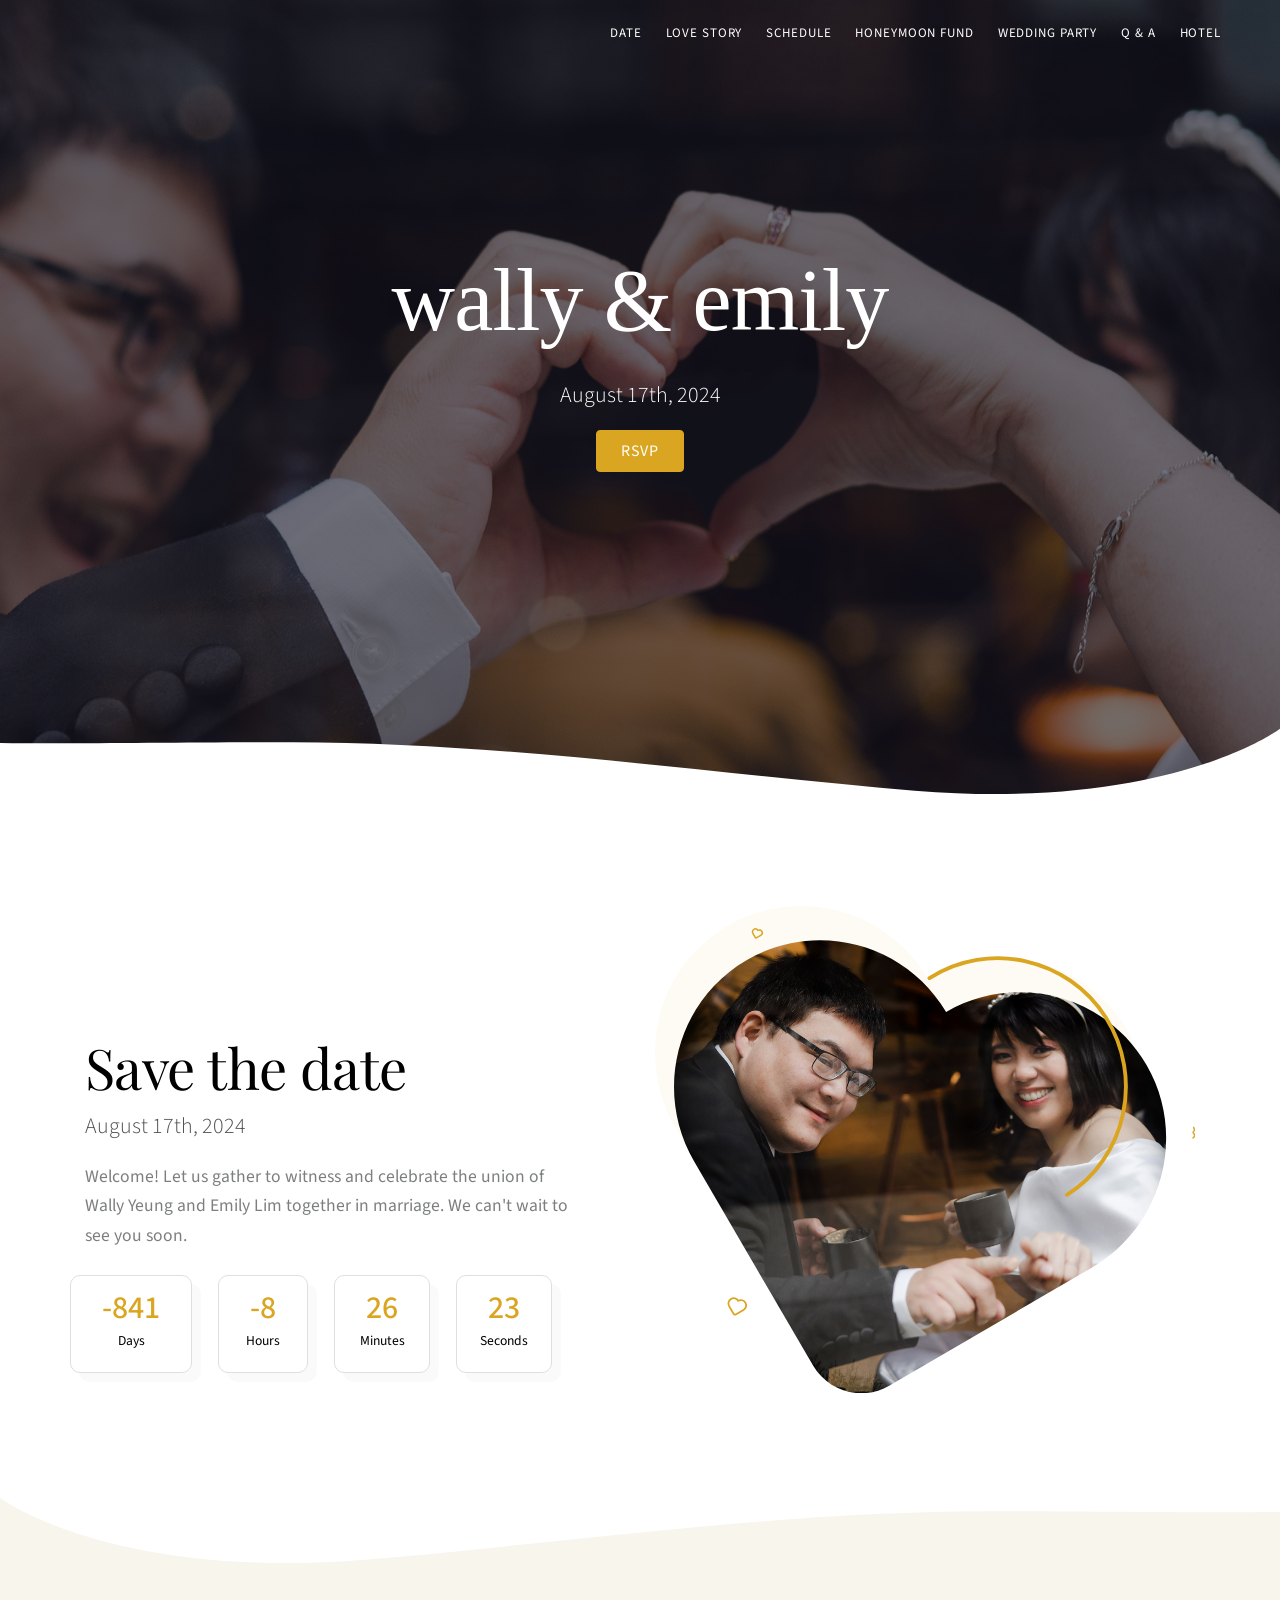
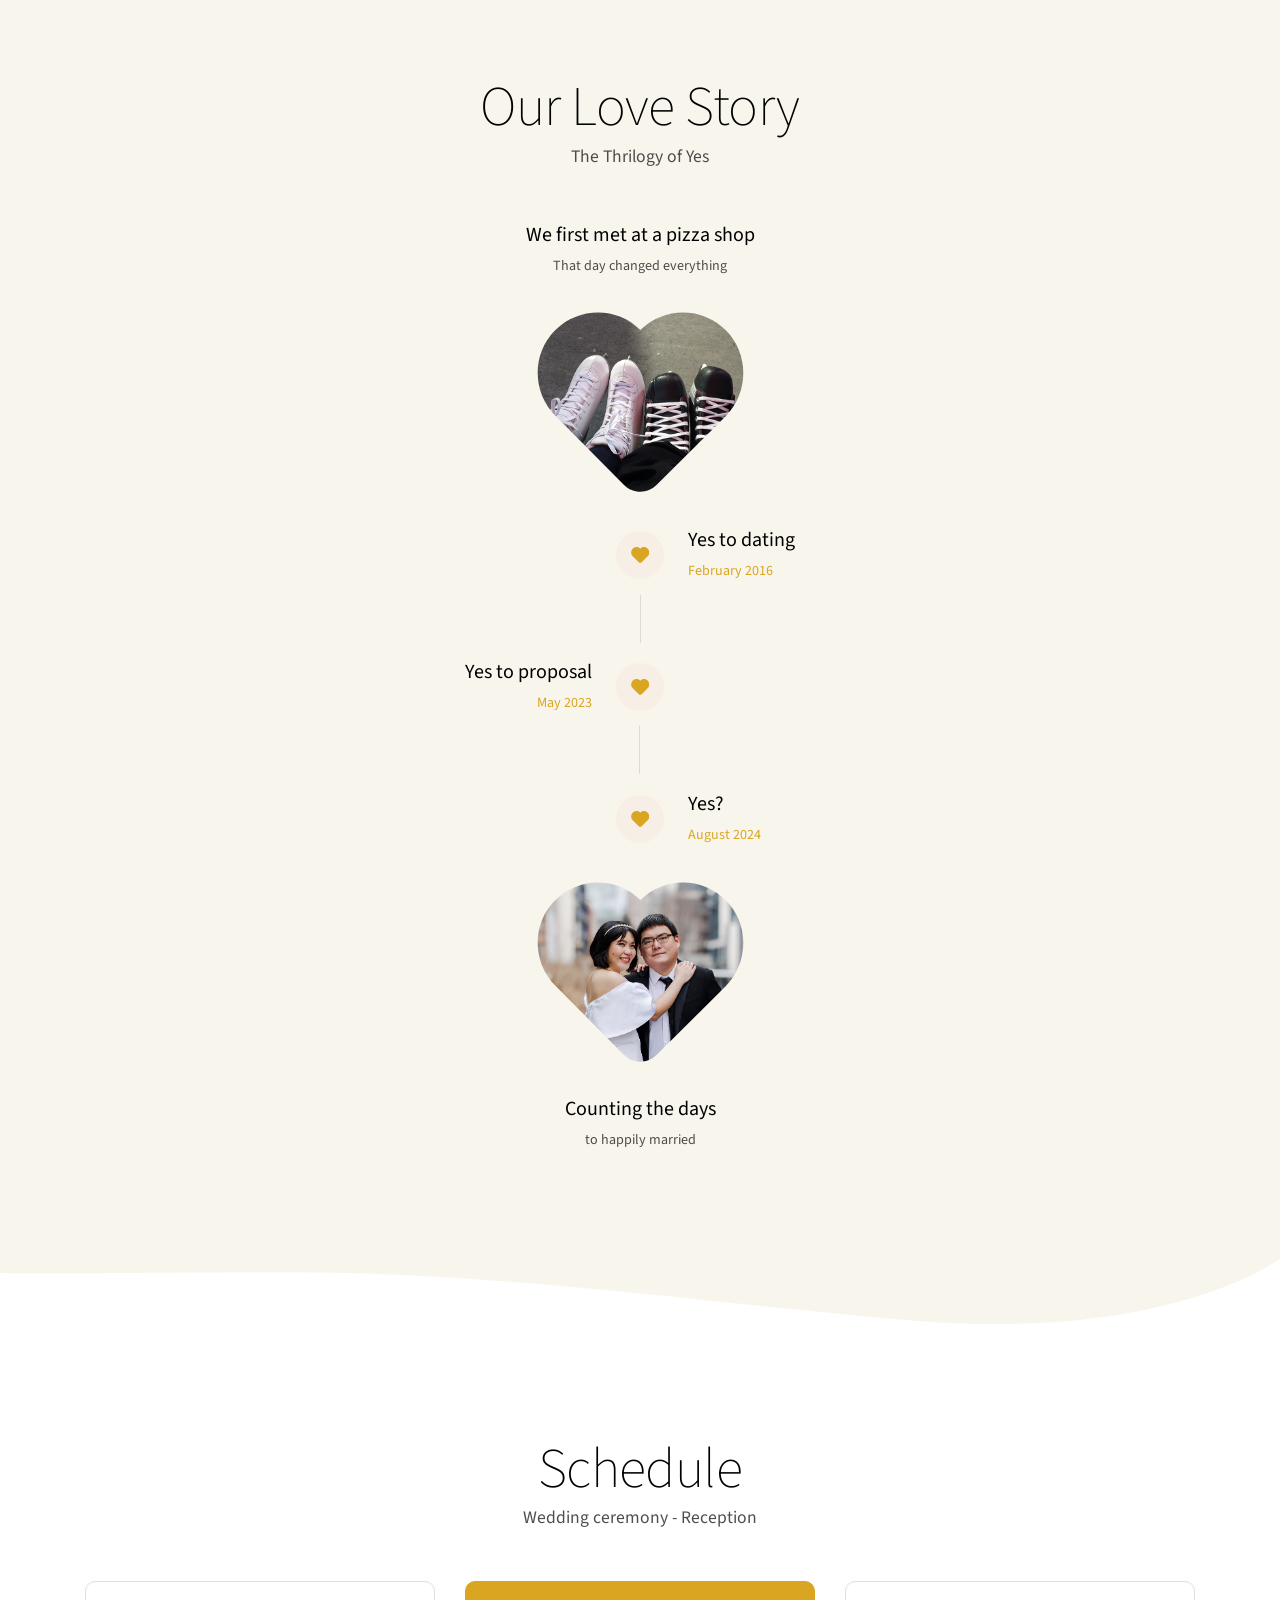
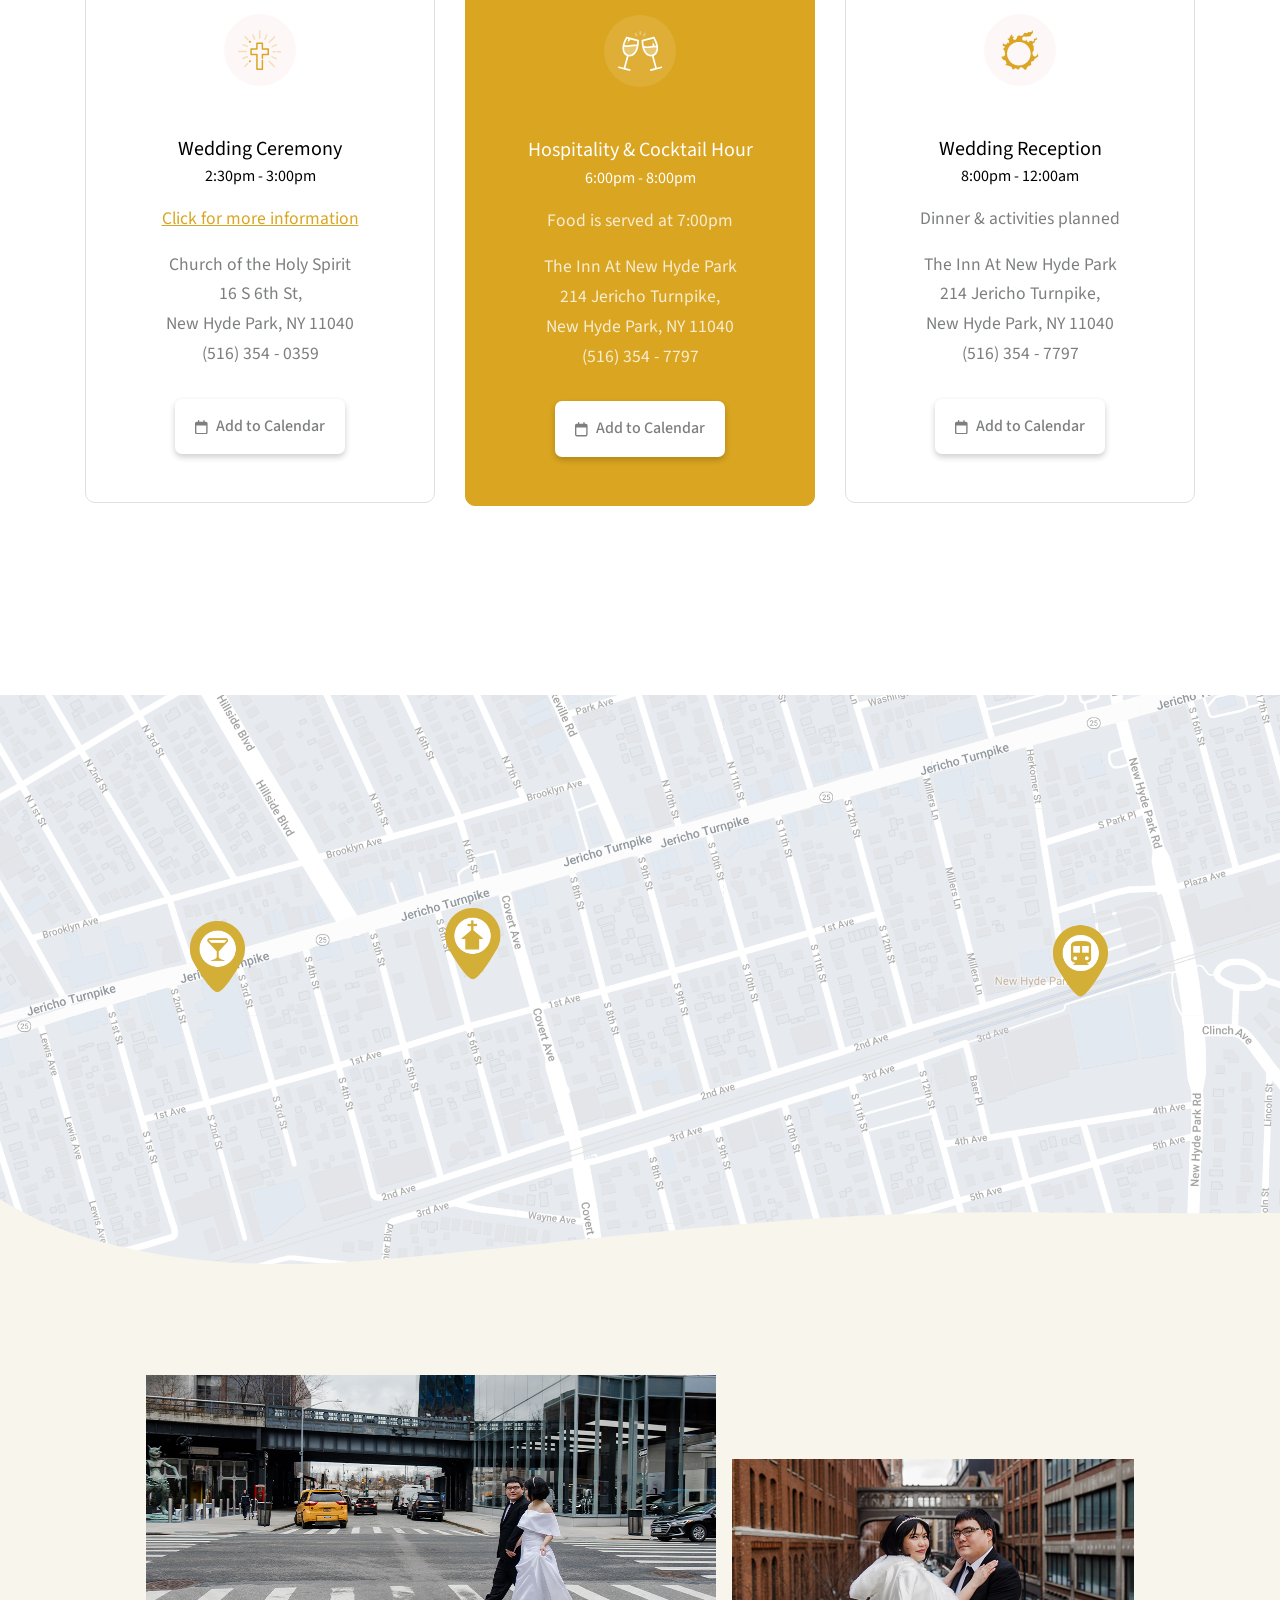
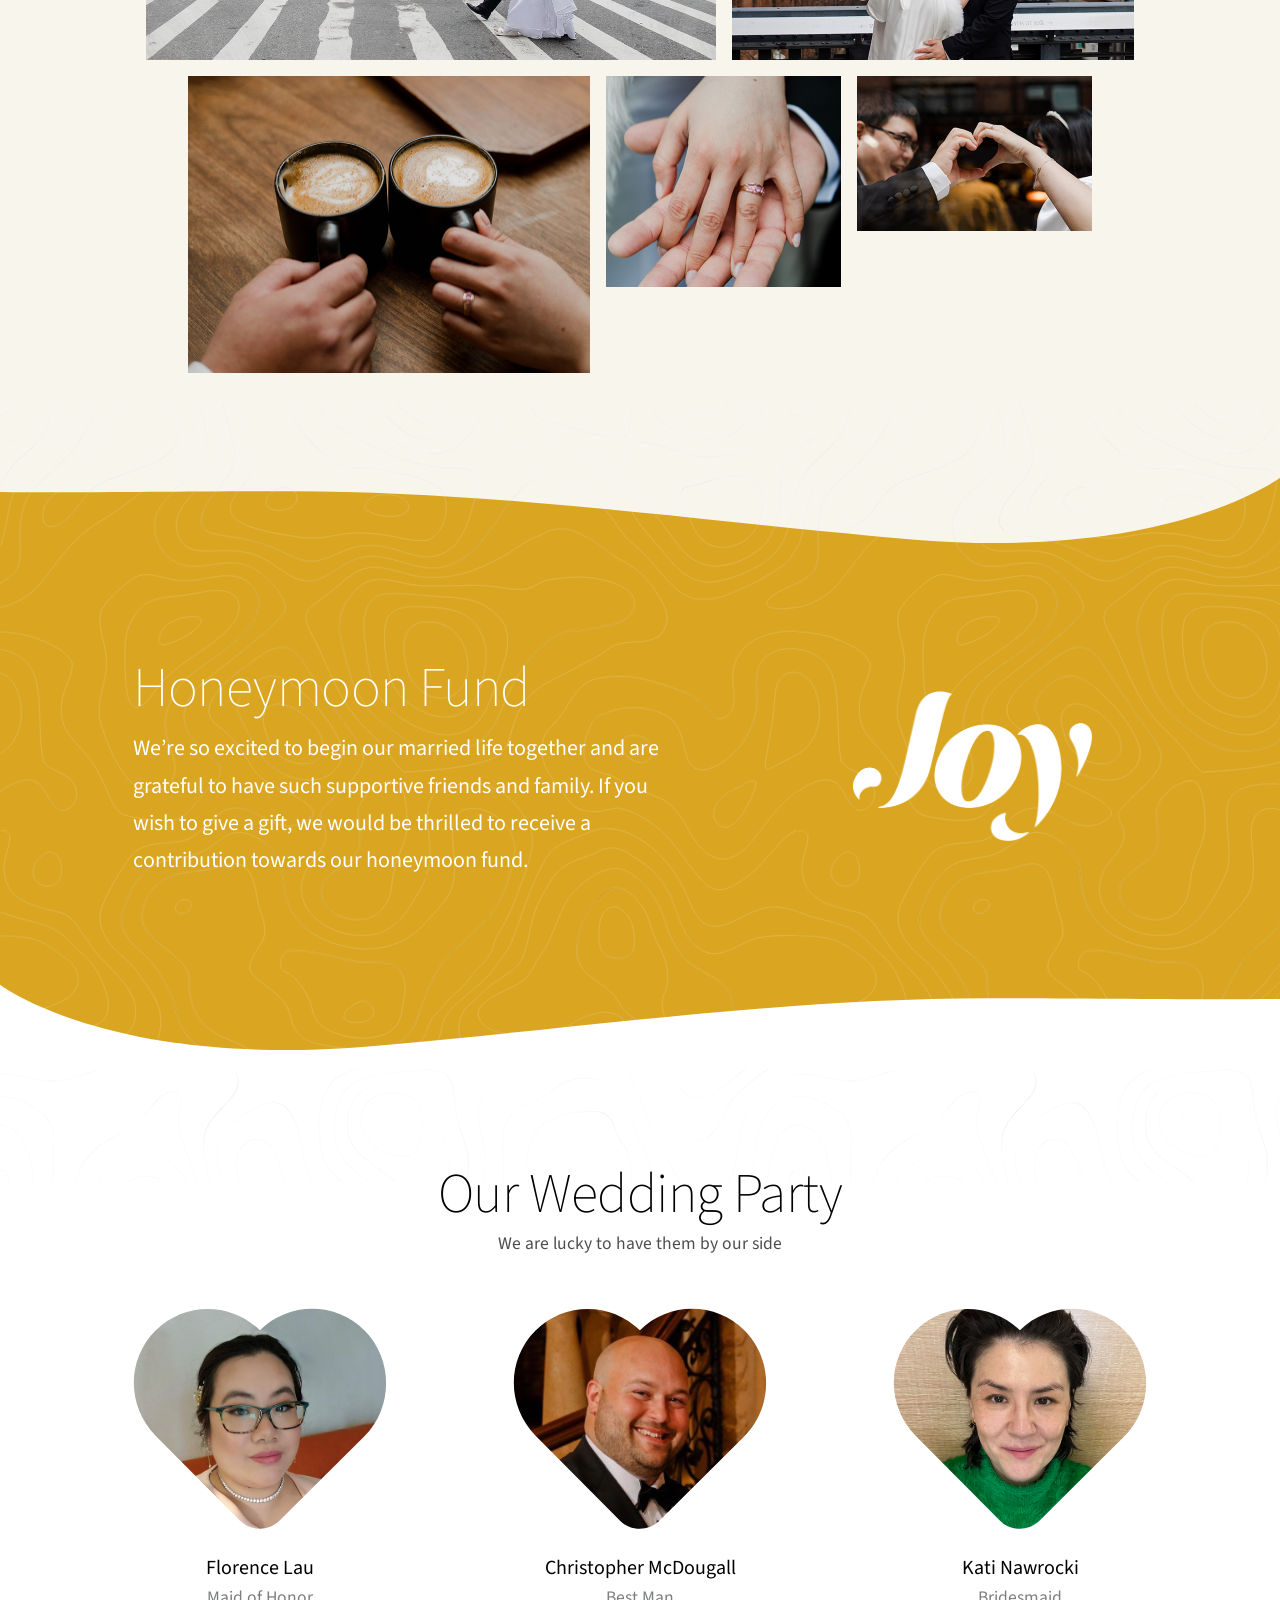
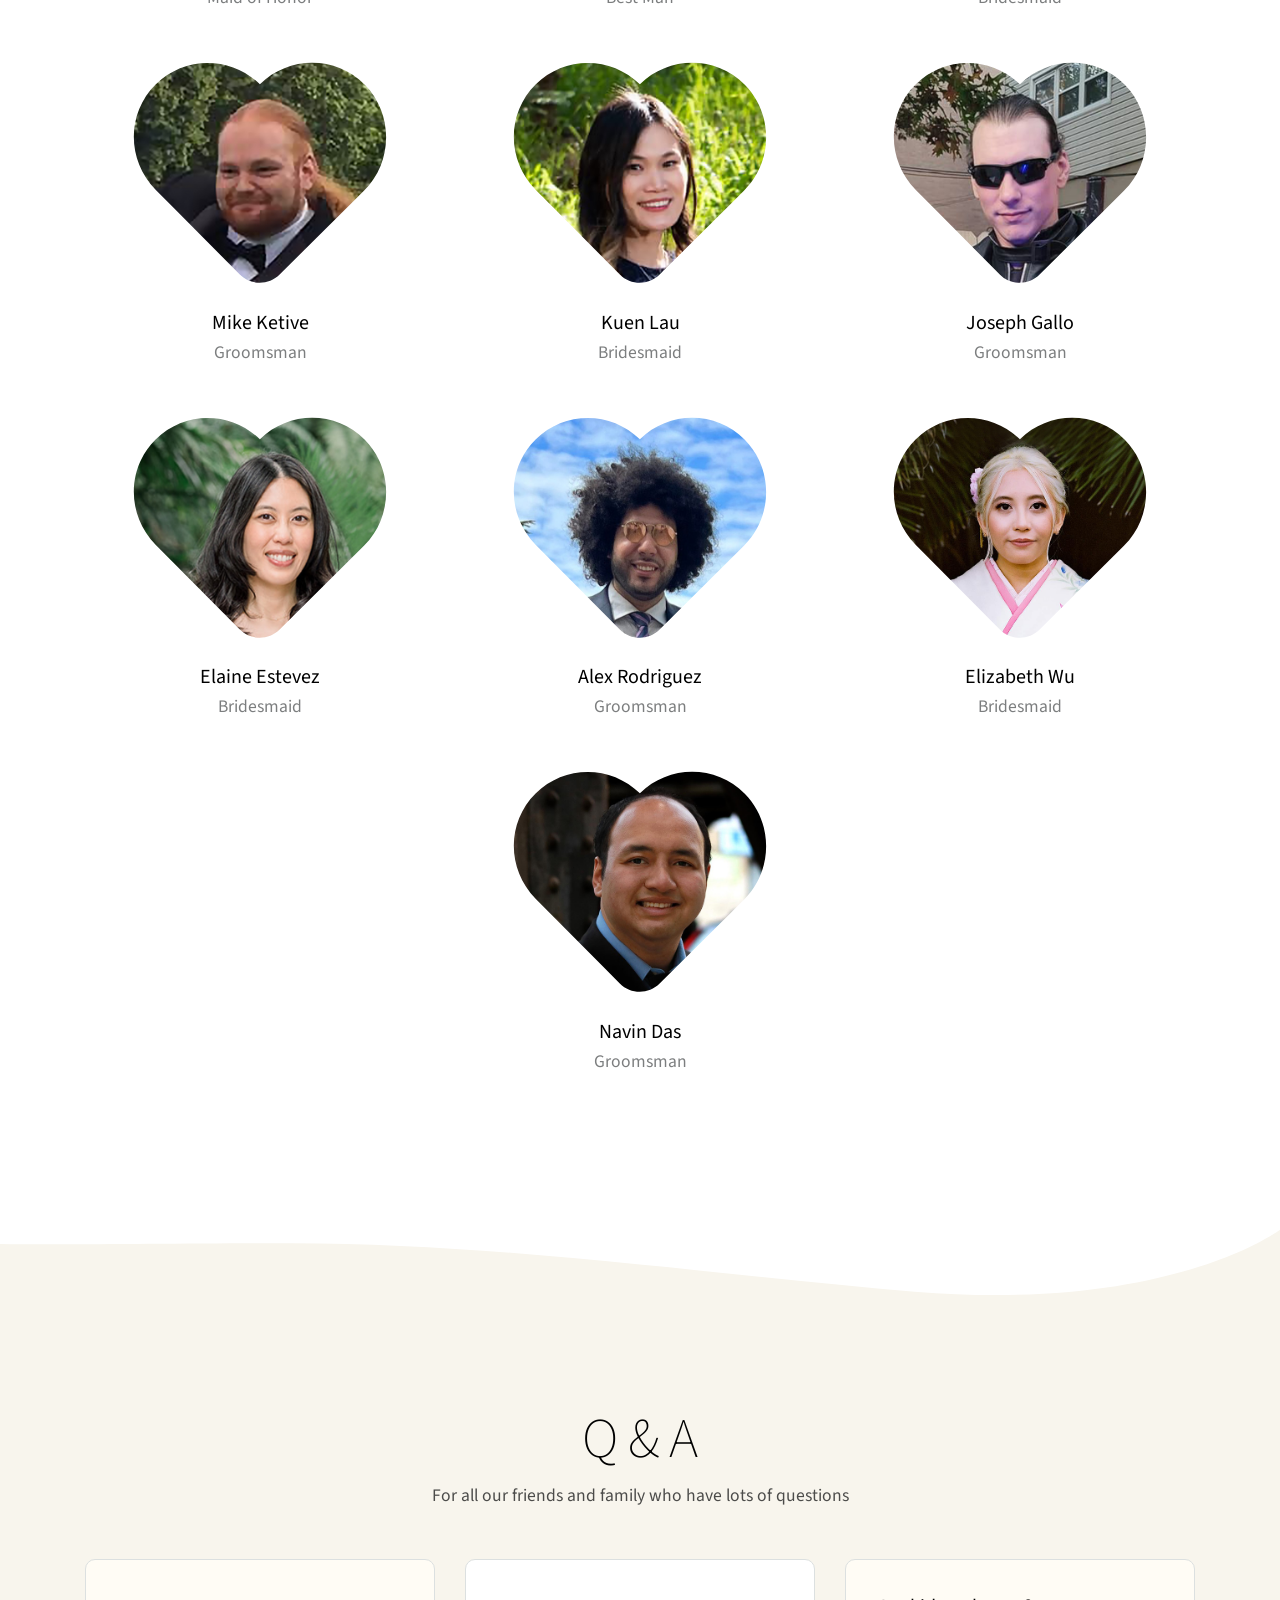
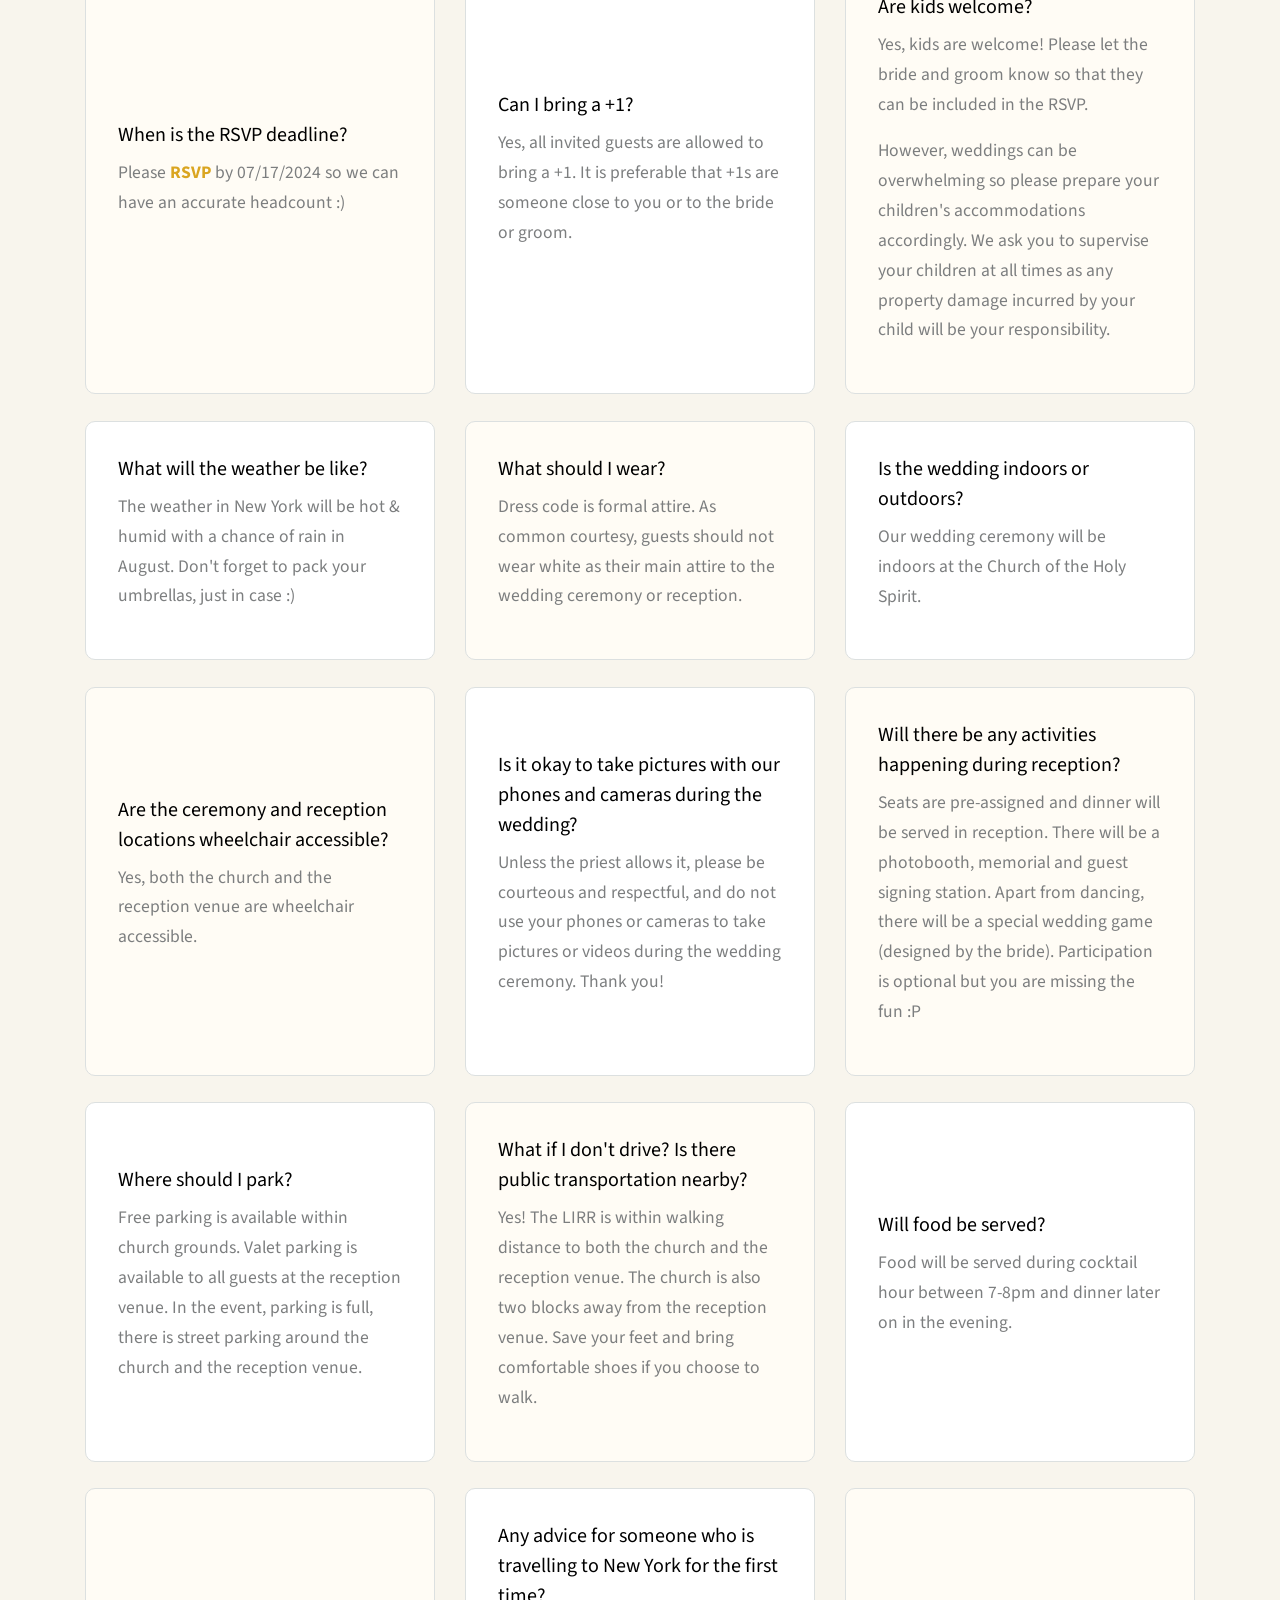
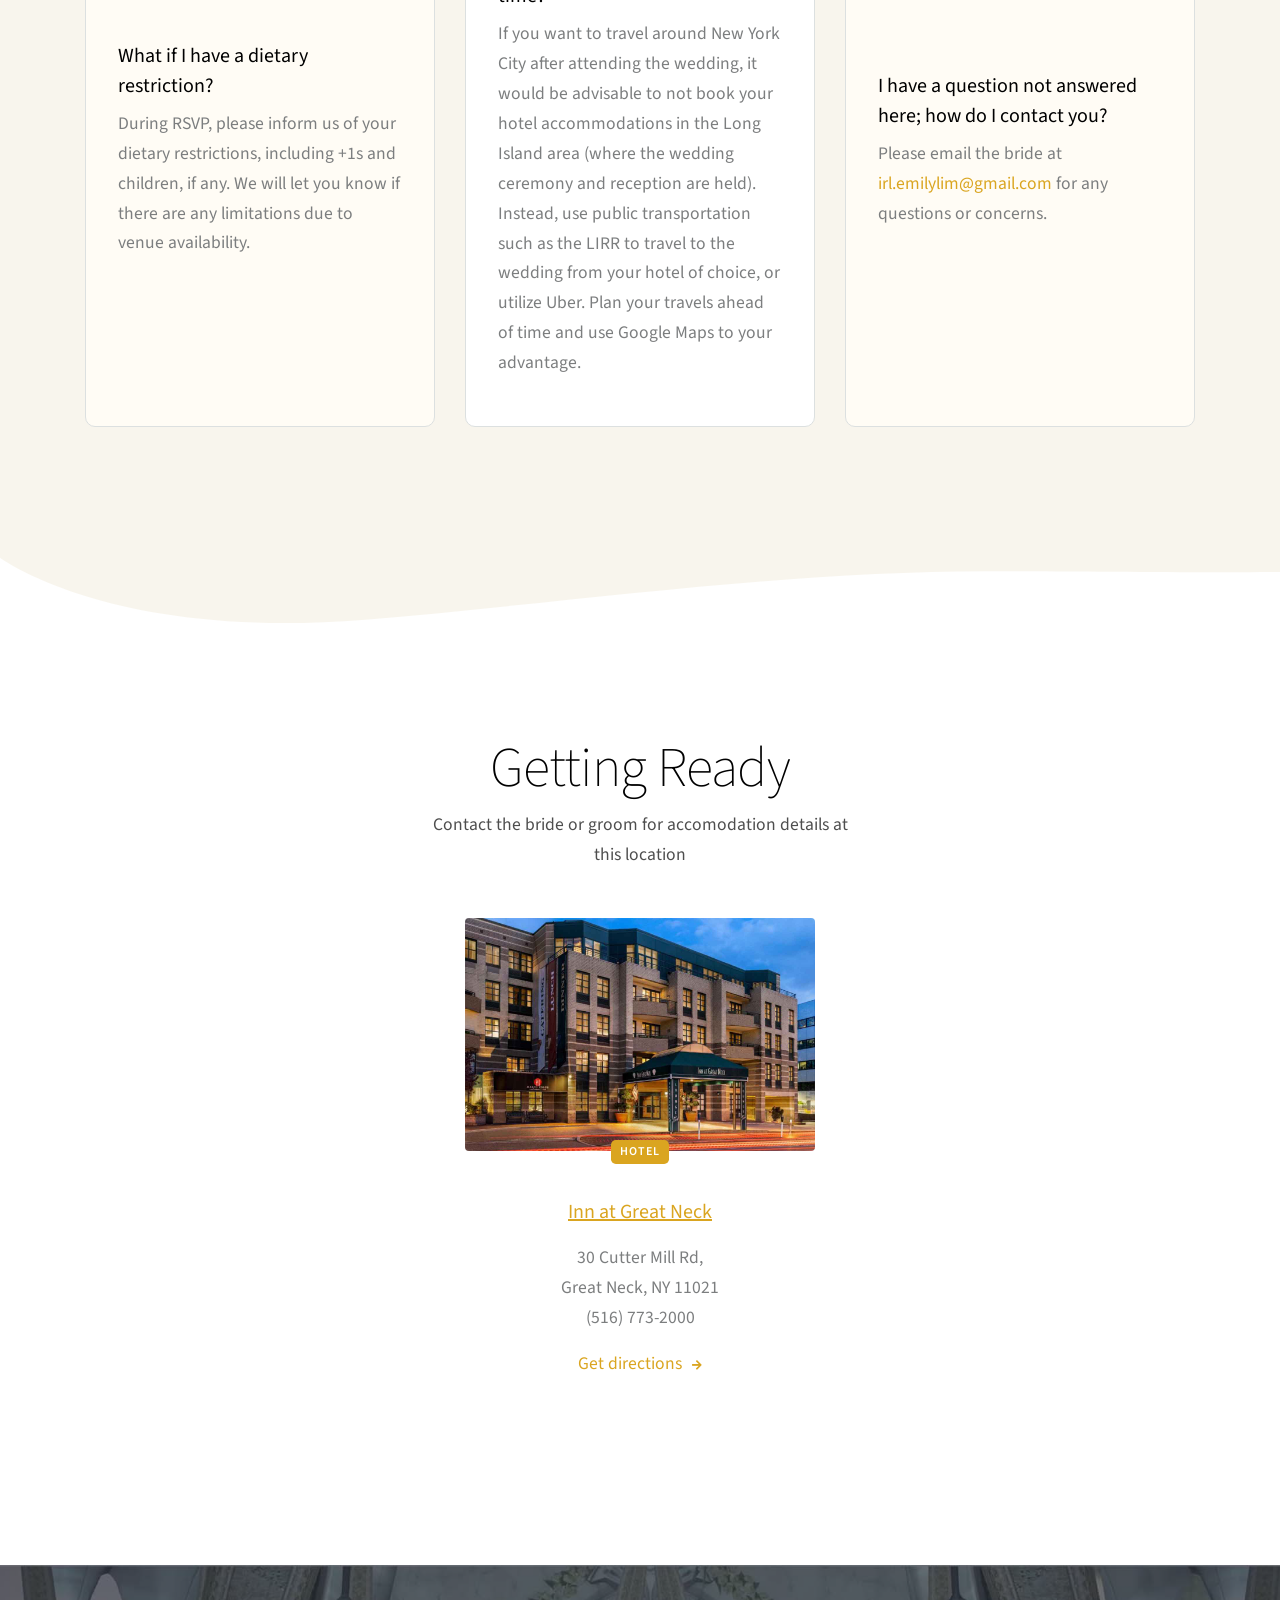
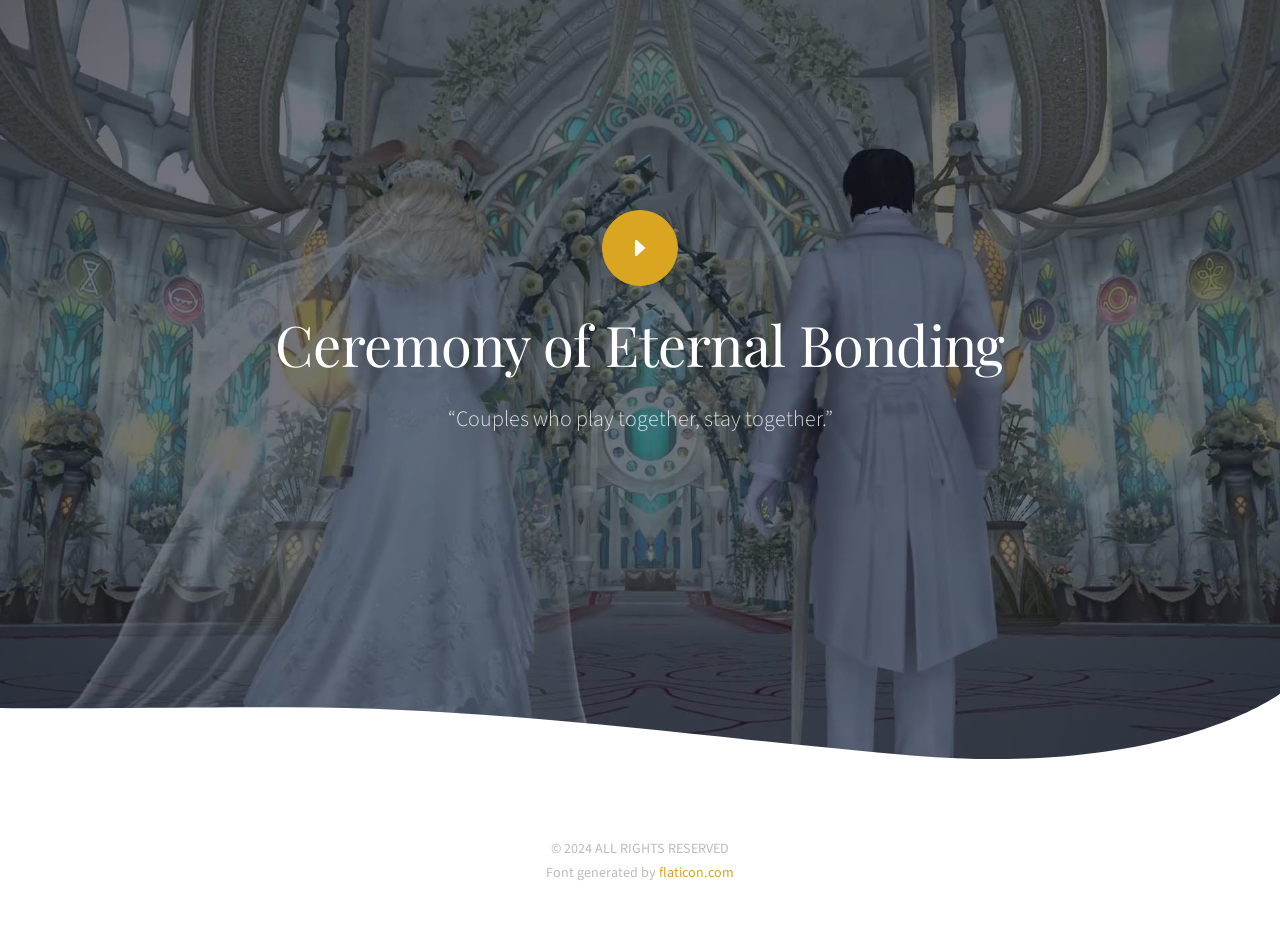
==== index.html @ 30dbaef8 "Fix mobile issues" ====
<!DOCTYPE html>
<html lang="en">
   <head>
      <!-- Metas -->
      <meta charset="utf-8">
      <title>Wally & Emily - Wedding 2024</title>
      <link rel="icon" type="image/x-icon" href="/W&E.ico">
      <meta name="description" content="">
      <meta name="viewport" content="width=device-width, initial-scale=1.0">
      <!-- Css -->
      <link href="css/bootstrap.css" rel="stylesheet" type="text/css" media="all" />
      <link href="css/main.css" rel="stylesheet" type="text/css" media="all" />
      <link href="css/magnific-popup.css" rel="stylesheet" type="text/css" media="all" />
      <link href="css/fonts.css" rel="stylesheet" type="text/css" media="all" />
      <link href="https://fonts.googleapis.com/css?family=Playfair+Display" rel="stylesheet">
      <link href="https://fonts.googleapis.com/css?family=Source+Sans+Pro:200,300,400,600,700" rel="stylesheet">
      <link href="https://db.onlinewebfonts.com/c/a9a4fb46da375d0d04e57aee6db11caa?family=Jupiter-Bold" rel="stylesheet">
   </head>

   <body>
      <!-- Preloader -->
      <div class="loader">
         <!-- Preloader inner -->
         <div class="loader-inner">
            <svg width="120" height="220" viewbox="0 0 100 100" class="loading-spinner" version="1.1" xmlns="http://www.w3.org/2000/svg">
               <circle class="spinner" cx="50" cy="50" r="21" fill="#ffffff" stroke-width="2" />
            </svg>
         </div>
         <!-- End preloader inner -->
      </div>

      <!-- End preloader-->
      <!--Wrapper-->

      <div class="wrapper">
         <!--Header-->
         <header class="header default">
            <div class="header-section">
               <!--Container-->
               <div class="container-fluid ">
                  <nav class="navbar navbar-expand-lg header-navbar ml-0 ml-lg-5">
                     <button class="navbar-toggler btn-navbar-toggler" type="button" data-toggle="collapse" data-target=".nav-menu" aria-expanded="true" aria-label="Toggle navigation">
                     <span class="fa fa-bars"></span>
                     </button>
                     <div class="nav-menu collapse navbar-collapse navbar-collapse justify-content-end mr-5 ">
                        <ul class=" navbar-nav  header-navbar-nav">
                           <li><a class=" nav-link scroll" href="#resto">Date</a></li>
                           <li><a class=" nav-link scroll" href="#story">Love Story</a></li>
                           <li><a class=" nav-link scroll" href="#wedding">Schedule</a></li>
                           <li><a class=" nav-link scroll" href="#gift">Honeymoon Fund</a></li>
                           <li><a class=" nav-link scroll" href="#friends">Wedding Party</a></li>
                           <li><a class=" nav-link scroll" href="#qa">Q & A</a></li>
                           <li><a class=" nav-link scroll" href="#location">Hotel</a></li>
                        </ul>
                     </div>
                  </nav>
               </div>
               <!--End container-->
            </div>
         </header>

         <!--End header-->
         <!--Hero section-->

         <section class="gradient-overlay gradient-overlay-dark ">
            <img class="bg-image" src="assets/img/top-img.png" alt="">
               <div class="container">
                  <!--row-->
                  <div class="row min-vh-80 align-items-center z-index-2 position-relative text-center">
                     <div class="col-12">
                        <h1 class="display-2  text-white mb-4">wally &amp; emily</h1>
                        <p class="font-weight-300 text-white  lead mb-5 ">August 17th, 2024</p>
                        <a href="https://withjoy.com/wally-and-emily/rsvp" target=”_blank” class="btn btn-primary btn-wide-sm btn-sm  scroll">RSVP</a>
                     </div>
                  </div>
                  <!--End row-->
               </div>

            <!--End container-->
            <div class="curved-decoration ">
              <svg width="100%" height="100%" version="1.1" xmlns="http://www.w3.org/2000/svg" xmlns:xlink="http://www.w3.org/1999/xlink" x="0px" y="0px" viewBox="0 0 2560 168.6227" enable-background="new 0 0 2560 168.6227" xml:space="preserve">
                  <g></g>
                  <g>
                     <path d="M2560,0c0,0-219.6543,165.951-730.788,124.0771c-383.3156-31.4028-827.2138-96.9514-1244.7139-96.9514c-212.5106,0-439,3.5-584.4982,1.5844l0,139.9126h2560V0z"/>
                  </g>
               </svg>
            </div>
         </section>

         <!--End hero section-->
         <!--Date section-->

         <section id="resto" class=" ">
            <div class="container spacer-double-lg">
               <div class="row justify-content-lg-between align-items-center">
                  <div class="col-md-6 mb-5 mb-md-0">
                     <div class="pr-md-4">
                        <h1 class="font-secondary display-4">Save the date</h1>
                        <p class="lead font-weight-300 text-dark-gray opacity-8">August 17th, 2024</p>
                        <p class="mb-4 pr-5">Welcome! Let us gather to witness and celebrate the union of Wally Yeung and Emily Lim together in marriage. We can't wait to see you soon.</p>
                          <div class="row text-center">
                             <div id="clockdiv">
                                <div>
                                  <span class="days"></span>
                                  <div class="smalltext">Days</div>
                                </div>
                                <div>
                                  <span class="hours"></span>
                                  <div class="smalltext">Hours</div>
                                </div>
                                <div>
                                  <span class="minutes"></span>
                                  <div class="smalltext">Minutes</div>
                                </div>
                                <div>
                                  <span class="seconds"></span>
                                  <div class="smalltext">Seconds</div>
                                </div>
                              </div>
                          </div>
                     </div>
                  </div>

                  <div class="col-md-6">
                     <div class="svg-mask-container">
                        <svg version="1.1" id="p.svg" xmlns="http://www.w3.org/2000/svg" xmlns:xlink="http://www.w3.org/1999/xlink" x="0px" y="0px" viewBox="0 0 980.2914 884.5557" enable-background="new 0 0 980.2914 884.5557" xml:space="preserve">
                           <path opacity="0.05" fill="#daa520" d="M493.9887,130.1238L493.9887,130.1238C419.5373,4.797,257.8407-37.3296,131.6182,36.1312
                              C4.3062,110.2269-37.5245,274.4576,36.6059,401.6698l215.8423,370.3983c28.1165,48.2495,90.0233,64.5706,138.2729,36.4541
                              l368.4115-214.6845c127.2958-74.1791,172.7084-240.1479,98.7059-367.5465C783.976,99.1337,621.0024,56.1091,493.9887,130.1238z" />
                           <path fill="none" stroke="#daa520" stroke-width="3.1978" stroke-miterlimit="10" d="M151.0414,716.6817L151.0414,716.6817
                              c-2.6854-4.5204-8.5175-6.0399-13.0702-3.3902c-4.592,2.6725-6.1008,8.5961-3.427,13.1844l7.7851,13.3598
                              c1.0141,1.7403,3.247,2.3289,4.9873,1.3148l13.2881-7.7433c4.5914-2.6756,6.2294-8.6618,3.5602-13.257
                              C161.5008,715.5639,155.6226,714.0121,151.0414,716.6817z" />
                           <path fill="none" stroke="#daa520" stroke-width="2.7402" stroke-miterlimit="10" d="M186.6779,44.1803L186.6779,44.1803
                              c-1.4613-2.4599-4.635-3.2867-7.1125-1.8449c-2.4988,1.4543-3.3199,4.6778-1.8649,7.1747l4.2365,7.2701
                              c0.5519,0.947,1.767,1.2674,2.714,0.7155l7.2311-4.2138c2.4985-1.456,3.3899-4.7136,1.9374-7.2141
                              C192.3697,43.572,189.1709,42.7276,186.6779,44.1803z" />
                           <path fill="none" stroke="#daa520" stroke-width="2.5752" stroke-miterlimit="10" d="M978.3951,400.8979
                              c-0.5042,0.934-0.5042,2.0591,0,2.993c0.3052,0.4453,0.5839,0.9083,0.835,1.3862c0.5513,1.3705-0.4096,2.8669-1.3862,3.9854
                              c-0.6144,0.7089-1.3075,1.6697-0.8979,2.5203c0.1919,0.3133,0.4371,0.5904,0.7246,0.8192c2.0887,2.0325,2.1343,5.3734,0.1018,7.4622
                              c-0.5895,0.6058-1.3159,1.0612-2.1182,1.3277" />
                           <defs>
                              <mask id="mask">
                                 <path fill="#ffffff" d="M528.4855,192.3897L528.4855,192.3897C454.034,67.0629,292.3375,24.9363,166.115,98.3971
                                    C38.8029,172.4928-3.0277,336.7236,71.1027,463.9358L286.945,834.3341c28.1165,48.2495,90.0233,64.5706,138.2729,36.4541
                                    l368.4115-214.6845c127.2958-74.1792,172.7084-240.1479,98.7059-367.5465C818.4728,161.3996,655.4992,118.375,528.4855,192.3897z" />
                              </mask>
                           </defs>
                           <image mask="url(#mask)" width="981" height="885" xlink:href="assets/img/mask-lg.jpg" />
                           <g>
                              <path fill="none" stroke="#daa520" stroke-width="7" stroke-linecap="round" stroke-miterlimit="10" d="M747.8805,524.349
                                 c108.1955-68.637,139.1927-213.677,70.5558-321.8725S606.4696,62.2462,498.2741,130.8832l0,0" />
                           </g>
                        </svg>
                     </div>
                  </div>
               </div>
            </div>

            <div class="curved-decoration">
               <svg  width="100%" height="100%" class="bg-secondary-svg" version="1.1" xmlns="http://www.w3.org/2000/svg" xmlns:xlink="http://www.w3.org/1999/xlink" x="0px" y="0px"
                   viewBox="0 0 2560 168.6227" enable-background="new 0 0 2560 168.6227" xml:space="preserve">
                  <g></g>
                  <g>
                     <path d="M0,0c0,0,219.6543,165.951,730.788,124.0771c383.3156-31.4028,827.2139-96.9514,1244.7139-96.9514
                        c212.5106,0,438.9999,3.5,584.4982,1.5844v139.9126H0V0z"/>
                  </g>
               </svg>
            </div>
         </section>
         <!--End date section-->

         <section id="story" class=" bg-secondary spacer-one-top-lg">
            <!--Container-->
            <div class="container spacer-one-bottom-lg">
               <!--Row-->
               <div class="row justify-content-center">
                  <div class="col">
                     <div class=" text-center mb-5 pb-5">
                        <h1 class="display-4 mb-0">Our Love Story</h1>
                        <p class="w-md-40 mb-0 mx-auto text-dark-gray opacity-8 ">The Thrilogy of Yes</p>
                     </div>
                  </div>
               </div>
               <!--End row-->

               <div class="row  justify-content-center">
                  <div class="col-lg-12 text-center">
                     <div class="mb-3 pb-3">
                        <h5 class="mb-0">We first met at a pizza shop</h5>
                        <span class="small text-dark-gray opacity-8">That day changed everything</span>
                     </div>
                  </div>

                  <div class="col-md-3 d-flex flex-column align-items-center">
                     <div class="mb-3 pb-3 px-4">
                        <div class="svg-mask-container">
                           <svg width="100%" height="100%" version="1.1" xmlns="http://www.w3.org/2000/svg" xmlns:xlink="http://www.w3.org/1999/xlink" x="0px" y="0px" viewBox="0 0 607 532" enable-background="new 0 0 607 532" xml:space="preserve">
                              <defs>
                                 <mask id="mask-small-1">
                                    <path fill="#FFFFFF" d="M303.2954,55.7655L303.2954,55.7655c-68.9887-68.3032-180.269-68.3601-249.3155,0.1402
                                       c-69.6423,69.0921-69.0838,181.9562,0.0139,251.5284l201.1888,202.5704c26.2076,26.3876,68.8445,26.5335,95.2321,0.3258
                                       l201.4838-200.1096c69.6179-69.1431,71.0768-183.7278,2.0303-253.4415C485.013-12.8027,372.7591-13.2244,303.2954,55.7655z" />
                                 </mask>
                              </defs>
                              <image mask="url(#mask-small-1)" width="607" height="532" xlink:href="assets/img/mask-md.jpg" />
                           </svg>
                        </div>
                     </div>
                  </div>
               </div>

               <div class="row">
                  <div class="col d-flex flex-column align-items-center">
                     <ol class="story mb-0">
                        <li>
                           <div class="story-icon bg-icon-primary">
                              <svg version="1.1" class="icon-svg" xmlns="http://www.w3.org/2000/svg" xmlns:xlink="http://www.w3.org/1999/xlink" x="0px" y="0px" viewBox="0 0 107 93" enable-background="new 0 0 107 93" xml:space="preserve">
                                 <path fill="#daa520" d="M53.6825,9.4436L53.6825,9.4436C41.6532-2.4793,22.2392-2.5,10.1866,9.4439
                                    c-12.1565,12.0471-12.07,31.7375-0.0219,43.8819l35.08,35.3601c4.5697,4.6061,12.0081,4.6357,16.6142,0.0661l35.1704-34.8918
                                    c12.1523-12.056,12.4179-32.0464,0.3787-44.2154C85.3917-2.5013,65.8078-2.5857,53.6825,9.4436z" />
                              </svg>
                           </div>
                              <div>
                                 <h5 class="mb-0">Yes to dating</h5>
                                 <span class="small text-primary">February 2016</span>
                              </div>
                        </li>

                        <li>
                           <div class="story-icon bg-icon-primary">
                              <svg version="1.1" class="icon-svg" xmlns="http://www.w3.org/2000/svg" xmlns:xlink="http://www.w3.org/1999/xlink" x="0px" y="0px" viewBox="0 0 107 93" enable-background="new 0 0 107 93" xml:space="preserve">
                                 <path fill="#daa520" d="M53.6825,9.4436L53.6825,9.4436C41.6532-2.4793,22.2392-2.5,10.1866,9.4439
                                    c-12.1565,12.0471-12.07,31.7375-0.0219,43.8819l35.08,35.3601c4.5697,4.6061,12.0081,4.6357,16.6142,0.0661l35.1704-34.8918
                                    c12.1523-12.056,12.4179-32.0464,0.3787-44.2154C85.3917-2.5013,65.8078-2.5857,53.6825,9.4436z" />
                              </svg>
                           </div>
                              <div>
                                 <h5 class="mb-0">Yes to proposal</h5>
                                 <span class="small text-primary">May 2023</span>
                              </div>
                        </li>

                        <li>
                           <div class="story-icon bg-icon-primary">
                              <svg  version="1.1" class="icon-svg" xmlns="http://www.w3.org/2000/svg" xmlns:xlink="http://www.w3.org/1999/xlink" x="0px" y="0px" viewBox="0 0 107 93" enable-background="new 0 0 107 93" xml:space="preserve">
                                 <path fill="#daa520" d="M53.6825,9.4436L53.6825,9.4436C41.6532-2.4793,22.2392-2.5,10.1866,9.4439
                                    c-12.1565,12.0471-12.07,31.7375-0.0219,43.8819l35.08,35.3601c4.5697,4.6061,12.0081,4.6357,16.6142,0.0661l35.1704-34.8918
                                    c12.1523-12.056,12.4179-32.0464,0.3787-44.2154C85.3917-2.5013,65.8078-2.5857,53.6825,9.4436z" />
                              </svg>
                           </div>
                              <div>
                                 <h5 class="mb-0">Yes?</h5>
                                 <span class="small text-primary">August 2024</span>
                              </div>
                        </li>
                     </ol>
                  </div>
               </div>

               <div class="row  justify-content-center">
                  <div class="col-md-3 d-flex flex-column align-items-center">
                     <div class="mb-3 pb-3 mt-3 pt-3 px-4">
                        <div class="svg-mask-container">
                           <svg width="100%" height="100%" version="1.1" xmlns="http://www.w3.org/2000/svg" xmlns:xlink="http://www.w3.org/1999/xlink" x="0px" y="0px" viewBox="0 0 607 532" enable-background="new 0 0 607 532" xml:space="preserve">
                              <defs>
                                 <mask id="mask-small-2">
                                    <path fill="#FFFFFF" d="M303.2954,55.7655L303.2954,55.7655c-68.9887-68.3032-180.269-68.3601-249.3155,0.1402
                                       c-69.6423,69.0921-69.0838,181.9562,0.0139,251.5284l201.1888,202.5704c26.2076,26.3876,68.8445,26.5335,95.2321,0.3258
                                       l201.4838-200.1096c69.6179-69.1431,71.0768-183.7278,2.0303-253.4415C485.013-12.8027,372.7591-13.2244,303.2954,55.7655z" />
                                 </mask>
                              </defs>
                              <image mask="url(#mask-small-2)" width="607" height="532" xlink:href="assets/img/mask-md2.jpg" />
                           </svg>
                        </div>
                     </div>
                  </div>

                  <div class="col-lg-12 text-center">
                     <div class="">
                        <h5 class="mb-0">Counting the days</h5>
                        <span class="small text-dark-gray opacity-8">to happily married</span>
                     </div>
                  </div>
               </div>
            </div>
            <!--End container-->

            <div class="curved-decoration ">
               <svg width="100%" height="100%" class="bg-white-svg" version="1.1" xmlns="http://www.w3.org/2000/svg" xmlns:xlink="http://www.w3.org/1999/xlink" x="0px" y="0px" viewBox="0 0 2560 168.6227" enable-background="new 0 0 2560 168.6227" xml:space="preserve">
                  <g></g>
                  <g>
                     <path d="M2560,0c0,0-219.6543,165.951-730.788,124.0771c-383.3156-31.4028-827.2138-96.9514-1244.7139-96.9514
                        c-212.5106,0-439,3.5-584.4982,1.5844l0,139.9126h2560V0z"/>
                  </g>
               </svg>
            </div>
         </section>

         <section id="wedding" class="spacer-one-top-lg">
            <!--Container-->
            <div class="container spacer-one-bottom-lg">
               <!--Row-->
               <div class="row justify-content-center">
                  <div class="col">
                     <div class=" text-center mb-5 pb-5">
                        <h1 class="display-4 mb-0">Schedule</h1>
                        <p class="w-md-40 mb-0 mx-auto text-dark-gray opacity-8 ">Wedding ceremony - Reception</p>
                     </div>
                  </div>
               </div>
               <!--End row-->

               <!--Row-->
               <div class="row">
                  <div class="col-md-6 col-lg-4 d-flex mb-4 mb-lg-0">
                     <div class="card card-body justify-content-between">
                        <div class="icon-round mb-5 mb-md-5  bg-icon-primary">
                           <svg class="icon-svg" version="1.1" xmlns="http://www.w3.org/2000/svg" xmlns:xlink="http://www.w3.org/1999/xlink" x="0px" y="0px" viewBox="0 0 156.016 144" enable-background="new 0 0 156.016 144" xml:space="preserve">
                              <g>
                                 <g>
                                    <g>
                                       <path fill="#daa520" d="M46.0314,41.7797l-2.7211-2.7211c-1.0296-1.0296-2.6989-1.0296-3.7282,0
                                          c-1.0296,1.0296-1.0296,2.6986,0,3.7282l2.7211,2.7211c0.5147,0.515,1.1896,0.7722,1.864,0.7722
                                          c0.6743,0,1.3496-0.2572,1.864-0.7722C47.0611,44.4783,47.0611,42.8093,46.0314,41.7797z" />
                                    </g>
                                 </g>
                                 <g>
                                    <g>
                                       <path fill="#daa520" d="M45.5076,109.9846c-1.029-1.0296-2.6983-1.0296-3.7282,0l-2.0709,2.0706
                                          c-1.0296,1.0296-1.0296,2.6989,0,3.7285c0.5147,0.515,1.1896,0.7722,1.864,0.7722c0.6743,0,1.3496-0.2572,1.864-0.7722
                                          l2.0709-2.0703C46.5372,112.6834,46.5372,111.0142,45.5076,109.9846z" />
                                    </g>
                                 </g>
                                 <g>
                                    <g>
                                       <g>
                                          <path fill="#daa520" d="M108.9037,65.5264H90.4893V47.7202c0-1.4559-1.1799-2.6364-2.6364-2.6364H68.1625
                                             c-1.4559,0-2.6364,1.1805-2.6364,2.6364v17.8062H47.1113c-1.4559,0-2.6364,1.1805-2.6364,2.6364v19.69
                                             c0,1.456,1.1805,2.6364,2.6364,2.6364h18.4148v50.8743c0,1.4559,1.1805,2.6364,2.6364,2.6364h19.6903
                                             c1.4562,0,2.6364-1.1805,2.6364-2.6364v-31.784c0-1.4559-1.1799-2.6364-2.6364-2.6364c-1.4566,0-2.6364,1.1805-2.6364,2.6364
                                             v29.1476H70.7986V87.8528c0-1.4559-1.1805-2.6364-2.6364-2.6364H49.7474V70.7992h18.4148c1.4559,0,2.6364-1.1805,2.6364-2.6364
                                             V50.3566h14.4178v17.8062c0,1.4559,1.1799,2.6364,2.6364,2.6364h18.4145v14.4175H87.8528c-1.4563,0-2.6364,1.1805-2.6364,2.6364
                                             v13.759c0,1.4559,1.1799,2.6364,2.6364,2.6364c1.4566,0,2.6364-1.1805,2.6364-2.6364V90.4896h18.4145
                                             c1.4562,0,2.6364-1.1805,2.6364-2.6364v-19.69C111.5401,66.7069,110.36,65.5264,108.9037,65.5264z" />
                                       </g>
                                    </g>
                                    <g opacity="0.3">
                                       <g>
                                          <g>
                                             <path fill="#daa520" d="M78.3782,0c-1.4559,0-2.6364,1.1805-2.6364,2.6364v27.1434c0,1.4559,1.1805,2.6364,2.6364,2.6364
                                                c1.4563,0,2.6364-1.1805,2.6364-2.6364V2.6364C81.0146,1.1802,79.8348,0,78.3782,0z" />
                                          </g>
                                       </g>
                                       <g>
                                          <g>
                                             <path fill="#daa520" d="M153.3795,75.7418h-10.9263c-1.4562,0-2.6364,1.1805-2.6364,2.6364
                                                c0,1.4559,1.1802,2.6364,2.6364,2.6364h10.9263c1.4563,0,2.6364-1.1805,2.6364-2.6364
                                                C156.016,76.9223,154.8355,75.7418,153.3795,75.7418z" />
                                          </g>
                                       </g>
                                       <g>
                                          <g>
                                             <path fill="#daa520" d="M135.1888,75.7418h-8.9526c-1.4562,0-2.6364,1.1805-2.6364,2.6364
                                                c0,1.4559,1.1802,2.6364,2.6364,2.6364h8.9526c1.4562,0,2.6364-1.1805,2.6364-2.6364
                                                C137.8252,76.9223,136.645,75.7418,135.1888,75.7418z" />
                                          </g>
                                       </g>
                                       <g>
                                          <g>
                                             <path fill="#daa520" d="M133.4302,23.1099c-1.03-1.0296-2.6989-1.0296-3.7285,0l-19.1933,19.1933
                                                c-1.0296,1.0296-1.0296,2.6986,0,3.7282c0.5147,0.515,1.1896,0.7722,1.864,0.7722c0.6746,0,1.3496-0.2572,1.8646-0.7722
                                                l19.1933-19.1933C134.4599,25.8085,134.4599,24.1389,133.4302,23.1099z" />
                                          </g>
                                       </g>
                                       <g>
                                          <g>
                                             <path fill="#daa520" d="M37.6864,33.434l-10.848-10.848c-1.0293-1.0296-2.6986-1.0296-3.7282,0
                                                c-1.0296,1.0296-1.0296,2.6986,0,3.7282l10.848,10.848c0.5147,0.515,1.1896,0.7722,1.864,0.7722
                                                c0.6743,0,1.3496-0.2572,1.864-0.7722C38.716,36.1326,38.716,34.4637,37.6864,33.434z" />
                                          </g>
                                       </g>
                                       <g>
                                          <g>
                                             <path fill="#daa520" d="M29.7799,75.0013H2.6364C1.1805,75.0013,0,76.1818,0,77.6378c0,1.4559,1.1805,2.6364,2.6364,2.6364
                                                h27.1434c1.4559,0,2.6364-1.1805,2.6364-2.6364C32.4163,76.1818,31.2358,75.0013,29.7799,75.0013z" />
                                          </g>
                                       </g>
                                       <g>
                                          <g>
                                             <path fill="#daa520" d="M36.8758,118.6163c-1.0293-1.0293-2.6986-1.0296-3.7282,0l-10.5612,10.5612
                                                c-1.0296,1.0296-1.0296,2.6986,0,3.7282c0.5147,0.515,1.1896,0.7722,1.864,0.7722s1.3496-0.2572,1.864-0.7722l10.5612-10.5612
                                                C37.9055,121.3149,37.9055,119.646,36.8758,118.6163z" />
                                          </g>
                                       </g>
                                       <g>
                                          <g>
                                             <path fill="#daa520" d="M132.9067,129.7014l-19.1936-19.1933c-1.03-1.0293-2.6989-1.0296-3.7285,0
                                                c-1.0296,1.0296-1.0296,2.6986,0,3.7282l19.1933,19.1933c0.515,0.515,1.1896,0.7722,1.8643,0.7722s1.3496-0.2572,1.8646-0.7722
                                                C133.9363,132.4,133.9363,130.7307,132.9067,129.7014z" />
                                          </g>
                                       </g>
                                       <g>
                                          <g>
                                             <path fill="#daa520" d="M62.3311,32.3014l-6.4067-15.4602c-0.557-1.345-2.0998-1.9837-3.4448-1.4264
                                                c-1.3453,0.5576-1.9837,2.0995-1.4264,3.4448l6.4067,15.4602c0.4208,1.015,1.4023,1.6278,2.4368,1.6278
                                                c0.3364,0,0.6783-0.0646,1.008-0.2014C62.2498,35.1889,62.8881,33.6467,62.3311,32.3014z" />
                                          </g>
                                       </g>
                                       <g>
                                          <g>
                                             <path fill="#daa520" d="M140.6036,52.4826c-0.5576-1.3453-2.0992-1.9843-3.4448-1.4267l-15.4599,6.4027
                                                c-1.345,0.557-1.9843,2.0992-1.4273,3.4445c0.4208,1.0156,1.4023,1.6281,2.4371,1.6281c0.3361,0,0.678-0.0646,1.0077-0.2014
                                                l15.4599-6.4027C140.5213,55.3698,141.1606,53.8279,140.6036,52.4826z" />
                                          </g>
                                       </g>
                                       <g>
                                          <g>
                                             <path fill="#daa520" d="M104.2208,15.6942c-1.3438-0.5567-2.8869,0.0811-3.4445,1.4264l-6.4067,15.4639
                                                c-0.557,1.3453,0.0817,2.8878,1.4267,3.4448c0.3297,0.1368,0.6713,0.2014,1.0077,0.2014c1.0345,0,2.016-0.6128,2.4368-1.6278
                                                l6.4067-15.4639C106.2051,17.7937,105.5664,16.2519,104.2208,15.6942z" />
                                          </g>
                                       </g>
                                       <g>
                                          <g>
                                             <path fill="#daa520" d="M34.5999,56.774l-15.4602-6.4031c-1.345-0.5567-2.8872,0.0817-3.4445,1.4267
                                                c-0.557,1.3453,0.082,2.8872,1.427,3.4445l15.4602,6.4031c0.3297,0.1368,0.6713,0.2014,1.0077,0.2014
                                                c1.0345,0,2.0163-0.6131,2.4368-1.6281C36.5842,58.8732,35.9455,57.331,34.5999,56.774z" />
                                          </g>
                                       </g>
                                       <g>
                                          <g>
                                             <path fill="#daa520" d="M35.7441,95.114c-0.557-1.3453-2.0998-1.984-3.4448-1.4267L16.843,100.09
                                                c-1.3453,0.557-1.984,2.0995-1.4267,3.4445c0.4208,1.0153,1.4023,1.6281,2.4368,1.6281c0.3364,0,0.678-0.0646,1.008-0.2014
                                                l15.4562-6.4027C35.6624,98.0015,36.3011,96.4593,35.7441,95.114z" />
                                          </g>
                                       </g>
                                       <g>
                                          <g>
                                             <path fill="#daa520" d="M138.8941,100.7756l-15.4599-6.4067c-1.3441-0.5567-2.8872,0.0808-3.4448,1.4261
                                                c-0.5576,1.3453,0.0807,2.8872,1.4264,3.4448l15.4599,6.4067c0.3297,0.1368,0.6716,0.2014,1.008,0.2014
                                                c1.0342,0,2.016-0.6128,2.4368-1.6278C140.8775,102.8752,140.2395,101.333,138.8941,100.7756z" />
                                          </g>
                                       </g>
                                    </g>
                                 </g>
                              </g>
                           </svg>
                        </div>
                        <h5 class="mb-0">Wedding Ceremony</h5>
                        <h6 class="mb-5">2:30pm - 3:00pm</h6>
                        <div class="info"><p>Click for more information</p></div>

                           <div class="modal">
                             <div class="modal-content">
                               <span class="close">&times;</span>
                                 <div class="icon-round mb-5 mb-md-5  bg-icon-primary">
                                    <img src="assets/svg/marriage.svg" style="width:40px;height:40px;fill:#daa520;" alt=""/>
                                 </div>
                                  <h5>Description</h5>
                                     <p>The wedding is a Celebration-of-Rites Catholic ceremony held in the <font style="color: #daa520;">Church of the Holy Spirit</font>. 
                                       <br>For those who are not comfortable, attendance is optional except for family and the wedding party. Please <a href="https://withjoy.com/wally-and-emily/rsvp" target=”_blank”><b><u>RSVP</u></b></a> if you will be attending the ceremony. If not, we will see you at the reception :)</p>

                                  <h5 style="margin-top: 7%;">Time</h5>
                                     <p>The wedding is scheduled to start on-time at <font style="color: #daa520;">2:30pm EDT</font>.
                                     <br>All guests must arrive at least 30 minutes early. Seating at the very front is reserved for the wedding party and family. Aside from the front, there are no assigned seating but if you prefer to be traditional- the bride side is on the left and the groom is on the right. 
                                     <br><br>Please be respectful to the priest and the church's rules, we are all guests and disrespectful behavior will reflect poorly on the bride and groom. The use of electronics is not allowed during the ceremony. Guest photography and videography are only permitted at the priest's discretion.</p>
                             </div>
                           </div>

                        <p class="text-align-center">Church of the Holy Spirit
                           <br>16 S 6th St,
                           <br>New Hyde Park, NY 11040
                           <br>(516) 354 - 0359
                           <br><br>
                           <a rel="noopener" target="_blank" href="/W&E-ceremony.ics" class="cta btn-white" style="background-color: #ffffff; font-size: 16px; font-family: 'Source Sans Pro','Verdana','Helvetica', sans-serif; font-weight:500; text-decoration: none; padding: 14px 20px; color: #7c7e7f; border-radius: 7px; display:inline-block; mso-padding-alt:0; box-shadow:0 3px 6px rgba(0,0,0,.2);"><!--[if mso]><i style="letter-spacing: 25px;mso-font-width:-100%;mso-text-raise:30pt"> </i><![endif]--><svg xmlns="http://www.w3.org/2000/svg" height="0.9em" viewBox="0 0 448 512"><<style>svg{fill:#7c7e7f}</style><path d="M152 24c0-13.3-10.7-24-24-24s-24 10.7-24 24V64H64C28.7 64 0 92.7 0 128v16 48V448c0 35.3 28.7 64 64 64H384c35.3 0 64-28.7 64-64V192 144 128c0-35.3-28.7-64-64-64H344V24c0-13.3-10.7-24-24-24s-24 10.7-24 24V64H152V24zM48 192H400V448c0 8.8-7.2 16-16 16H64c-8.8 0-16-7.2-16-16V192z"/></svg><span style="mso-text-raise:15pt;margin-left:0.5em;">Add to Calendar</span><!--[if mso]><i style="letter-spacing: 25px;mso-font-width:-100%"> </i><![endif]--></a>
                        </p>
                     </div>
                  </div>

                  <div class="col-md-6 col-lg-4 d-flex mb-4">
                     <div class="card card-body justify-content-between bg-primary text-light">
                        <div class="icon-round mb-3 mb-md-5  bg-icon-white">
                           <svg class="icon-svg" version="1.1" xmlns="http://www.w3.org/2000/svg" xmlns:xlink="http://www.w3.org/1999/xlink" x="0px" y="0px" viewBox="0 0 512 460" enable-background="new 0 0 512 460;" xml:space="preserve">
                              <g>
                                 <g>
                                    <path fill="#FFFFFF" d="M240.8,110.7c-0.1-4.5-3.1-8.3-7.4-9.4L138,76.1c0,0,0,0,0,0L102,66.7c-4.3-1.1-8.8,0.7-11.1,4.4
                                       c-14.4,23.3-25.7,49.3-32.7,75.1c-11.7,43-9.7,79.9,5.7,106.7c9,15.5,22.1,26.9,38.3,33.4L65.6,421.3l-53-14
                                       c-5.3-1.4-10.8,1.8-12.2,7.1c-1.4,5.3,1.8,10.8,7.1,12.2c0,0,62.5,16.5,62.5,16.5c0,0,62.7,16.5,62.7,16.5
                                       c0.9,0.2,1.7,0.3,2.6,0.3c4.4,0,8.5-3,9.7-7.5c1.4-5.3-1.8-10.8-7.1-12.2l-52.9-13.9l36.8-135c3.6,0.5,7.2,0.8,10.8,0.8
                                       c44.6,0,81.4-37.5,98.5-100.3C238,166.1,241.4,138,240.8,110.7z M211.7,186.6c-14.6,53.6-44.2,85.5-79.2,85.5
                                       c-5.1,0-10.3-0.7-15.4-2c-15.4-4.1-27.8-13.5-35.7-27.2c-9.4-16.3-12.6-37.8-9.5-63.1c13.4,2.2,26,3,37.9,3
                                       c19.7,0,37.6-2.2,54.2-4.3c18.8-2.3,35.5-4.4,50.3-2.5C213.5,179.5,212.6,183.1,211.7,186.6z M218,156.3
                                       c-17.7-2.4-36.6-0.1-56.4,2.4c-25.3,3.1-53.7,6.6-86.2,1.4c0.7-2.9,1.4-5.7,2.2-8.7c5.9-21.6,15.1-43.4,26.6-63.5l15.9,4.2
                                       c-2.9,5.6-5.5,11.3-7.6,15.9c-2.2,5,0,11,5.1,13.2c1.3,0.6,2.7,0.9,4.1,0.9c3.8,0,7.5-2.2,9.1-5.9c3.2-7.3,6.4-13.7,9.2-18.8
                                       l80.9,21.3C220.8,131.2,219.8,143.9,218,156.3z" />
                                 </g>
                              </g>
                              <g opacity="0.3">
                                 <g>
                                    <path fill="#FFFFFF" d="M256,0c-5.5,0-10,4.5-10,10v26.1c0,5.5,4.5,10,10,10c5.5,0,10-4.5,10-10V10C266,4.5,261.5,0,256,0z" />
                                 </g>
                              </g>
                              <g opacity="0.3">
                                 <g>
                                    <path fill="#FFFFFF" d="M223.6,49l-13.2-22.6c-2.8-4.8-8.9-6.4-13.7-3.6c-4.8,2.8-6.4,8.9-3.6,13.7l13.2,22.6
                                       c1.9,3.2,5.2,4.9,8.6,4.9c1.7,0,3.5-0.4,5.1-1.4C224.8,59.9,226.4,53.8,223.6,49z" />
                                 </g>
                              </g>
                              <g opacity="0.3">
                                 <g>
                                    <path fill="#FFFFFF" d="M315.3,22.9c-4.8-2.8-10.9-1.2-13.7,3.6L288.4,49c-2.8,4.8-1.2,10.9,3.6,13.7c1.6,0.9,3.3,1.4,5,1.4
                                       c3.4,0,6.8-1.8,8.6-4.9l13.2-22.6C321.7,31.8,320.1,25.7,315.3,22.9z" />
                                 </g>
                              </g>
                              <g opacity="0.3">
                                 <g>
                                    <path fill="#FFFFFF" d="M408.6,120.7C408.6,120.7,408.6,120.7,408.6,120.7c-1.7-5.3-7.2-8.2-12.5-6.7c-5.3,1.6-8.3,7.2-6.7,12.5
                                       c0,0.1,0,0.2,0.1,0.2c1.4,4.3,5.3,7,9.5,7c1,0,2-0.1,3-0.5C407.3,131.6,410.2,126,408.6,120.7z" />
                                 </g>
                              </g>
                              <g opacity="0.3">
                                 <g>
                                    <circle fill="#FFFFFF" cx="110" cy="138" r="10" />
                                 </g>
                              </g>
                              <g>
                                 <g>
                                    <g>
                                       <path fill="#FFFFFF" d="M442,443.1C442,443.1,442,443.1,442,443.1l-62.2,16.4C385.7,458,442,443.1,442,443.1z" />
                                       <path fill="#FFFFFF" d="M379.8,459.5c-0.3,0.1-0.5,0.1-0.5,0.1L379.8,459.5z" />
                                       <path fill="#FFFFFF" d="M511.7,414.4c-1.4-5.3-6.9-8.5-12.2-7.1l-53,14l-36.8-135.1c16.2-6.5,29.4-17.9,38.3-33.4
                                          c15.5-26.8,17.5-63.7,5.8-106.7c-7-25.8-18.3-51.7-32.7-75.1c-2.3-3.7-6.8-5.5-11.1-4.4l-131.3,34.6c-4.3,1.1-7.3,5-7.4,9.4
                                          c-0.5,24.6,2.2,49.7,7.8,73.3c0.1,0.3,0.1,0.7,0.2,1c0.6,2.3,1.1,4.6,1.8,6.8c17.1,62.8,53.9,100.3,98.5,100.3c0,0,0,0,0,0
                                          c3.6,0,7.2-0.3,10.8-0.8l36.8,135l-52.9,13.9c-5.3,1.4-8.5,6.9-7.1,12.2c1.2,4.5,5.2,7.5,9.7,7.5c0.8,0,1.7-0.1,2.6-0.3
                                          l62.7-16.5c0,0,0,0,0,0l62.5-16.5C509.9,425.2,513.1,419.8,511.7,414.4z M291.2,118.7l116.6-30.8c11.6,20,20.8,41.8,26.6,63.5
                                          c1.7,6.3,3.1,12.4,4.2,18.3c-6.1-0.6-12.3-0.7-18.6-0.4c-1.1-7.3-2.7-15-4-20.9c-1.2-5.4-6.6-8.8-12-7.5c-5.4,1.2-8.8,6.6-7.5,12
                                          c1.5,6.7,2.7,12.8,3.5,18.1c-4.5,0.5-9.1,1.1-13.7,1.7c-26,3.3-55.2,7-89.1,1C293.3,155.8,291.3,137.1,291.2,118.7z M379.5,272.1
                                          C379.5,272.1,379.5,272.1,379.5,272.1c-33.2,0-61.6-28.8-76.8-77.4c11.1,1.5,21.8,2.2,31.9,2.2c19.7,0,37.6-2.3,54.2-4.4
                                          c19.6-2.5,36.9-4.7,52.2-2.3c1.2,20.8-2.3,38.7-10.4,52.7c-7.9,13.7-20.3,23.1-35.7,27.2C389.8,271.4,384.6,272.1,379.5,272.1z" />
                                    </g>
                                 </g>
                              </g>
                              <path opacity="0.3" fill="#FFFFFF" d="M211.7,186.6c-14.6,53.6-44.2,85.5-79.2,85.5c-5.1,0-10.3-0.7-15.4-2c-15.4-4.1-27.8-13.5-35.7-27.2
                                 c-9.4-16.3-12.6-37.8-9.5-63.1c13.4,2.2,26,3,37.9,3c19.7,0,37.6-2.2,54.2-4.3c18.8-2.3,35.5-4.4,50.3-2.5
                                 C213.5,179.5,212.6,183.1,211.7,186.6z" />
                              <path opacity="0.3" fill="#FFFFFF" d="M379.5,272.1C379.5,272.1,379.5,272.1,379.5,272.1c-33.2,0-61.6-28.8-76.8-77.4c11.1,1.5,21.8,2.2,31.9,2.2
                                 c19.7,0,37.6-2.3,54.2-4.4c19.6-2.5,36.9-4.7,52.2-2.3c1.2,20.8-2.3,38.7-10.4,52.7c-7.9,13.7-20.3,23.1-35.7,27.2
                                 C389.8,271.4,384.6,272.1,379.5,272.1" />
                           </svg>
                        </div>

                        <h5 class="mb-0 text-white" >Hospitality & Cocktail Hour</h5>
                        <h6 class="mb-5 text-white">6:00pm - 8:00pm</h6>
                        <p>Food is served at 7:00pm</p>
                        <p class="text-align-center">The Inn At New Hyde Park
                           <br>214 Jericho Turnpike,
                           <br>New Hyde Park, NY 11040
                           <br>(516) 354 - 7797
                           <br><br>
                           <a rel="noopener" target="_blank" href="/W&E-cocktail.ics" class="cta btn-white" style="background-color: #ffffff; font-size: 16px; font-family: 'Source Sans Pro','Verdana','Helvetica', sans-serif; font-weight:500; text-decoration: none; padding: 14px 20px; color: #7c7e7f; border-radius: 7px; display:inline-block; mso-padding-alt:0; box-shadow:0 3px 6px rgba(0,0,0,.2);"><!--[if mso]><i style="letter-spacing: 25px;mso-font-width:-100%;mso-text-raise:30pt"> </i><![endif]--><svg xmlns="http://www.w3.org/2000/svg" height="0.9em" viewBox="0 0 448 512"><<style>svg{fill:#7c7e7f}</style><path d="M152 24c0-13.3-10.7-24-24-24s-24 10.7-24 24V64H64C28.7 64 0 92.7 0 128v16 48V448c0 35.3 28.7 64 64 64H384c35.3 0 64-28.7 64-64V192 144 128c0-35.3-28.7-64-64-64H344V24c0-13.3-10.7-24-24-24s-24 10.7-24 24V64H152V24zM48 192H400V448c0 8.8-7.2 16-16 16H64c-8.8 0-16-7.2-16-16V192z"/></svg><span style="mso-text-raise:15pt;margin-left:0.5em;">Add to Calendar</span><!--[if mso]><i style="letter-spacing: 25px;mso-font-width:-100%"> </i><![endif]--></a>
                        </p>
                     </div>
                  </div>

                  <div class="col-md-6 col-lg-4 d-flex mb-4 mb-lg-0">
                     <div class="card card-icon-2 card-body justify-content-between">
                        <div class="icon-round mb-5 mb-md-5  bg-icon-primary">
                           <img src="assets/svg/ffxiv.svg" style="width:40px;height:40px;fill:#daa520;" alt=""/>
                        </div>
                        <h5 class="mb-0">Wedding Reception</h5>
                        <h6 class="mb-5">8:00pm - 12:00am</h6>
                        <p>Dinner & activities planned</p>
                        <p class="text-align-center">The Inn At New Hyde Park
                           <br>214 Jericho Turnpike,
                           <br>New Hyde Park, NY 11040
                           <br>(516) 354 - 7797
                           <br><br>
                           <a rel="noopener" target="_blank" href="/W&E-reception.ics" class="cta btn-white" style="background-color: #ffffff; font-size: 16px; font-family: 'Source Sans Pro','Verdana','Helvetica', sans-serif; font-weight:500; text-decoration: none; padding: 14px 20px; color: #7c7e7f; border-radius: 7px; display:inline-block; mso-padding-alt:0; box-shadow:0 3px 6px rgba(0,0,0,.2);"><!--[if mso]><i style="letter-spacing: 25px;mso-font-width:-100%;mso-text-raise:30pt"> </i><![endif]--><svg xmlns="http://www.w3.org/2000/svg" height="0.9em" viewBox="0 0 448 512"><<style>svg{fill:#7c7e7f}</style><path d="M152 24c0-13.3-10.7-24-24-24s-24 10.7-24 24V64H64C28.7 64 0 92.7 0 128v16 48V448c0 35.3 28.7 64 64 64H384c35.3 0 64-28.7 64-64V192 144 128c0-35.3-28.7-64-64-64H344V24c0-13.3-10.7-24-24-24s-24 10.7-24 24V64H152V24zM48 192H400V448c0 8.8-7.2 16-16 16H64c-8.8 0-16-7.2-16-16V192z"/></svg><span style="mso-text-raise:15pt;margin-left:0.5em;">Add to Calendar</span><!--[if mso]><i style="letter-spacing: 25px;mso-font-width:-100%"> </i><![endif]--></a>
                        </p>
                     </div>
                  </div>
               </div>
               <!--End row-->
               <!--End container-->
            </div>

            <div class="curved-decoration">
               <div class="map" style="width: 100%; height: 500px; margin-top: 5%;">
                  <img class="bg-image" src="assets/img/map.png" alt="">
               </div>
                  <svg width="100%" height="100%" class="bg-secondary-svg" version="1.1" xmlns="http://www.w3.org/2000/svg" xmlns:xlink="http://www.w3.org/1999/xlink" x="0px" y="0px" viewBox="0 0 2560 168.6227" enable-background="new 0 0 2560 168.6227" xml:space="preserve">
                     <g>
                        <path d="M0,0c0,0,219.6543,165.951,730.788,124.0771c383.3156-31.4028,827.2139-96.9514,1244.7139-96.9514
                           c212.5106,0,438.9999,3.5,584.4982,1.5844v139.9126H0V0z"></path>
                     </g>
                  </svg>
            </div>
         </section>


         <section id="gallery" class="bg-secondary ">
            <div class="container spacer-double-lg">
               <div class="col-lg-11 mx-lg-auto">
                  <div class="row justify-content-center card-gutters">
                     <div class="col-7 mb-3">
                        <a href="assets/img/offset/large/1.jpg" class="popup-image hover-effect d-block">
                           <img class="img-fluid" src="assets/img/offset/1.jpg" alt="">
                           <span class="hover-effect-container">
                              <span class="hover-effect-icon has-svg">
                                 <svg version="1.1"  xmlns="http://www.w3.org/2000/svg" xmlns:xlink="http://www.w3.org/1999/xlink" x="0px" y="0px"
                                    viewBox="0 0 73.6404 64.5606" enable-background="new 0 0 73.6404 64.5606" xml:space="preserve">
                                    <g>
                                       <path fill="#daa520" d="M36.904,6.66L36.904,6.66C28.5329-1.7395,14.9401-1.8373,6.4502,6.4736
                                          c-8.5632,8.3827-8.5871,22.1694-0.2037,30.724l24.4097,24.9081c3.1797,3.2446,8.3876,3.2973,11.6323,0.1176l24.7745-24.2787
                                          c8.5602-8.3889,8.832-22.3842,0.4549-30.956C59.1567-1.5672,45.4453-1.7103,36.904,6.66z"/>
                                       <path fill="#FFFFFF" d="M44.695,28.8005c0-0.4883-0.3996-0.8879-0.8879-0.8879h-4.4394v-4.4394
                                          c0-0.4883-0.3996-0.8879-0.8879-0.8879h-2.9596c-0.4883,0-0.8879,0.3996-0.8879,0.8879v4.4394h-4.4394
                                          c-0.4883,0-0.8879,0.3995-0.8879,0.8879v2.9596c0,0.4883,0.3996,0.8879,0.8879,0.8879h4.4394v4.4394
                                          c0,0.4883,0.3996,0.8879,0.8879,0.8879h2.9596c0.4883,0,0.8879-0.3996,0.8879-0.8879V32.648h4.4394
                                          c0.4883,0,0.8879-0.3995,0.8879-0.8879V28.8005z"/>
                                    </g>
                                 </svg>
                              </span>
                           </span>
                        </a>
                     </div>

                     <div class="col-5 align-self-end mb-3">
                        <a href="assets/img/offset/large/2.jpg" class="popup-image hover-effect d-block">
                           <img class="img-fluid" src="assets/img/offset/2.jpg" alt="">
                           <span class="hover-effect-container">
                              <span class="hover-effect-icon has-svg">
                                 <svg version="1.1"  xmlns="http://www.w3.org/2000/svg" xmlns:xlink="http://www.w3.org/1999/xlink" x="0px" y="0px"
                                    viewBox="0 0 73.6404 64.5606" enable-background="new 0 0 73.6404 64.5606" xml:space="preserve">
                                    <g>
                                       <path fill="#daa520" d="M36.904,6.66L36.904,6.66C28.5329-1.7395,14.9401-1.8373,6.4502,6.4736
                                          c-8.5632,8.3827-8.5871,22.1694-0.2037,30.724l24.4097,24.9081c3.1797,3.2446,8.3876,3.2973,11.6323,0.1176l24.7745-24.2787
                                          c8.5602-8.3889,8.832-22.3842,0.4549-30.956C59.1567-1.5672,45.4453-1.7103,36.904,6.66z"/>
                                       <path fill="#FFFFFF" d="M44.695,28.8005c0-0.4883-0.3996-0.8879-0.8879-0.8879h-4.4394v-4.4394
                                          c0-0.4883-0.3996-0.8879-0.8879-0.8879h-2.9596c-0.4883,0-0.8879,0.3996-0.8879,0.8879v4.4394h-4.4394
                                          c-0.4883,0-0.8879,0.3995-0.8879,0.8879v2.9596c0,0.4883,0.3996,0.8879,0.8879,0.8879h4.4394v4.4394
                                          c0,0.4883,0.3996,0.8879,0.8879,0.8879h2.9596c0.4883,0,0.8879-0.3996,0.8879-0.8879V32.648h4.4394
                                          c0.4883,0,0.8879-0.3995,0.8879-0.8879V28.8005z"/>
                                    </g>
                                 </svg>
                              </span>
                           </span>
                        </a>
                     </div>

                     <div class="col-5">
                        <a href="assets/img/offset/large/3.jpg" class="popup-image hover-effect d-block">
                           <img class="img-fluid" src="assets/img/offset/3.jpg" alt="">
                           <span class="hover-effect-container">
                              <span class="hover-effect-icon has-svg">
                                 <svg version="1.1" xmlns="http://www.w3.org/2000/svg" xmlns:xlink="http://www.w3.org/1999/xlink" x="0px" y="0px"
                                    viewBox="0 0 73.6404 64.5606" enable-background="new 0 0 73.6404 64.5606" xml:space="preserve">
                                    <g>
                                       <path fill="#daa520" d="M36.904,6.66L36.904,6.66C28.5329-1.7395,14.9401-1.8373,6.4502,6.4736
                                          c-8.5632,8.3827-8.5871,22.1694-0.2037,30.724l24.4097,24.9081c3.1797,3.2446,8.3876,3.2973,11.6323,0.1176l24.7745-24.2787
                                          c8.5602-8.3889,8.832-22.3842,0.4549-30.956C59.1567-1.5672,45.4453-1.7103,36.904,6.66z"/>
                                       <path fill="#FFFFFF" d="M44.695,28.8005c0-0.4883-0.3996-0.8879-0.8879-0.8879h-4.4394v-4.4394
                                          c0-0.4883-0.3996-0.8879-0.8879-0.8879h-2.9596c-0.4883,0-0.8879,0.3996-0.8879,0.8879v4.4394h-4.4394
                                          c-0.4883,0-0.8879,0.3995-0.8879,0.8879v2.9596c0,0.4883,0.3996,0.8879,0.8879,0.8879h4.4394v4.4394
                                          c0,0.4883,0.3996,0.8879,0.8879,0.8879h2.9596c0.4883,0,0.8879-0.3996,0.8879-0.8879V32.648h4.4394
                                          c0.4883,0,0.8879-0.3995,0.8879-0.8879V28.8005z"/>
                                    </g>
                                 </svg>
                              </span>
                           </span>
                        </a>
                     </div>

                     <div class="col-3">
                        <a href="assets/img/offset/large/4.jpg " class="popup-image hover-effect d-block">
                           <img class="img-fluid" src="assets/img/offset/4.jpg" alt="">
                           <span class="hover-effect-container">
                              <span class="hover-effect-icon has-svg">
                                 <svg version="1.1"  xmlns="http://www.w3.org/2000/svg" xmlns:xlink="http://www.w3.org/1999/xlink" x="0px" y="0px"
                                    viewBox="0 0 73.6404 64.5606" enable-background="new 0 0 73.6404 64.5606" xml:space="preserve">
                                    <g>
                                       <path fill="#daa520" d="M36.904,6.66L36.904,6.66C28.5329-1.7395,14.9401-1.8373,6.4502,6.4736
                                          c-8.5632,8.3827-8.5871,22.1694-0.2037,30.724l24.4097,24.9081c3.1797,3.2446,8.3876,3.2973,11.6323,0.1176l24.7745-24.2787
                                          c8.5602-8.3889,8.832-22.3842,0.4549-30.956C59.1567-1.5672,45.4453-1.7103,36.904,6.66z"/>
                                       <path fill="#FFFFFF" d="M44.695,28.8005c0-0.4883-0.3996-0.8879-0.8879-0.8879h-4.4394v-4.4394
                                          c0-0.4883-0.3996-0.8879-0.8879-0.8879h-2.9596c-0.4883,0-0.8879,0.3996-0.8879,0.8879v4.4394h-4.4394
                                          c-0.4883,0-0.8879,0.3995-0.8879,0.8879v2.9596c0,0.4883,0.3996,0.8879,0.8879,0.8879h4.4394v4.4394
                                          c0,0.4883,0.3996,0.8879,0.8879,0.8879h2.9596c0.4883,0,0.8879-0.3996,0.8879-0.8879V32.648h4.4394
                                          c0.4883,0,0.8879-0.3995,0.8879-0.8879V28.8005z"/>
                                    </g>
                                 </svg>
                              </span>
                           </span>
                        </a>
                     </div>

                     <div class="col-3">
                        <a href="assets/img/offset/large/5.jpg" class="popup-image hover-effect d-block">
                           <img class="img-fluid" src="assets/img/offset/5.jpg" alt="">
                           <span class="hover-effect-container">
                              <span class="hover-effect-icon has-svg">
                                 <svg version="1.1" xmlns="http://www.w3.org/2000/svg" xmlns:xlink="http://www.w3.org/1999/xlink" x="0px" y="0px"
                                    viewBox="0 0 73.6404 64.5606" enable-background="new 0 0 73.6404 64.5606" xml:space="preserve">
                                    <g>
                                       <path fill="#daa520" d="M36.904,6.66L36.904,6.66C28.5329-1.7395,14.9401-1.8373,6.4502,6.4736
                                          c-8.5632,8.3827-8.5871,22.1694-0.2037,30.724l24.4097,24.9081c3.1797,3.2446,8.3876,3.2973,11.6323,0.1176l24.7745-24.2787
                                          c8.5602-8.3889,8.832-22.3842,0.4549-30.956C59.1567-1.5672,45.4453-1.7103,36.904,6.66z"/>
                                       <path fill="#FFFFFF" d="M44.695,28.8005c0-0.4883-0.3996-0.8879-0.8879-0.8879h-4.4394v-4.4394
                                          c0-0.4883-0.3996-0.8879-0.8879-0.8879h-2.9596c-0.4883,0-0.8879,0.3996-0.8879,0.8879v4.4394h-4.4394
                                          c-0.4883,0-0.8879,0.3995-0.8879,0.8879v2.9596c0,0.4883,0.3996,0.8879,0.8879,0.8879h4.4394v4.4394
                                          c0,0.4883,0.3996,0.8879,0.8879,0.8879h2.9596c0.4883,0,0.8879-0.3996,0.8879-0.8879V32.648h4.4394
                                          c0.4883,0,0.8879-0.3995,0.8879-0.8879V28.8005z"/>
                                    </g>
                                 </svg>
                              </span>
                           </span>
                        </a>
                     </div>
                  </div>
               </div>
            </div>

            <div class="curved-decoration ">
               <svg width="100%" height="100%" class="bg-primary-svg" version="1.1" xmlns="http://www.w3.org/2000/svg" xmlns:xlink="http://www.w3.org/1999/xlink" x="0px" y="0px" viewBox="0 0 2560 168.6227" enable-background="new 0 0 2560 168.6227" xml:space="preserve">
                  <g></g>
                  <g>
                     <path d="M2560,0c0,0-219.6543,165.951-730.788,124.0771c-383.3156-31.4028-827.2138-96.9514-1244.7139-96.9514
                        c-212.5106,0-439,3.5-584.4982,1.5844l0,139.9126h2560V0z"></path>
                  </g>
               </svg>
            </div>
         </section>

         <section id="gift" class=" bg-primary">
            <div class="container spacer-double-lg">
               <div class="row justify-content-between z-index-3 position-relative align-items-center">
                  <div class="col-md-6 mb-3 mb-md-0">
                     <h1 class="display-4 text-white">Honeymoon Fund</h1>
                     <p class="lead text-white mb-0">We’re so excited to begin our married life together and  are grateful to have such supportive friends and family. If you wish to give a gift, we would be thrilled to receive a contribution towards our honeymoon fund.</p>
                  </div>

                  <div class="col-md-5">
                     <small class="text-uppercase mb-5 font-weight-600 text-light upper-letter-space"></small>
                     <ul class="d-flex flex-wrap list-unstyled">
                        <li class="mb-5 "></li>
                        <li class="mb-5 "><a href="https://withjoy.com/wally-and-emily/registry" target="_blank"><img src="assets/img/joy.png" style="height: 150px;"></a></li>
                        <li class="mb-5 "></li>
                     </ul>                  
                  </div>
               </div>
            </div>
            
            <div class="curved-decoration z-index-3">
              <svg width="100%" height="100%" class="bg-white-svg" version="1.1" xmlns="http://www.w3.org/2000/svg" xmlns:xlink="http://www.w3.org/1999/xlink" x="0px" y="0px" viewBox="0 0 2560 168.6227" enable-background="new 0 0 2560 168.6227" xml:space="preserve">
                  <g></g>
                  <g>
                     <path d="M0,0c0,0,219.6543,165.951,730.788,124.0771c383.3156-31.4028,827.2139-96.9514,1244.7139-96.9514
                        c212.5106,0,438.9999,3.5,584.4982,1.5844v139.9126H0V0z"></path>
                  </g>
               </svg>
            </div>
         </section>

         <section id="friends" class="text-center">
            <!--Container-->
            <div class="container spacer-double-lg">
               <!--Row-->
               <div class="row justify-content-center">
                  <div class="col">
                     <div class=" mb-5 pb-5">
                        <h1 class="display-4 mb-0">Our Wedding Party</h1>
                        <p class="w-md-40 mb-0 mx-auto text-dark-gray opacity-8 ">We are lucky to have them by our side</p>
                     </div>
                  </div>
               </div>
               <!--End row-->

               <!--Row-->
               <div class="row justify-content-center">
                  <div class="col-md-4 d-flex flex-column align-items-center">
                     <div class="px-5 mb-4 pb-4 ">
                        <div class="svg-mask-container px-3">
                           <svg  width="100%" height="100%" version="1.1" xmlns="http://www.w3.org/2000/svg" xmlns:xlink="http://www.w3.org/1999/xlink" x="0px" y="0px" viewBox="0 0 607 532" enable-background="new 0 0 607 532" xml:space="preserve">
                              <defs>
                                 <mask id="mask-middle-1">
                                    <path fill="#FFFFFF" d="M303.2954,55.7655L303.2954,55.7655c-68.9887-68.3032-180.269-68.3601-249.3155,0.1402
                                       c-69.6423,69.0921-69.0838,181.9562,0.0139,251.5284l201.1888,202.5704c26.2076,26.3876,68.8445,26.5335,95.2321,0.3258
                                       l201.4838-200.1096c69.6179-69.1431,71.0768-183.7278,2.0303-253.4415C485.013-12.8027,372.7591-13.2244,303.2954,55.7655z"></path>
                                 </mask>
                              </defs>
                              <image mask="url(#mask-middle-1)" width="607" height="532" xlink:href="assets/img/party/florence.jpg"></image>
                           </svg>
                        </div>
                           <div class=" mt-4">
                              <h5 class="mb-0">Florence Lau</h5>
                              <span>Maid of Honor</span>
                           </div>
                     </div>
                  </div>

                  <div class="col-md-4 d-flex flex-column align-items-center">
                     <div class=" px-5 mb-4 pb-4 ">
                        <div class="svg-mask-container px-3">
                           <svg width="100%" height="100%" version="1.1" xmlns="http://www.w3.org/2000/svg" xmlns:xlink="http://www.w3.org/1999/xlink" x="0px" y="0px" viewBox="0 0 607 532" enable-background="new 0 0 607 532" xml:space="preserve">
                              <defs>
                                 <mask id="mask-middle-2">
                                    <path fill="#FFFFFF" d="M303.2954,55.7655L303.2954,55.7655c-68.9887-68.3032-180.269-68.3601-249.3155,0.1402
                                       c-69.6423,69.0921-69.0838,181.9562,0.0139,251.5284l201.1888,202.5704c26.2076,26.3876,68.8445,26.5335,95.2321,0.3258
                                       l201.4838-200.1096c69.6179-69.1431,71.0768-183.7278,2.0303-253.4415C485.013-12.8027,372.7591-13.2244,303.2954,55.7655z"></path>
                                 </mask>
                              </defs>
                              <image mask="url(#mask-middle-2)" width="607" height="532" xlink:href="assets/img/party/chris.jpg"></image>
                           </svg>
                        </div>
                           <div class=" mt-4">
                              <h5 class="mb-0">Christopher McDougall</h5>
                              <span>Best Man</span>
                           </div>
                     </div>
                  </div>

                  <div class="col-md-4 d-flex flex-column align-items-center">
                     <div class=" px-5 mb-4 pb-4 ">
                        <div class="svg-mask-container px-3">
                           <svg width="100%" height="100%" version="1.1" xmlns="http://www.w3.org/2000/svg" xmlns:xlink="http://www.w3.org/1999/xlink" x="0px" y="0px" viewBox="0 0 607 532" enable-background="new 0 0 607 532" xml:space="preserve">
                              <defs>
                                 <mask id="mask-middle-2">
                                    <path fill="#FFFFFF" d="M303.2954,55.7655L303.2954,55.7655c-68.9887-68.3032-180.269-68.3601-249.3155,0.1402
                                       c-69.6423,69.0921-69.0838,181.9562,0.0139,251.5284l201.1888,202.5704c26.2076,26.3876,68.8445,26.5335,95.2321,0.3258
                                       l201.4838-200.1096c69.6179-69.1431,71.0768-183.7278,2.0303-253.4415C485.013-12.8027,372.7591-13.2244,303.2954,55.7655z"></path>
                                 </mask>
                              </defs>
                              <image mask="url(#mask-middle-2)" width="607" height="532" xlink:href="assets/img/party/kati.jpg"></image>
                           </svg>
                        </div>
                           <div class=" mt-4">
                              <h5 class="mb-0">Kati Nawrocki</h5>
                              <span>Bridesmaid</span>
                           </div>
                     </div>
                  </div>

                  <div class="col-md-4 d-flex flex-column align-items-center">
                     <div class=" px-5 mb-4 pb-4 ">
                        <div class="svg-mask-container px-3">
                           <svg width="100%" height="100%" version="1.1" xmlns="http://www.w3.org/2000/svg" xmlns:xlink="http://www.w3.org/1999/xlink" x="0px" y="0px" viewBox="0 0 607 532" enable-background="new 0 0 607 532" xml:space="preserve">
                              <defs>
                                 <mask id="mask-middle-2">
                                    <path fill="#FFFFFF" d="M303.2954,55.7655L303.2954,55.7655c-68.9887-68.3032-180.269-68.3601-249.3155,0.1402
                                       c-69.6423,69.0921-69.0838,181.9562,0.0139,251.5284l201.1888,202.5704c26.2076,26.3876,68.8445,26.5335,95.2321,0.3258
                                       l201.4838-200.1096c69.6179-69.1431,71.0768-183.7278,2.0303-253.4415C485.013-12.8027,372.7591-13.2244,303.2954,55.7655z"></path>
                                 </mask>
                              </defs>
                              <image mask="url(#mask-middle-2)" width="607" height="532" xlink:href="assets/img/party/mike.jpg"></image>
                           </svg>
                        </div>
                           <div class=" mt-4">
                              <h5 class="mb-0">Mike Ketive</h5>
                              <span>Groomsman</span>
                           </div>
                     </div>
                  </div>

                  <div class="col-md-4 d-flex flex-column align-items-center">
                     <div class=" px-5 mb-4 pb-4 ">
                        <div class="svg-mask-container px-3">
                           <svg width="100%" height="100%" version="1.1" xmlns="http://www.w3.org/2000/svg" xmlns:xlink="http://www.w3.org/1999/xlink" x="0px" y="0px" viewBox="0 0 607 532" enable-background="new 0 0 607 532" xml:space="preserve">
                              <defs>
                                 <mask id="mask-middle-2">
                                    <path fill="#FFFFFF" d="M303.2954,55.7655L303.2954,55.7655c-68.9887-68.3032-180.269-68.3601-249.3155,0.1402
                                       c-69.6423,69.0921-69.0838,181.9562,0.0139,251.5284l201.1888,202.5704c26.2076,26.3876,68.8445,26.5335,95.2321,0.3258
                                       l201.4838-200.1096c69.6179-69.1431,71.0768-183.7278,2.0303-253.4415C485.013-12.8027,372.7591-13.2244,303.2954,55.7655z"></path>
                                 </mask>
                              </defs>
                              <image mask="url(#mask-middle-2)" width="607" height="532" xlink:href="assets/img/party/kuen.jpg"></image>
                           </svg>
                        </div>
                           <div class=" mt-4">
                              <h5 class="mb-0">Kuen Lau</h5>
                              <span>Bridesmaid</span>
                           </div>
                     </div>
                  </div>

                  <div class="col-md-4 d-flex flex-column align-items-center">
                     <div class=" px-5 mb-4 pb-4 ">
                        <div class="svg-mask-container px-3">
                           <svg width="100%" height="100%" version="1.1" xmlns="http://www.w3.org/2000/svg" xmlns:xlink="http://www.w3.org/1999/xlink" x="0px" y="0px" viewBox="0 0 607 532" enable-background="new 0 0 607 532" xml:space="preserve">
                              <defs>
                                 <mask id="mask-middle-2">
                                    <path fill="#FFFFFF" d="M303.2954,55.7655L303.2954,55.7655c-68.9887-68.3032-180.269-68.3601-249.3155,0.1402
                                       c-69.6423,69.0921-69.0838,181.9562,0.0139,251.5284l201.1888,202.5704c26.2076,26.3876,68.8445,26.5335,95.2321,0.3258
                                       l201.4838-200.1096c69.6179-69.1431,71.0768-183.7278,2.0303-253.4415C485.013-12.8027,372.7591-13.2244,303.2954,55.7655z"></path>
                                 </mask>
                              </defs>
                              <image mask="url(#mask-middle-2)" width="607" height="532" xlink:href="assets/img/party/joe.jpg"></image>
                           </svg>
                        </div>
                           <div class=" mt-4">
                              <h5 class="mb-0">Joseph Gallo</h5>
                              <span>Groomsman</span>
                           </div>
                     </div>
                  </div>

                  <div class="col-md-4 d-flex flex-column align-items-center">
                     <div class=" px-5 mb-4 pb-4 ">
                        <div class="svg-mask-container px-3">
                           <svg width="100%" height="100%" version="1.1" xmlns="http://www.w3.org/2000/svg" xmlns:xlink="http://www.w3.org/1999/xlink" x="0px" y="0px" viewBox="0 0 607 532" enable-background="new 0 0 607 532" xml:space="preserve">
                              <defs>
                                 <mask id="mask-middle-2">
                                    <path fill="#FFFFFF" d="M303.2954,55.7655L303.2954,55.7655c-68.9887-68.3032-180.269-68.3601-249.3155,0.1402
                                       c-69.6423,69.0921-69.0838,181.9562,0.0139,251.5284l201.1888,202.5704c26.2076,26.3876,68.8445,26.5335,95.2321,0.3258
                                       l201.4838-200.1096c69.6179-69.1431,71.0768-183.7278,2.0303-253.4415C485.013-12.8027,372.7591-13.2244,303.2954,55.7655z"></path>
                                 </mask>
                              </defs>
                              <image mask="url(#mask-middle-2)" width="607" height="532" xlink:href="assets/img/party/elaine.jpg"></image>
                           </svg>
                        </div>
                           <div class=" mt-4">
                              <h5 class="mb-0">Elaine Estevez</h5>
                              <span>Bridesmaid</span>
                           </div>
                     </div>
                  </div>

                  <div class="col-md-4 d-flex flex-column align-items-center">
                     <div class=" px-5 mb-4 pb-4 ">
                        <div class="svg-mask-container px-3">
                           <svg width="100%" height="100%" version="1.1" xmlns="http://www.w3.org/2000/svg" xmlns:xlink="http://www.w3.org/1999/xlink" x="0px" y="0px" viewBox="0 0 607 532" enable-background="new 0 0 607 532" xml:space="preserve">
                              <defs>
                                 <mask id="mask-middle-2">
                                    <path fill="#FFFFFF" d="M303.2954,55.7655L303.2954,55.7655c-68.9887-68.3032-180.269-68.3601-249.3155,0.1402
                                       c-69.6423,69.0921-69.0838,181.9562,0.0139,251.5284l201.1888,202.5704c26.2076,26.3876,68.8445,26.5335,95.2321,0.3258
                                       l201.4838-200.1096c69.6179-69.1431,71.0768-183.7278,2.0303-253.4415C485.013-12.8027,372.7591-13.2244,303.2954,55.7655z"></path>
                                 </mask>
                              </defs>
                              <image mask="url(#mask-middle-2)" width="607" height="532" xlink:href="assets/img/party/alex.jpg"></image>
                           </svg>
                        </div>
                           <div class=" mt-4">
                              <h5 class="mb-0">Alex Rodriguez</h5>
                              <span>Groomsman</span>
                           </div>
                     </div>
                  </div>

                  <div class="col-md-4 d-flex flex-column align-items-center">
                     <div class=" px-5 mb-4 pb-4 ">
                        <div class="svg-mask-container px-3">
                           <svg width="100%" height="100%" version="1.1" xmlns="http://www.w3.org/2000/svg" xmlns:xlink="http://www.w3.org/1999/xlink" x="0px" y="0px" viewBox="0 0 607 532" enable-background="new 0 0 607 532" xml:space="preserve">
                              <defs>
                                 <mask id="mask-middle-2">
                                    <path fill="#FFFFFF" d="M303.2954,55.7655L303.2954,55.7655c-68.9887-68.3032-180.269-68.3601-249.3155,0.1402
                                       c-69.6423,69.0921-69.0838,181.9562,0.0139,251.5284l201.1888,202.5704c26.2076,26.3876,68.8445,26.5335,95.2321,0.3258
                                       l201.4838-200.1096c69.6179-69.1431,71.0768-183.7278,2.0303-253.4415C485.013-12.8027,372.7591-13.2244,303.2954,55.7655z"></path>
                                 </mask>
                              </defs>
                              <image mask="url(#mask-middle-2)" width="607" height="532" xlink:href="assets/img/party/elizabeth.jpg"></image>
                           </svg>
                        </div>
                           <div class=" mt-4">
                              <h5 class="mb-0">Elizabeth Wu</h5>
                              <span>Bridesmaid</span>
                           </div>
                     </div>
                  </div>

                  <div class="col-md-4 d-flex flex-column align-items-center">
                     <div class=" px-5 mb-4 pb-4 ">
                        <div class="svg-mask-container px-3">
                           <svg width="100%" height="100%" version="1.1" xmlns="http://www.w3.org/2000/svg" xmlns:xlink="http://www.w3.org/1999/xlink" x="0px" y="0px" viewBox="0 0 607 532" enable-background="new 0 0 607 532" xml:space="preserve">
                              <defs>
                                 <mask id="mask-middle-2">
                                    <path fill="#FFFFFF" d="M303.2954,55.7655L303.2954,55.7655c-68.9887-68.3032-180.269-68.3601-249.3155,0.1402
                                       c-69.6423,69.0921-69.0838,181.9562,0.0139,251.5284l201.1888,202.5704c26.2076,26.3876,68.8445,26.5335,95.2321,0.3258
                                       l201.4838-200.1096c69.6179-69.1431,71.0768-183.7278,2.0303-253.4415C485.013-12.8027,372.7591-13.2244,303.2954,55.7655z"></path>
                                 </mask>
                              </defs>
                              <image mask="url(#mask-middle-2)" width="607" height="532" xlink:href="assets/img/party/navin.jpg"></image>
                           </svg>
                        </div>
                           <div class=" mt-4">
                              <h5 class="mb-0">Navin Das</h5>
                              <span>Groomsman</span>
                           </div>
                     </div>
                  </div>

               </div>
               <!--End row-->
            </div>
            <!--End container-->

            <div class="curved-decoration ">
               <svg width="100%" height="100%" class="bg-secondary-svg" version="1.1" xmlns="http://www.w3.org/2000/svg" xmlns:xlink="http://www.w3.org/1999/xlink" x="0px" y="0px" viewBox="0 0 2560 168.6227" enable-background="new 0 0 2560 168.6227" xml:space="preserve">
                  <g></g>
                  <g>
                     <path d="M2560,0c0,0-219.6543,165.951-730.788,124.0771c-383.3156-31.4028-827.2138-96.9514-1244.7139-96.9514
                        c-212.5106,0-439,3.5-584.4982,1.5844l0,139.9126h2560V0z"></path>
                  </g>
               </svg>
            </div>
         </section>

         <section id="qa" class="bg-secondary spacer-one-top-lg o-hidden">
            <!--Container-->
            <div class="container spacer-one-bottom-lg">
               <!--Row-->
               <div class="row justify-content-center">
                  <div class="col">
                     <div class=" mb-5 pb-5 text-center">
                        <h1 class="display-4 ">Q & A</h1>
                        <p class="w-md-40 mb-0 mx-auto text-dark-gray opacity-8 ">For all our friends and family who have lots of questions</p>
                     </div>
                  </div>
               </div>
               <!--End row-->
               <div class="row text-center">
                  <div class="col-md-6 col-lg-4 d-flex mb-4 mb-lg-0">
                     <div class="card card-icon-2 card-body justify-content-center" style="background-color:#fffcf5;">
                        <h5 class="mb-0"><h5 style="text-align:left;">When is the RSVP deadline?</h5>
                        <p style="text-align:left;">Please <a href="https://withjoy.com/wally-and-emily/rsvp" target=”_blank”><b>RSVP</b></a> by 07/17/2024 so we can have an accurate headcount :)</p>
                     </div>
                  </div>

                  <div class="col-md-6 col-lg-4 d-flex mb-4 mb-lg-0">
                     <div class="card card-icon-2 card-body justify-content-center">
                        <h5 class="mb-0"><h5 style="text-align:left;">Can I bring a +1?</h5>
                        <p style="text-align:left;">Yes, all invited guests are allowed to bring a +1. It is preferable that +1s are someone close to you or to the bride or groom.</p>
                     </div>
                  </div>

                  <div class="col-md-6 col-lg-4 d-flex mb-4 mb-lg-0">
                     <div class="card card-icon-2 card-body justify-content-center" style="background-color:#fffcf5;">
                        <h5 class="mb-0"><h5 style="text-align:left;">Are kids welcome?</h5>
                        <p style="text-align:left;">Yes, kids are welcome! Please let the bride and groom know so that they can be included in the RSVP.</p>
                        <p style="text-align:left;">However, weddings can be overwhelming so please prepare your children's accommodations accordingly. We ask you to supervise your children at all times as any property damage incurred by your child will be your responsibility.</p>
                     </div>
                  </div>

                  <div class="col-md-6 col-lg-4 d-flex mb-4 mb-lg-0">
                     <div class="card card-icon-2 card-body justify-content-center">
                        <h5 class="mb-0"><h5 style="text-align:left;">What will the weather be like?</h5>
                        <p style="text-align:left;">The weather in New York will be hot & humid with a chance of rain in August. Don't forget to pack your umbrellas, just in case :)</p>
                     </div>
                  </div>

                  <div class="col-md-6 col-lg-4 d-flex mb-4 mb-lg-0">
                     <div class="card card-icon-2 card-body justify-content-center" style="background-color:#fffcf5;">
                        <h5 class="mb-0"><h5 style="text-align:left;">What should I wear?</h5>
                        <p style="text-align:left;">Dress code is formal attire. As common courtesy, guests should not wear white as their main attire to the wedding ceremony or reception.</p>
                     </div>
                  </div>

                  <div class="col-md-6 col-lg-4 d-flex mb-4 mb-lg-0">
                     <div class="card card-icon-2 card-body justify-content-center">
                        <h5 class="mb-0"><h5 style="text-align:left;">Is the wedding indoors or outdoors?</h5>
                        <p style="text-align:left;">Our wedding ceremony will be indoors at the Church of the Holy Spirit.</p>
                     </div>
                  </div>

                  <div class="col-md-6 col-lg-4 d-flex mb-4 mb-lg-0">
                     <div class="card card-icon-2 card-body justify-content-center" style="background-color:#fffcf5;">
                        <h5 class="mb-0"><h5 style="text-align:left;">Are the ceremony and reception locations wheelchair accessible?</h5>
                        <p style="text-align:left;">Yes, both the church and the reception venue are wheelchair accessible.</p>
                     </div>
                  </div>

                  <div class="col-md-6 col-lg-4 d-flex mb-4 mb-lg-0">
                     <div class="card card-icon-2 card-body justify-content-center">
                        <h5 class="mb-0"><h5 style="text-align:left;">Is it okay to take pictures with our phones and cameras during the wedding?</h5>
                        <p style="text-align:left;">Unless the priest allows it, please be courteous and respectful, and do not use your phones or cameras to take pictures or videos during the wedding ceremony. Thank you!</p>
                     </div>
                  </div>

                  <div class="col-md-6 col-lg-4 d-flex mb-4 mb-lg-0">
                     <div class="card card-icon-2 card-body justify-content-center" style="background-color:#fffcf5;">
                        <h5 class="mb-0"><h5 style="text-align:left;">Will there be any activities happening during reception?</h5>
                        <p style="text-align:left;">Seats are pre-assigned and dinner will be served in reception. There will be a photobooth, memorial and guest signing station. Apart from dancing, there will be a special wedding game (designed by the bride). Participation is optional but you are missing the fun :P</p>
                     </div>
                  </div>

                  <div class="col-md-6 col-lg-4 d-flex mb-4 mb-lg-0">
                     <div class="card card-icon-2 card-body justify-content-center">
                        <h5 class="mb-0"><h5 style="text-align:left;">Where should I park?</h5>
                        <p style="text-align:left;">Free parking is available within church grounds. Valet parking is available to all guests at the reception venue. In the event, parking is full, there is street parking around the church and the reception venue.</p>
                     </div>
                  </div>

                  <div class="col-md-6 col-lg-4 d-flex mb-4 mb-lg-0">
                     <div class="card card-icon-2 card-body justify-content-center" style="background-color:#fffcf5;">
                        <h5 class="mb-0"><h5 style="text-align:left;">What if I don't drive? Is there public transportation nearby?</h5>
                        <p style="text-align:left;">Yes! The LIRR is within walking distance to both the church and the reception venue. The church is also two blocks away from the reception venue. Save your feet and bring comfortable shoes if you choose to walk.</p>
                     </div>
                  </div>

                  <div class="col-md-6 col-lg-4 d-flex mb-4 mb-lg-0">
                     <div class="card card-icon-2 card-body justify-content-center">
                        <h5 class="mb-0"><h5 style="text-align:left;">Will food be served?</h5>
                        <p style="text-align:left;">Food will be served during cocktail hour between 7-8pm and dinner later on in the evening.</p>
                     </div>
                  </div>

                  <div class="col-md-6 col-lg-4 d-flex mb-4 mb-lg-0">
                     <div class="card card-icon-2 card-body justify-content-center" style="background-color:#fffcf5;">
                        <h5 class="mb-0"><h5 style="text-align:left;">What if I have a dietary restriction?</h5>
                        <p style="text-align:left;">During RSVP, please inform us of your dietary restrictions, including +1s and children, if any. We will let you know if there are any limitations due to venue availability.</p>
                     </div>
                  </div>

                  <div class="col-md-6 col-lg-4 d-flex mb-4 mb-lg-0">
                     <div class="card card-icon-2 card-body justify-content-center">
                        <h5 class="mb-0"><h5 style="text-align:left;">Any advice for someone who is travelling to New York for the first time?</h5>
                        <p style="text-align:left;">If you want to travel around New York City after attending the wedding, it would be advisable to not book your hotel accommodations in the Long Island area (where the wedding ceremony and reception are held). Instead, use public transportation such as the LIRR to travel to the wedding from your hotel of choice, or utilize Uber. Plan your travels ahead of time and use Google Maps to your advantage.</p>
                     </div>
                  </div>

                  <div class="col-md-6 col-lg-4 d-flex mb-4 mb-lg-0">
                     <div class="card card-icon-2 card-body justify-content-center" style="background-color:#fffcf5;">
                        <h5 class="mb-0"><h5 style="text-align:left;">I have a question not answered here; how do I contact you?</h5>
                        <p style="text-align:left;">Please email the bride at <a href="irl.emilylim@gmail.com">irl.emilylim@gmail.com</a> for any questions or concerns. </p>
                     </div>
                  </div>
               </div>
            </div>
            <!--End container-->

            <div class="curved-decoration">
               <svg width="100%" height="100%" class="bg-white-svg" version="1.1" xmlns="http://www.w3.org/2000/svg" xmlns:xlink="http://www.w3.org/1999/xlink" x="0px" y="0px" viewBox="0 0 2560 168.6227" enable-background="new 0 0 2560 168.6227" xml:space="preserve">
                  <g></g>
                  <g>
                     <path d="M0,0c0,0,219.6543,165.951,730.788,124.0771c383.3156-31.4028,827.2139-96.9514,1244.7139-96.9514
                        c212.5106,0,438.9999,3.5,584.4982,1.5844v139.9126H0V0z"></path>
                  </g>
               </svg>
            </div>
         </section>

         <section id="location" class="spacer-one-top-lg o-hidden">
            <!--Container-->
            <div class="container spacer-one-bottom-lg">
               <!--Row-->
               <div class="row justify-content-center">
                  <div class="col">
                     <div class=" mb-5 pb-5 text-center">
                        <h1 class="display-4 ">Getting Ready</h1>
                        <p class="w-md-40 mb-0 mx-auto text-dark-gray opacity-8 ">Contact the bride or groom for accomodation details at this location</p>
                     </div>
                  </div>
               </div>
               <!--End row-->

               <div class="row text-center justify-content-center">
                  <div class="col-md-4 mb-3 mb-md-0 ">
                     <img src="assets/img/accommodation/1.jpg" alt="Image" class=" rounded img-fluid">
                     <div class="badge-overlap">
                        <span class="badge">Hotel</span>
                     </div>
                        <h5 class="mt-3 mb-3"><a href="https://www.innatgreatneck.com/" target="_blank"><u>Inn at Great Neck</u></a></h5>
                        <p>30 Cutter Mill Rd,
                           <br>Great Neck, NY 11021
                           <br>(516) 773-2000
                        </p>
                        <a href="https://www.google.com/maps/dir//Inn+At+Great+Neck,+30+Cutter+Mill+Rd,+Great+Neck,+NY+11021/@40.7103782,-73.8771897,15z/data=!4m2!4m1!3e3?entry=ttu" class="hover-arrow" target="_blank">Get directions <span class="fa fa-arrow-right" ></span></a>
                  </div>
               </div>
            </div>
            <!--End container-->

            <div class="curved-decoration">
               <svg width="100%" height="100%" class="bg-white-svg" version="1.1" xmlns="http://www.w3.org/2000/svg" xmlns:xlink="http://www.w3.org/1999/xlink" x="0px" y="0px" viewBox="0 0 2560 168.6227" enable-background="new 0 0 2560 168.6227" xml:space="preserve">
                  <g></g>
                  <g>
                     <path d="M0,0c0,0,219.6543,165.951,730.788,124.0771c383.3156-31.4028,827.2139-96.9514,1244.7139-96.9514
                        c212.5106,0,438.9999,3.5,584.4982,1.5844v139.9126H0V0z"></path>
                  </g>
               </svg>
            </div>
         </section>

         <section class="gradient-overlay ">
            <img class="bg-image" src="assets/img/2.jpg" alt="">
            <div class="container">
               <!--row-->
               <div class="row  min-vh-80 align-items-center z-index-2 position-relative text-center">
                  <div class="col-12">
                     <div class=" play-btn-container mb-4">
                        <a href="https://www.youtube.com/watch?v=PDyQjOIC99I?si=cfM_E-2bexgz3YTY" class="btn btn-primary btn-play popup-youtube">
                           <svg class="icon-svg" version="1.1" xmlns="http://www.w3.org/2000/svg" xmlns:xlink="http://www.w3.org/1999/xlink" x="0px" y="0px" viewBox="0 0 168.7 270.7" enable-background="new 0 0 168.7 270.7;" xml:space="preserve">
                              <path class="st0" d="M0,252.5V18.2C0,2,21.5-6.1,34.1,5.4l128.7,117.1c7.8,7.1,7.8,18.6,0,25.7L34.1,265.3
                                 C21.5,276.8,0,268.7,0,252.5z" fill="#FFFFFF" />
                           </svg>
                        </a>
                     </div>
                        <h1 class="display-4 font-secondary text-white mb-4">Ceremony of Eternal Bonding</h1>
                        <p class="w-md-50 mb-0 mx-auto text-light lead font-weight-300 ">“Couples who play together, stay together.”</p>
                  </div>
               </div>
               <!--End row-->
            </div>

            <div class="curved-decoration ">
              <svg width="100%" height="100%" version="1.1" xmlns="http://www.w3.org/2000/svg" xmlns:xlink="http://www.w3.org/1999/xlink" x="0px" y="0px" viewBox="0 0 2560 168.6227" enable-background="new 0 0 2560 168.6227" xml:space="preserve">
                  <g></g>
                  <g>
                     <path d="M2560,0c0,0-219.6543,165.951-730.788,124.0771c-383.3156-31.4028-827.2138-96.9514-1244.7139-96.9514
                        c-212.5106,0-439,3.5-584.4982,1.5844l0,139.9126h2560V0z"/>
                  </g>
               </svg>
            </div>
         </section>
            <!--End container-->
         <section class="footer-copyright spacer-double-sm bg-white text-center">
            <p class="text-uppercase small text-muted d-block mb-0">&copy; 2024 all rights reserved</p>
            <p class="text-muted small d-block mb-0">Font generated by</span> <a  href="https://www.flaticon.com">flaticon.com</a></p>
         </section>
         <!--To the top-->

         <a class="scroll-to-top scroll" href="#wrapper">
            <svg version="1.1" xmlns="http://www.w3.org/2000/svg" xmlns:xlink="http://www.w3.org/1999/xlink" x="0px" y="0px" viewBox="0 0 273.1091 238.2098" enable-background="new 0 0 273.1091 238.2098" xml:space="preserve">
               <path fill="#daa520" d="M136.7428,23.457L136.7428,23.457C105.6324-7.6197,55.2286-7.8699,23.8161,23.0177
                  c-31.6835,31.1545-31.6582,82.277-0.501,113.9287l90.7191,92.1591c11.8174,12.005,31.1293,12.1571,43.1343,0.3396l91.6648-90.2325
                  c31.6726-31.1777,32.5645-83.0754,1.4308-114.7912C219.1893-7.2342,168.3452-7.6516,136.7428,23.457z" />
               <path fill="#FFFFFF" d="M110.7149,123.5662l-2.9542-2.9542c-1.2509-1.2509-1.2509-3.2736,0-4.5112l25.8562-25.8695
                  c1.2509-1.2509,3.2736-1.2509,4.5112,0l25.8562,25.8562c1.2509,1.2509,1.2509,3.2736,0,4.5112l-2.9542,2.9542
                  c-1.2642,1.2642-3.3268,1.2376-4.5644-0.0532l-15.2635-16.0221v38.2454c0,1.7699-1.4239,3.1938-3.1938,3.1938H133.75
                  c-1.7699,0-3.1938-1.4239-3.1938-3.1938v-38.2454l-15.2769,16.0354C114.0418,124.8171,111.9791,124.8437,110.7149,123.5662z" />
            </svg>
         </a>
         <!-- End to the top -->
      </div>
      <!-- End wrapper-->

      <!--Javascript-->
      <script src="https://ajax.googleapis.com/ajax/libs/jquery/1.9.1/jquery.min.js"></script>
      <script type="text/javascript">
         $('.info').click(function(){
         $('.modal').show();
         $('body').css("overflow", "hidden");});

         $('.close').click(function(){
         $('.modal').hide();
         $('body').css("overflow", "auto");});
      </script>
      <script src="js/jquery-1.12.4.min.js"></script>
      <script src="js/bootstrap.min.js"></script>
      <script src="js/smooth-scroll.js"></script>
      <script src="js/jquery.magnific-popup.min.js"></script>
      <script src="js/jquery.countdown.js"></script>
      <script src="js/jquery.countdown.min.js"></script>
      <script src="js/placeholders.min.js"></script>
      <script src="js/instafeed.min.js"></script>
      <script src="js/script.js"></script>

   </body>
</html>
---- css/main.css ----
/* 

Foxewedding - Beautiful Wedding html template
Copyright 2019  www.mutationmedia.net 
Created by : mutationthemes  

*/

/* Table of Content ================================================== 

1.Preloader
2.Site wrapper
3.Hero
4.Date
5.Love story
6.Wedding
7.Gallery
8.Gift registry
9.RSVP
19.Footer
11.Miscellaneous
12.Mediaqueries



/*Preloader*/

 .loader {
     background: #ffffff;
     bottom: 0;
     height: 100%;
     left: 0;
     position: fixed;
     right: 0;
     top: 0;
     width: 100%;
     z-index: 10000;
}
 .loader-inner {
     left: 0;
     position: absolute;
     top: 50%;
     width: 100%;
     text-align: center;
     transform: translateY(-50%);
     -webkit-transform: translateY(-50%);
     -moz-transform: translateY(-50%);
     -ms-transform: translateY(-50%);
     -o-transform: translateY(-50%);
}
 .loading-spinner {
     width: 4.5rem;
     height: 4.5rem;
     animation: spinner-rotate 2s ease-in-out infinite;
     -webkit-animation: spinner-rotate 2s ease-in-out infinite;
     -moz-animation: spinner-rotate 2s ease-in-out infinite;
     -ms-animation: spinner-rotate 2s ease-in-out infinite;
     -o-animation: spinner-rotate 2s ease-in-out infinite;
}
 .spinner {
     animation: spinner-color 8s ease-in-out infinite, spinner-dash 2s ease-in-out infinite;
     -webkit-animation: spinner-color 8s ease-in-out infinite, spinner-dash 2s ease-in-out infinite;
     -moz-animation: spinner-color 8s ease-in-out infinite, spinner-dash 2s ease-in-out infinite;
     -ms-animation: spinner-color 8s ease-in-out infinite, spinner-dash 2s ease-in-out infinite;
     -o-animation: spinner-color 8s ease-in-out infinite, spinner-dash 2s ease-in-out infinite;
     stroke-linecap: round;
}
 @keyframes spinner-rotate {
     100% {
         transform: rotate(360deg);
         -webkit-transform: rotate(360deg);
         -moz-transform: trotate(360deg);
         -ms-transform: rotate(360deg);
         -o-transform: rotate(360deg);
    }
}

@keyframes spinner-color {
    0%, 100% {
        stroke: #e25d5d;
    }
    20% {
        stroke: #df6e6e;
    }
    40% {
        stroke: #e25d5d;
    }
    60% {
        stroke: #df6e6e;
    }
    80% {
        stroke: #e25d5d;
    }

    
}
 @keyframes spinner-dash {
     0% {
         stroke-dasharray: 1, 200;
         stroke-dashoffset: 0;
    }
     50% {
         stroke-dasharray: 90, 200;
         stroke-dashoffset: -35px;
    }
     100% {
         stroke-dasharray: 90, 200;
         stroke-dashoffset: -125px;
    }
}
/*End preloader*/

/*Site wrapper*/

.wrapper {
    position: relative;
    background-color: #ffffff;
}
/*End site wrapper*/

/* Hero Section*/

.header {
    position: relative;
}
.bg-image {
    top: 0;
    left: 0;
    width: 100%;
    height: 100%;
    z-index: 0;
    object-fit: cover;
    position: absolute;
}
.min-vh-80 {
    padding-top: 10rem;
    padding-bottom: 10rem;
}
.curved-decoration {
    position: relative;
    z-index: 2;
    top: 5px;
    width: 100%;
}
.curved-decoration svg {
    height: 7vw;
}
.curved-decoration svg {
    position: relative;
    z-index: 2;
    top: 1px;
    width: 100%;
}
.curved-decoration svg:not([class*="bg"]) path {
    fill: #ffffff;
}

.navbar-expand-lg .navbar-logo  {
    width:7rem;
}
.header-navbar {
    padding:0; 
}
.header-navbar .navbar-brand{
    padding-top: 1.2rem;
    padding-bottom: 1.2rem;
}
.navbar-expand-lg .navbar-nav .nav-link{
    color: #717171;
    position: relative;
    font-weight: 400;
    display: block;
    text-transform: uppercase;
    font-size: 0.8125rem;
    letter-spacing: 0.055rem;
}
/* End hero Section*/

/*Date section*/
#clockdiv{
     font-size: 2rem;
    font-weight: 500;
    line-height: 1;
    color: rgb(218, 165, 32);
}

#clockdiv > div{
    margin-right: 20px;
    margin-bottom: 20px;
    padding: 16px;
    border-style: solid;
    border-width: 1px;
    border-color: #dce0e0;
    border-radius: 10px;
    display: inline-block;
    box-shadow: 0.56rem 0.56rem 0 rgba(0, 0, 0, 0.02);
}

#clockdiv div > span{
    padding: 0px 15px 10px 15px;
    border-radius: 3px;
    display: inline-block;
}

.smalltext{
    font-size: .85rem;
    font-weight: 400;
    display: block;
    color: #000000;
    text-align: center;
    padding-bottom: 8px;
}

/*End date section*/

/*Story section*/

.story {
    list-style: none;
    display: flex;
    flex-direction: column;
    padding: 0;
    width: 100%;
}
.story li .story-icon {
    margin-left: -1.5rem;
    margin-right: 1.5rem;
}
.story-icon {
    width: 3rem;
    height: 3rem;
    border-radius: 50%;
    align-items: center;
    justify-content: center;
    display: flex;
    flex-shrink: 0;
}
.story-icon .icon-svg{
    height: 1rem;
}
.story li {
    display: flex;
    align-items: center;
    width: 50%;
    margin-left: 50%;
}
.story li:nth-child(2n) .story-icon {
    margin-right: -1.5rem;
    margin-left: 1.5rem;
}
.story li:nth-child(2n) {
    margin-left: 0;
    margin-right: 50%;
    flex-direction: row-reverse;
    text-align: right; 
}
.story li:not(:last-child):after {
    content: '';
    display: block;
    position: absolute;
    top: 4.357rem;
    width: 1px;
    height: 3rem;
    background: #bfbbb8;
    opacity: .5;
    
}
.story li:not(:last-child) {
    position: relative;
    padding-bottom: 4.5rem;
}


/*End story section*/

/*Wedding section*/

.icon-round {
    flex-shrink: 0;
    width: 4.5rem;
    height: 4.5rem;
    border-radius: 50%;
    display: flex;
    align-items: center;
    justify-content: center;
}
svg.icon-svg{
    background: none !important;
}
.icon-round > .icon-svg {
    height: 2.5rem;
}
.info{
    color: rgb(218, 165, 32);
    text-decoration: underline;
    text-decoration-color: rgb(218, 165, 32);
}
.info:hover {
    cursor: pointer;
    color: #9c7619;
    text-decoration-color: #9c7619;
}

/* The Modal (background) */
.modal {
    display: none; /* Hidden by default */
    position: fixed; /* Stay in place */
    z-index: 9999; /* Sit on top */
    padding-top: 100px; /* Location of the box */
    left: 0;
    top: 0;
    width: 100%; /* Full width */
    height: 100%; /* Full height */
    overflow: auto; /* Enable scroll if needed */
    background-color: rgb(0,0,0); /* Fallback color */
    background-color: rgba(0,0,0,0.4); /* Black w/ opacity */
}

/* Modal Content */
.modal-content {
    text-align: center;
    background-color: #fefefe;
    margin: auto;
    padding: 20px 30px 50px;
    border: 1px solid #888;
    width: 50%;
}

/* The Close Button */
.close {
    color: #aaaaaa;
    text-align: right;
    font-size: 28px;
    font-weight: bold;
}

.close:hover,
.close:focus {
    color: #000;
    text-decoration: none;
    cursor: pointer;
}

/*End wedding section*/

/*Gallery section*/

.card-gutters {
    margin-right: -8px;
    margin-left: -8px;
}
.card-gutters > .col, .card-gutters > [class*="col-"] {
    padding-right: 8px;
    padding-left: 8px;
}

/*End gallery section*/

/*Gift section*/

section#gift:after{
    background-image: url(../assets/svg/pattern.svg);
    background-repeat: repeat;
    position: absolute;
    content: "";
    height: 1000px;
    width: 100%;
    top: -156px;
    z-index: 2;
}
.icon-logo-svg {
    height: 1.5rem;
    fill: #ffffff;
}

/*End gift section*/

/*RSVP*/

.play-btn-container {
    overflow: hidden;
    display: flex;
    align-items: center;
    justify-content: center;
}
.btn-play {
    border-radius: 50%;
    width: 4.75rem;
    height: 4.75rem;
    padding: 0;
    display: flex;
    align-items: center;
    justify-content: center;
}
.btn-play > .icon-svg{
  height: 1rem;
}

.svg-decoration {
    position: absolute;
}
.svg-decoration.middle-left {
    top: 20%;
    left: -12rem;
}
.svg-decoration.bottom-right {
    top: 30%;
    right: -11rem;
}


/*End RSVP*/

/* Footer*/

ul.instafeed-list  {
    margin:0 -4px;
    margin-top: -5px;
}
ul.instafeed-list li {
   display: inline-block;
  padding: 5px;
}
ul.instafeed-list li a{
  display: block;
  position: relative;
  overflow: hidden;
}

/* End footer*/


/*Miscellaneous*/

::-moz-selection {
    background: #e25d5d;
    color: #ffffff;
}
 .gradient-overlay:before {
    background-color: rgba(23,23,38,.6);
    position: absolute;
    top: 0;
    right: 0;
    bottom: 0;
    z-index: 1;
    width: 100%;
    height: 100%;
    content: "";
}
a,::before
{
    transition: all 0.3s ease 0s;
    -webkit-transition: all 0.3s ease 0s;
    -moz-transition: all 0.3s ease 0s;
    -ms-transition: all 0.3s ease 0s;
    -o-transition: all 0.3s ease 0s;
}
.shadow-lg {
    box-shadow: 0 0 40px rgba(38, 38, 38, 0.1) !important
}
.font-size-11-5 {
    font-size: .71875rem;
}
.font-size-12 {
    font-size: .75rem;
}
.font-size-13 {
    font-size:.8125rem;
}
.font-size-14 {
    font-size: .875rem;
}
.font-size-15 {
    font-size: .9375rem;
}
.font-weight-200 {
    font-weight: 200;
}
.font-weight-300 {
    font-weight: 300;
}
.font-weight-400 {
    font-weight: 400;
}
.font-weight-600 {
    font-weight: 600;
}
.font-weight-700 {
    font-weight: 700;
}
.flex-fill {
    flex: 1 1 auto !important;
}
.btn-wide {
    min-width: 10rem;
}
.btn-wide-sm {
    min-width: 5.5rem;
}
.hover-effect {
    position: relative;
    display: block;
    overflow: hidden;
}
.hover-effect-container {
    position: absolute;
    top: 50%;
    left: 50%;
    -webkit-transform: translate(-50%, -50%);
    transform: translate(-50%, -50%);
}
.hover-effect-icon-inner {
    position: absolute;
    top: 50%;
    left: 50%;
    -webkit-transform: translate(-50%, -50%);
    transform: translate(-50%, -50%);
}
.hover-effect:hover .hover-effect-icon {
    opacity: 1;
    -webkit-transform: scale(1);
    transform: scale(1);
}
.hover-effect-icon {
    display: inline-block;
    vertical-align: middle;
    text-align: center;
    color: #fff;
    background-color: #e25d5d;
    width: 2.35rem;
    height: 2.35rem;
    font-size: 0.75rem;
    border-radius: 50%;
    opacity: 0;
    transition: 0.4s;
    -webkit-transform: scale(0.7);
    transform: scale(0.7)
}
.hover-effect-icon.has-svg{
    background-color: transparent;
}
.hover-effect-icon.hover-effect-icon-small{
    width: 1.75rem;
    height: 1.75rem;
    font-size: 0.6rem;
}
h1 > a, h2 > a, h3 > a, h4 > a, h5 > a, h6 > a, .h1 > a, .h2 > a, .h3 > a, .h4 > a, .h5 > a, .h6 > a {
    color: #daa520;
}
h1 > a:hover, h2 > a:hover, h3 > a:hover, h4 > a:hover, h5 > a:hover, h6 > a:hover, .h1 > a:hover, .h2 > a:hover, .h3 > a:hover, .h4 > a:hover, .h5 > a:hover, .h6 > a:hover {
    color: #9c7619;
}
.z-index-2{
    z-index: 2;
}
.z-index-3{
    z-index: 3;
}
.scroll-to-top:not(.active) {
    opacity: 0;
    transform: translate3d(0, 20px, 0);
    -webkit-transform: translate3d(0, 20px, 0);
    -moz-transform: translate3d(0, 20px, 0);
    pointer-events: none;
}
.scroll-to-top.active:hover {
    transform: translate3d(0, -5px, 0);
    -webkit-transform: translate3d(0, -5px, 0);
    -moz-transform: translate3d(0, -5px, 0);
}
.scroll-to-top {
    position: fixed;
    width: 2.65rem;
    height: 2.65rem;
    text-align: center;
    right: 2.875rem;
    bottom: 3.6875rem;
    z-index: 100;
}
.bg-icon-primary {
    background: rgba(226, 93, 93,0.05) !important;
}
.bg-icon-white {
    background: rgba(255, 255, 255, 0.1) !important;
}
.bg-primary-svg {
    fill: rgb(218, 165, 32);
}
.bg-secondary-svg {
    fill: #f8f5ed;
}
.bg-white-svg{
    fill: #ffffff;
}
.form-group label.custom-control-label {
    color: #7c7e7f;
}
.opacity-8{
    opacity: 0.8;
}
.hover-arrow:hover span {
    transform: translate3d(5px, 0, 0);
}
.hover-arrow span {
    display: inline-block;
    margin-left: .375rem;
    transition: transform 0.2s ease;
    font-size: 11px;
}
.upper-letter-space{
    letter-spacing: 0.055rem;
}
.font-secondary{
    font-family: 'Playfair Display', serif;
}
.card.bg-primary{
    border-color: rgb(218, 165, 32);
}
.o-hidden{
    overflow: hidden;
}
.form-group label {
    font-size: 0.9375rem;
    font-weight: 500;
    color: #222222;
}
svg {
    vertical-align: middle;
}
.badge-overlap{
    position: relative;
    top: -16px;
}
section,
.section {
    position: relative;
    width: 100%;
    z-index: 4;
}
.spacer-lg {
    padding-top: 9rem;
    padding-bottom: 9rem;
}
.spacer-xlg {
    padding-top: 12rem;
    padding-bottom: 12rem;
}
section.hero {
    padding-top: 8rem;
    padding-bottom:8rem;
}
div[class*="col-"].spacer-one-bottom-lg, .spacer-one-bottom-lg{
    padding-bottom: 6rem;
}
div[class*="col-"].spacer-one-top-lg, .spacer-one-top-lg{
    padding-top: 6rem;
}
div[class*="col-"].spacer-double-lg, .spacer-double-lg {
    padding-top: 6rem;
    padding-bottom: 6rem;
}
div[class*="col-"].spacer-one-bottom-md, .spacer-one-bottom-md{
    padding-bottom: 5rem;
}
div[class*="col-"].spacer-one-top-md, .spacer-one-top-md{
    padding-top: 5rem;
}
div[class*="col-"].spacer-double-md, .spacer-double-md {
    padding-top: 5rem;
    padding-bottom:5rem;
}
div[class*="col-"].spacer-one-bottom-sm, .spacer-one-bottom-sm{
    padding-bottom: 4rem;
}
div[class*="col-"].spacer-one-top-sm, .spacer-one-top-sm{
    padding-top: 4rem;
}
div[class*="col-"].spacer-double-sm, .spacer-double-sm {
    padding-top: 4rem;
    padding-bottom: 4rem;
}
div[class*="col-"].spacer-one-bottom-xs, .spacer-one-bottom-xs{
    padding-bottom: 2rem;
}
div[class*="col-"].spacer-one-top-xs, .spacer-one-top-xs{
    padding-top: 2rem;
}
div[class*="col-"].spacer-double-xs, .spacer-double-xs {
    padding-top: 2rem;
    padding-bottom: 2rem;
}
div[class*="col-"].spacer-one-bottom-xxs, .spacer-one-bottom-xxs{
    padding-bottom: 1.5rem;
}
div[class*="col-"].spacer-one-top-xxs, .spacer-one-top-xxs{
    padding-top: 1.5rem;
}
div[class*="col-"].spacer-double-xxs, .spacer-double-xxs {
    padding-top: 1.5rem;
    padding-bottom: 1.5rem;
}
/*End Miscellaneous*/

.header .logo-light {
    display: none;
}
ul.instafeed-list li{
    width: 78.67px;
}
.signature svg {
    width: 11em;
}
.svg-decoration.bottom-right{
    width: 17rem;
    display: none;
}
.svg-decoration.middle-left {
    width: 22rem;
    display: none;
}
.display-4 {
    font-size: 3.2rem;
}
.display-state{
    display: none !important;
}

/*Mediaqueries*/

.btn-navbar-toggler{
    margin-top: 1.375rem;
    margin-bottom: 1.375rem;
    margin-top: 1rem;
    margin-bottom: 1rem;
    padding: 10px 13px;
    color: #333342;
    font-size: 1rem;
}

@media (max-width: 991px) {
}

@media (min-width: 992px) {
    .display-4 {
        font-size: 3.5rem;
    }
    .min-vh-80 {
        min-height: 80vh;
    }
    .icon-logo-svg {
        height: 2.1rem;
        fill: #ffffff;
    }

    section#gift:after{
      height: 780px;
    }
    .svg-decoration.bottom-right, .svg-decoration.middle-left{
      display: block;
    }
    .display-state{
      display: flex !important;
    }

    ul.instafeed-list li {
        width: 87.67px;
    }
    .svg-decoration.middle-left {
        top: 20%;
        left: -12rem;
        width: 28rem
    }
    .svg-decoration.bottom-right {
        top: 30%;
        right: -11rem;
        width: 20rem;
    }
    .signature svg {
        width: 12em;
    }
    .header {
        position: absolute;
        left: 0;
        right: 0;
        top: 0;
        width: 100%;
        z-index: 1040;
        background-color: transparent;
    }
    .header .logo-light {
        display: block;
    }
    .header .navbar-expand-lg .navbar-nav .nav-link{
      color: #ffffff;
    }
    .header.switched-header {
        background-color: #ffffff;
        -webkit-box-shadow: 0 1px 30px rgba(0, 0, 0, 0.1);
        -moz-box-shadow: 0 1px 30px rgba(0, 0, 0, 0.1);
        box-shadow: 0 1px 30px rgba(0, 0, 0, 0.1);
        left: 0;
        position: fixed;
        top: 0;
        width: 100%;
        z-index: 999;
    }
    .header .logo-dark {
        display: none
    }
    .header.switched-header .logo-dark{
        display: block;
    }
    .header.switched-header .logo-light {
        display: none;
    }
    .header.switched-header .navbar-expand-lg .navbar-nav .nav-link{
      color: #7c7e7f;
    }
    .navbar-expand-lg {
        -ms-flex-wrap: wrap;
        flex-wrap: wrap;
      }
    .navbar-expand-lg .header-navbar-nav {
        -ms-flex-align: center;
        align-items: center;
        padding-top: 0;
        padding-bottom: 0;
        margin-left: 0;
    }
    .navbar-expand-lg .header-navbar-nav .nav-link {
        padding-top: 1.375rem;
        padding-bottom: 1.375rem;
        padding-right: 0.75rem;
        padding-left:0.75rem;
    } 
}

@media (max-width: 767.98px) {
}

@media(min-width:768px){
}

@media (max-width: 575px) {
    .display-2{
        font-size: 4.5rem;
    }
    .display-3{
        font-size: 3.5rem;
    }
    .display-4{
        font-size: 2.5rem;
    }

    h1, .h1{
        font-size: 2rem;
    }

    h2, .h2{
        font-size: 1.875rem
    }
    h5, .h5 {
        font-size: 1rem;
    }
    .modal-content {
        width: 80%;
    }
}

@media (min-width: 1200px) {
}
/*End mediaqueries*/

.overlay {
   background:transparent; 
   position:relative; 
   width:100%;
   height:500pxS; /* your iframe height */
   top:480px;  /* your iframe height */
   margin-top:-480px;  /* your iframe height */
}
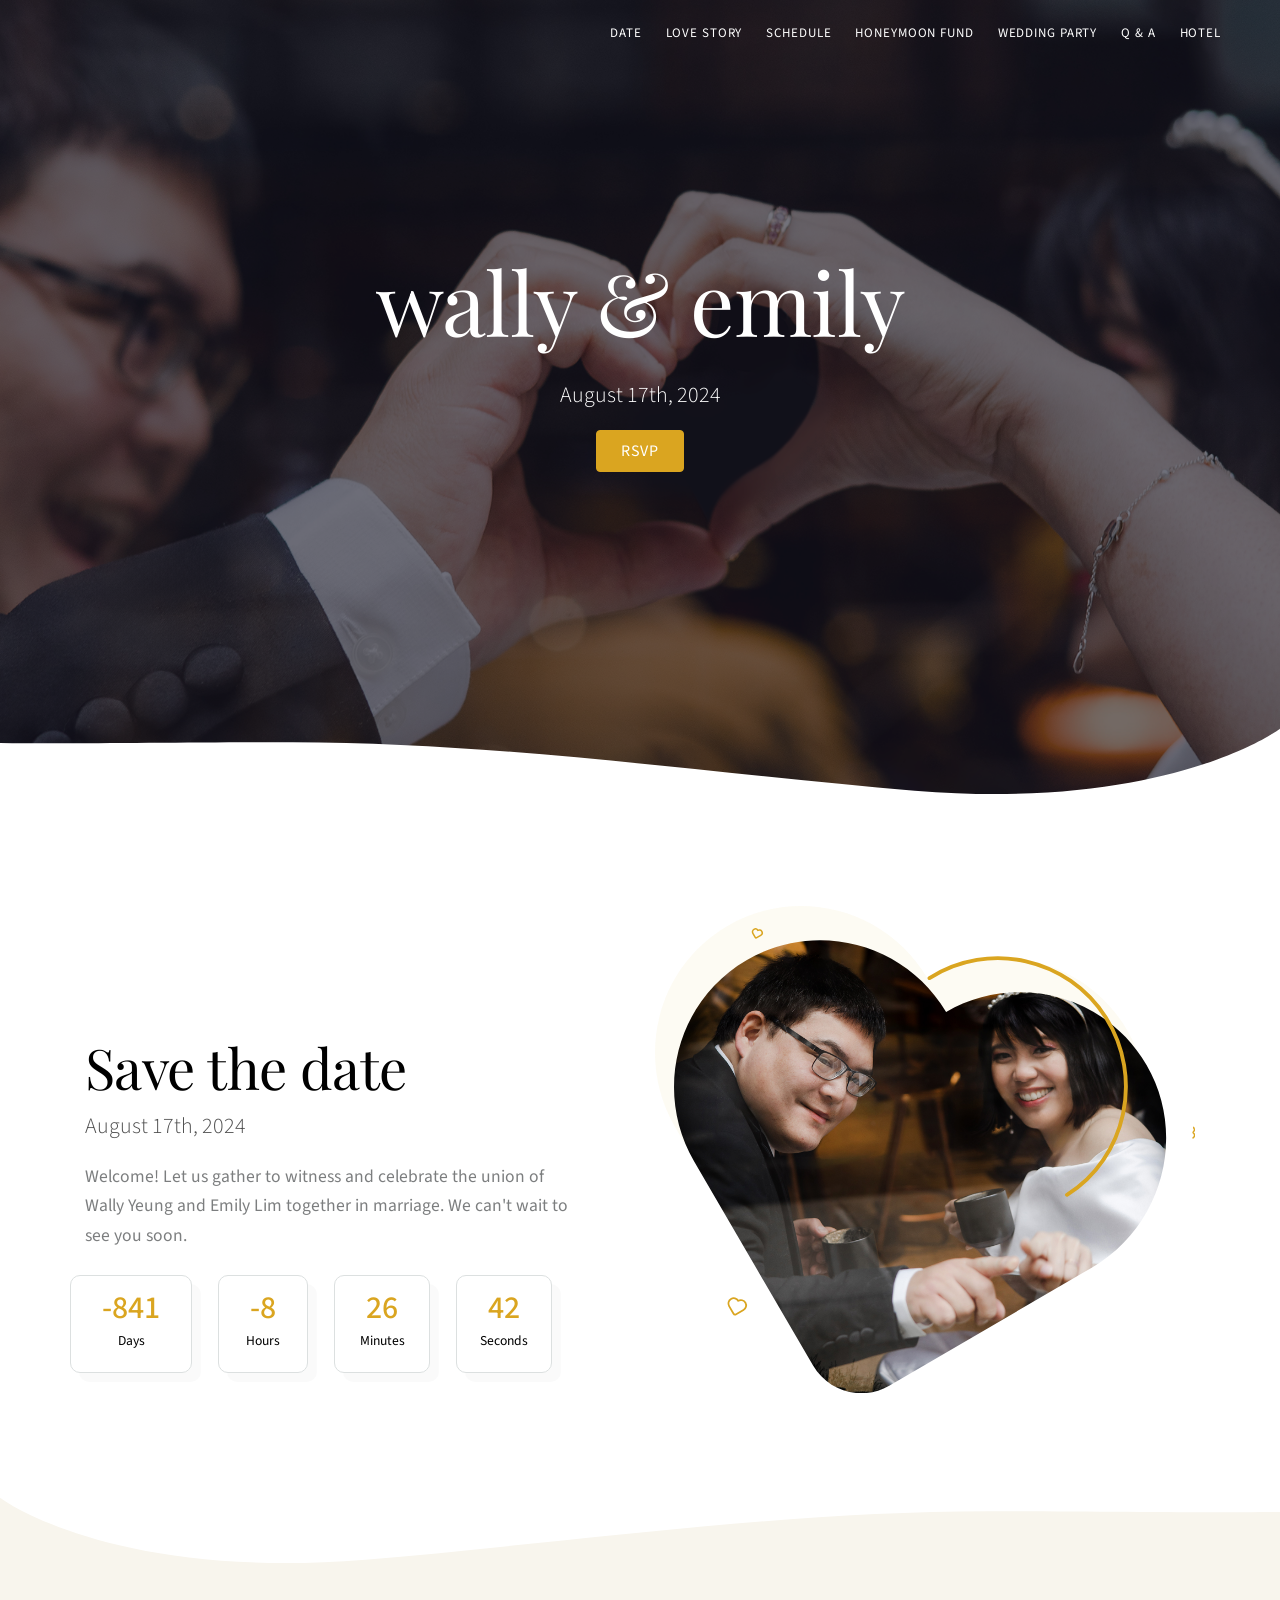
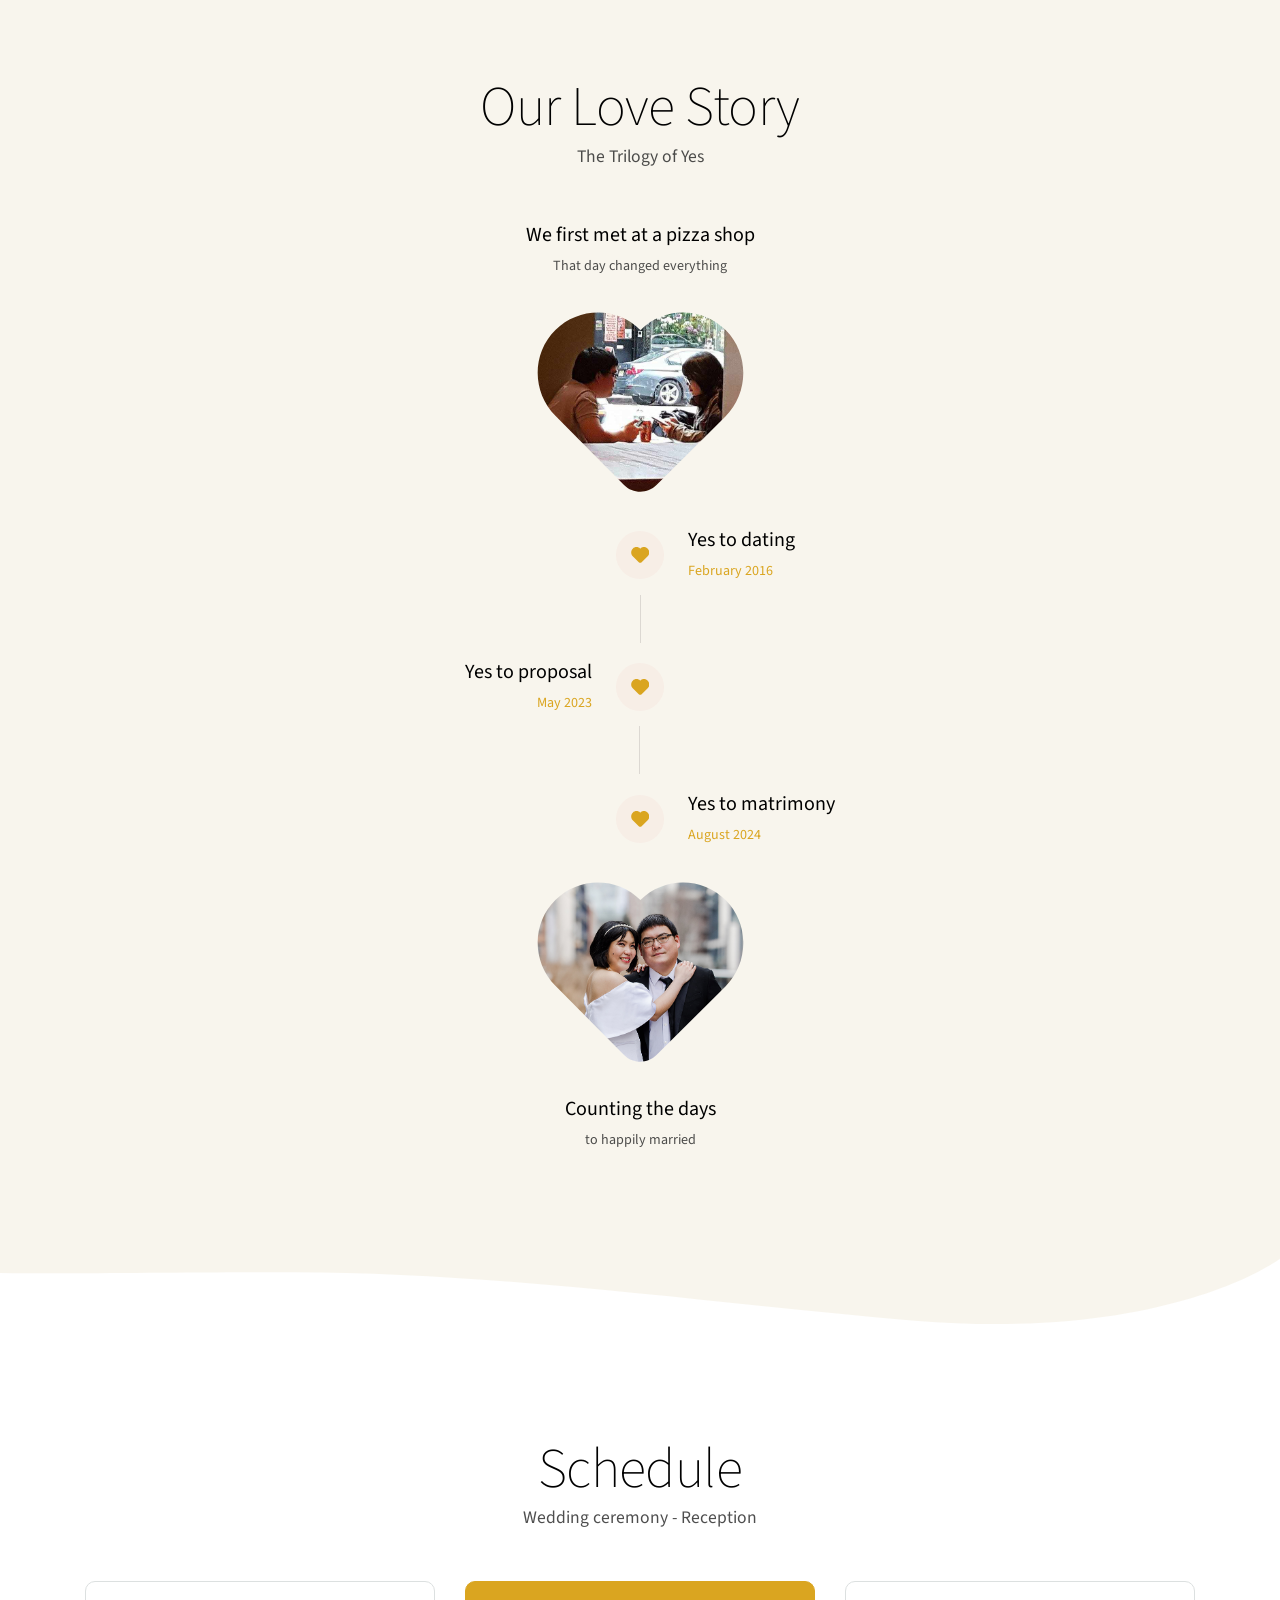
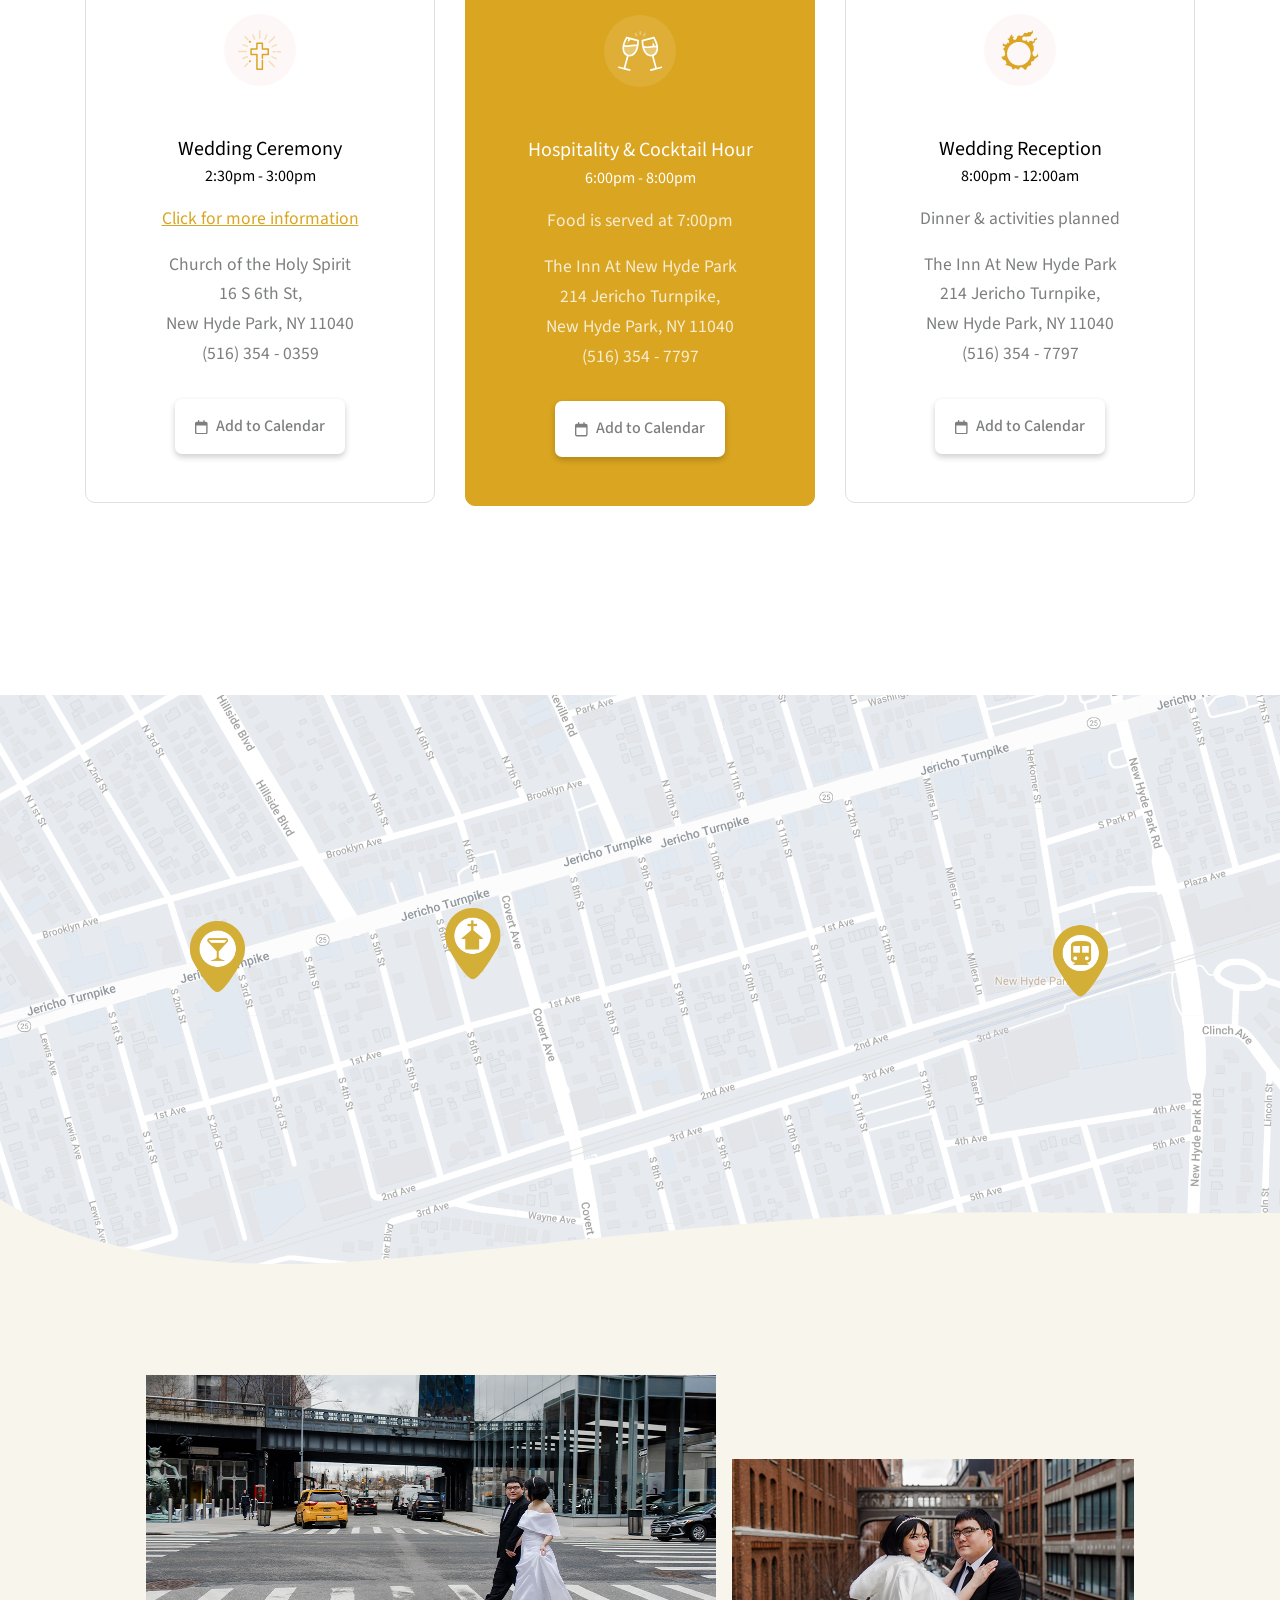
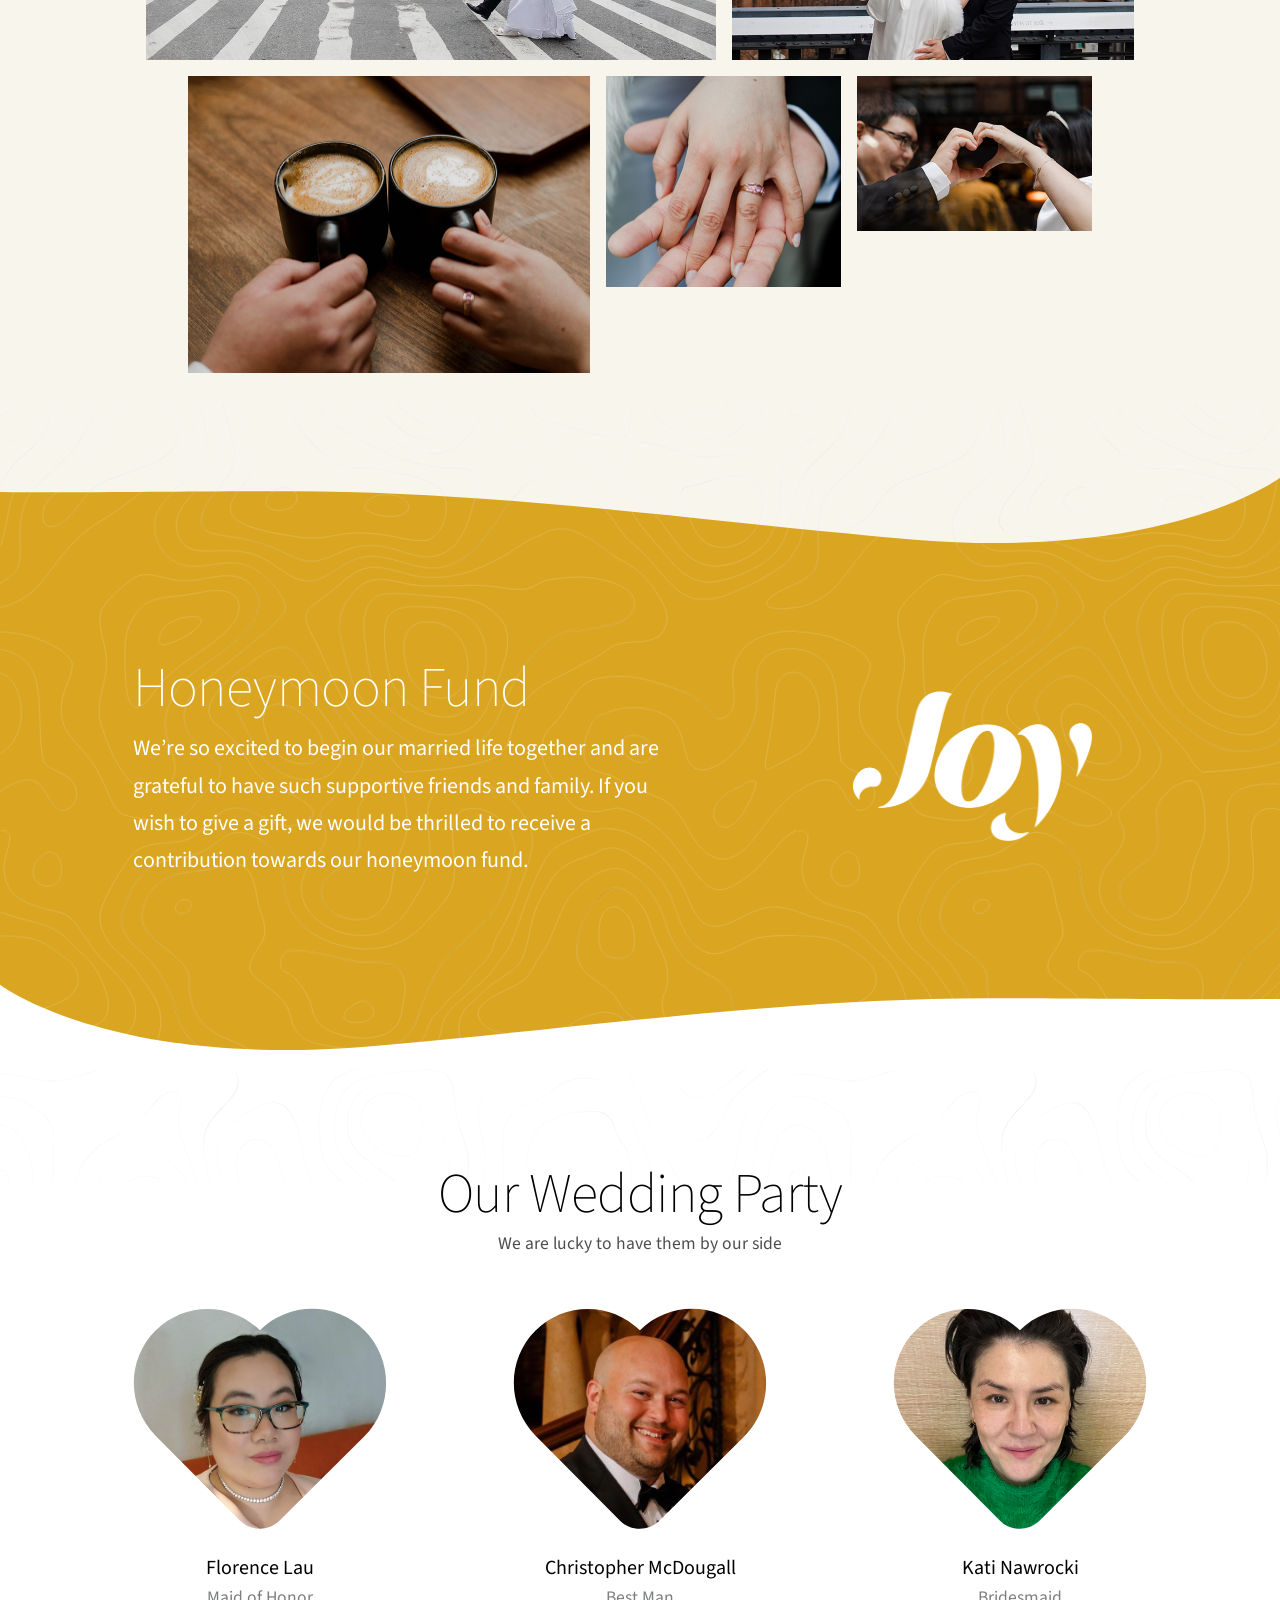
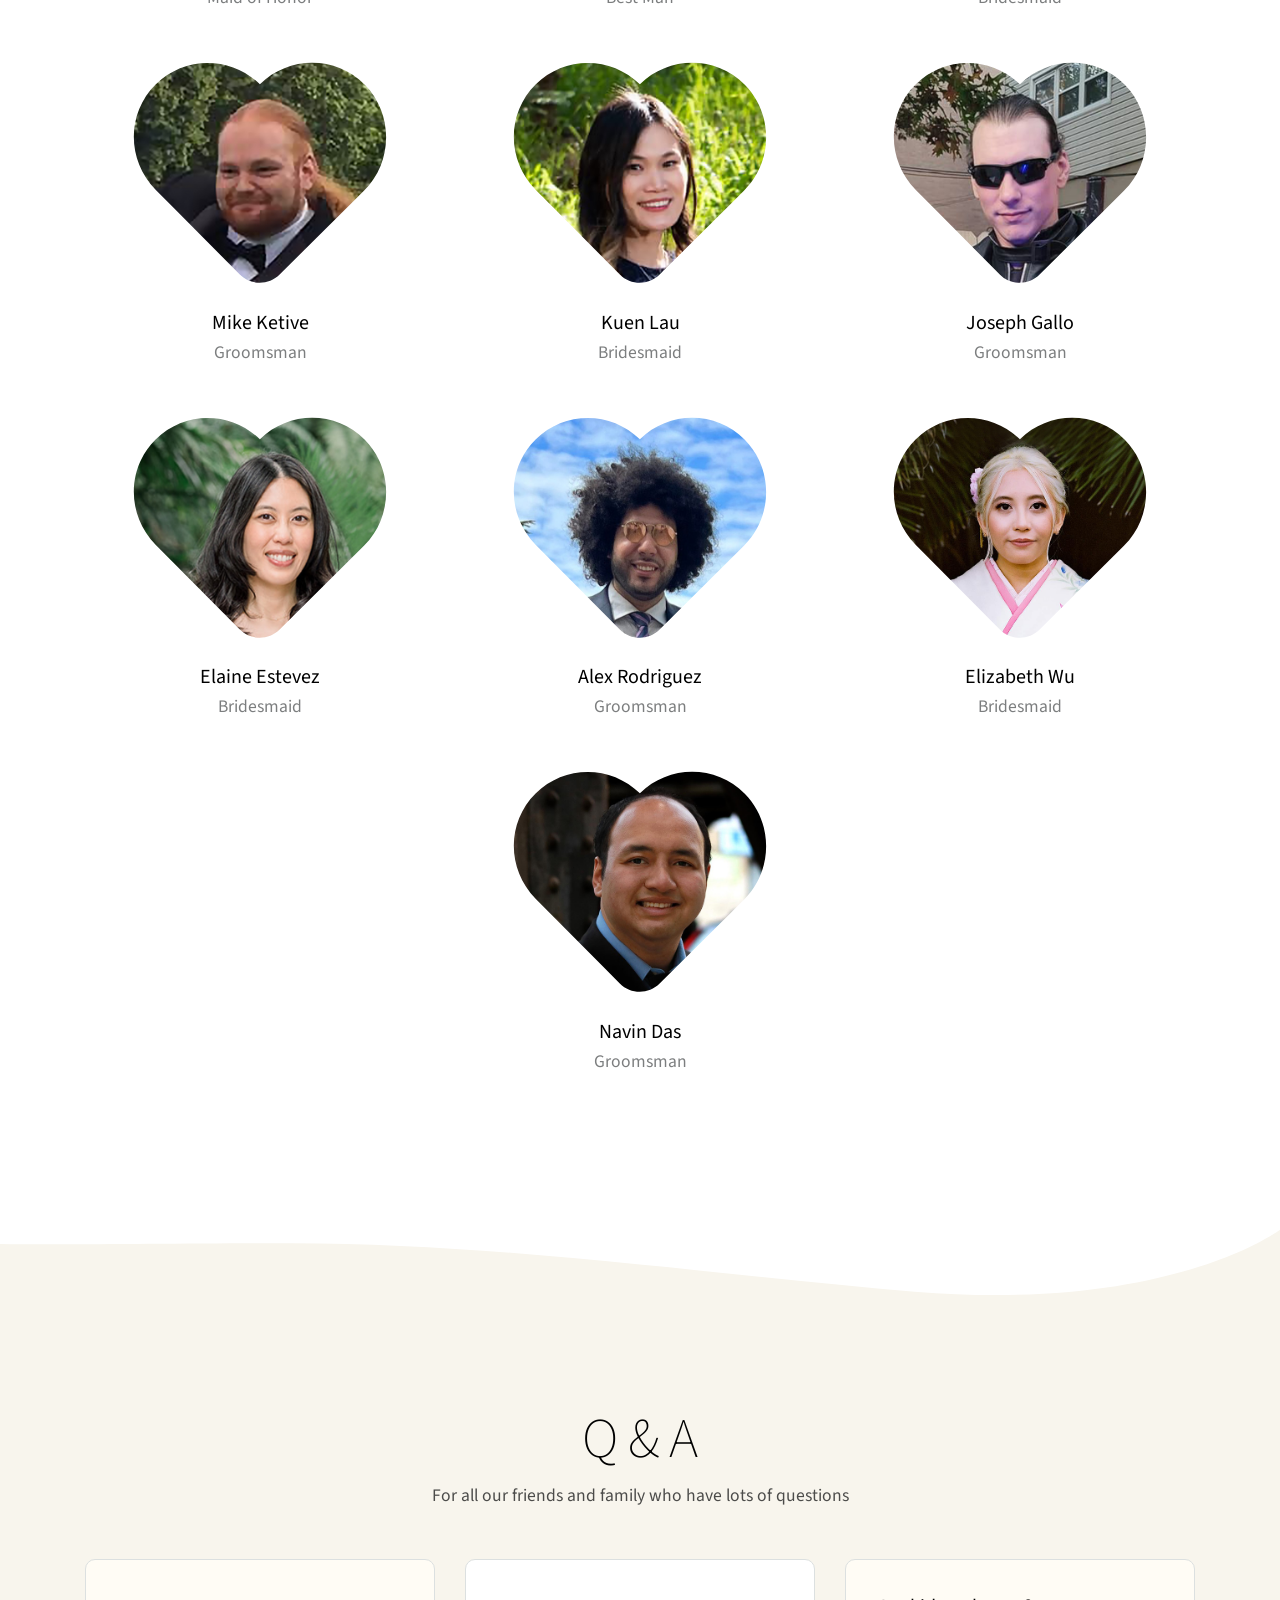
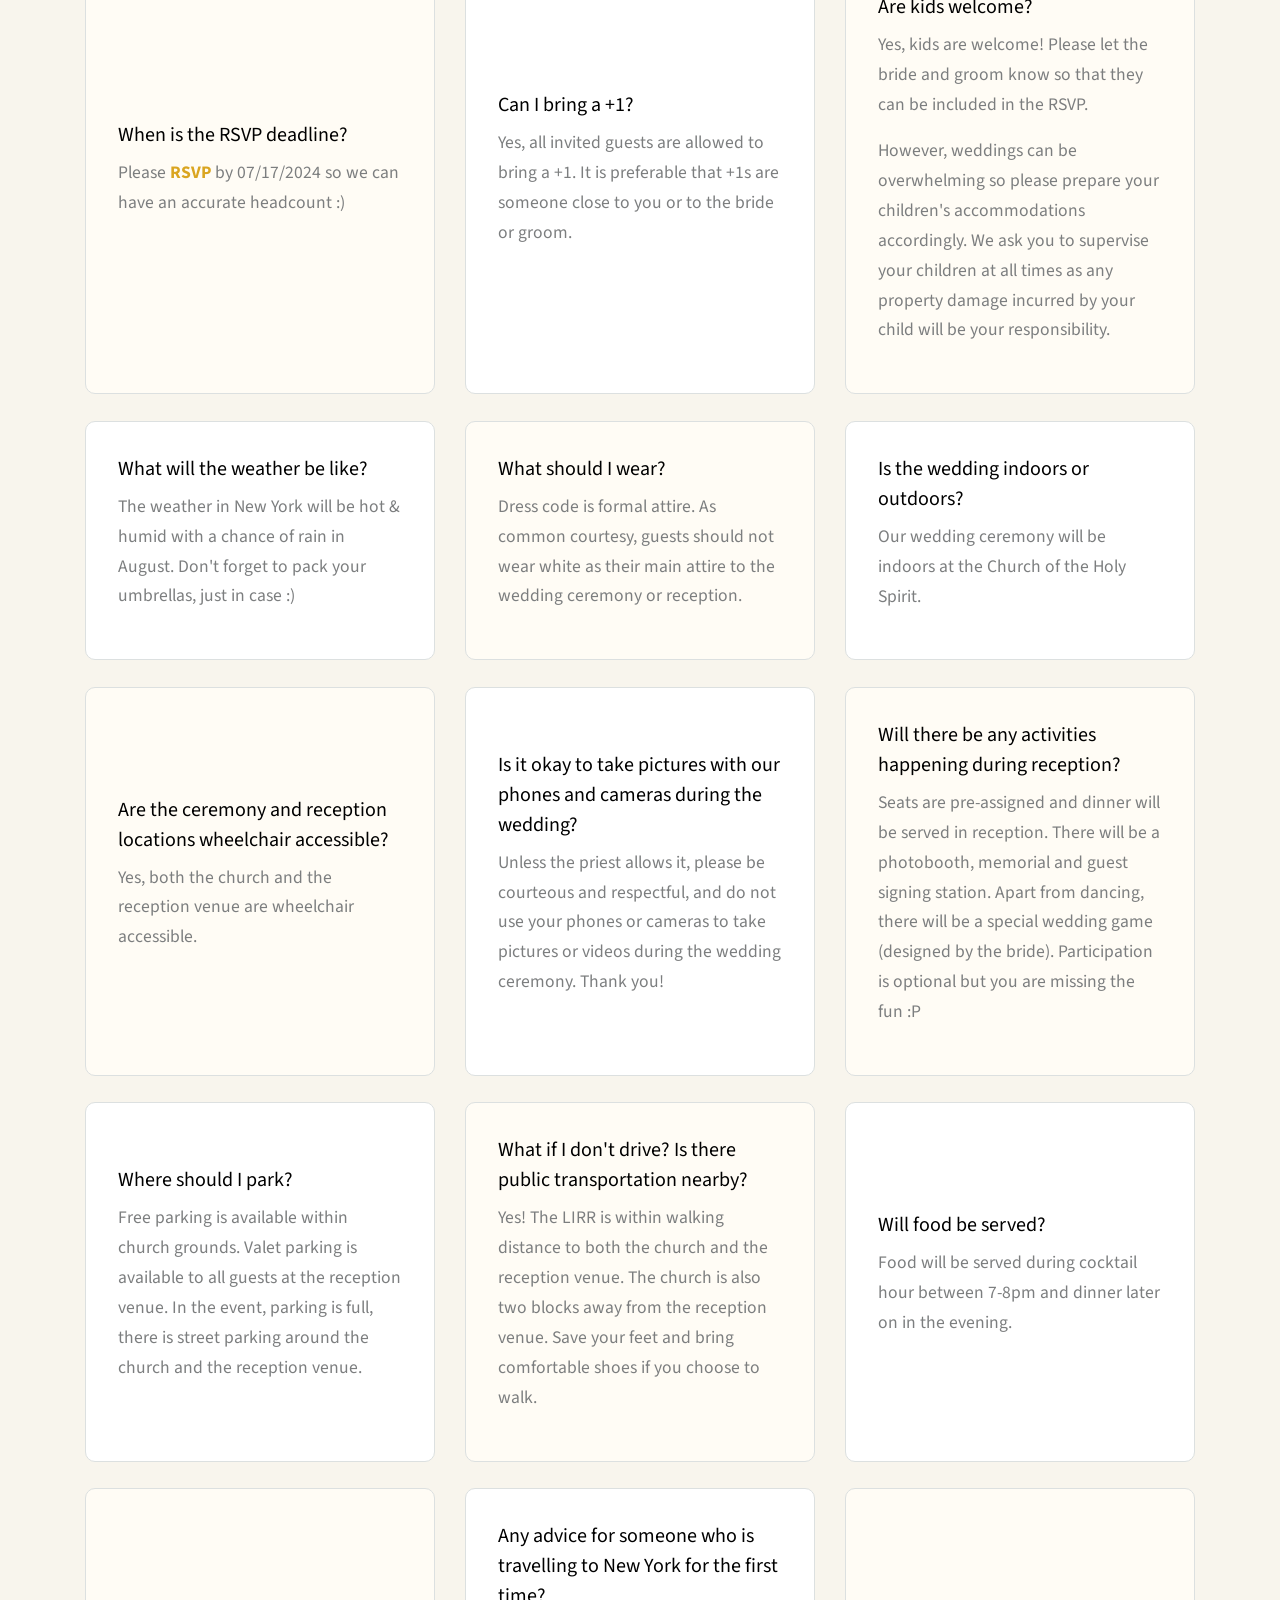
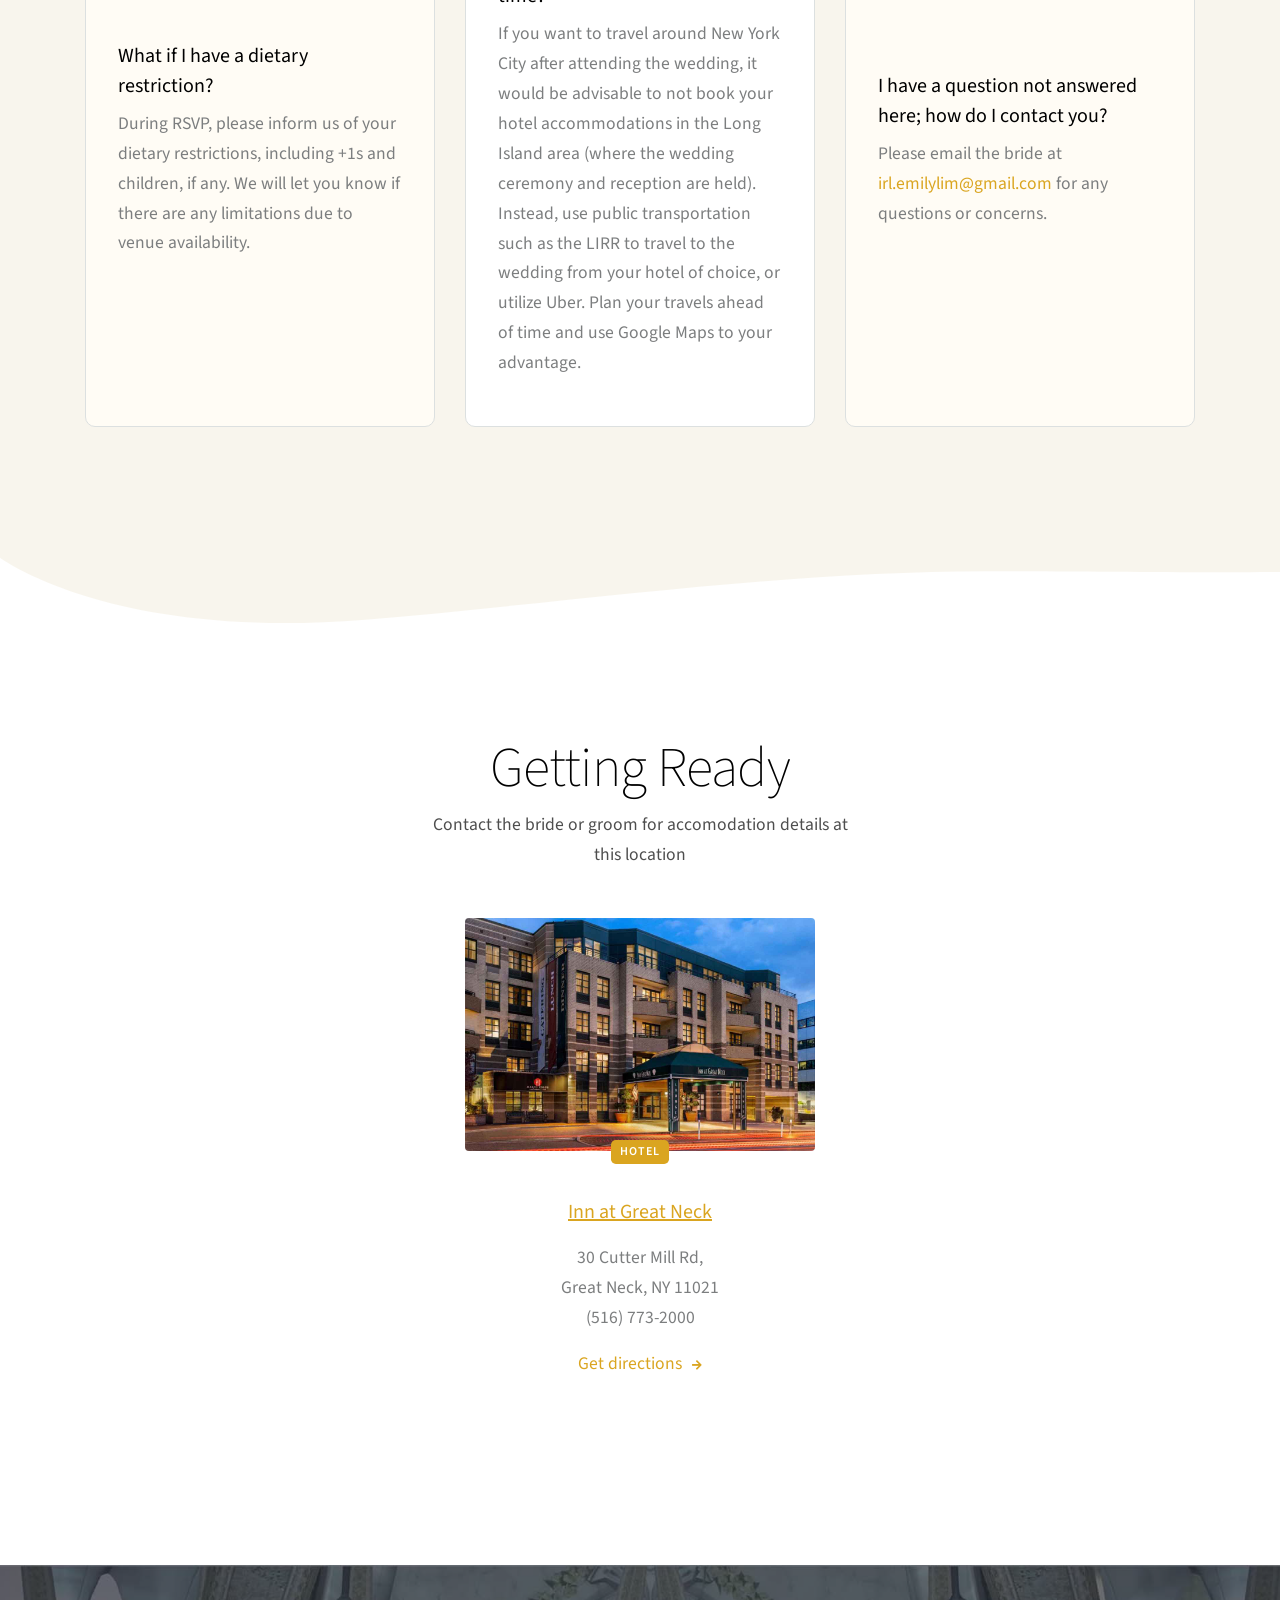
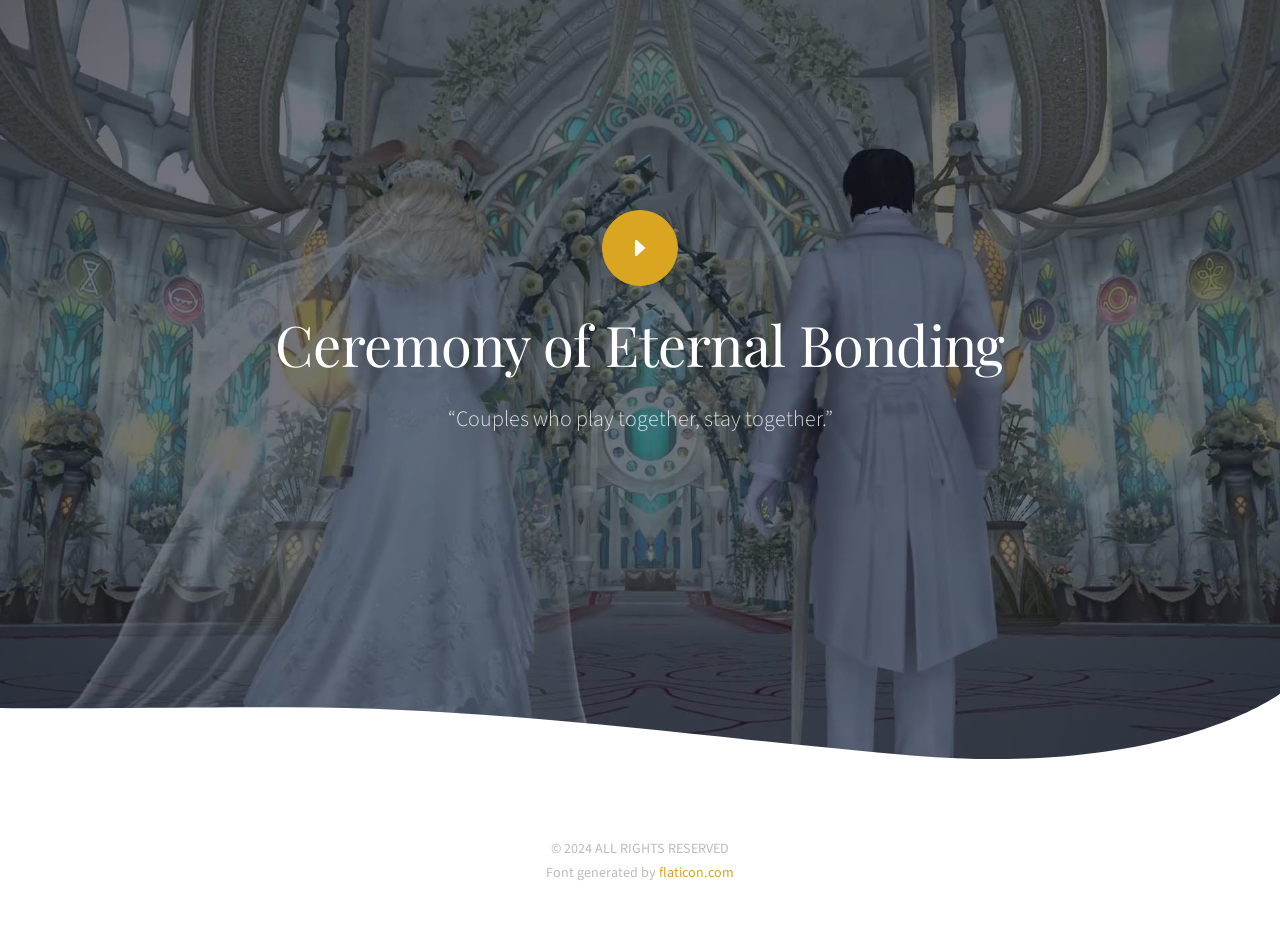
==== commit cf8ab998: "Feedback changes" ====
--- a/index.html
+++ b/index.html
@@ -178,7 +178,7 @@
                   <div class="col">
                      <div class=" text-center mb-5 pb-5">
                         <h1 class="display-4 mb-0">Our Love Story</h1>
-                        <p class="w-md-40 mb-0 mx-auto text-dark-gray opacity-8 ">The Thrilogy of Yes</p>
+                        <p class="w-md-40 mb-0 mx-auto text-dark-gray opacity-8 ">The Trilogy of Yes</p>
                      </div>
                   </div>
                </div>
@@ -250,7 +250,7 @@
                               </svg>
                            </div>
                               <div>
-                                 <h5 class="mb-0">Yes?</h5>
+                                 <h5 class="mb-0">Yes to matrimony</h5>
                                  <span class="small text-primary">August 2024</span>
                               </div>
                         </li>
--- a/css/main.css
+++ b/css/main.css
@@ -862,6 +862,9 @@
     h5, .h5 {
         font-size: 1rem;
     }
+    p {
+        font-size: 1rem;
+    }
     .modal-content {
         width: 80%;
     }
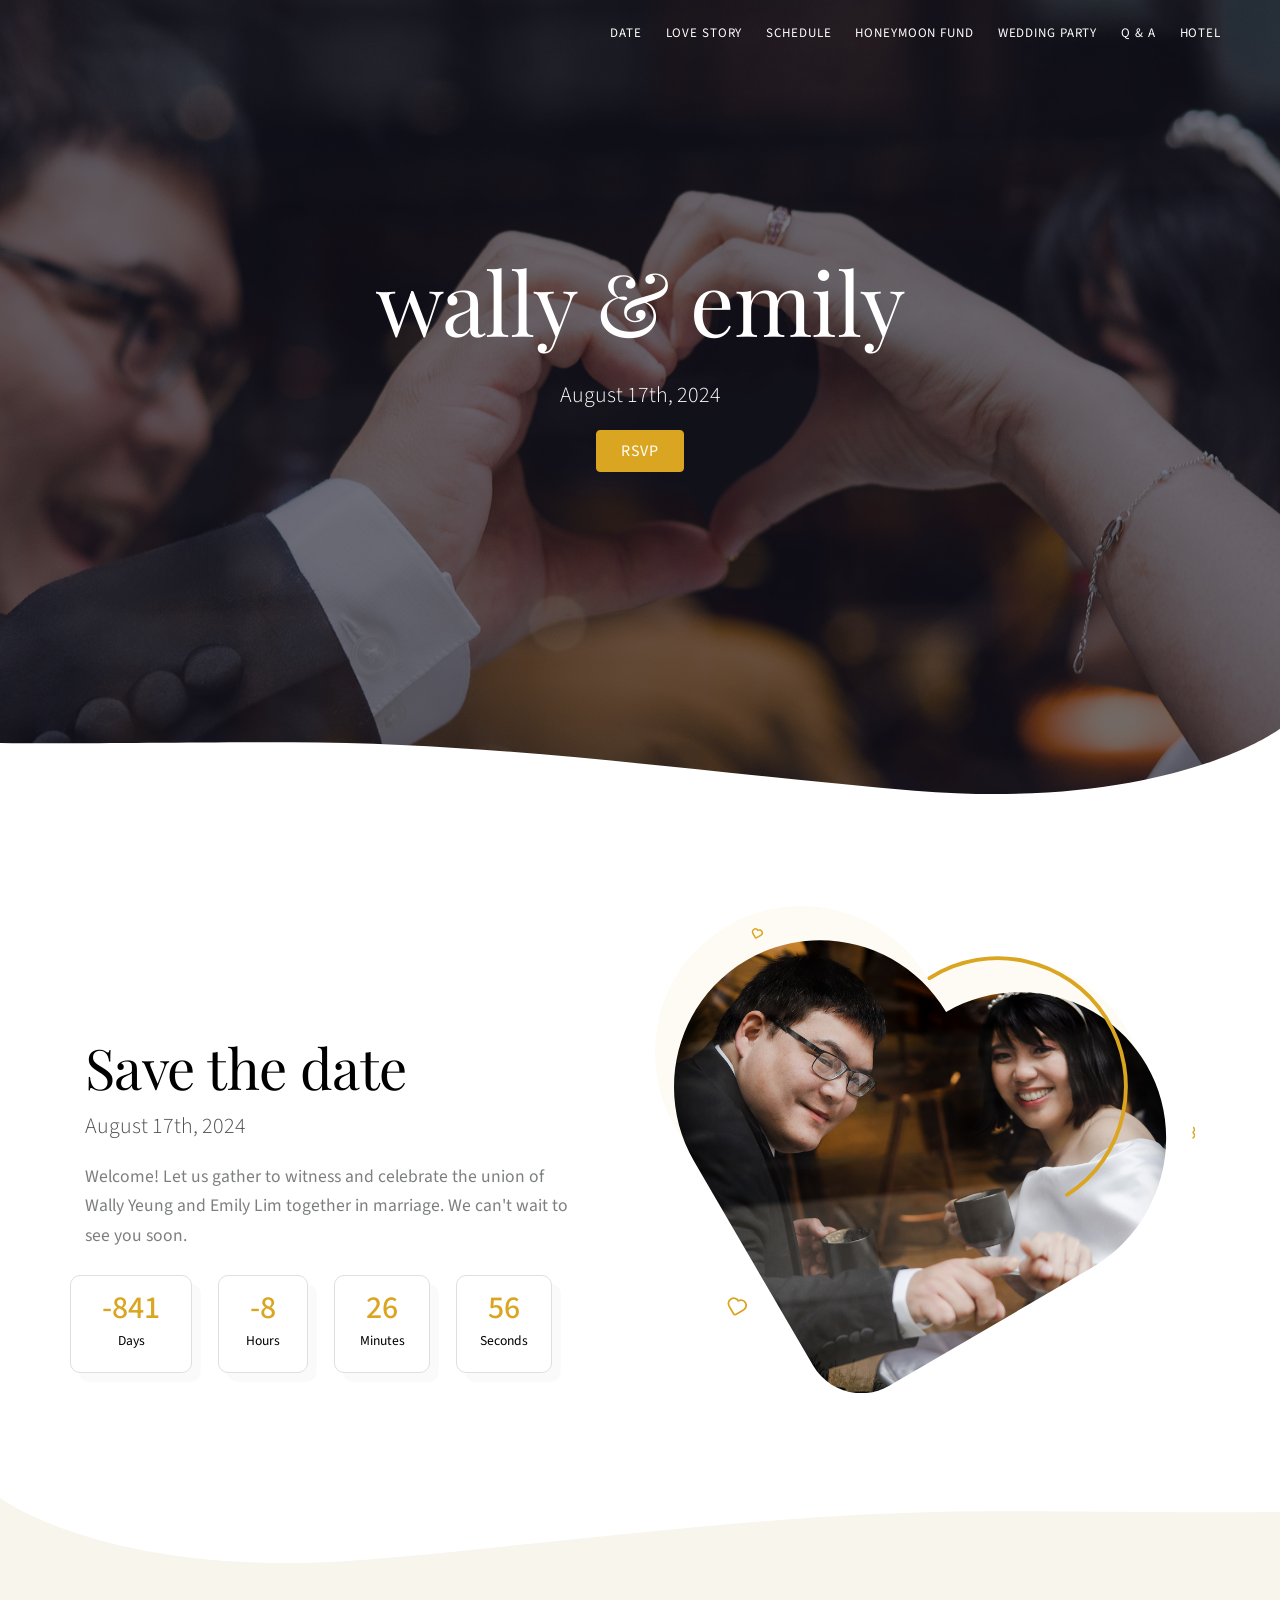
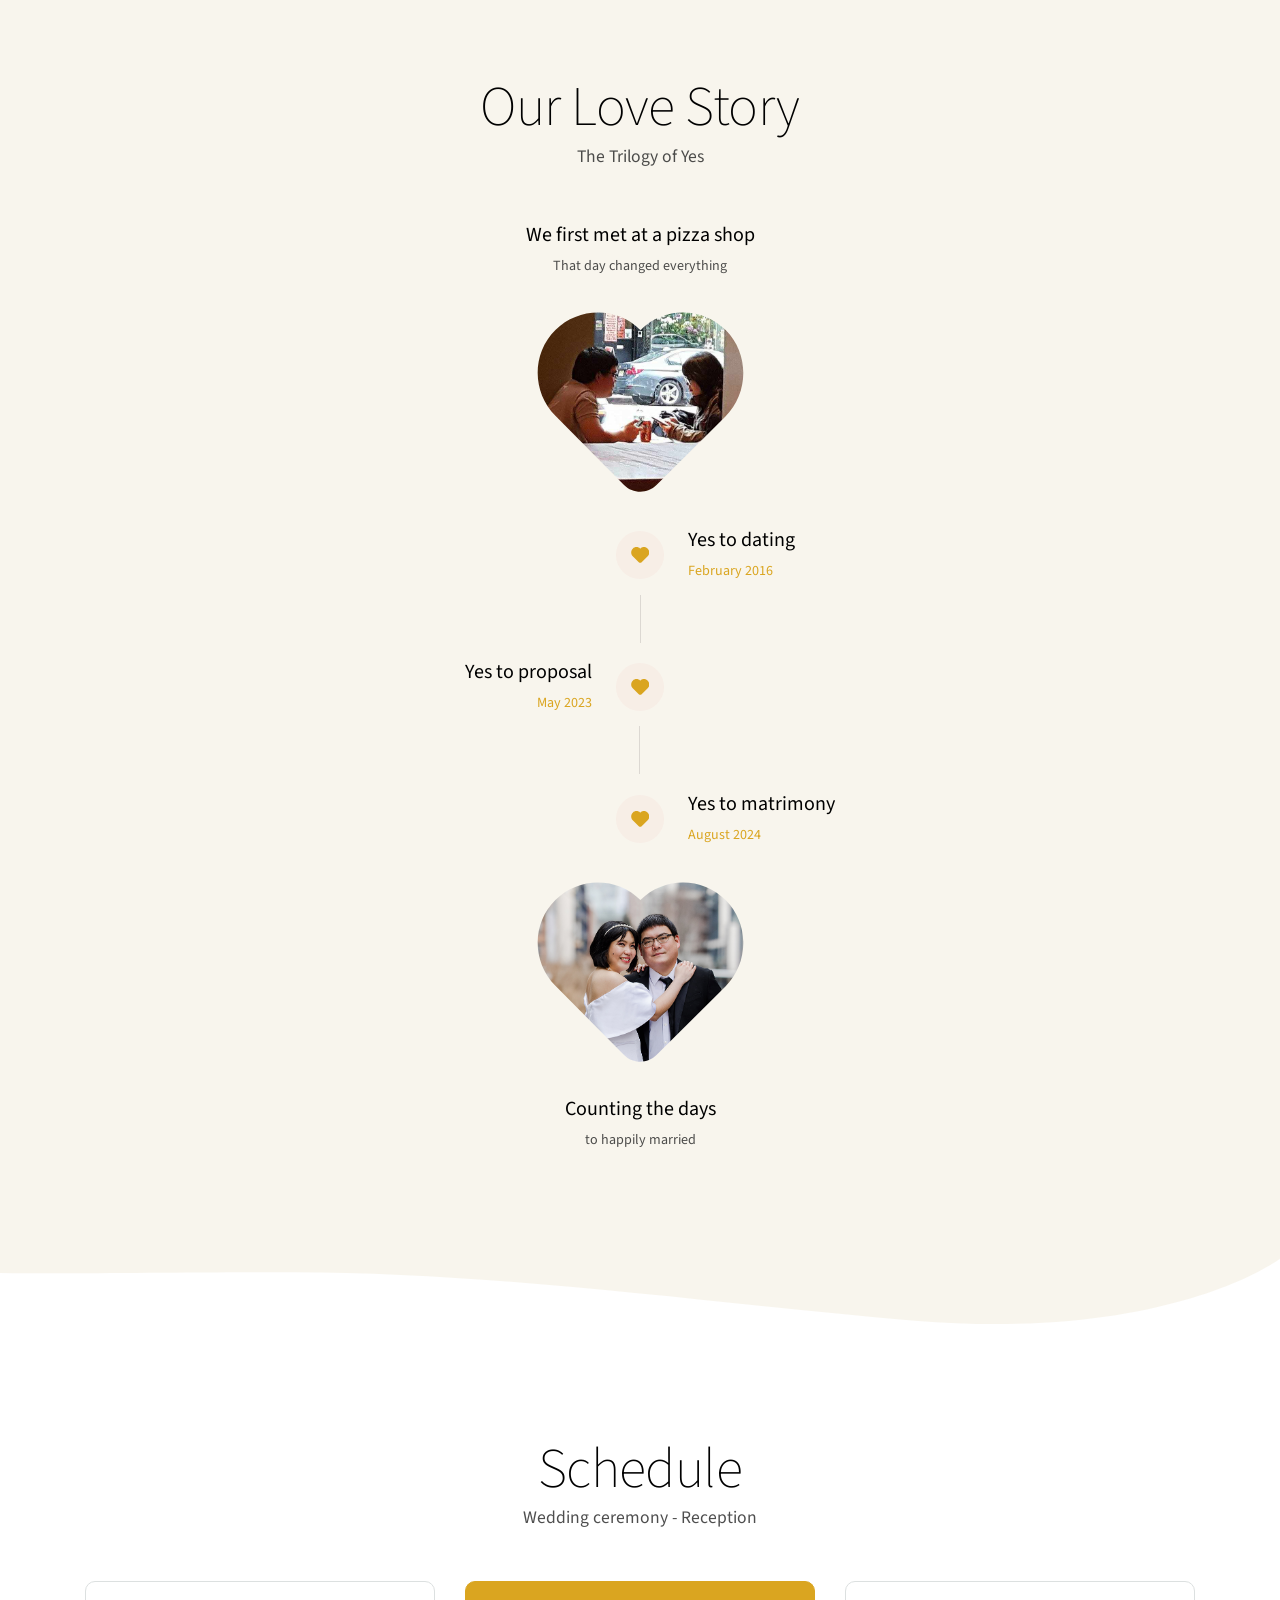
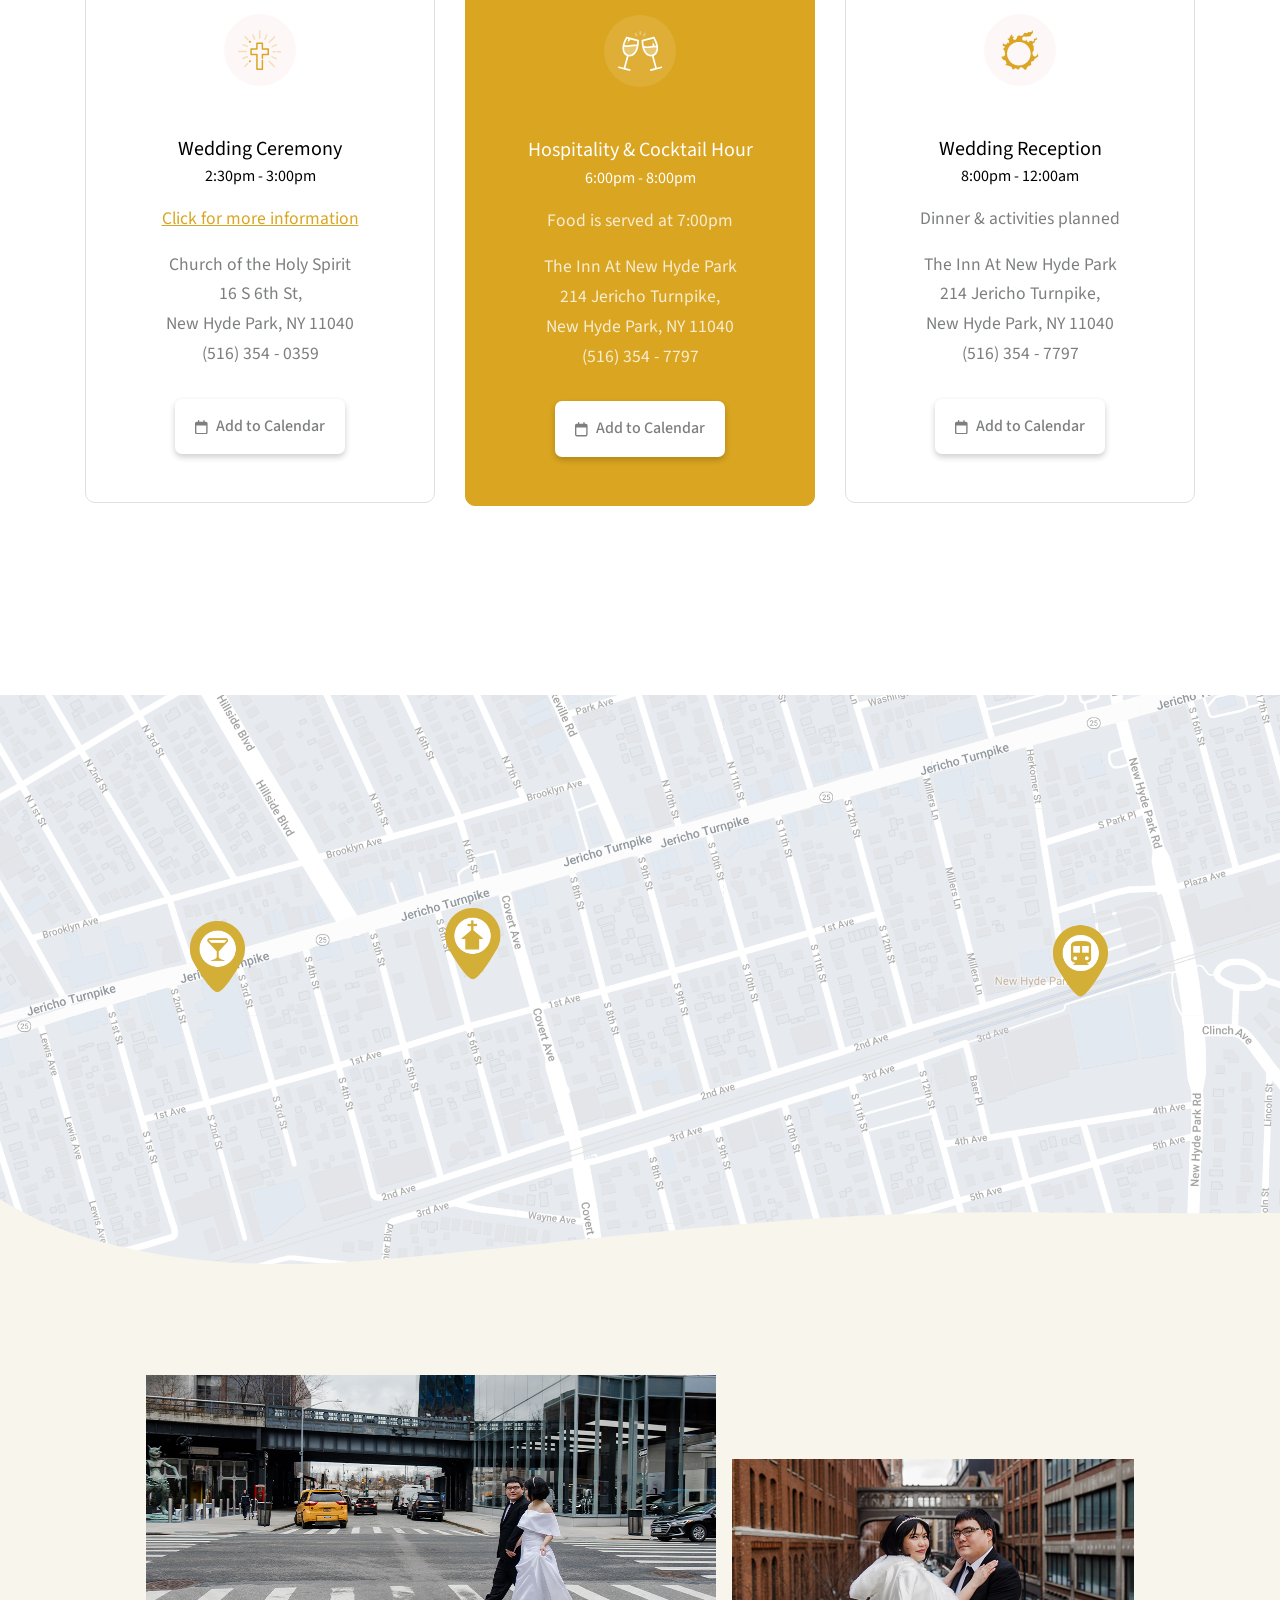
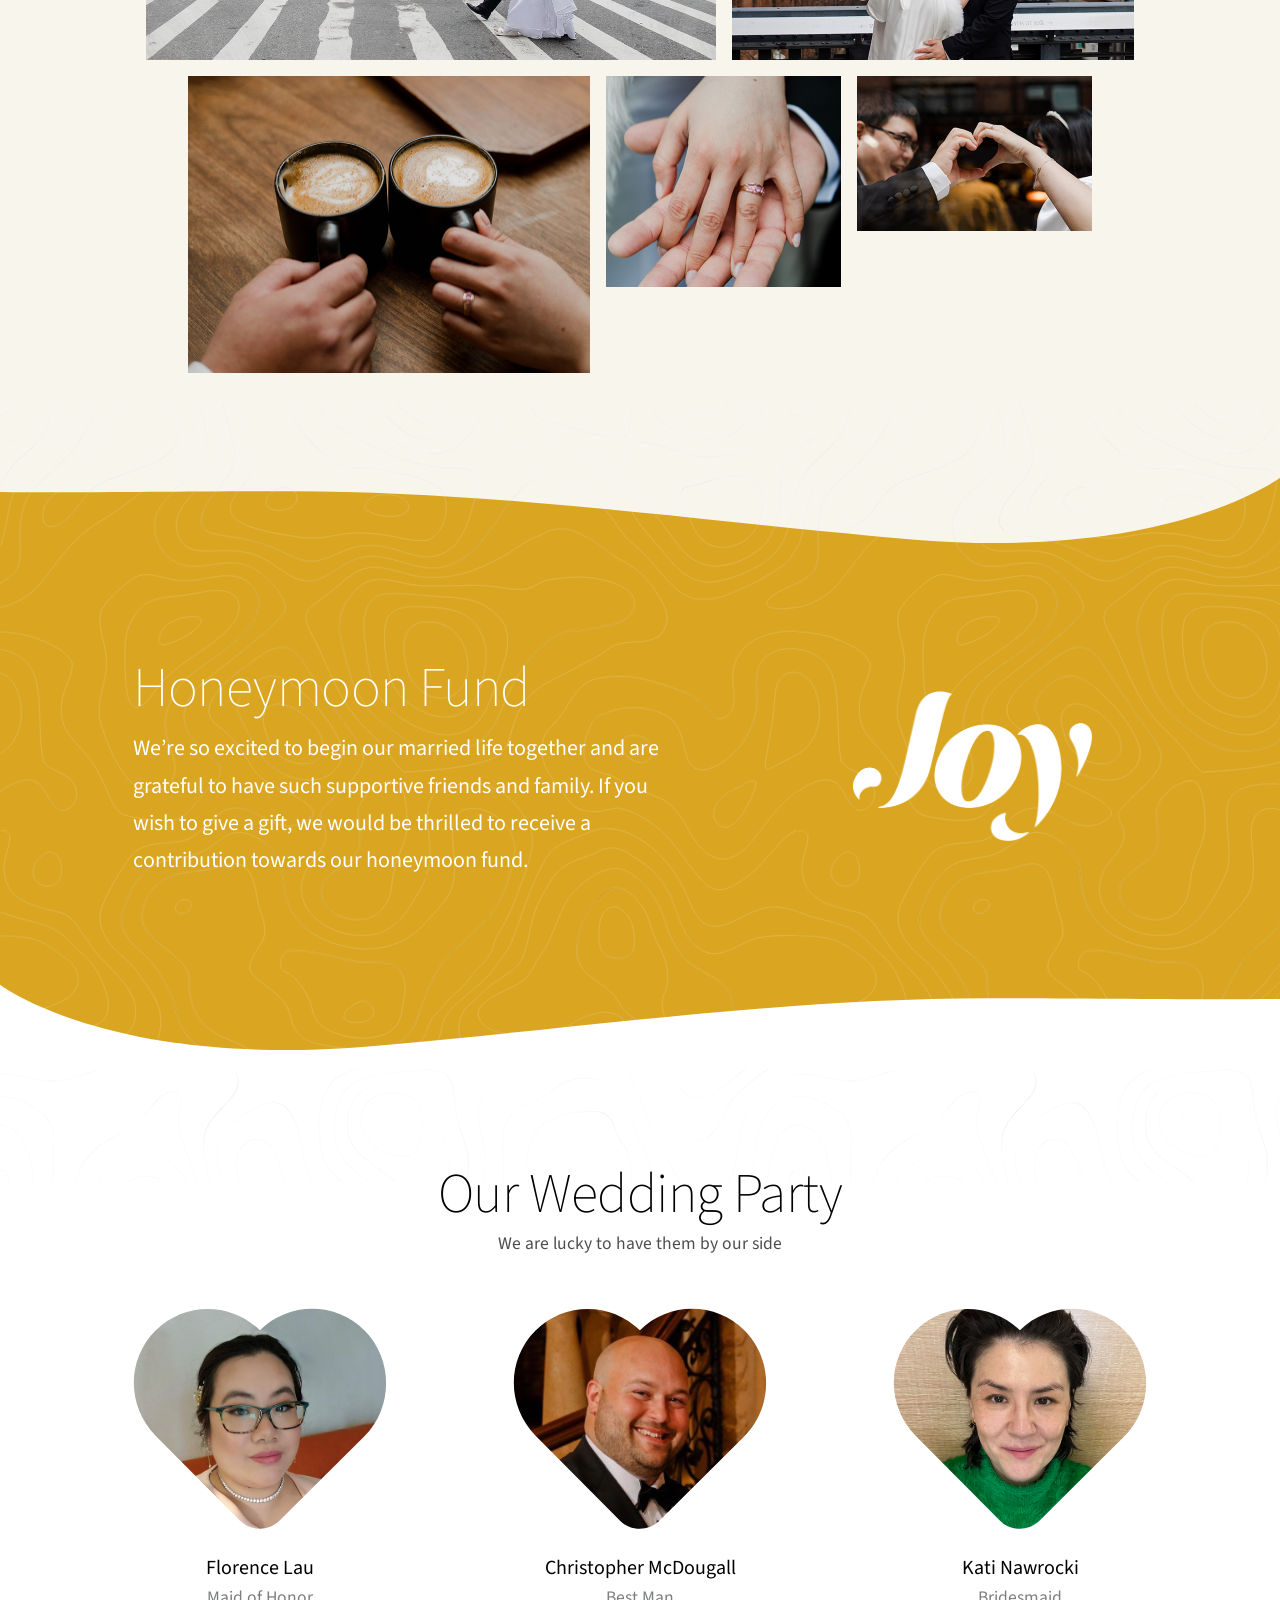
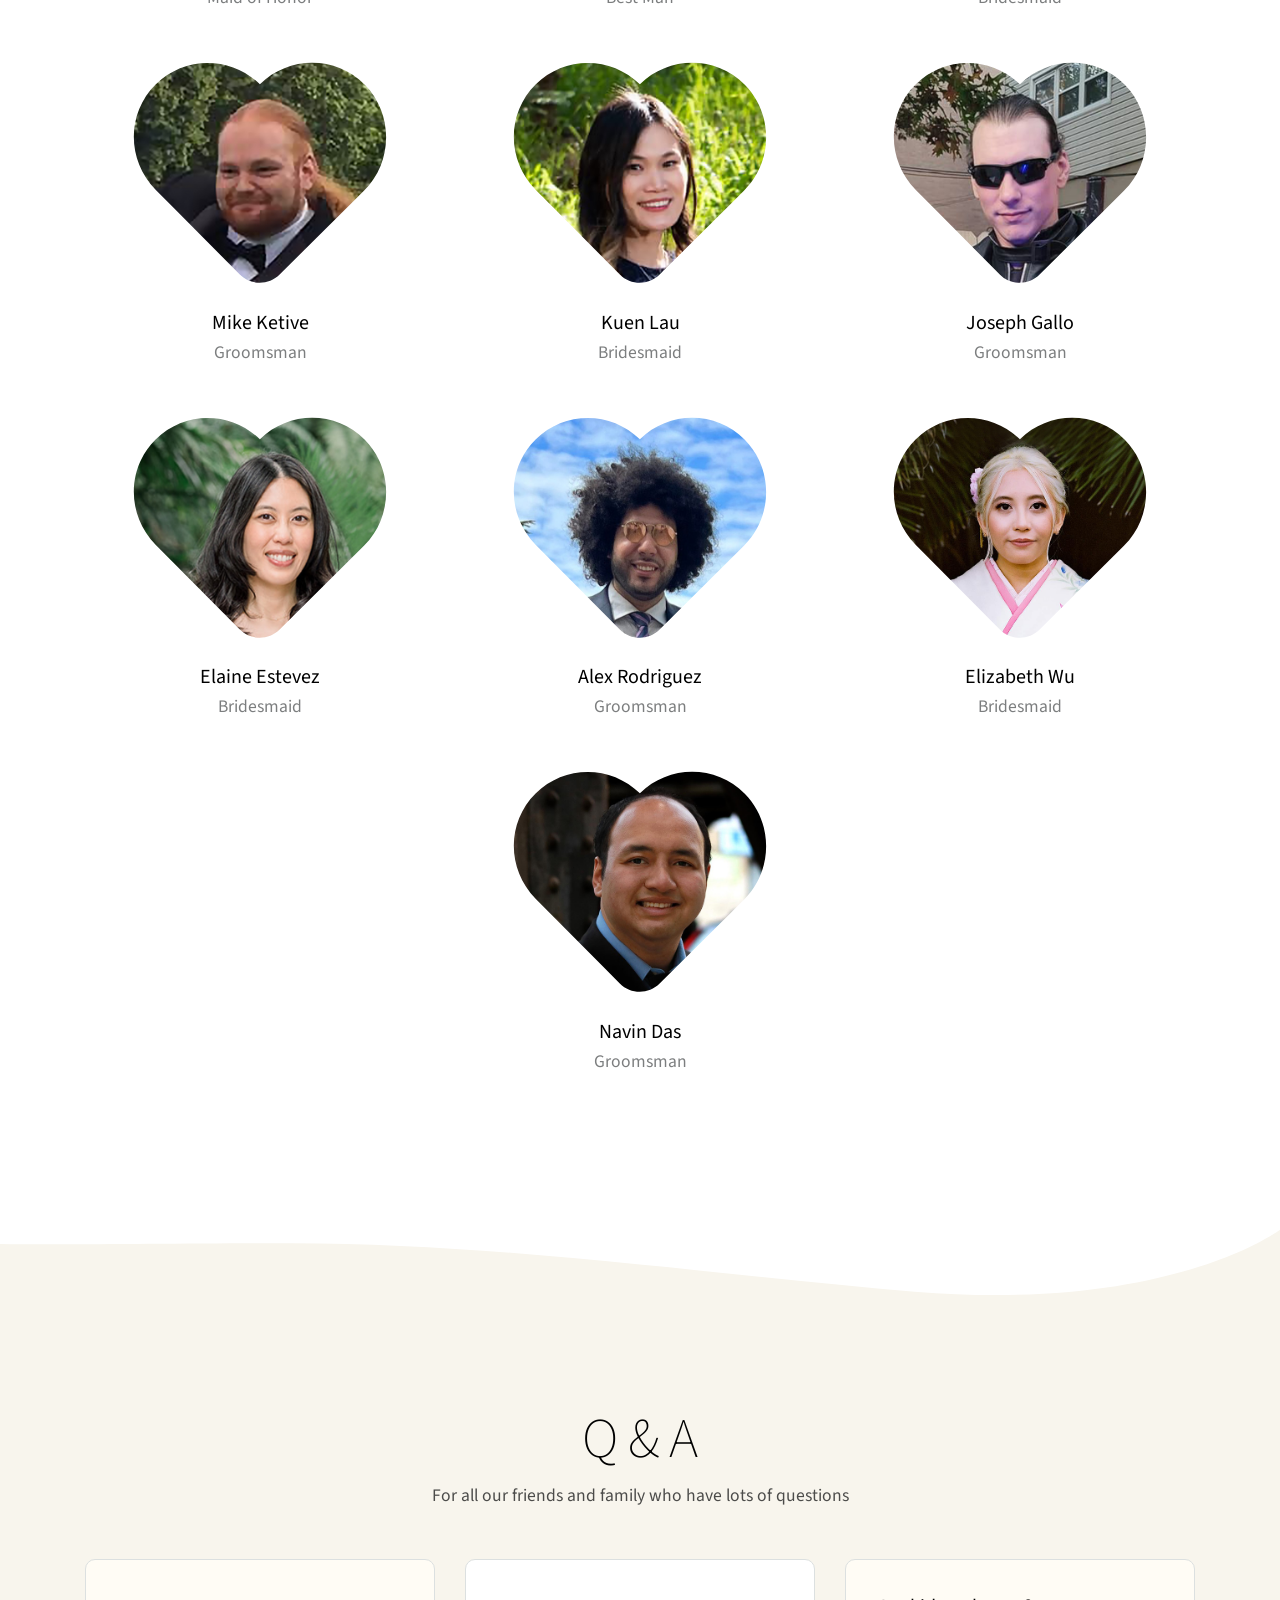
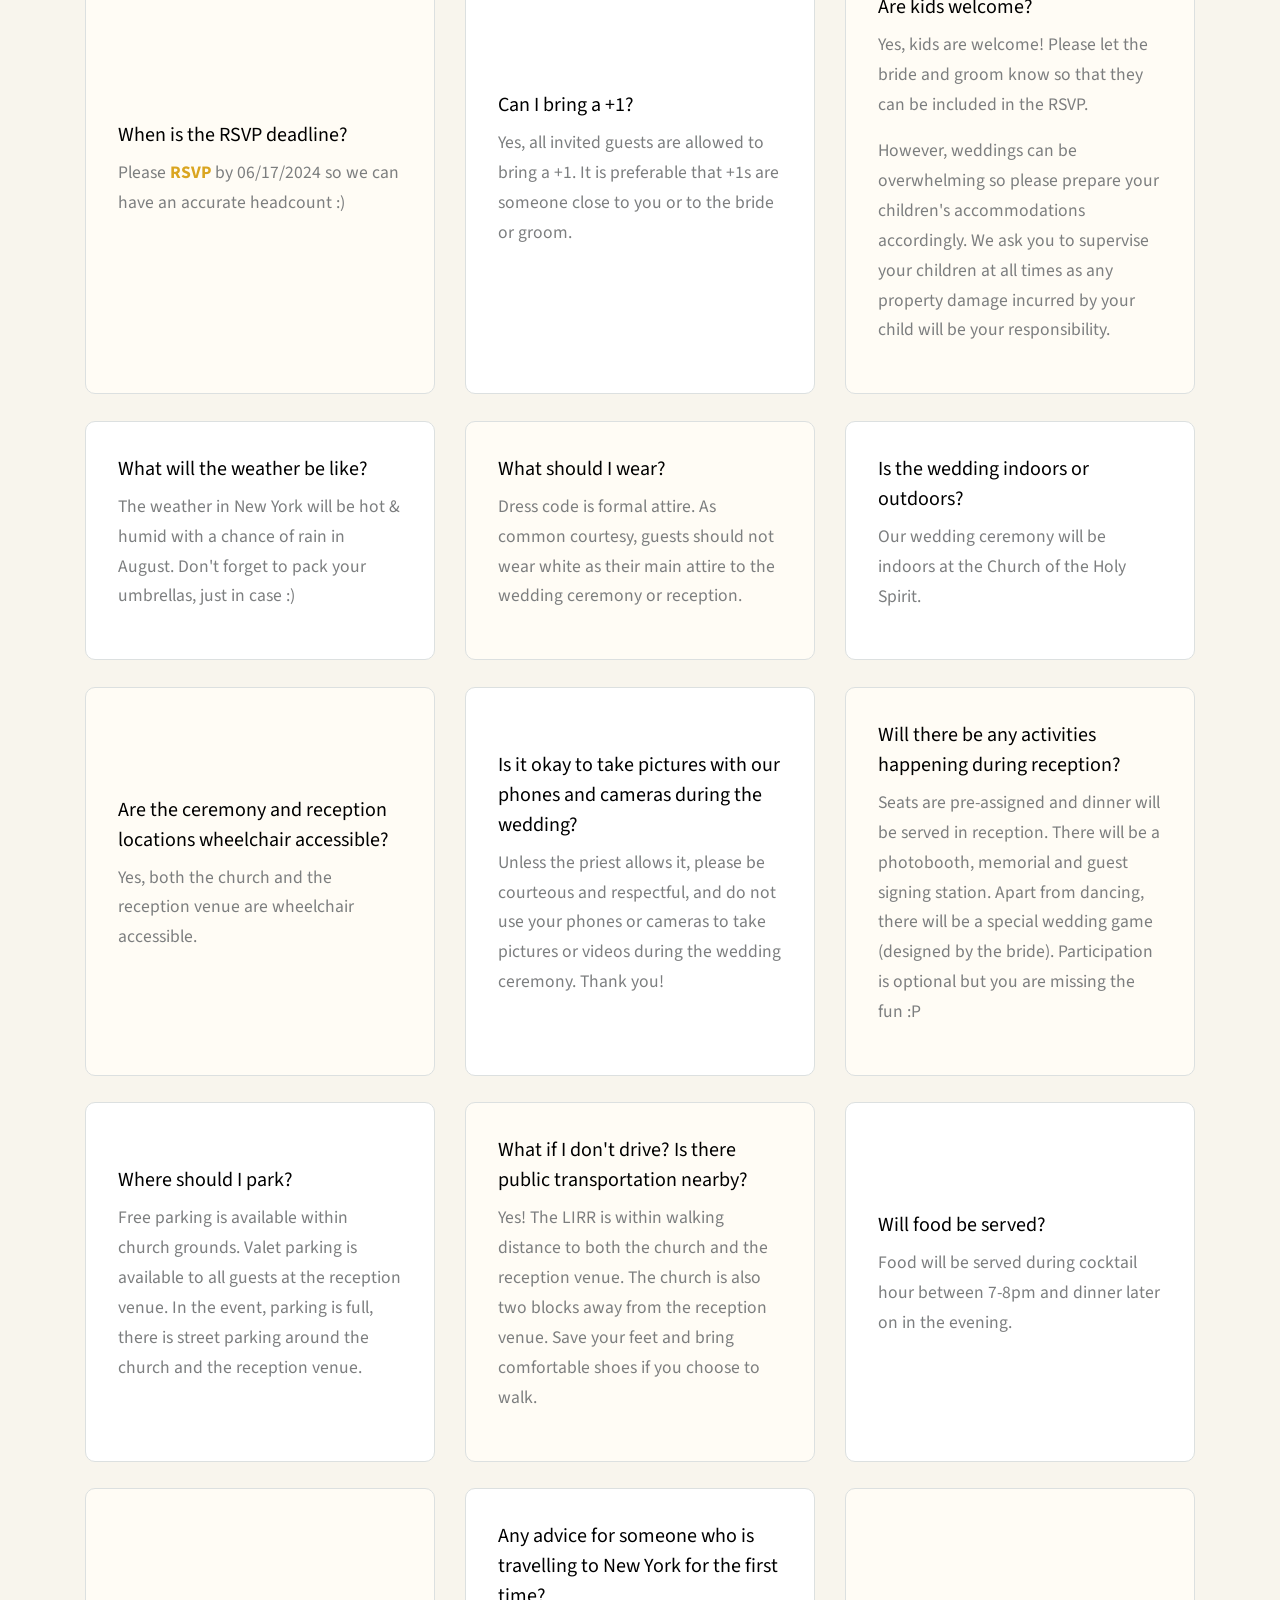
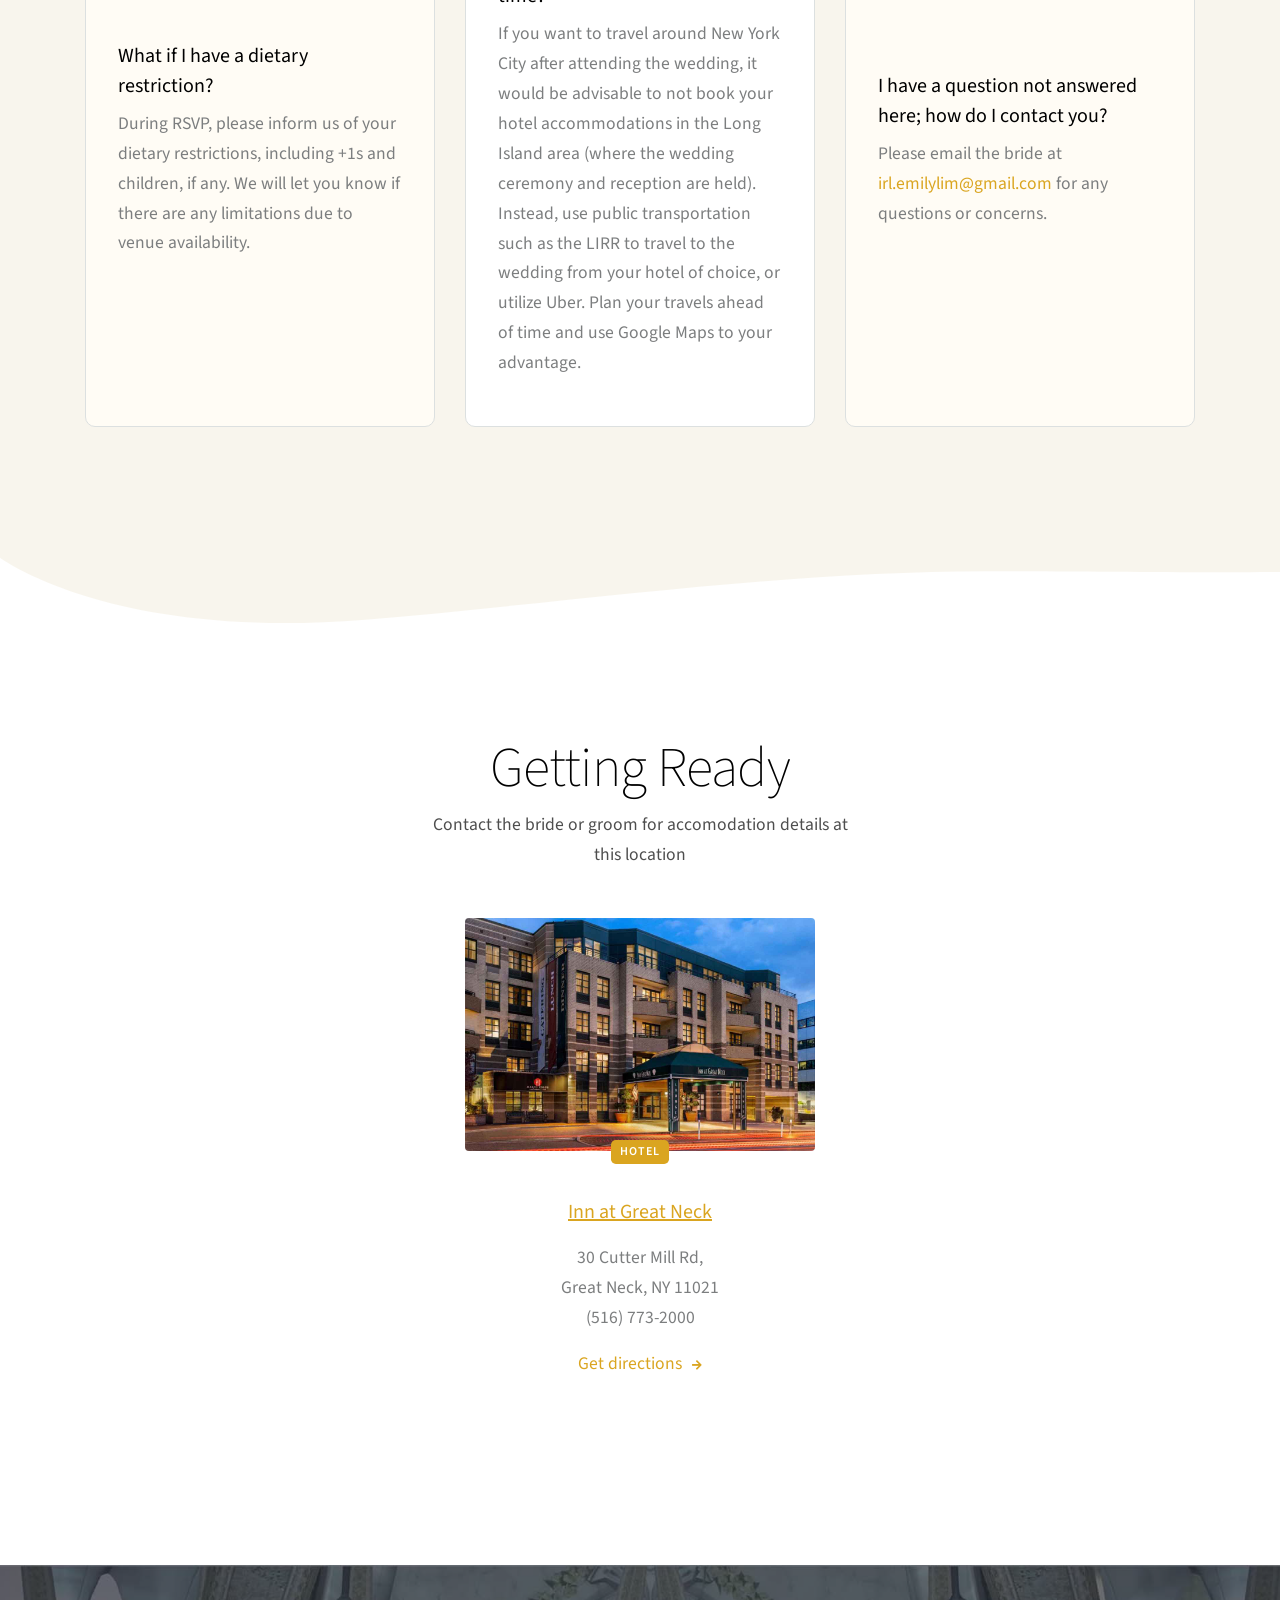
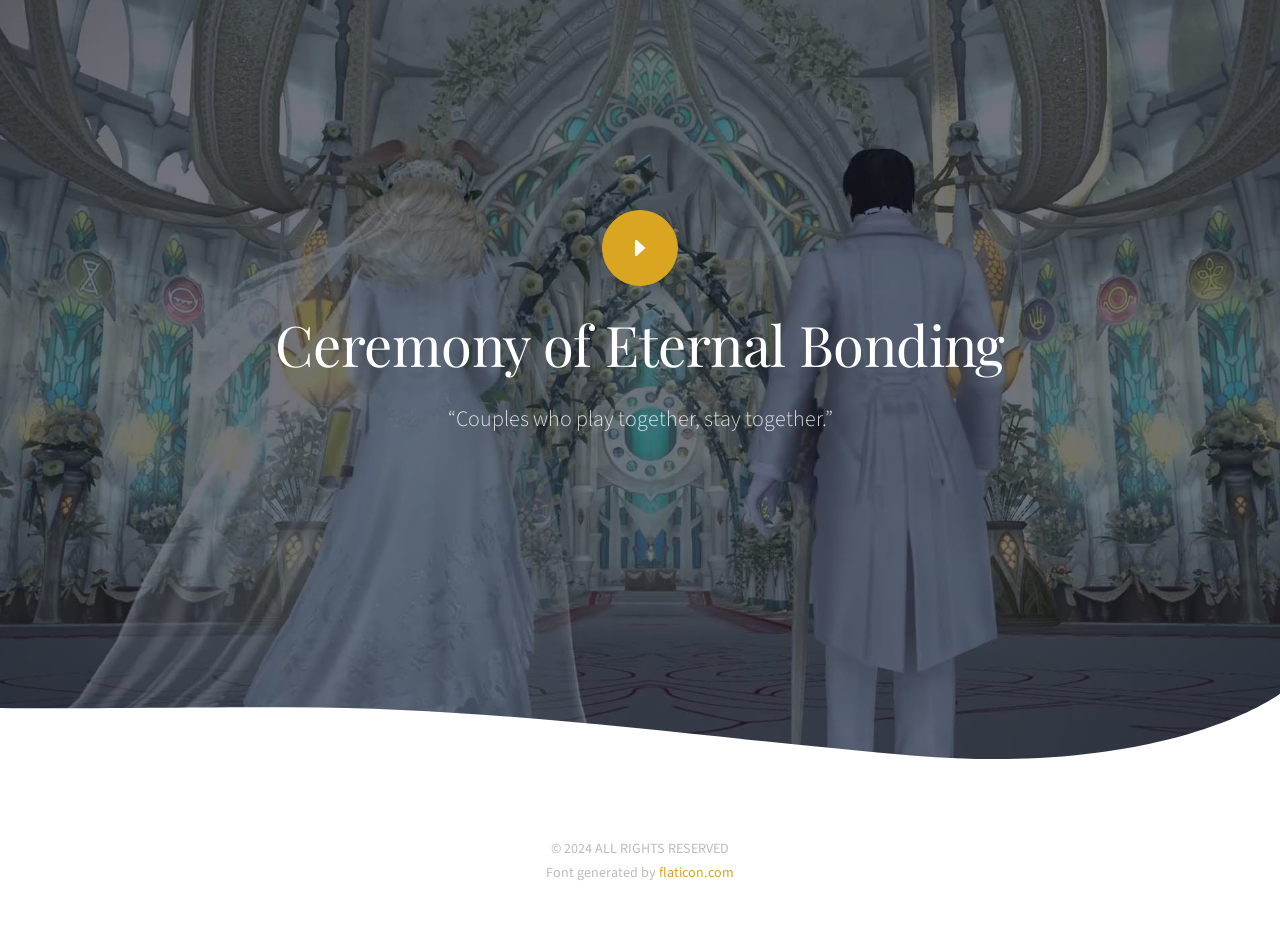
==== commit 5aa8b3e6: "change rsvp deadline" ====
--- a/index.html
+++ b/index.html
@@ -1021,7 +1021,7 @@
                   <div class="col-md-6 col-lg-4 d-flex mb-4 mb-lg-0">
                      <div class="card card-icon-2 card-body justify-content-center" style="background-color:#fffcf5;">
                         <h5 class="mb-0"><h5 style="text-align:left;">When is the RSVP deadline?</h5>
-                        <p style="text-align:left;">Please <a href="https://withjoy.com/wally-and-emily/rsvp" target=”_blank”><b>RSVP</b></a> by 07/17/2024 so we can have an accurate headcount :)</p>
+                        <p style="text-align:left;">Please <a href="https://withjoy.com/wally-and-emily/rsvp" target=”_blank”><b>RSVP</b></a> by 06/17/2024 so we can have an accurate headcount :)</p>
                      </div>
                   </div>
 
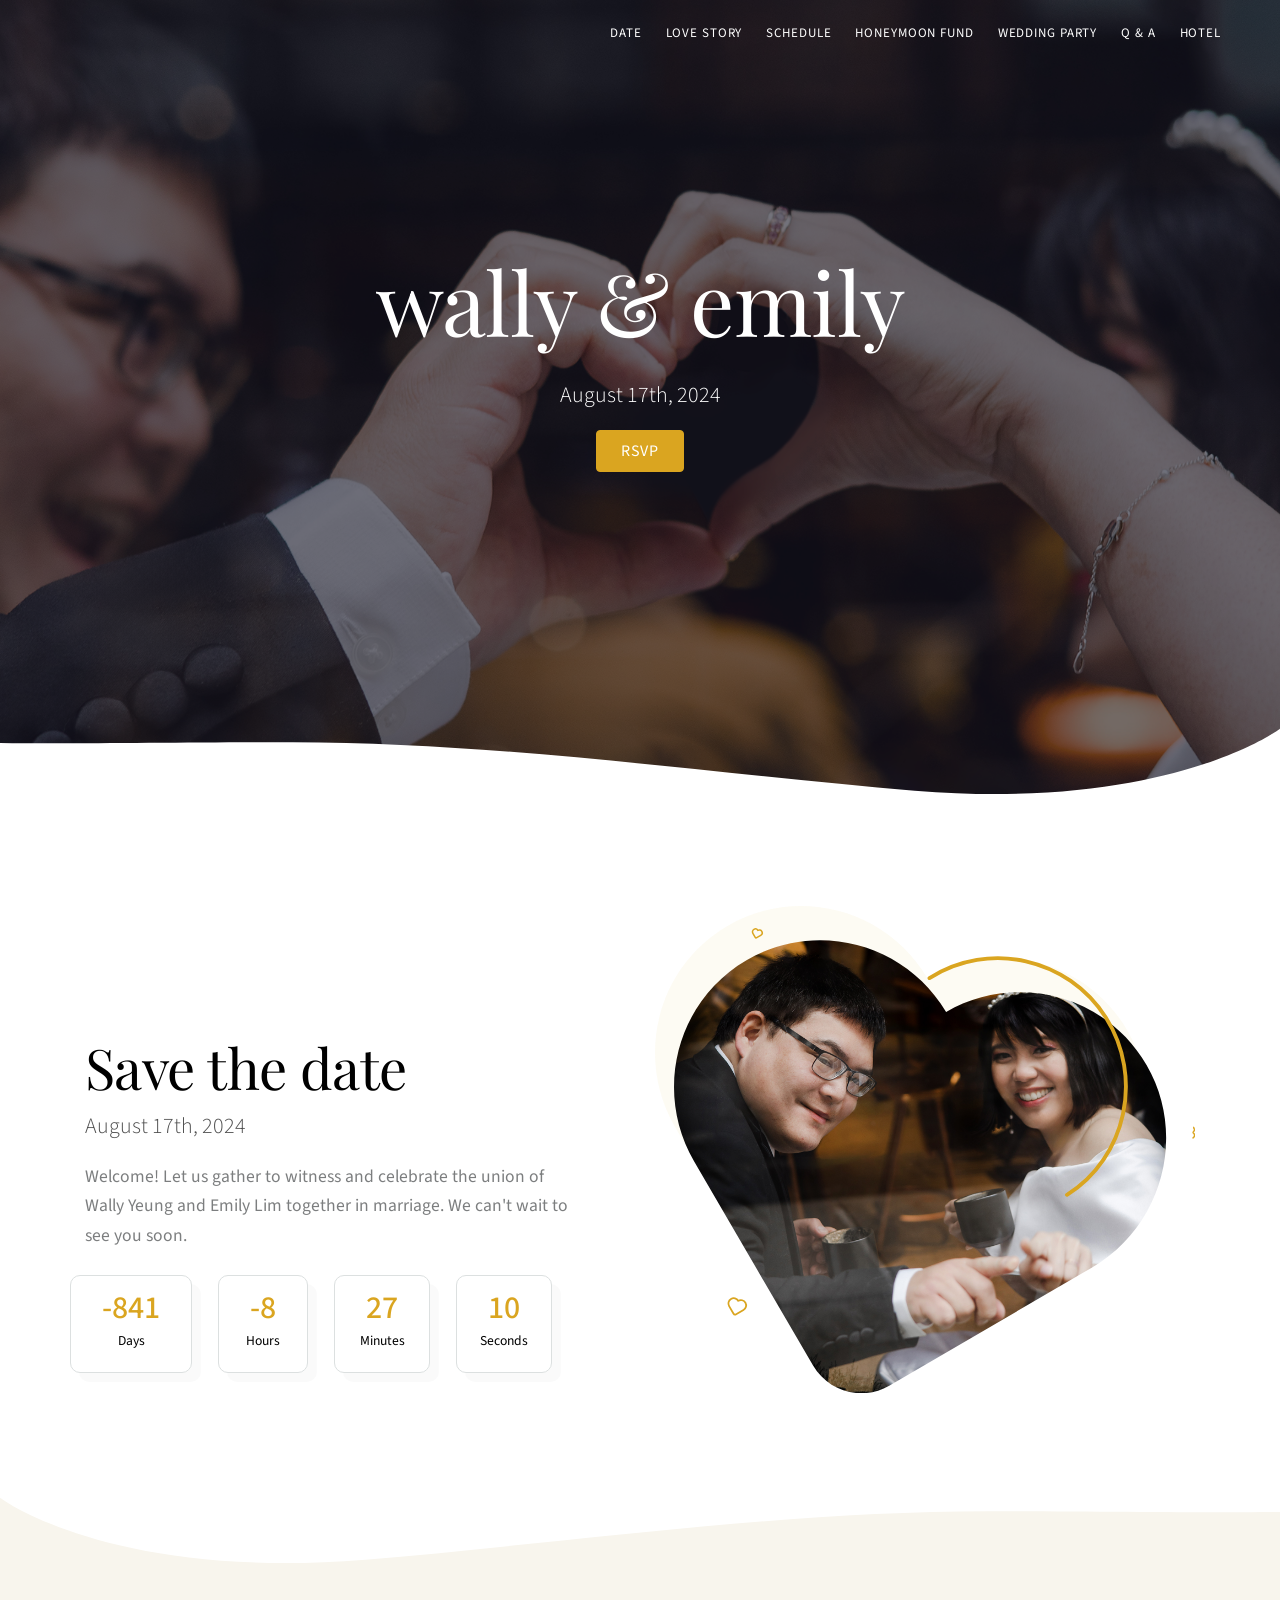
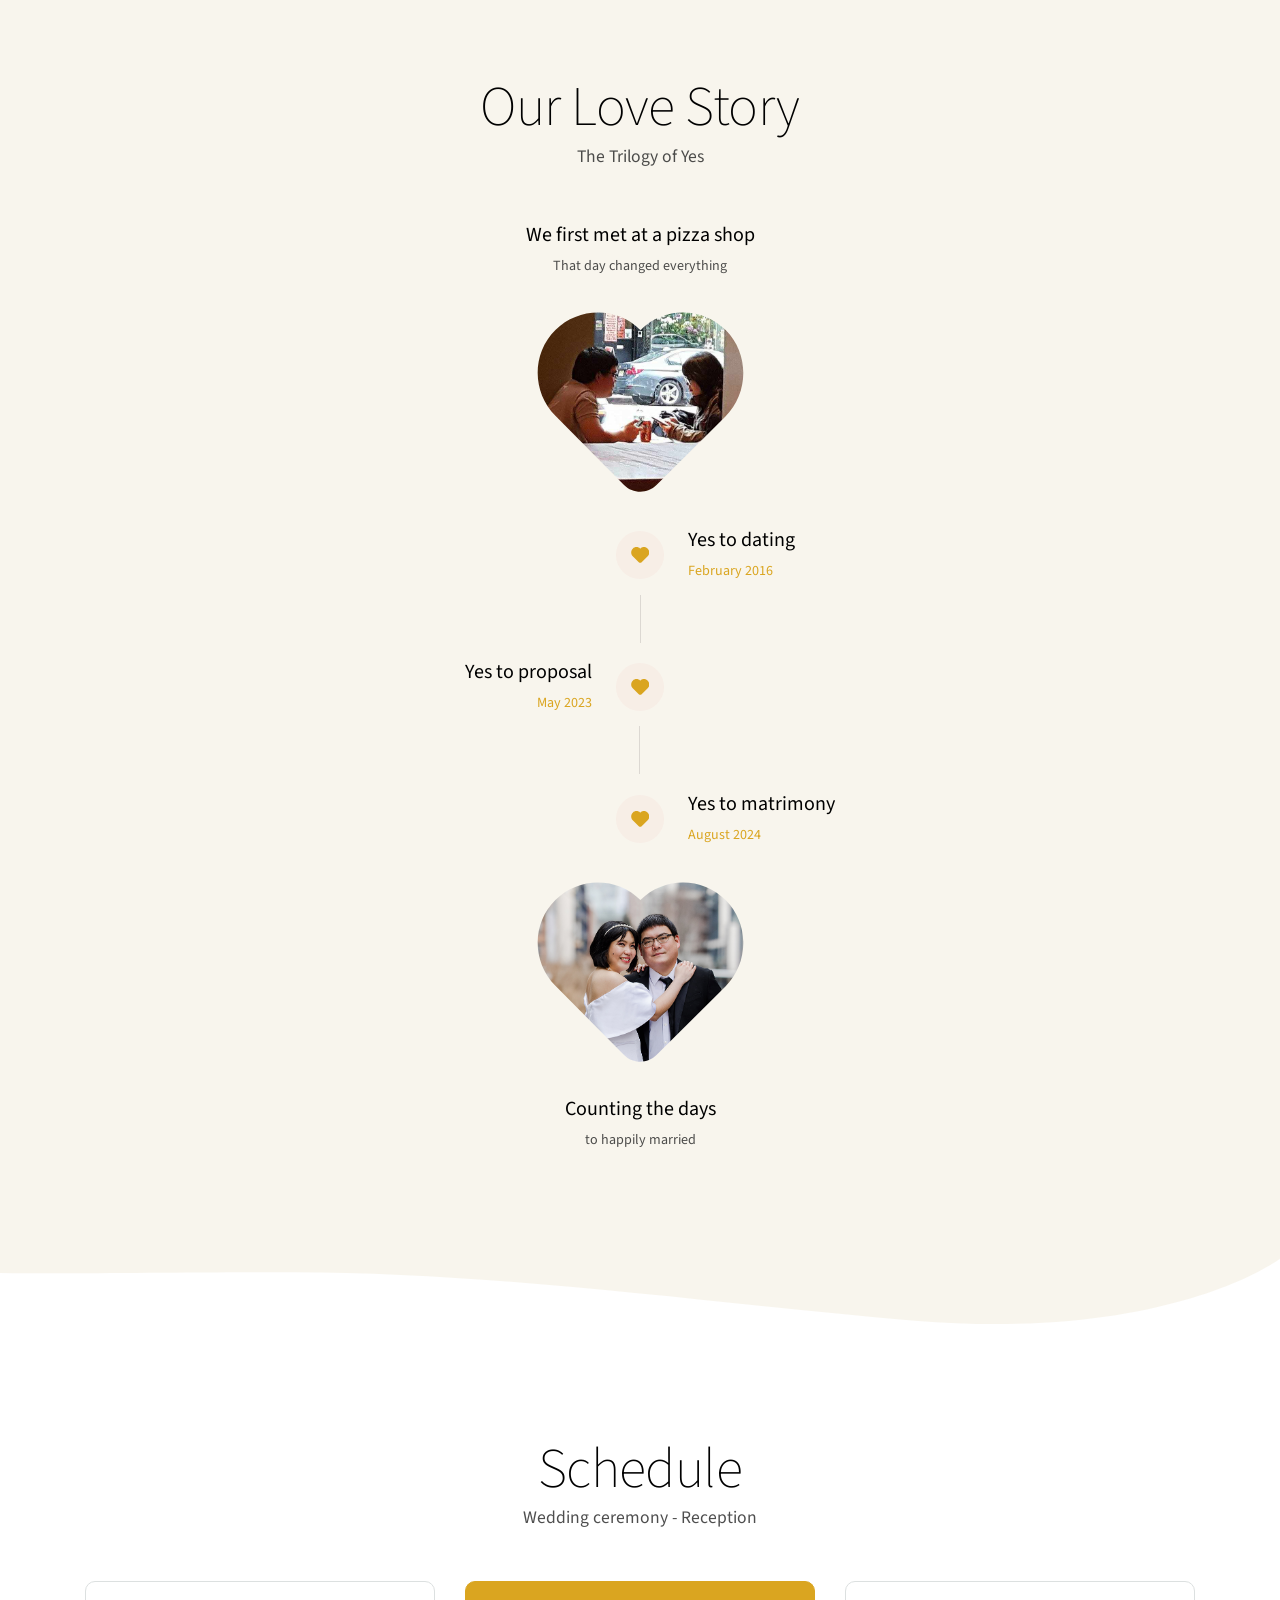
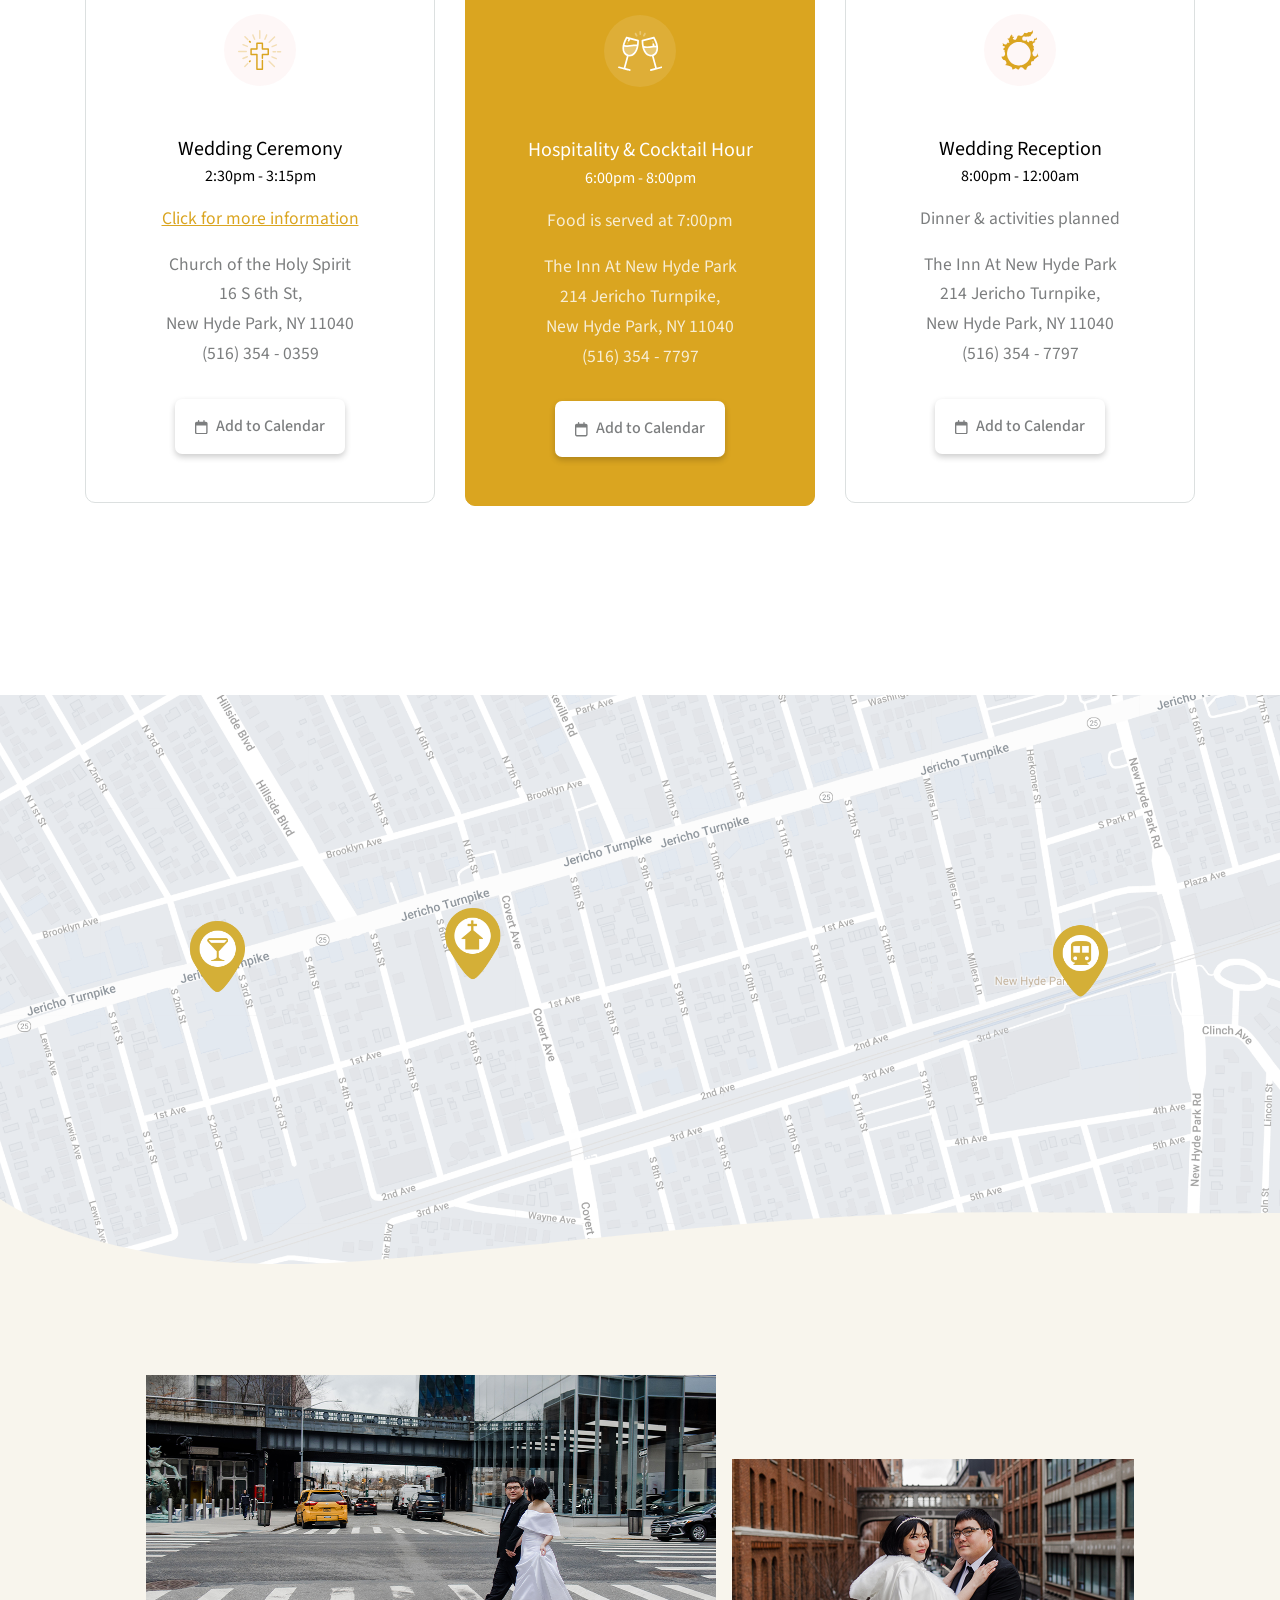
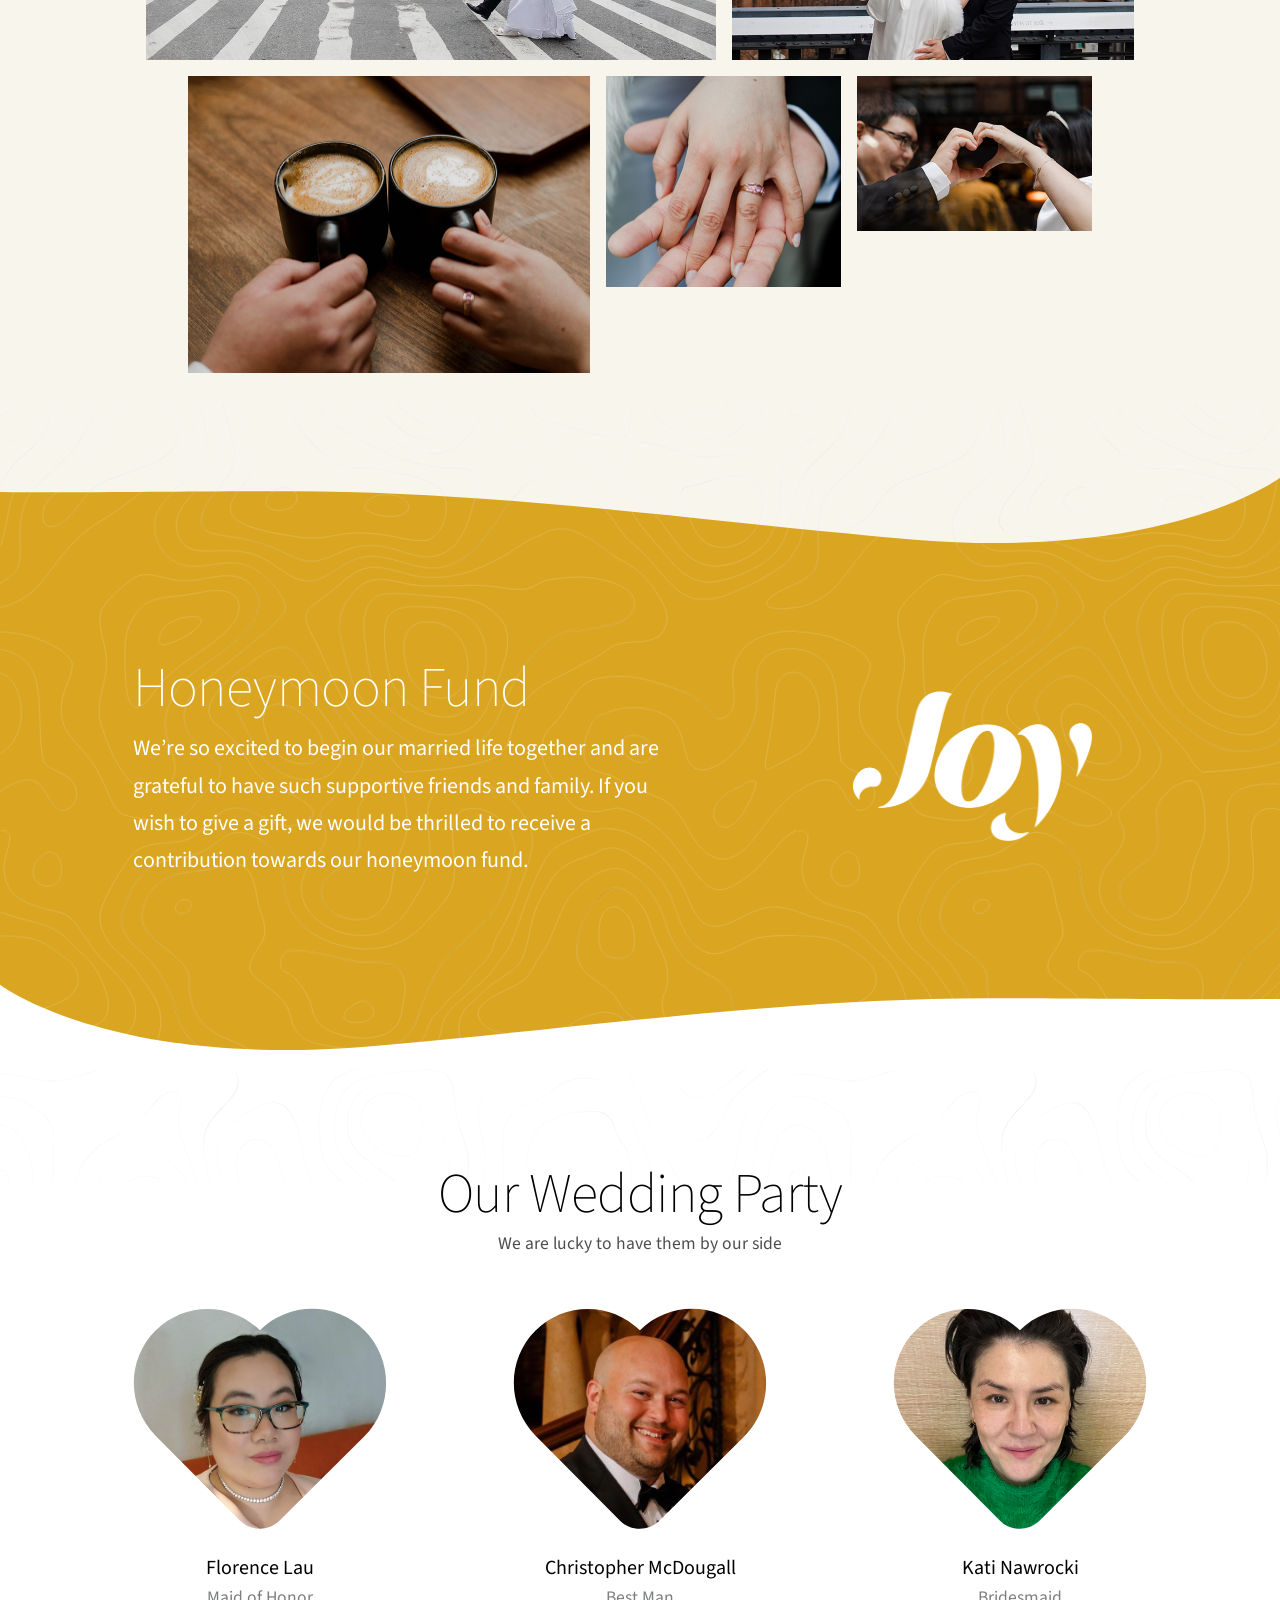
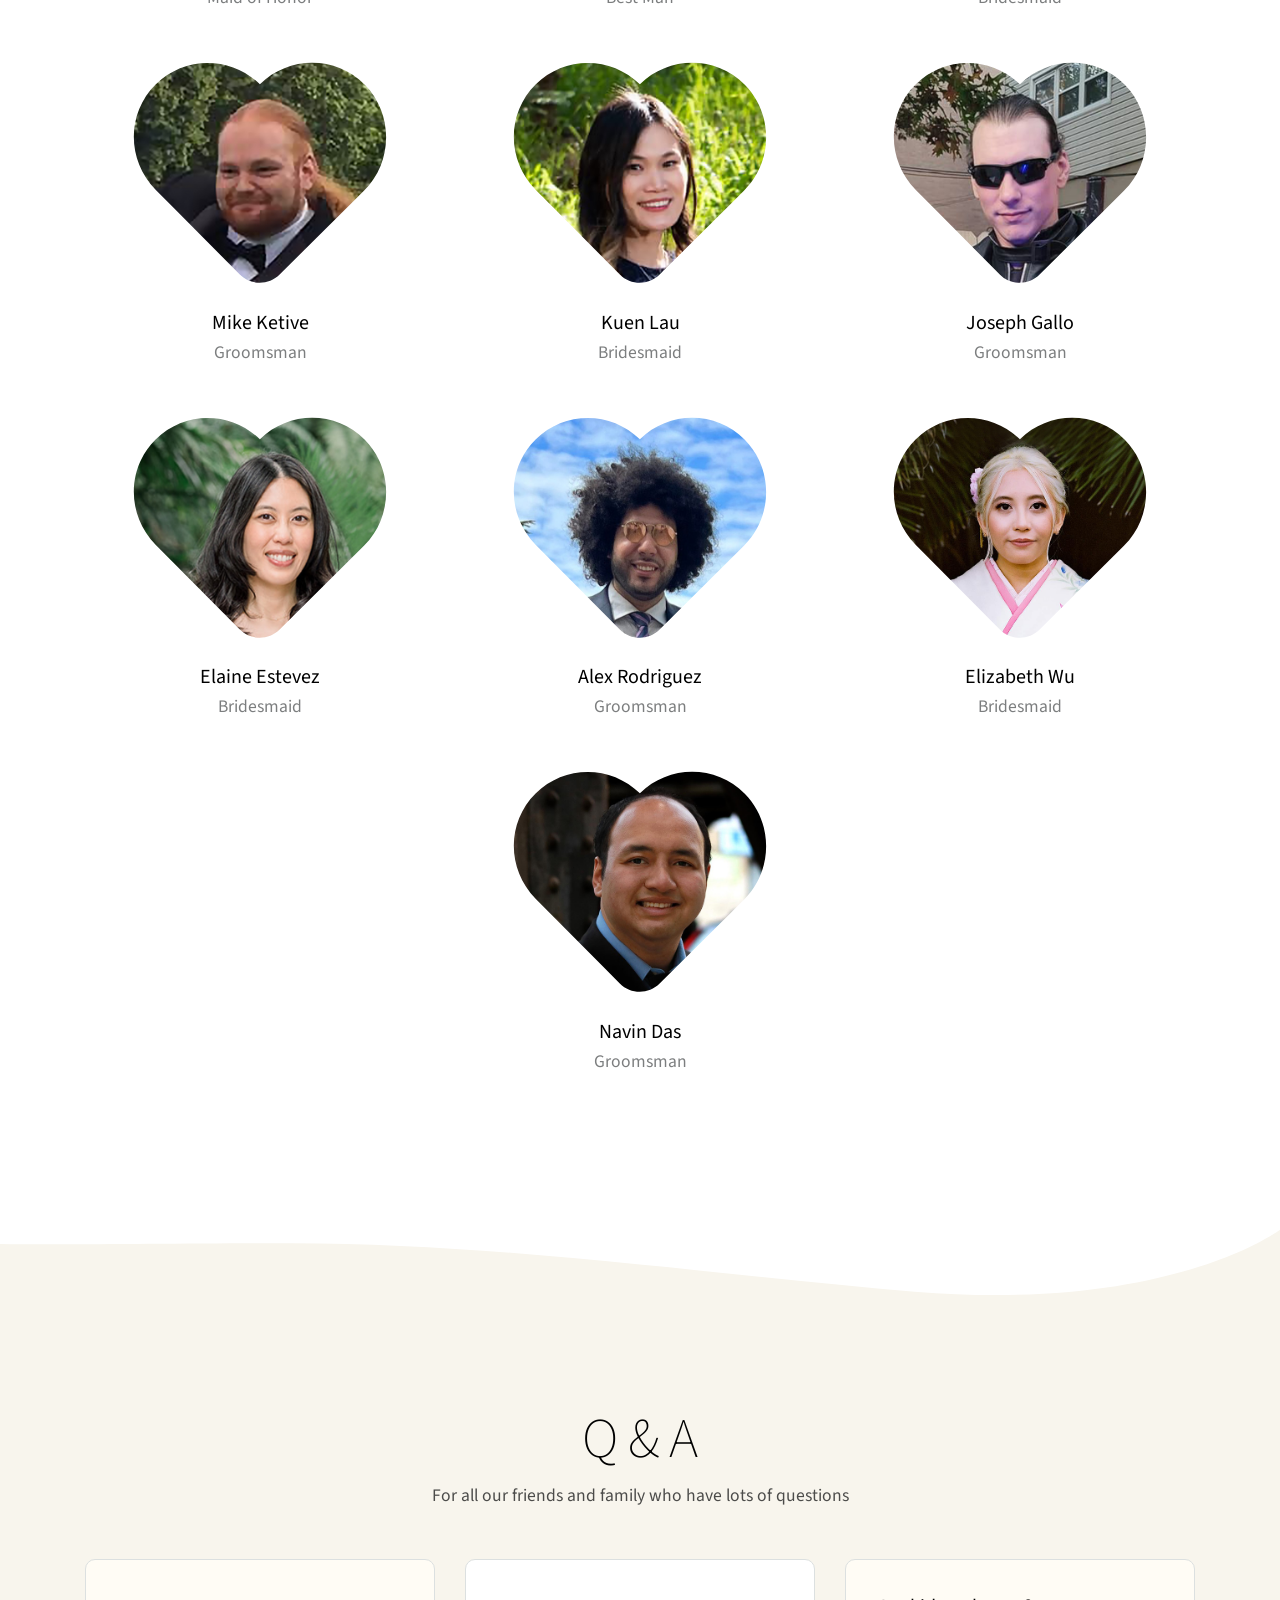
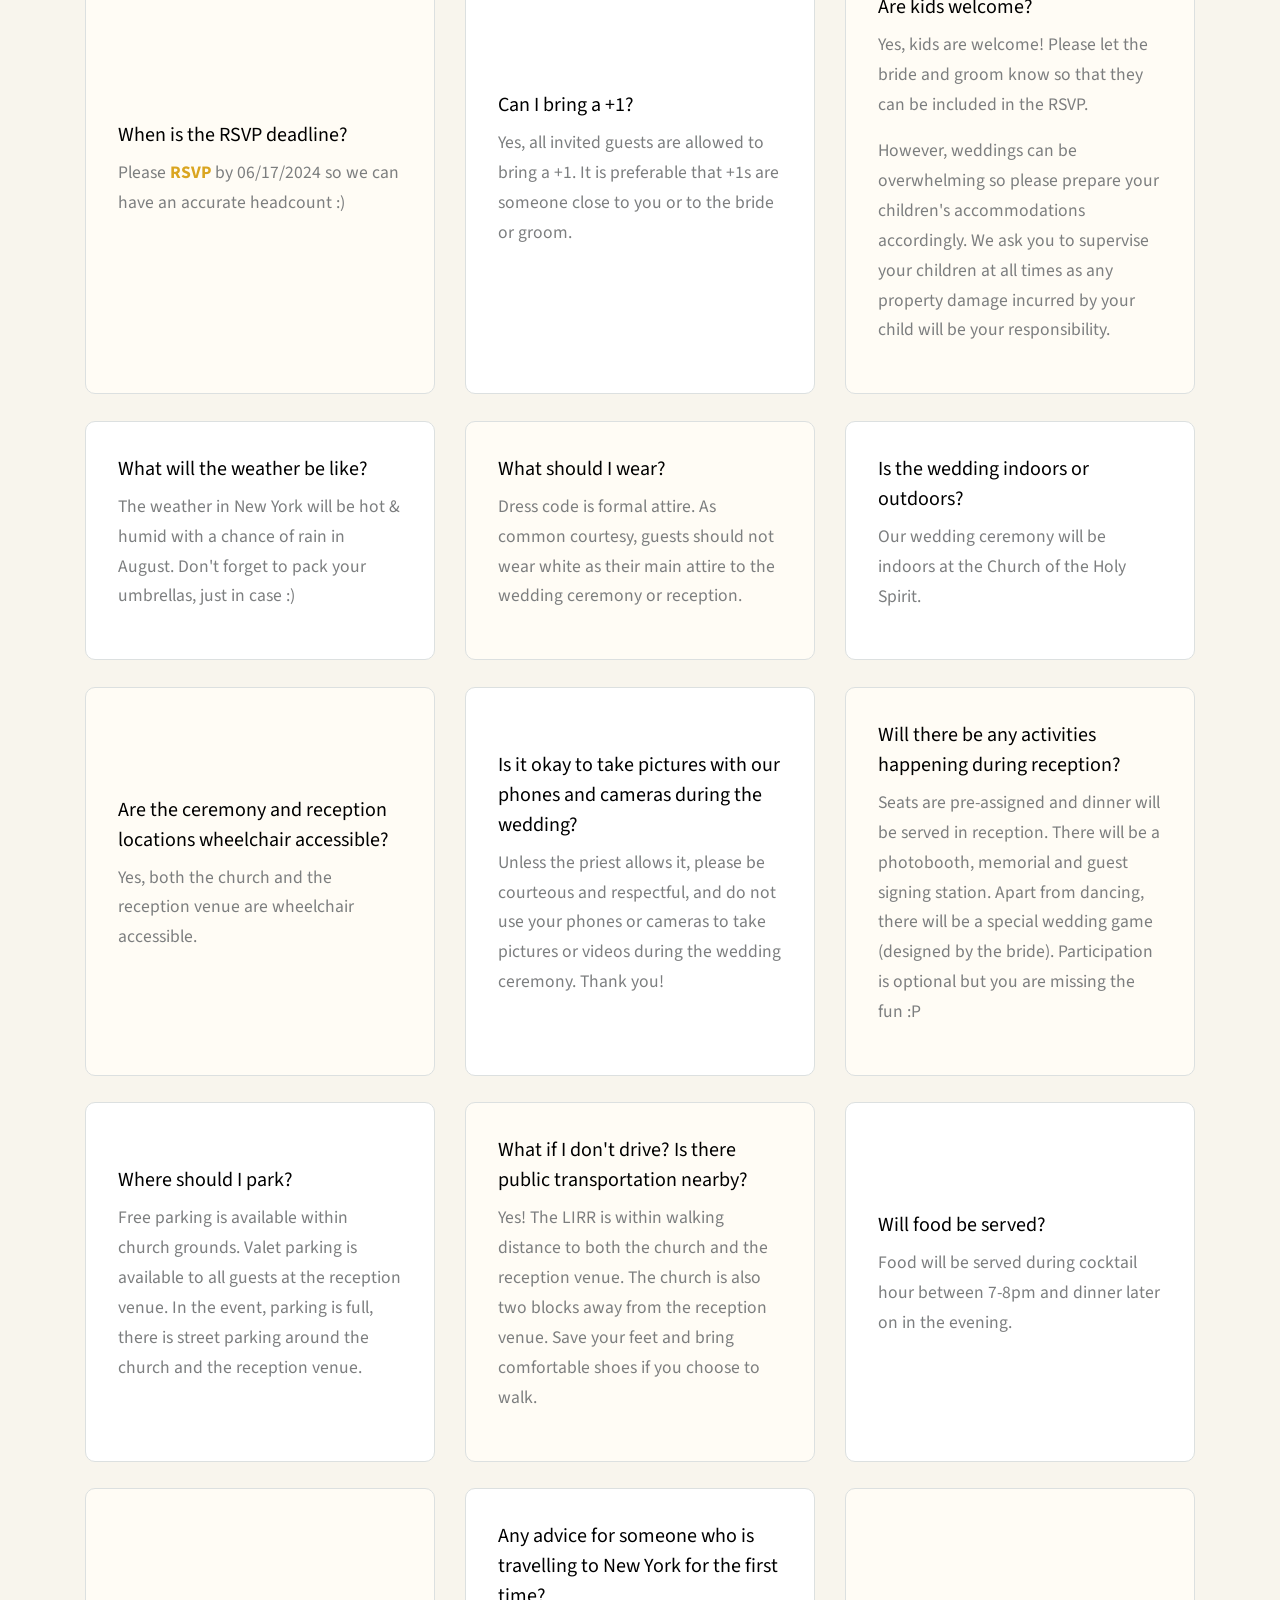
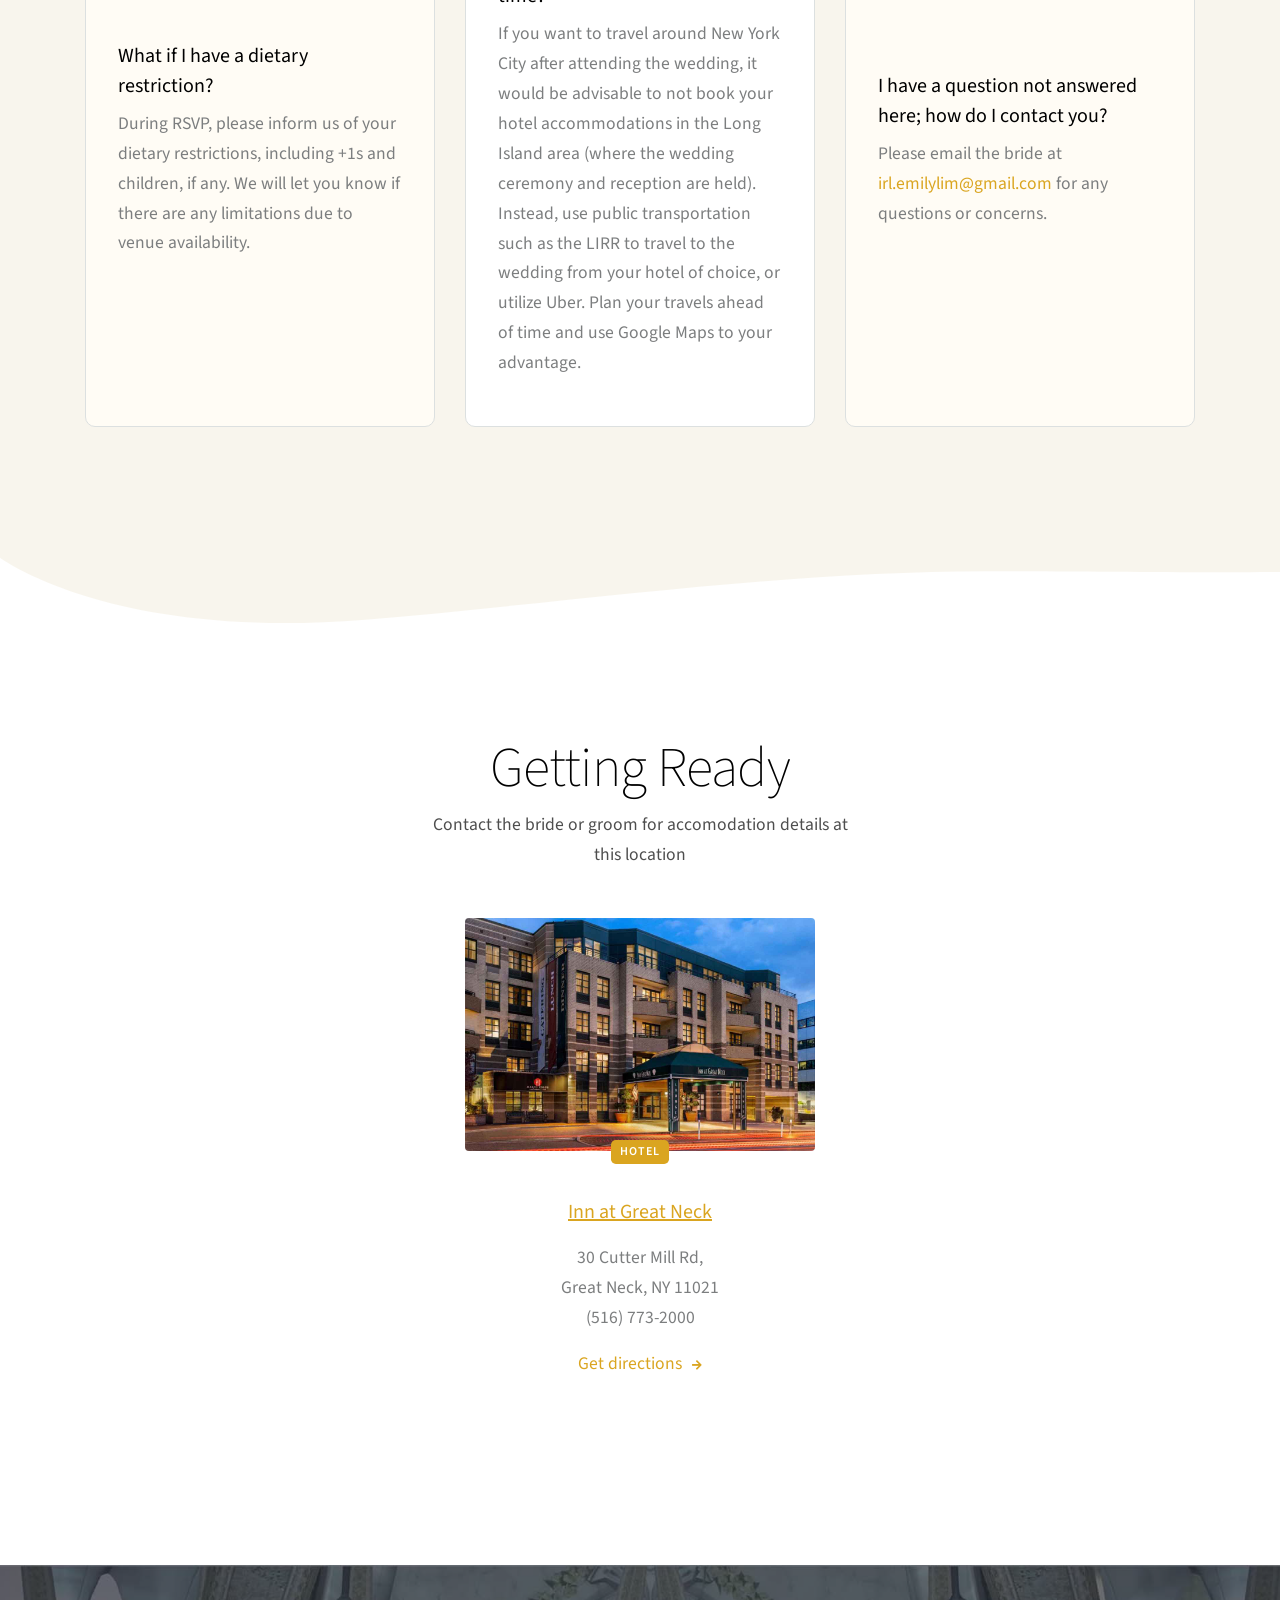
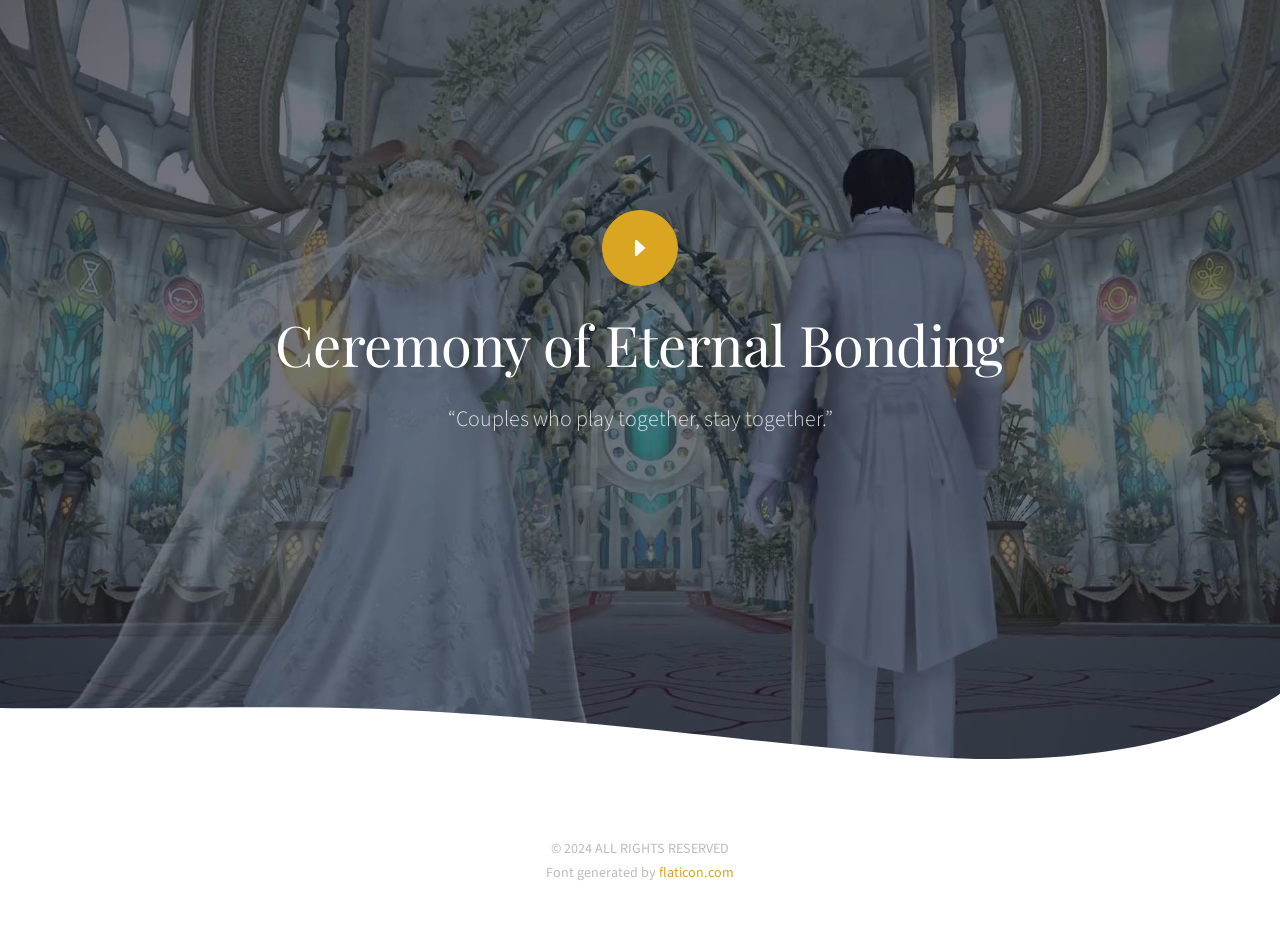
==== commit 21e3a20e: "Change ceremony end time" ====
--- a/index.html
+++ b/index.html
@@ -448,7 +448,7 @@
                            </svg>
                         </div>
                         <h5 class="mb-0">Wedding Ceremony</h5>
-                        <h6 class="mb-5">2:30pm - 3:00pm</h6>
+                        <h6 class="mb-5">2:30pm - 3:15pm</h6>
                         <div class="info"><p>Click for more information</p></div>
 
                            <div class="modal">
@@ -463,7 +463,7 @@
 
                                   <h5 style="margin-top: 7%;">Time</h5>
                                      <p>The wedding is scheduled to start on-time at <font style="color: #daa520;">2:30pm EDT</font>.
-                                     <br>All guests must arrive at least 30 minutes early. Seating at the very front is reserved for the wedding party and family. Aside from the front, there are no assigned seating but if you prefer to be traditional- the bride side is on the left and the groom is on the right. 
+                                     <br>All guests must arrive at least 30 minutes early. Seating at the very front is reserved for the wedding party and family. Aside from the front, there are no assigned seating but if you prefer to be traditional- the bride side is on the right and the groom is on the left. 
                                      <br><br>Please be respectful to the priest and the church's rules, we are all guests and disrespectful behavior will reflect poorly on the bride and groom. The use of electronics is not allowed during the ceremony. Guest photography and videography are only permitted at the priest's discretion.</p>
                              </div>
                            </div>
--- a/css/main.css
+++ b/css/main.css
@@ -3,6 +3,7 @@
 Foxewedding - Beautiful Wedding html template
 Copyright 2019  www.mutationmedia.net 
 Created by : mutationthemes  
+Heavily edited by : MuEnLi
 
 */
 
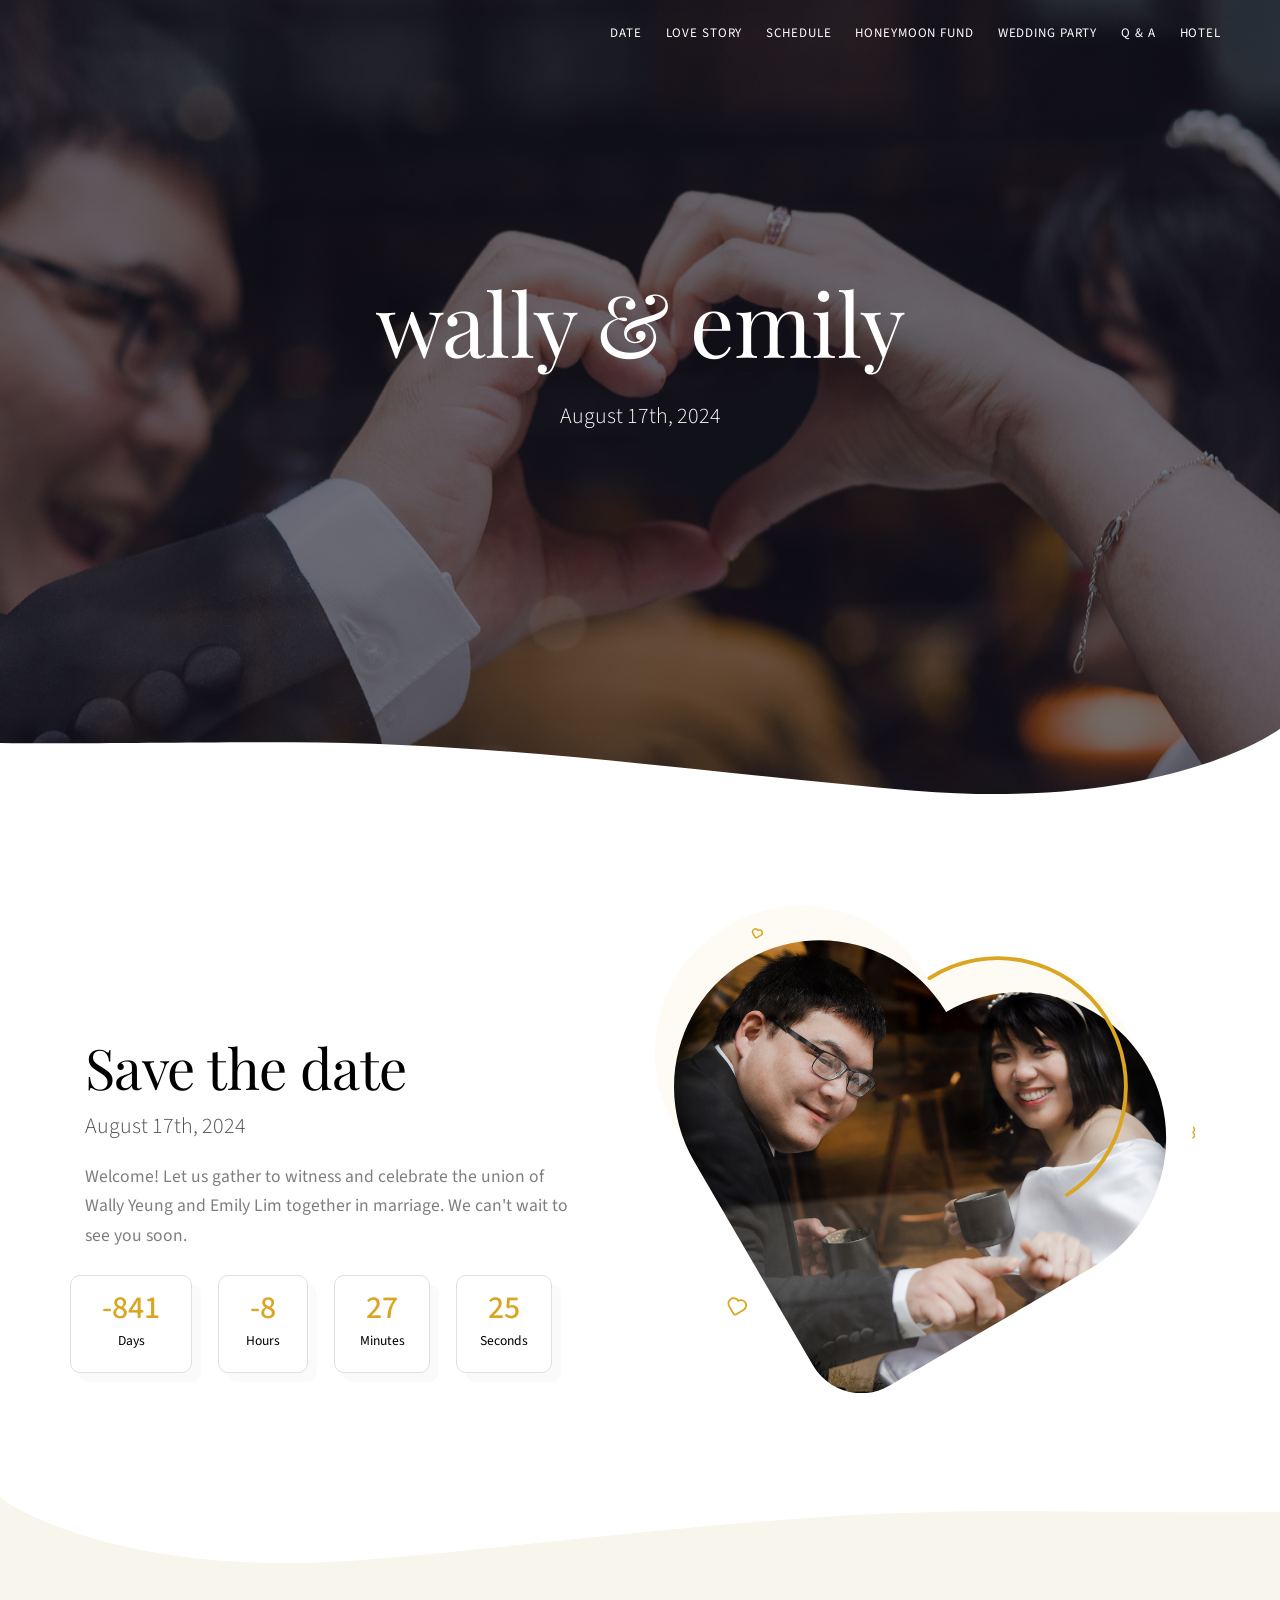
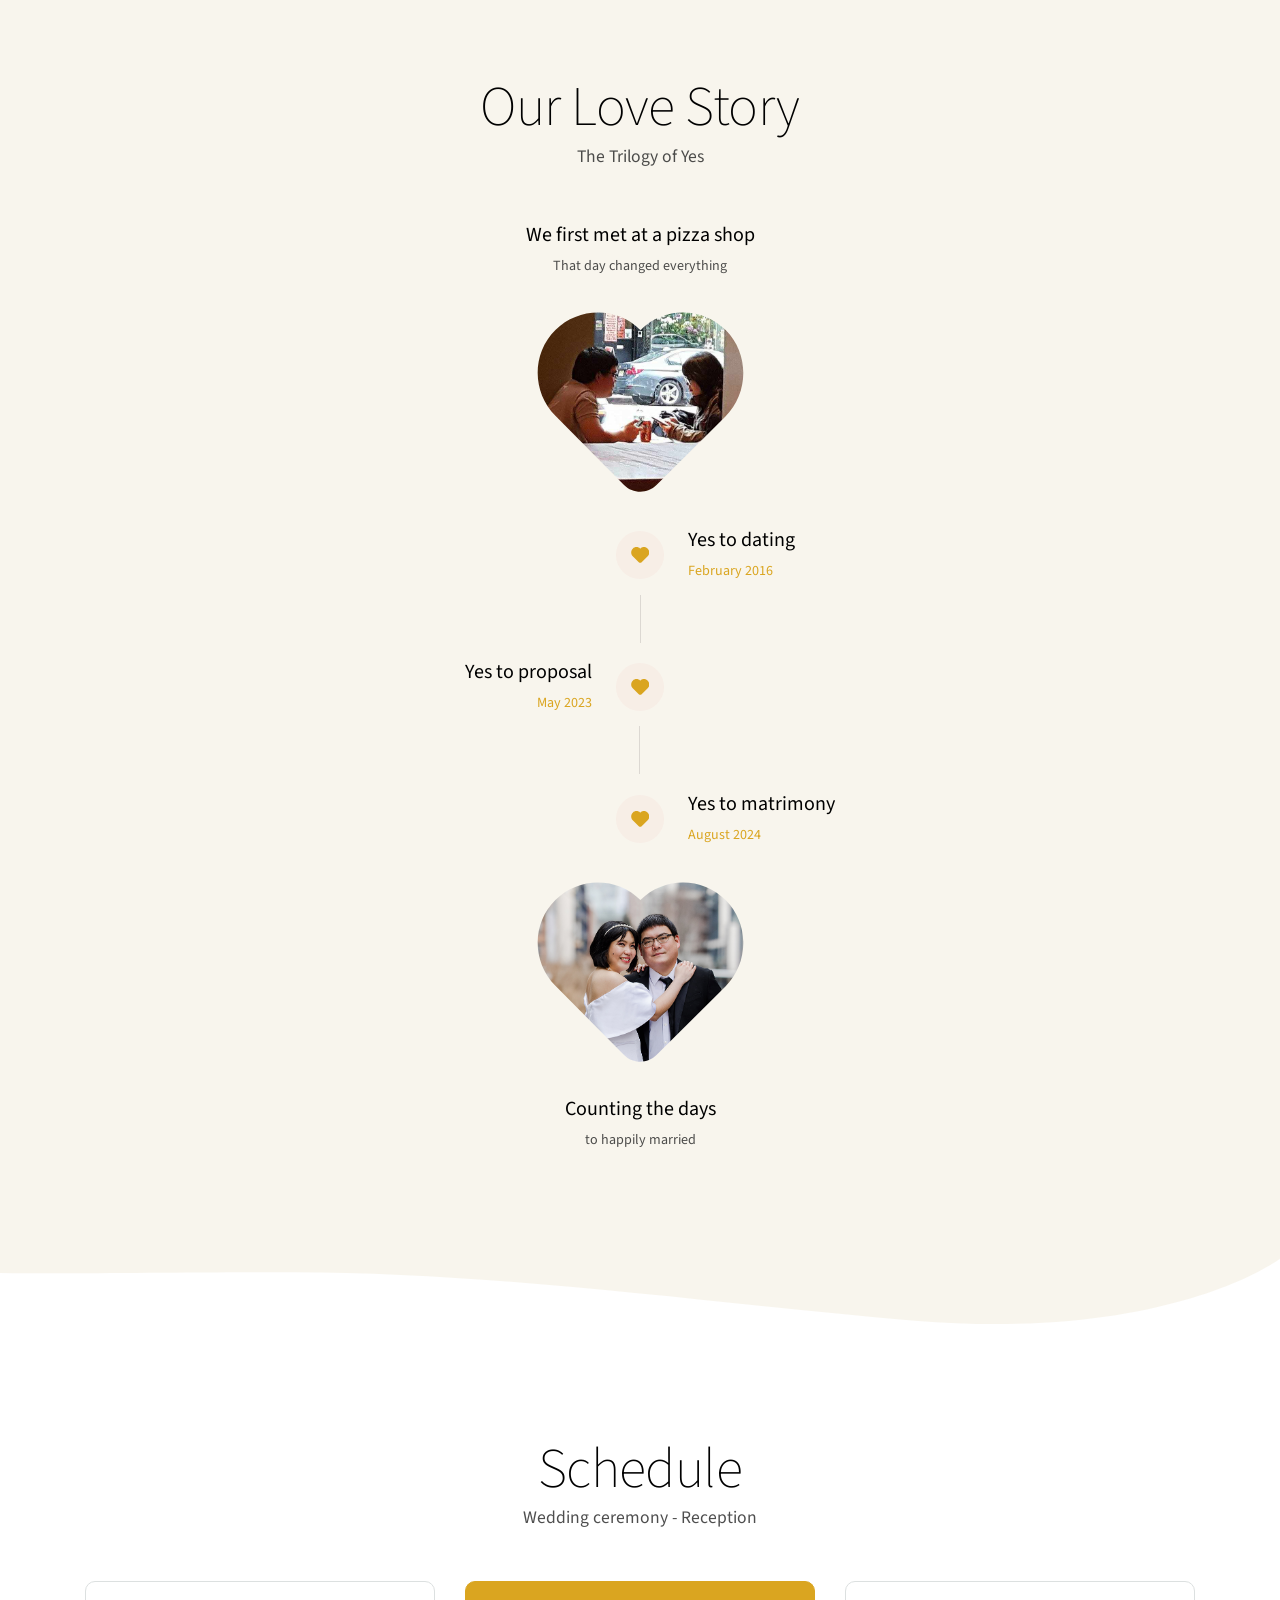
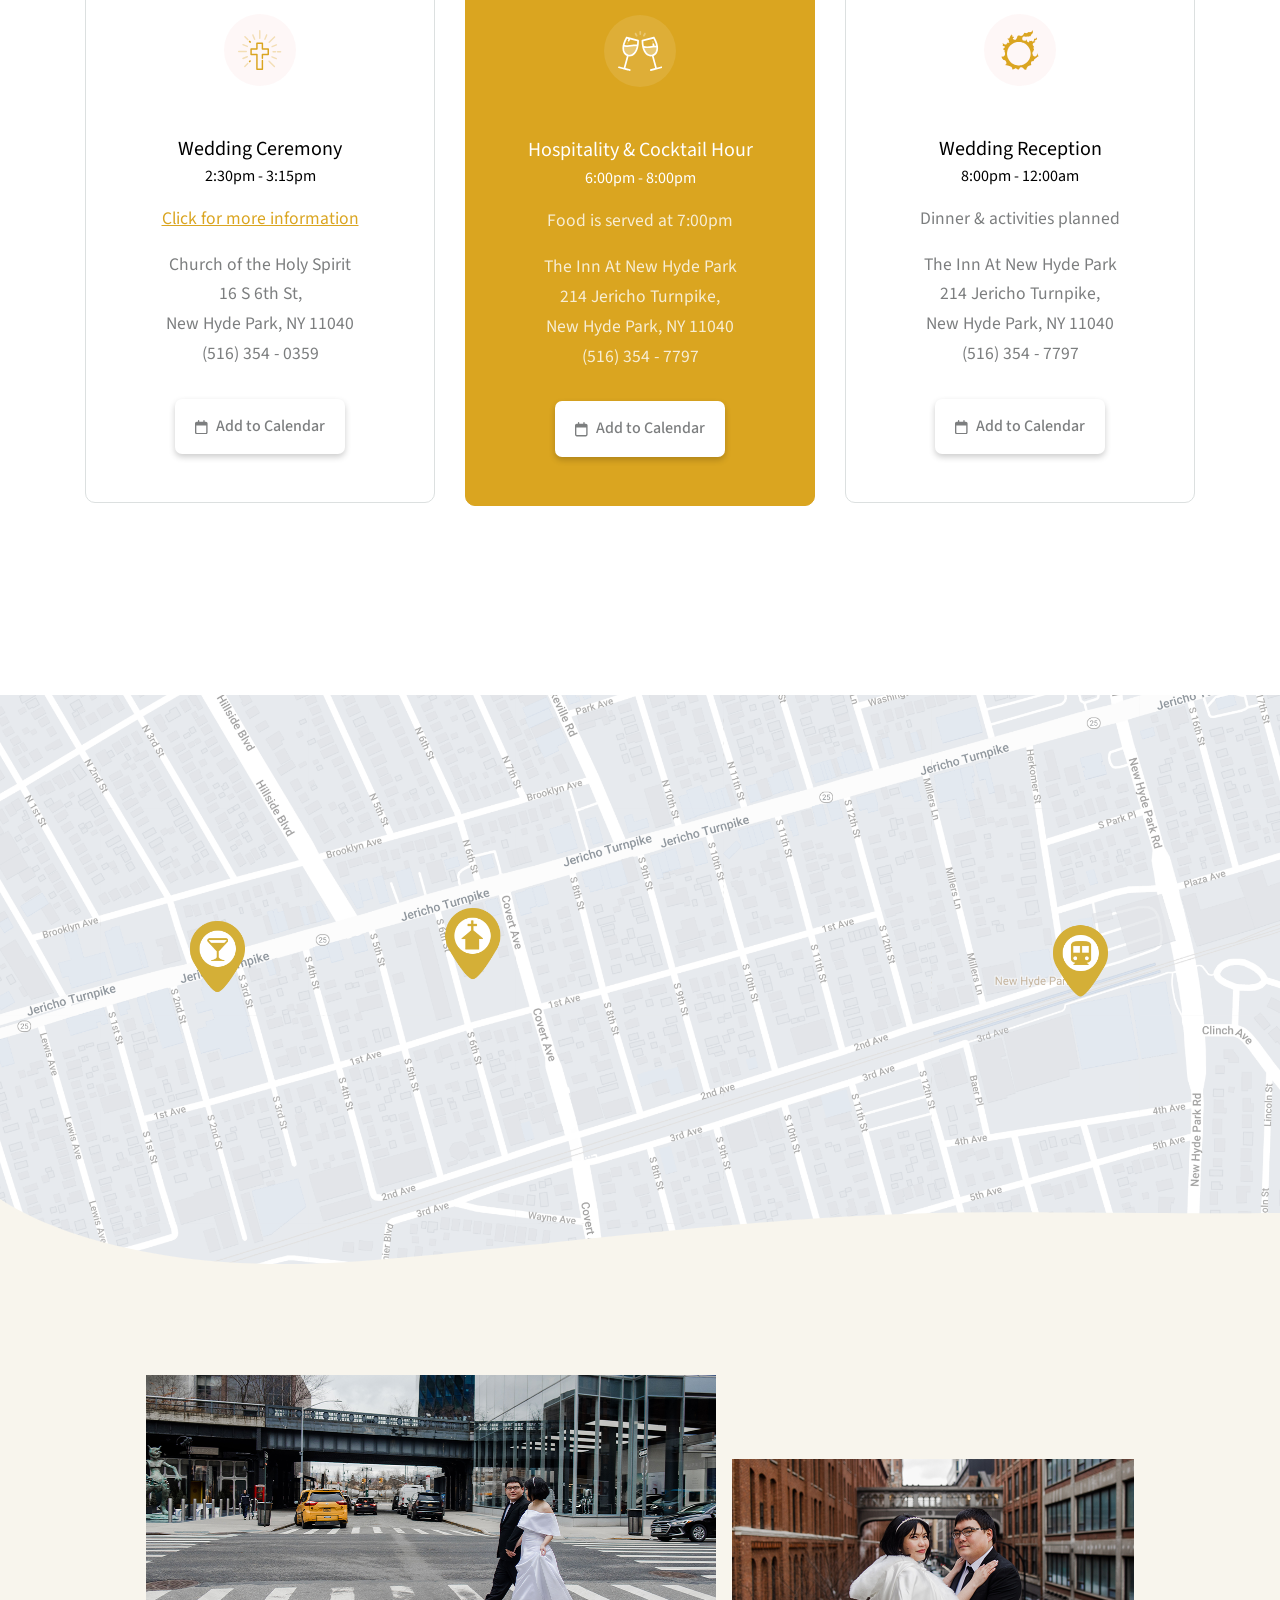
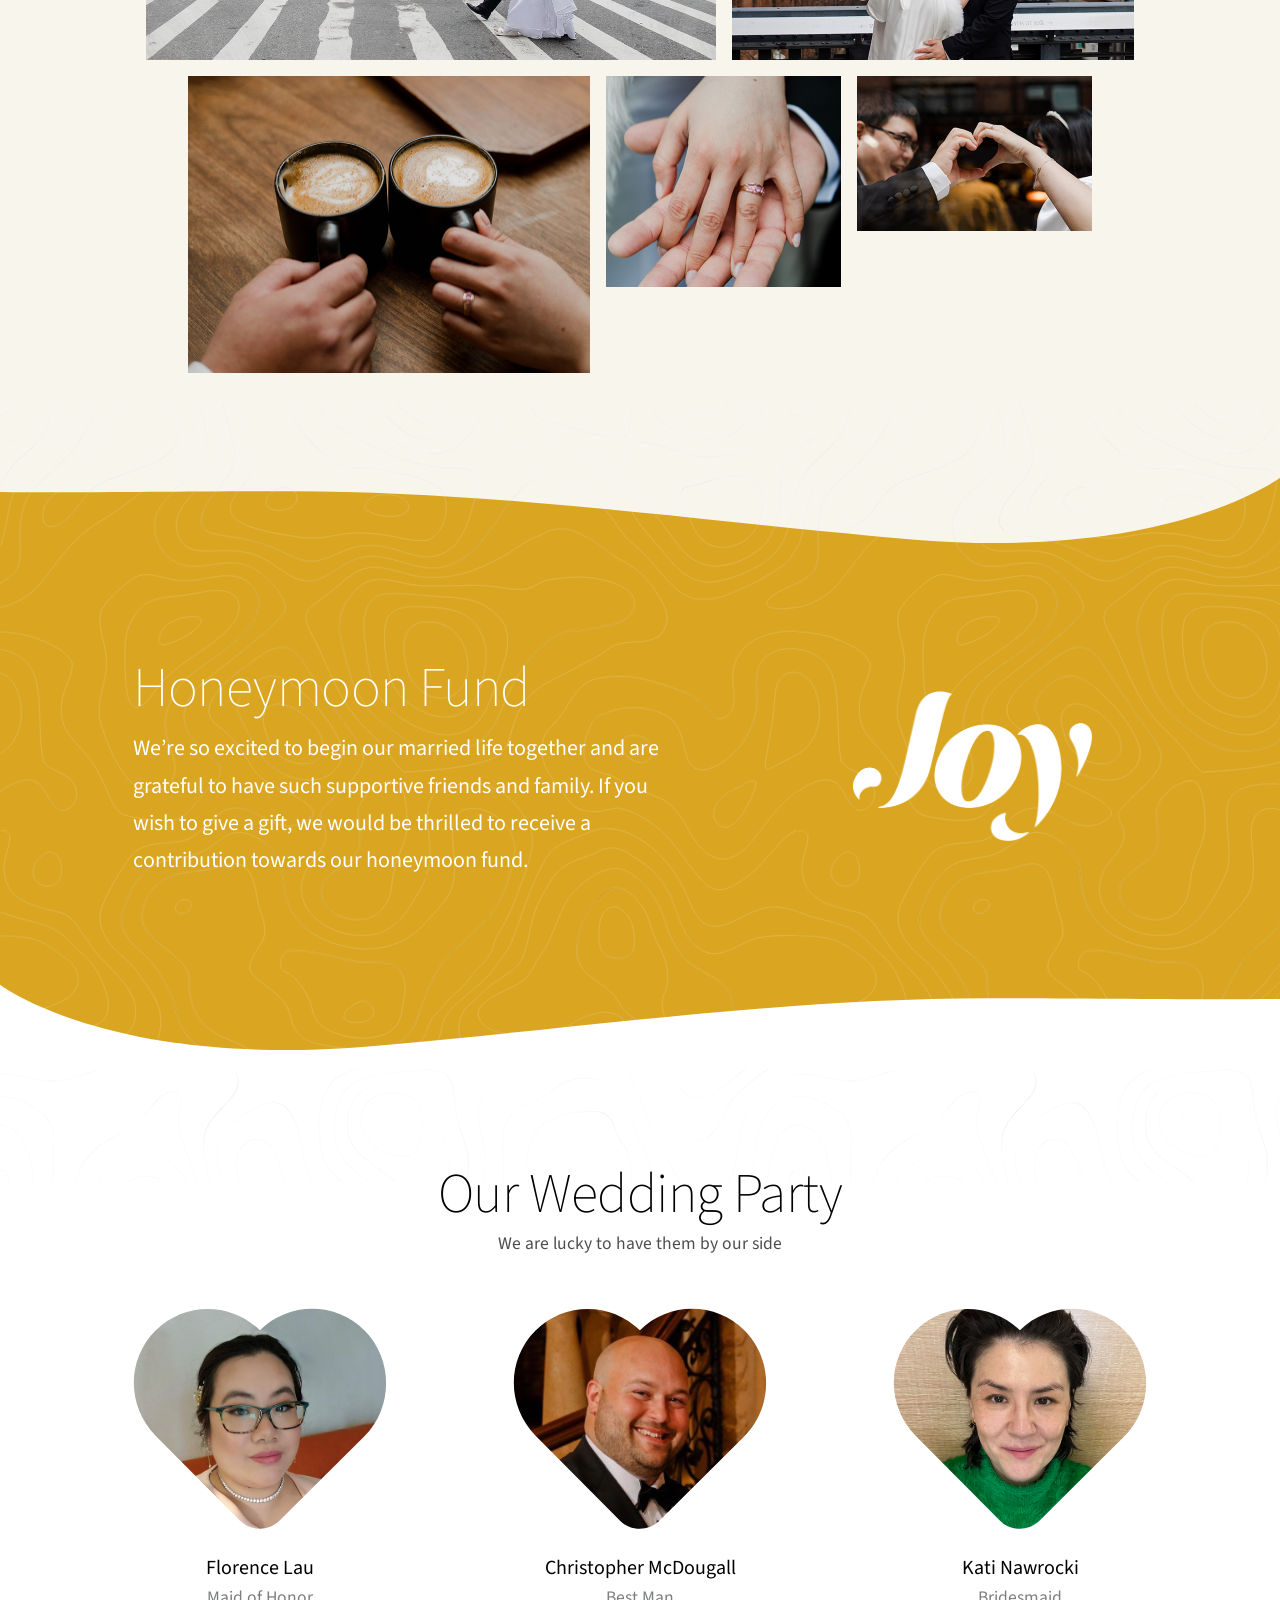
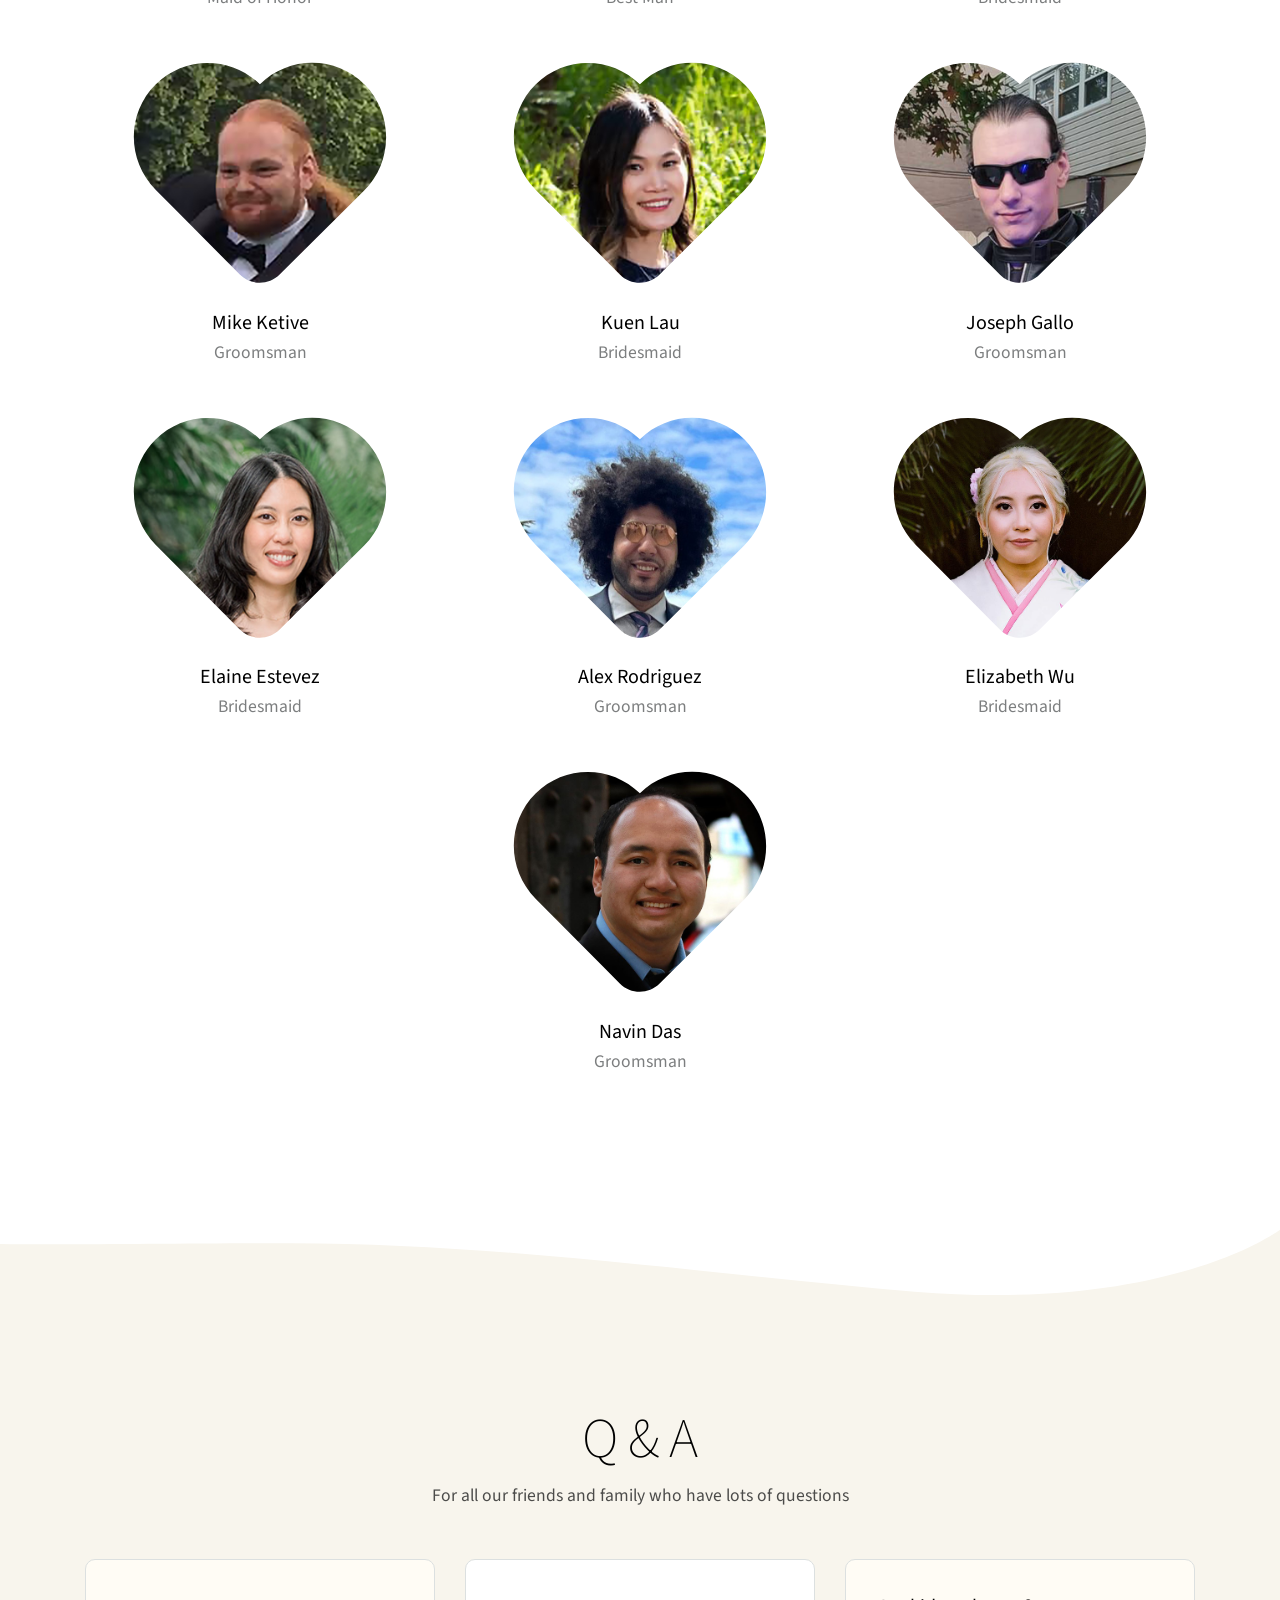
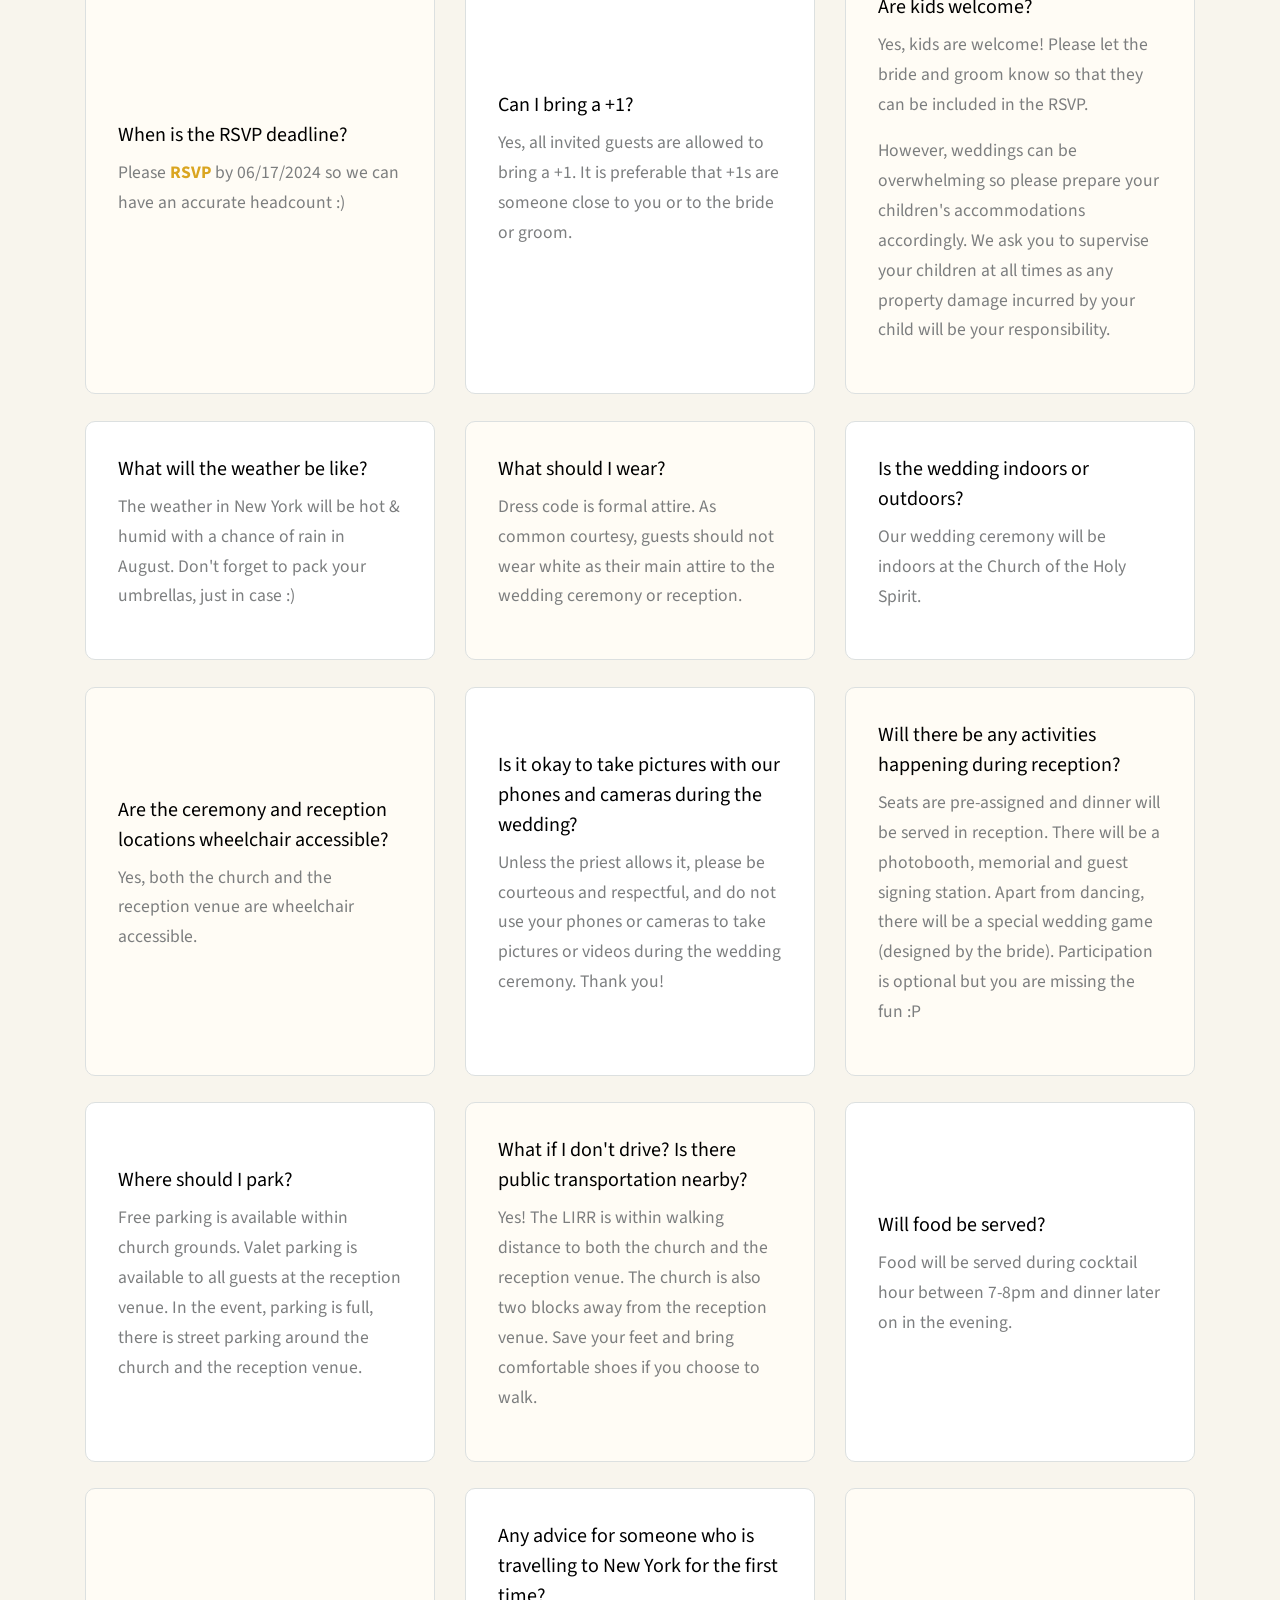
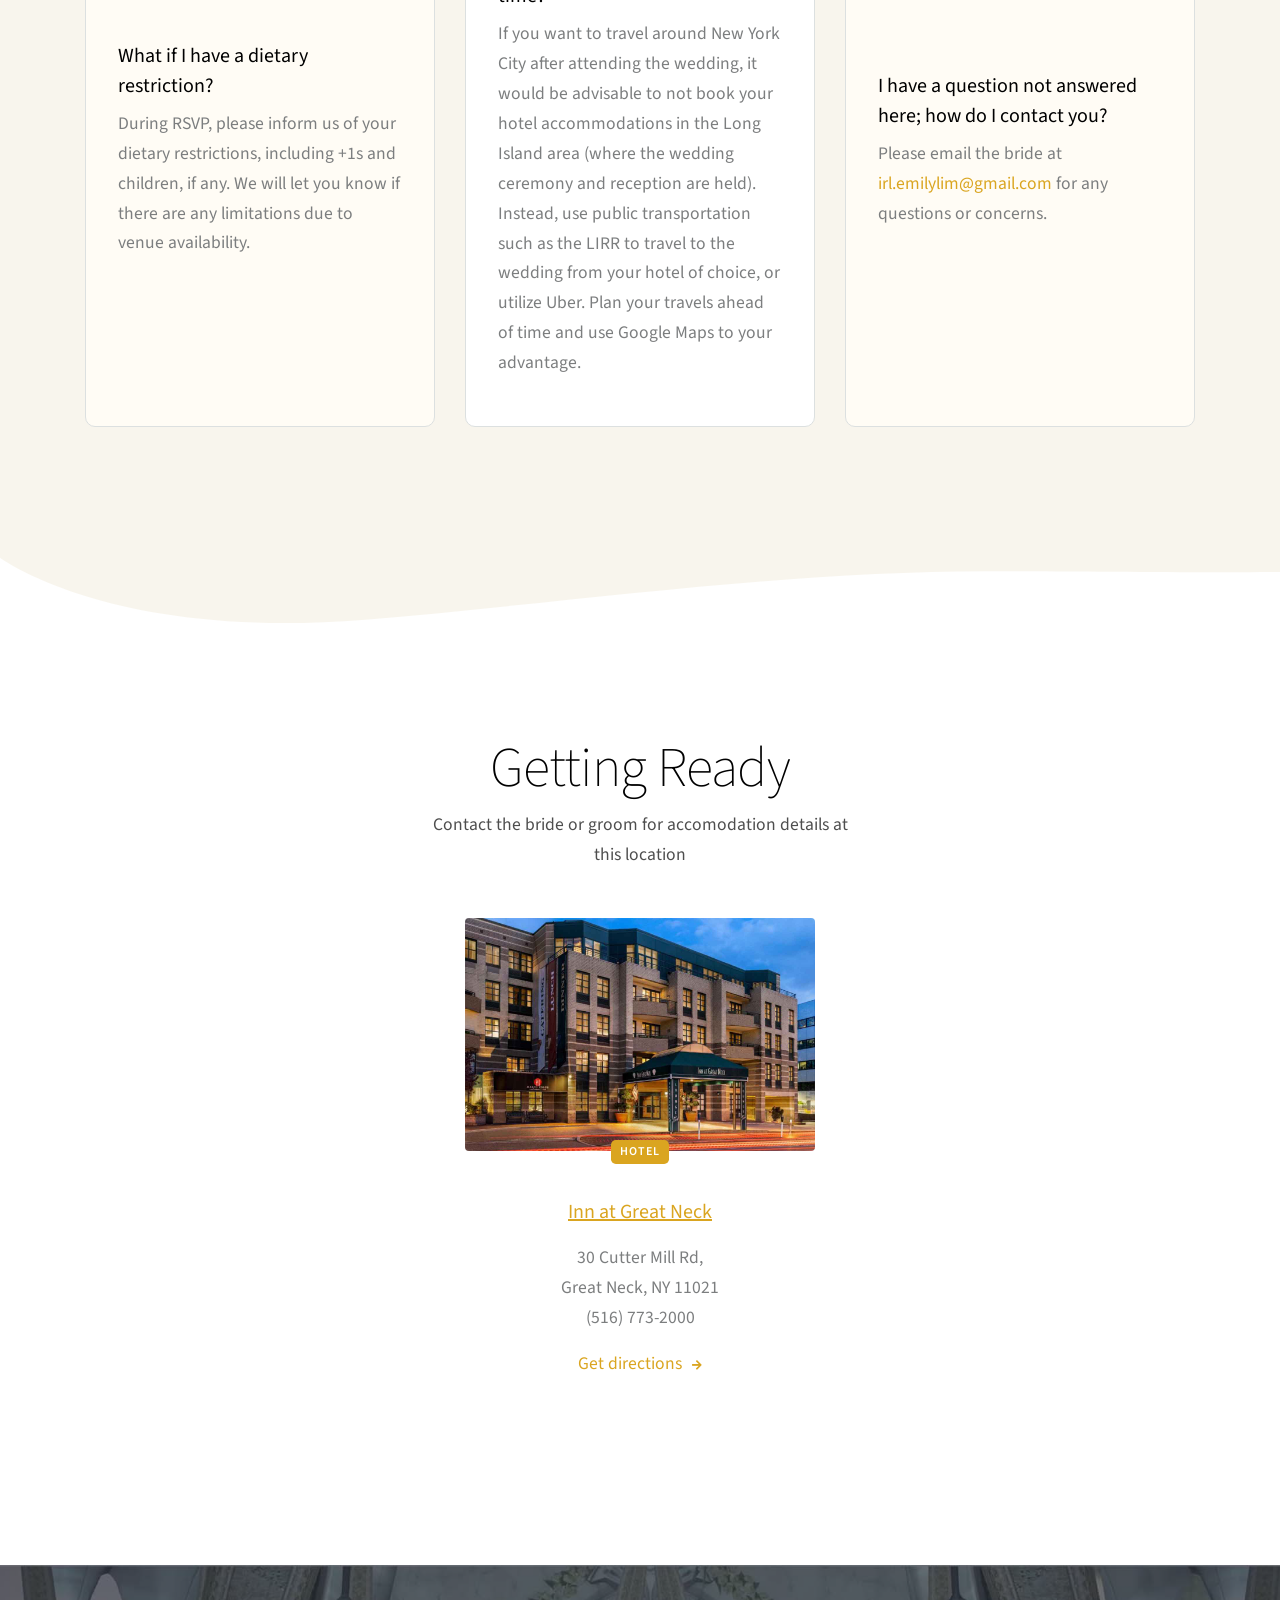
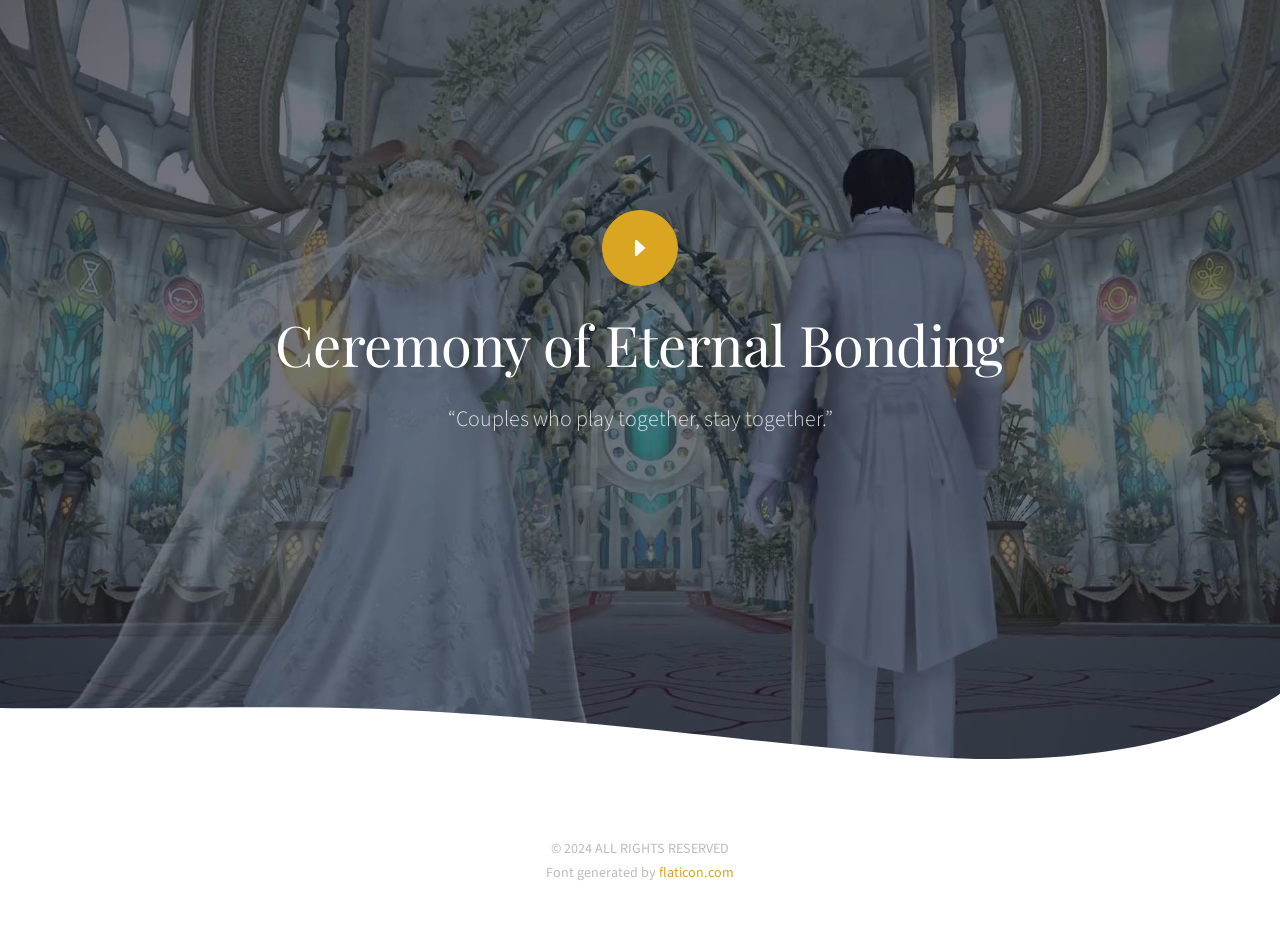
==== commit 02e8a917: "Removed RSVP" ====
--- a/index.html
+++ b/index.html
@@ -70,7 +70,6 @@
                      <div class="col-12">
                         <h1 class="display-2  text-white mb-4">wally &amp; emily</h1>
                         <p class="font-weight-300 text-white  lead mb-5 ">August 17th, 2024</p>
-                        <a href="https://withjoy.com/wally-and-emily/rsvp" target=”_blank” class="btn btn-primary btn-wide-sm btn-sm  scroll">RSVP</a>
                      </div>
                   </div>
                   <!--End row-->
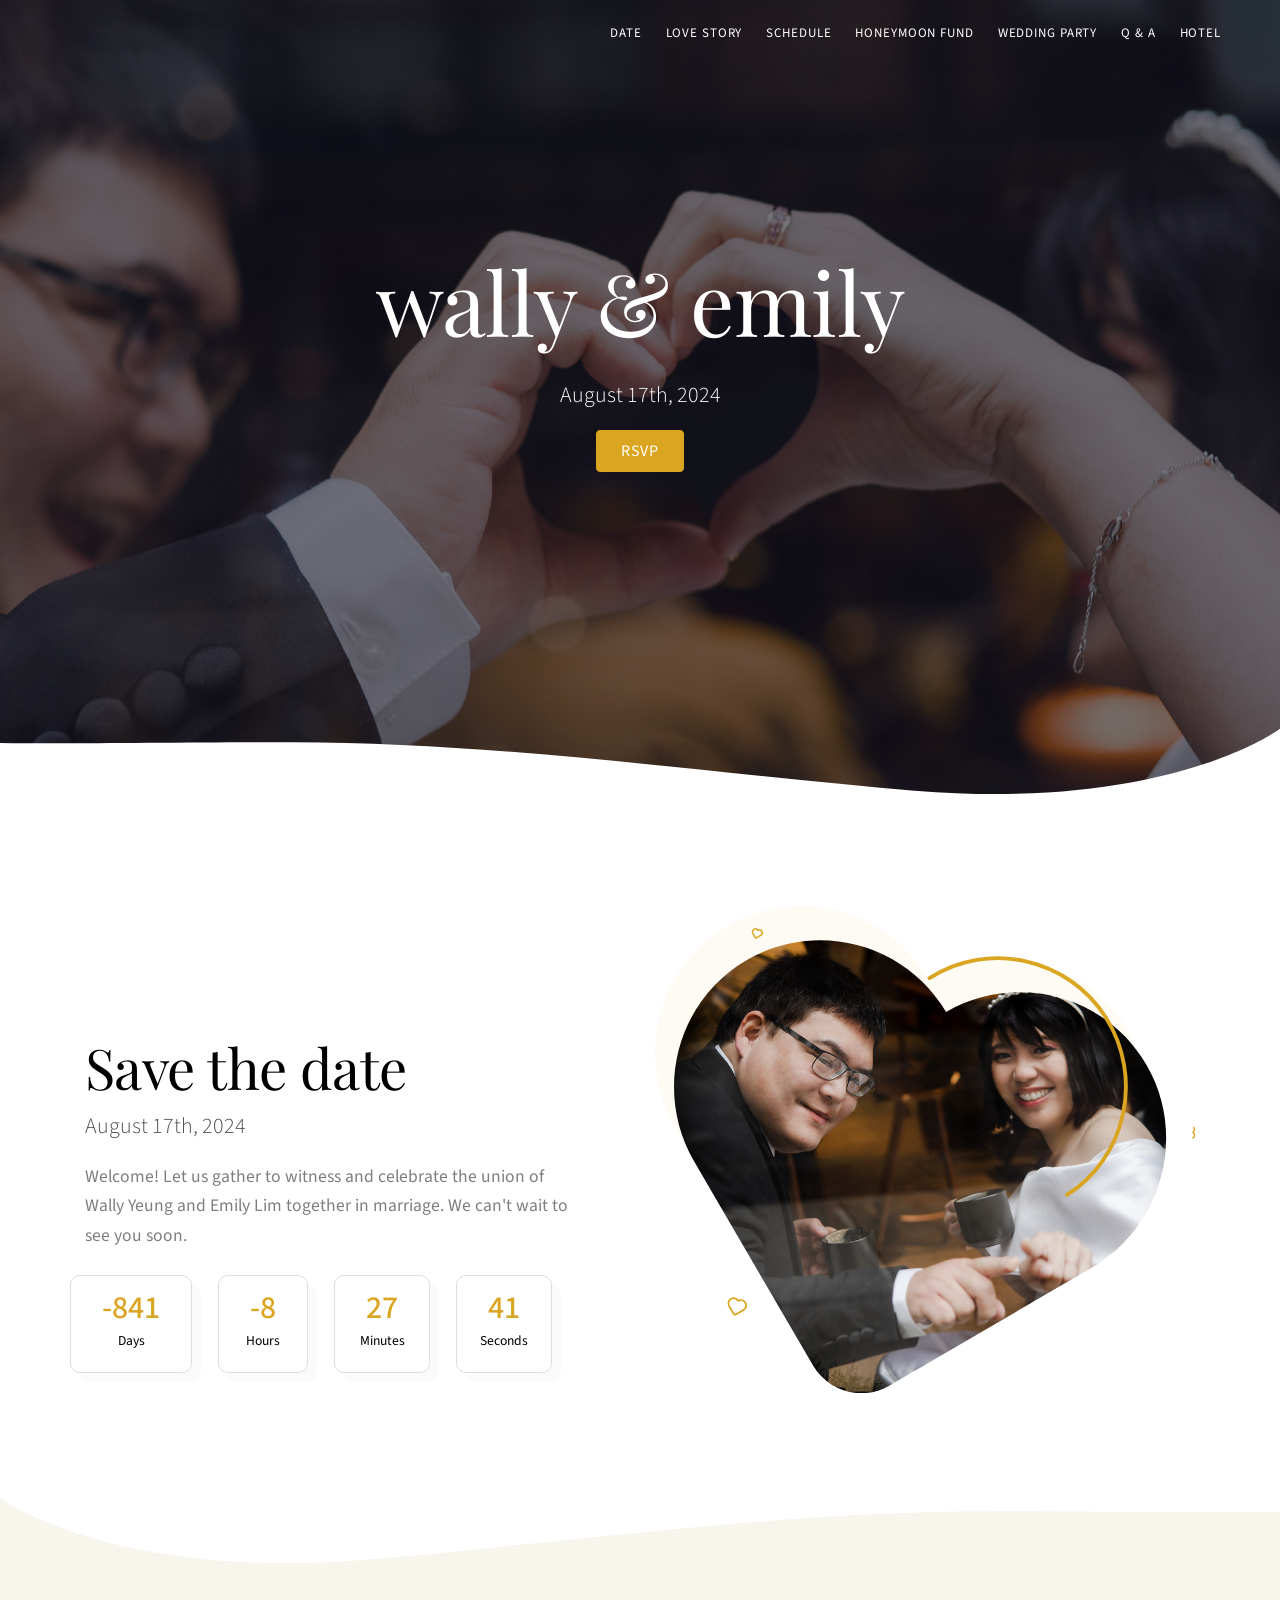
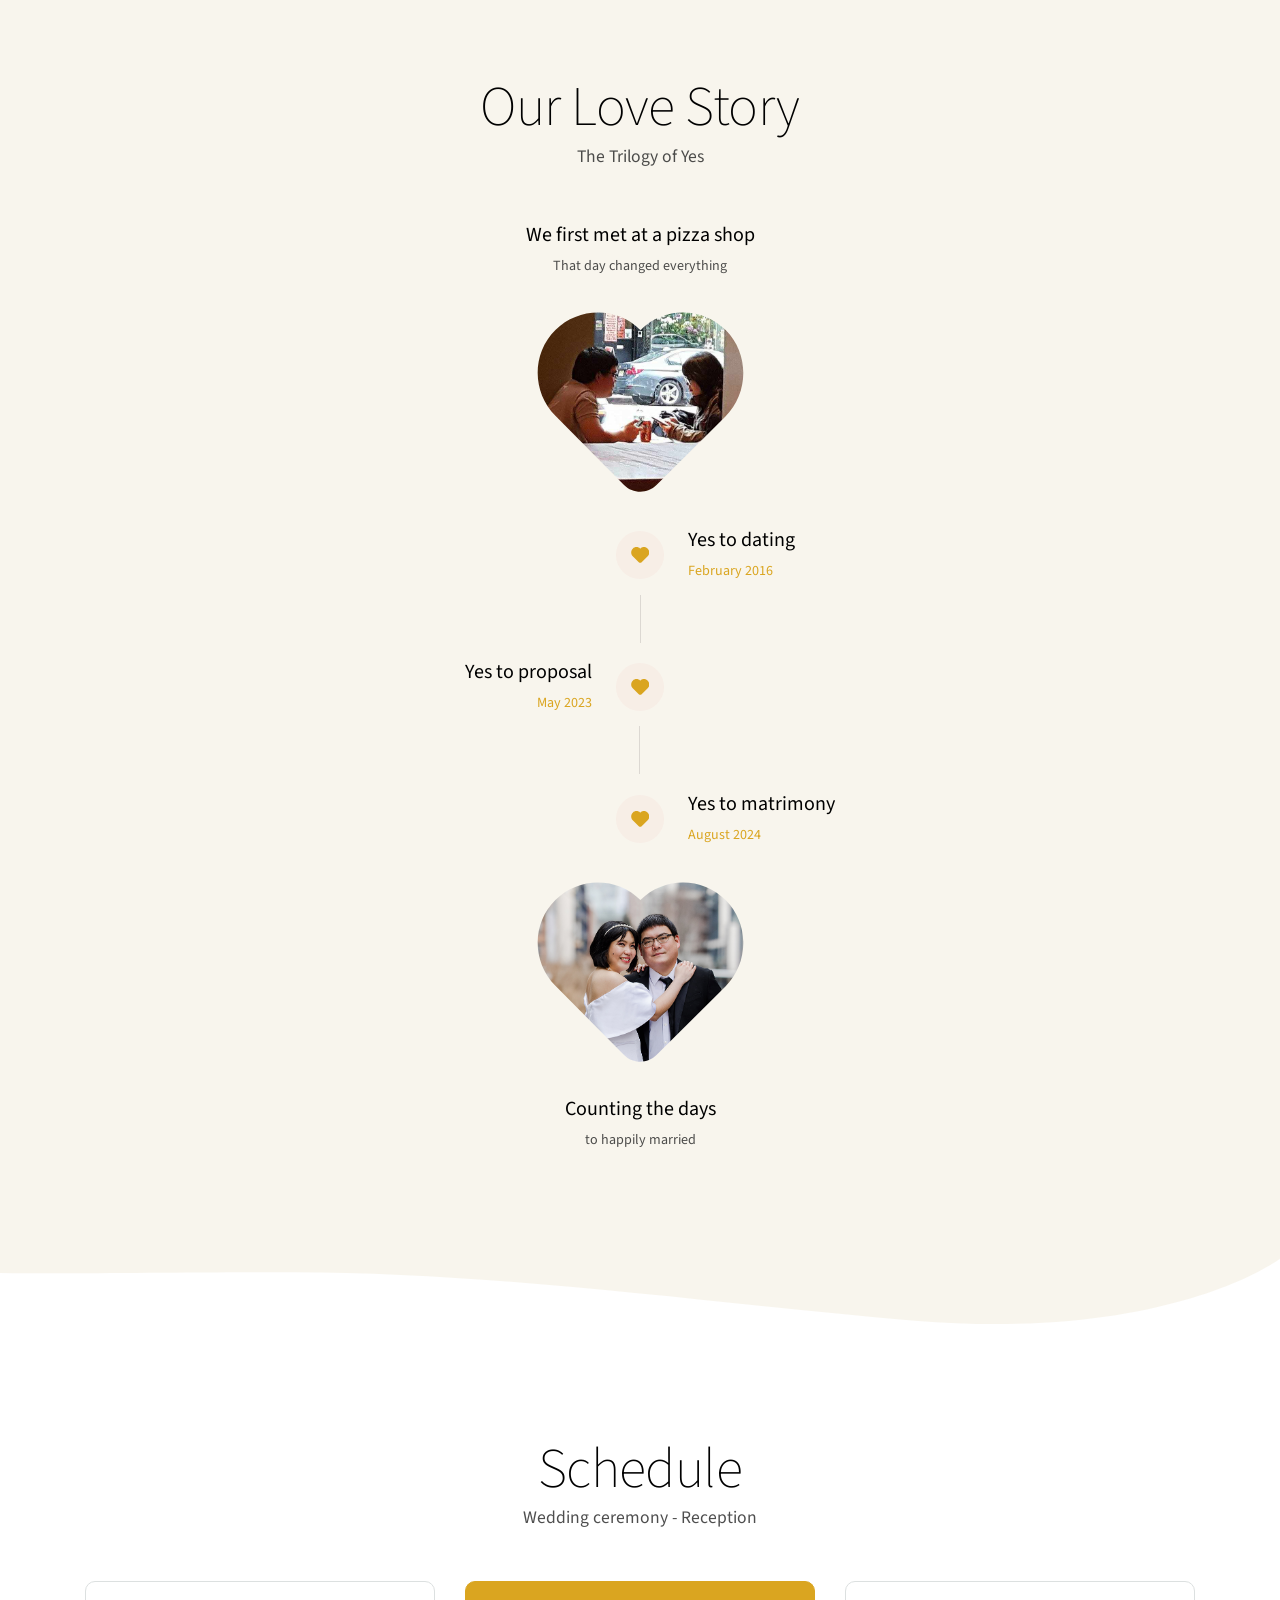
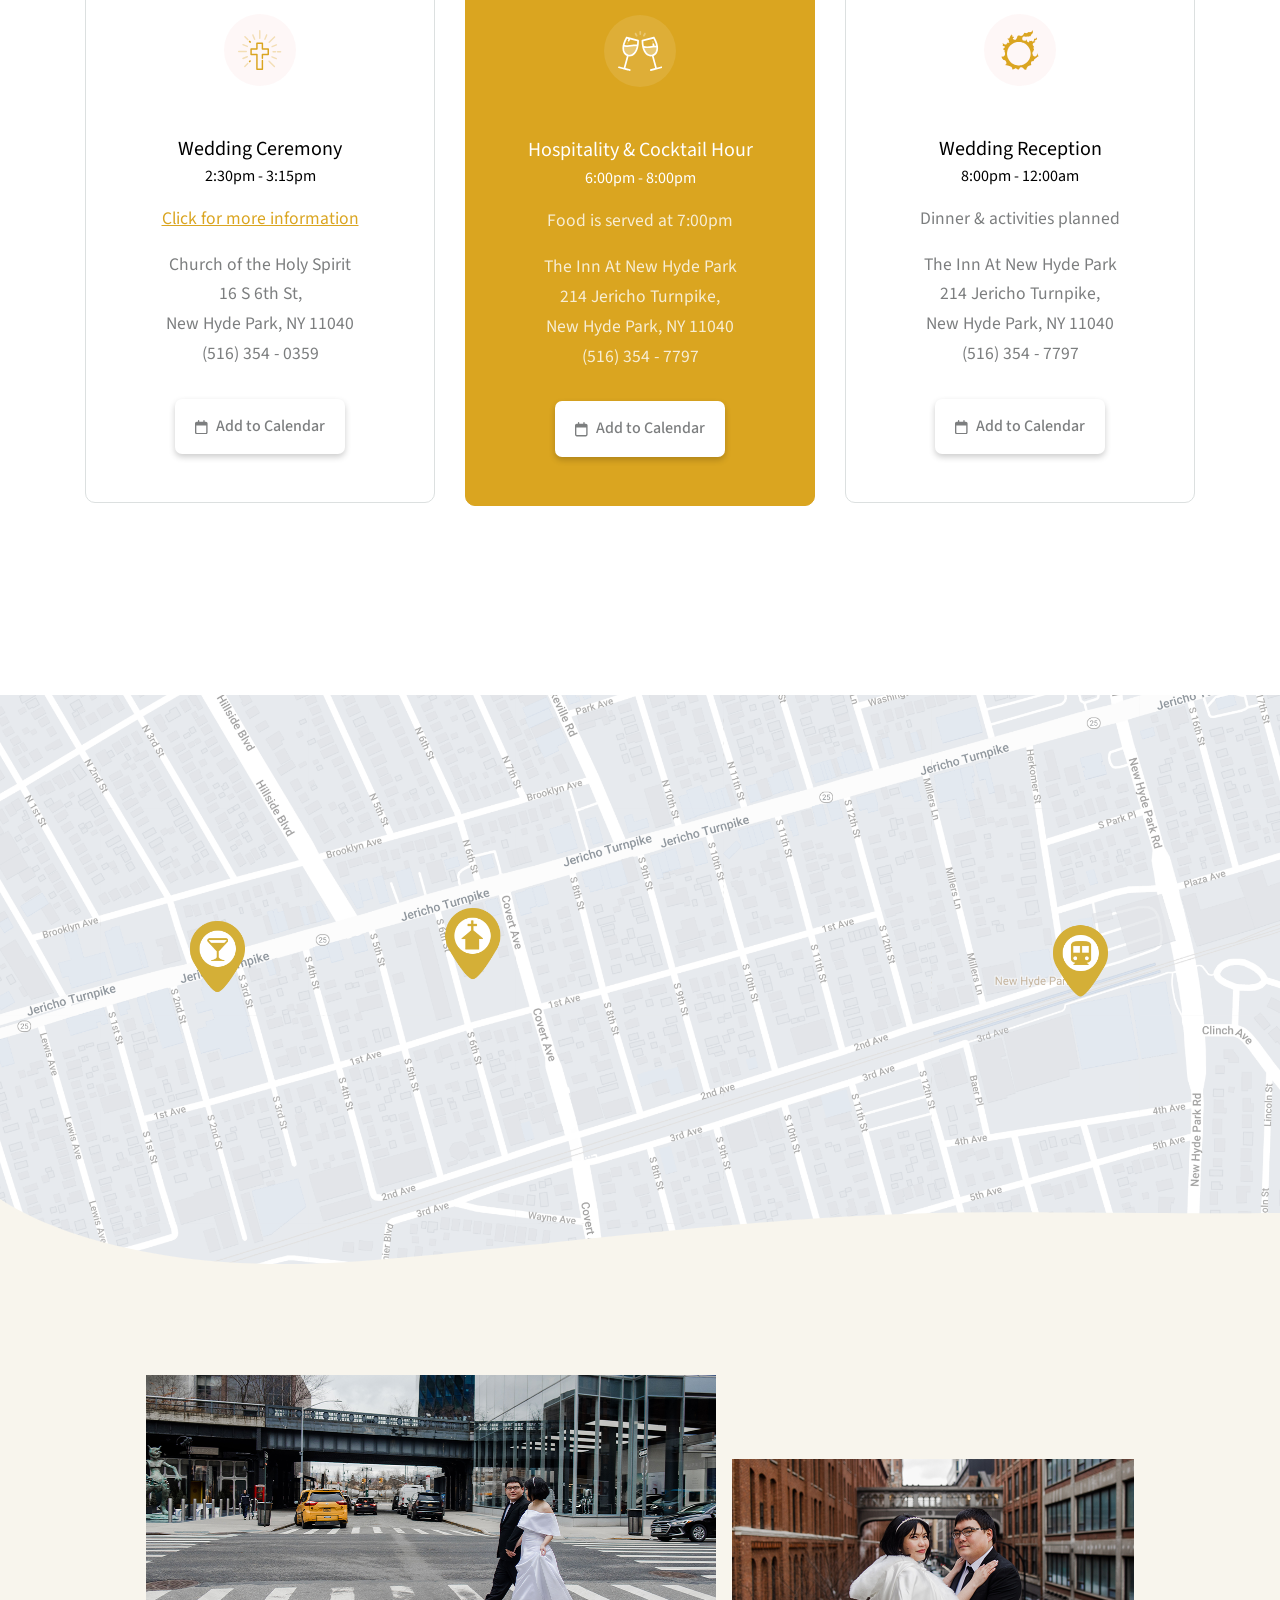
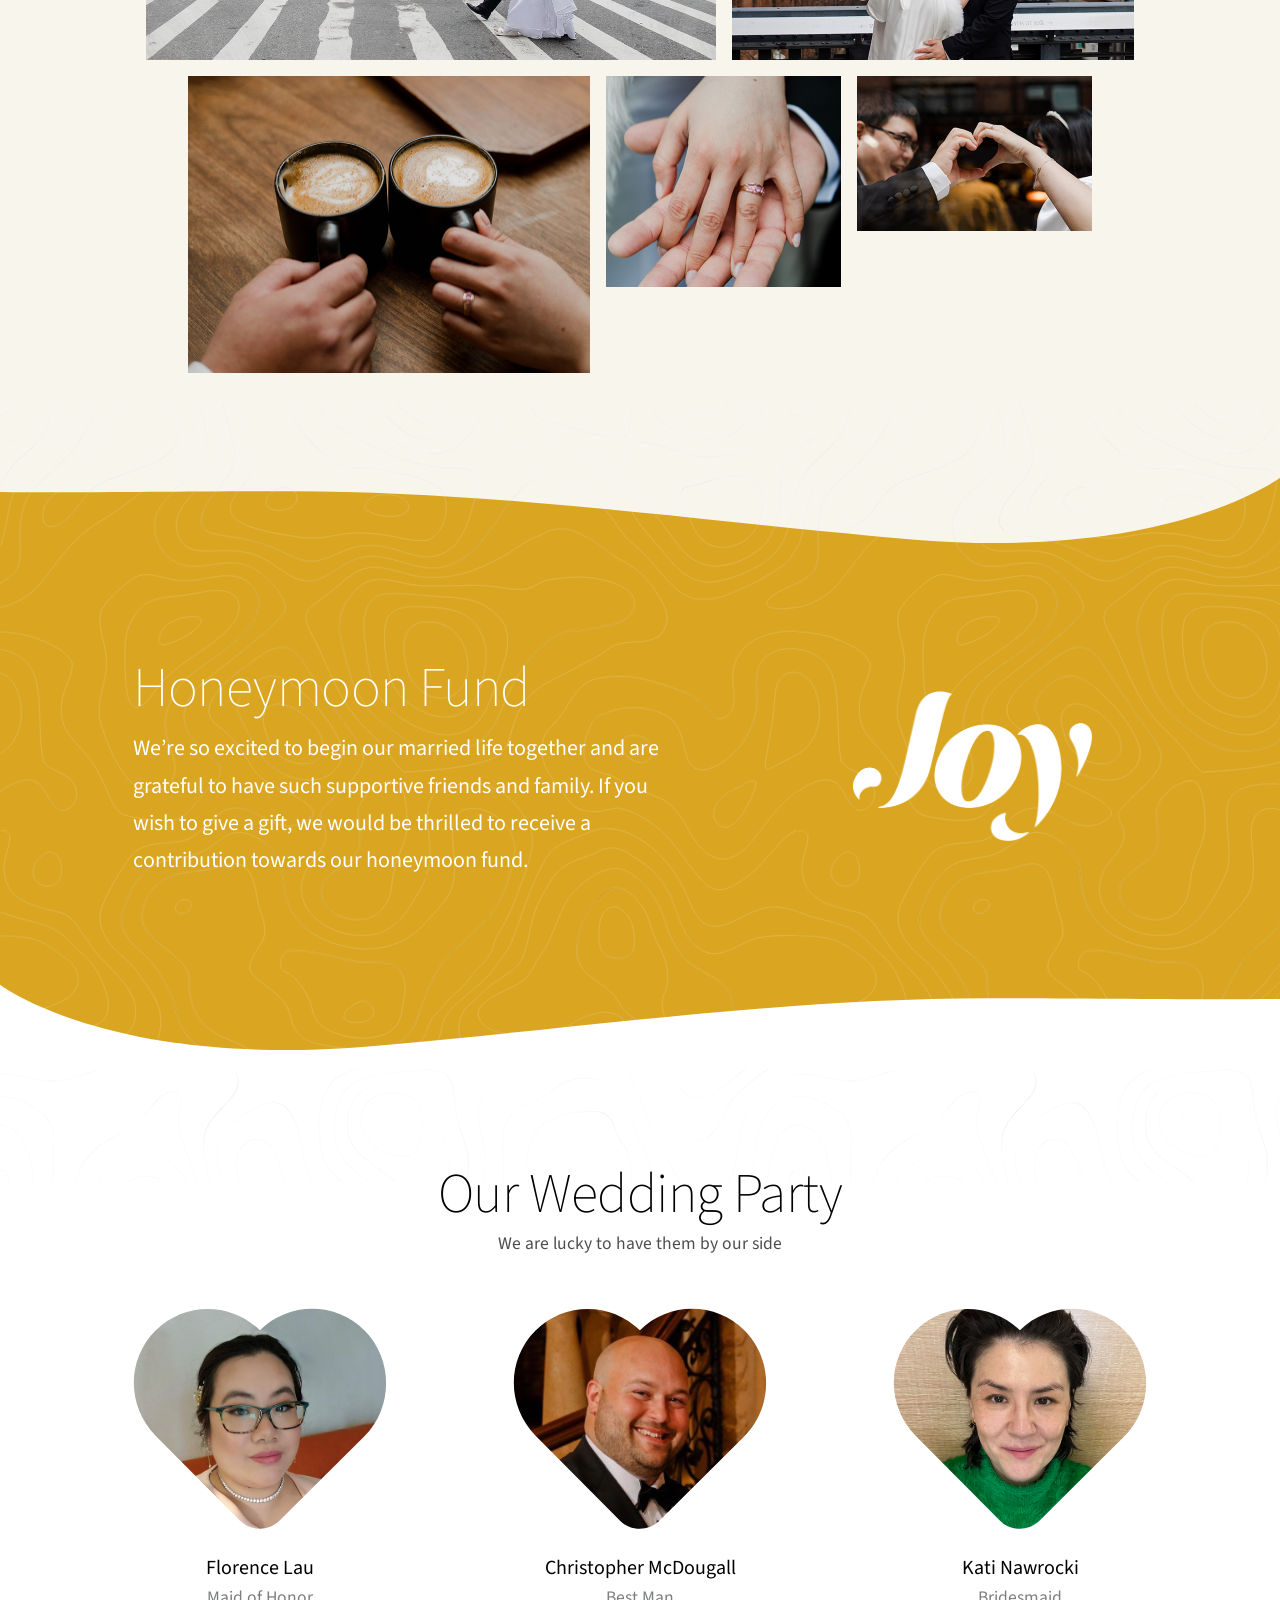
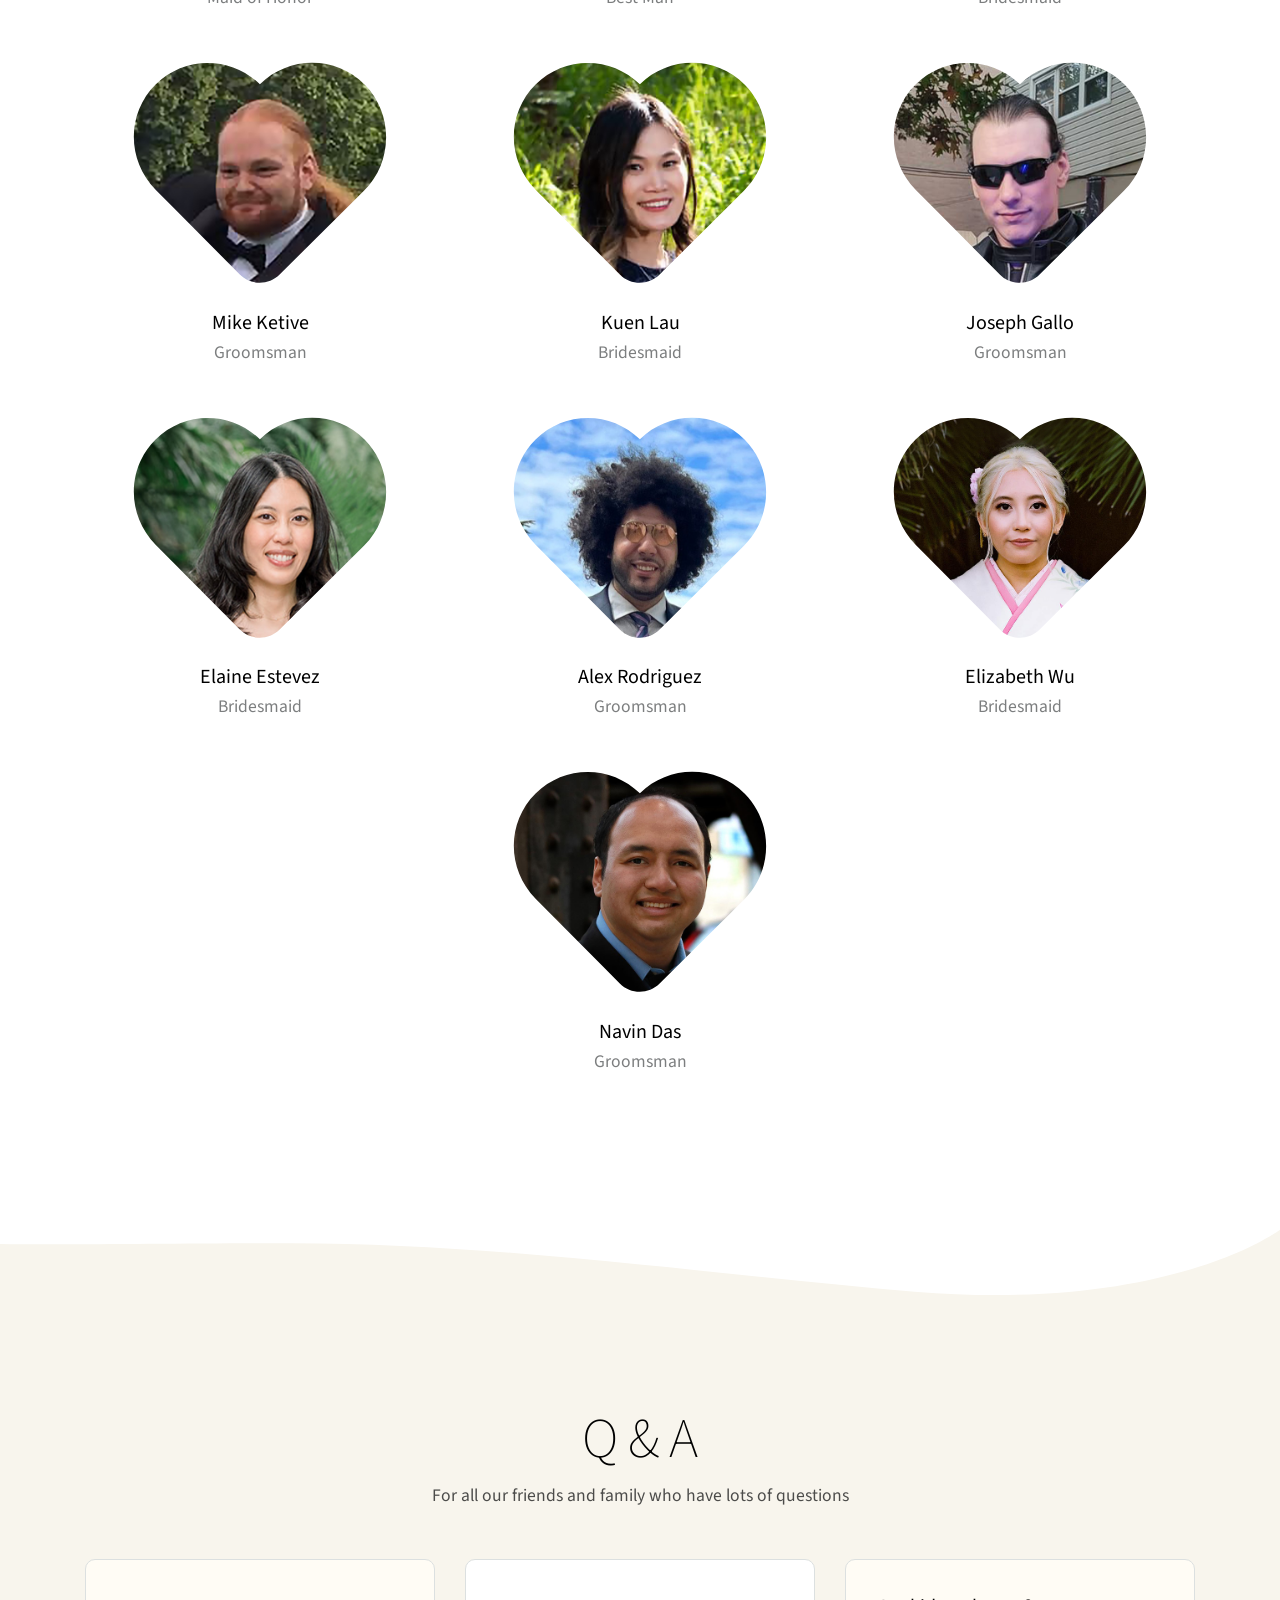
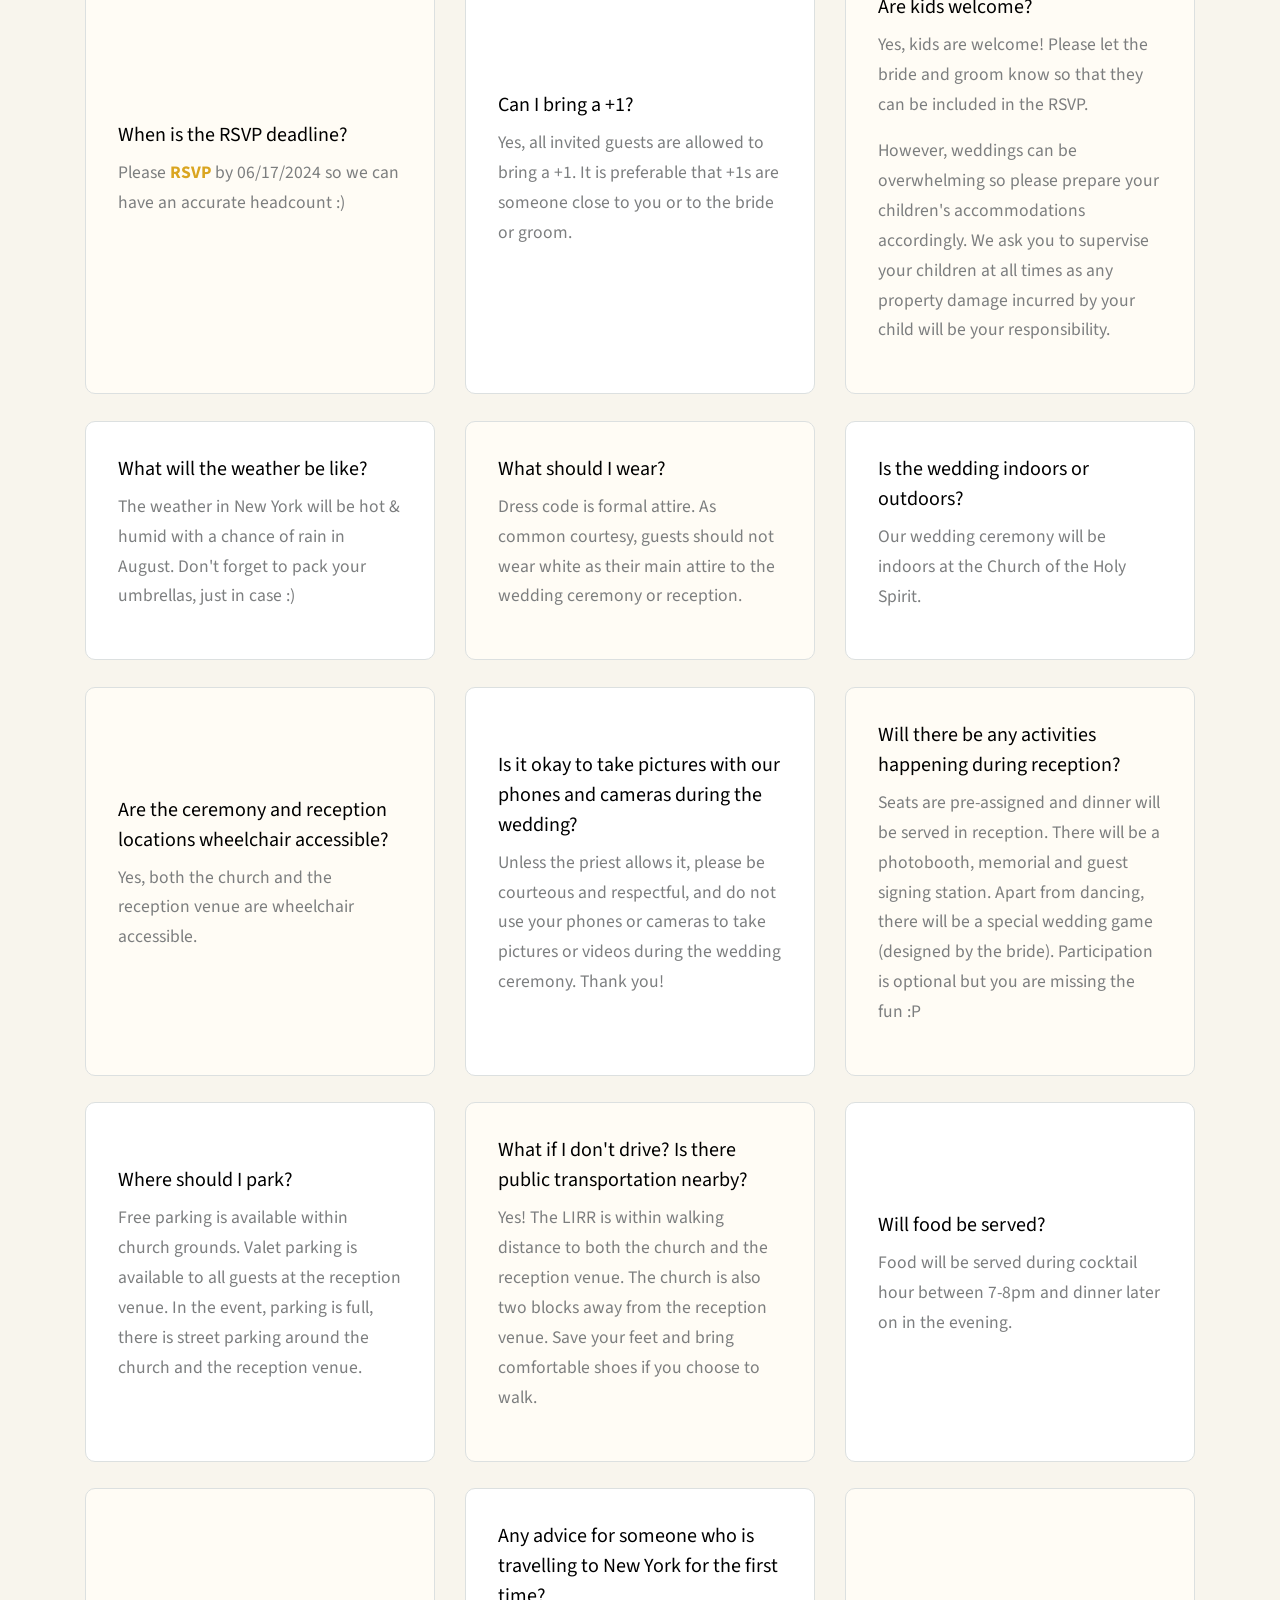
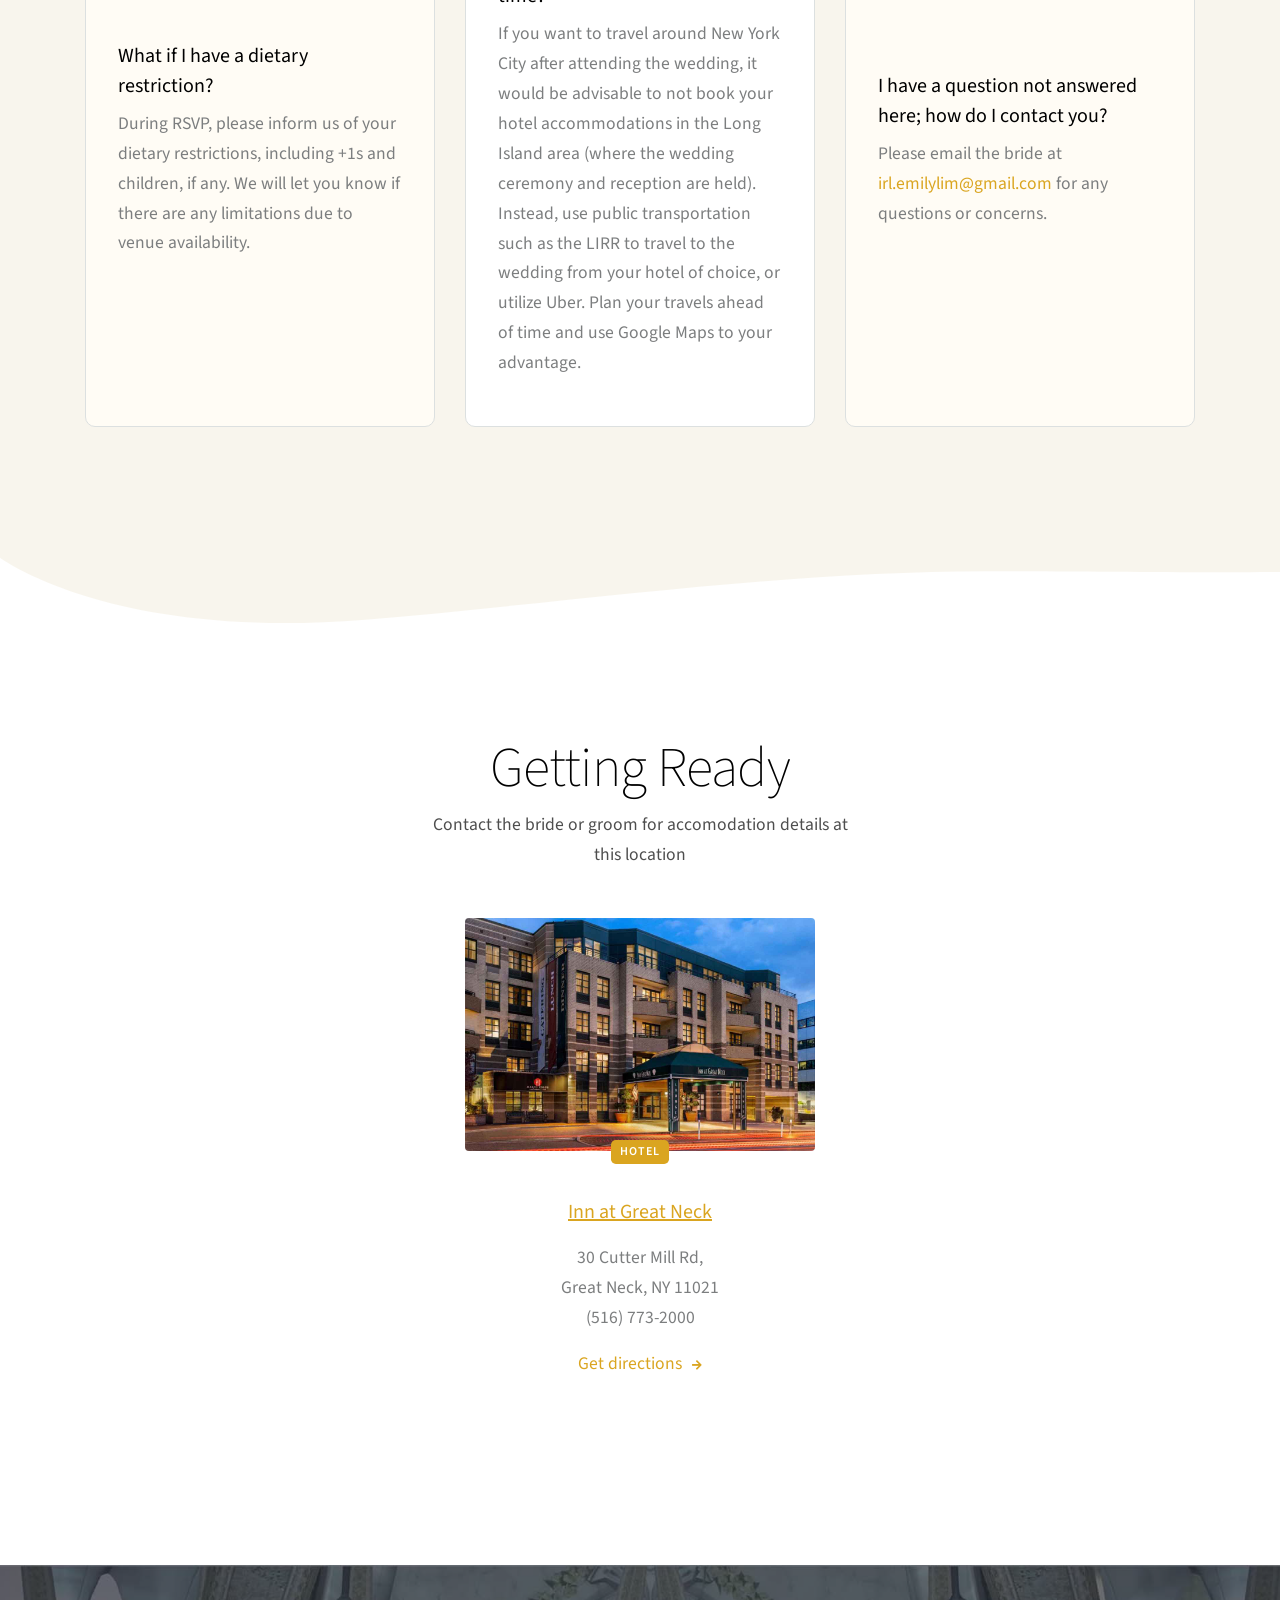
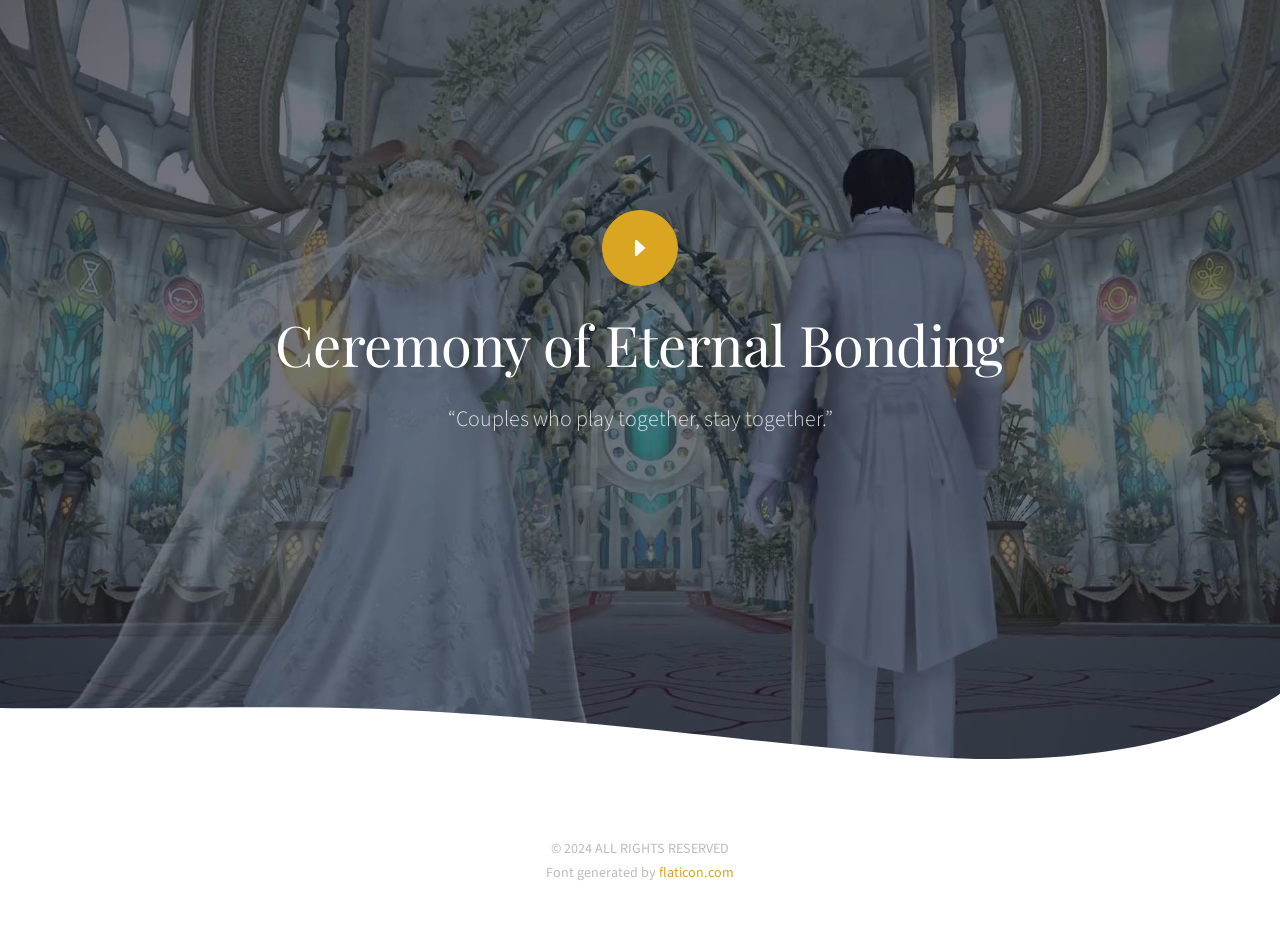
==== commit df18df4f: "Revert "Removed RSVP" This reverts commit 02e8a9171b7b72d95e5e74ff7a265fc23d20e657." ====
--- a/index.html
+++ b/index.html
@@ -70,6 +70,7 @@
                      <div class="col-12">
                         <h1 class="display-2  text-white mb-4">wally &amp; emily</h1>
                         <p class="font-weight-300 text-white  lead mb-5 ">August 17th, 2024</p>
+                        <a href="https://withjoy.com/wally-and-emily/rsvp" target=”_blank” class="btn btn-primary btn-wide-sm btn-sm  scroll">RSVP</a>
                      </div>
                   </div>
                   <!--End row-->
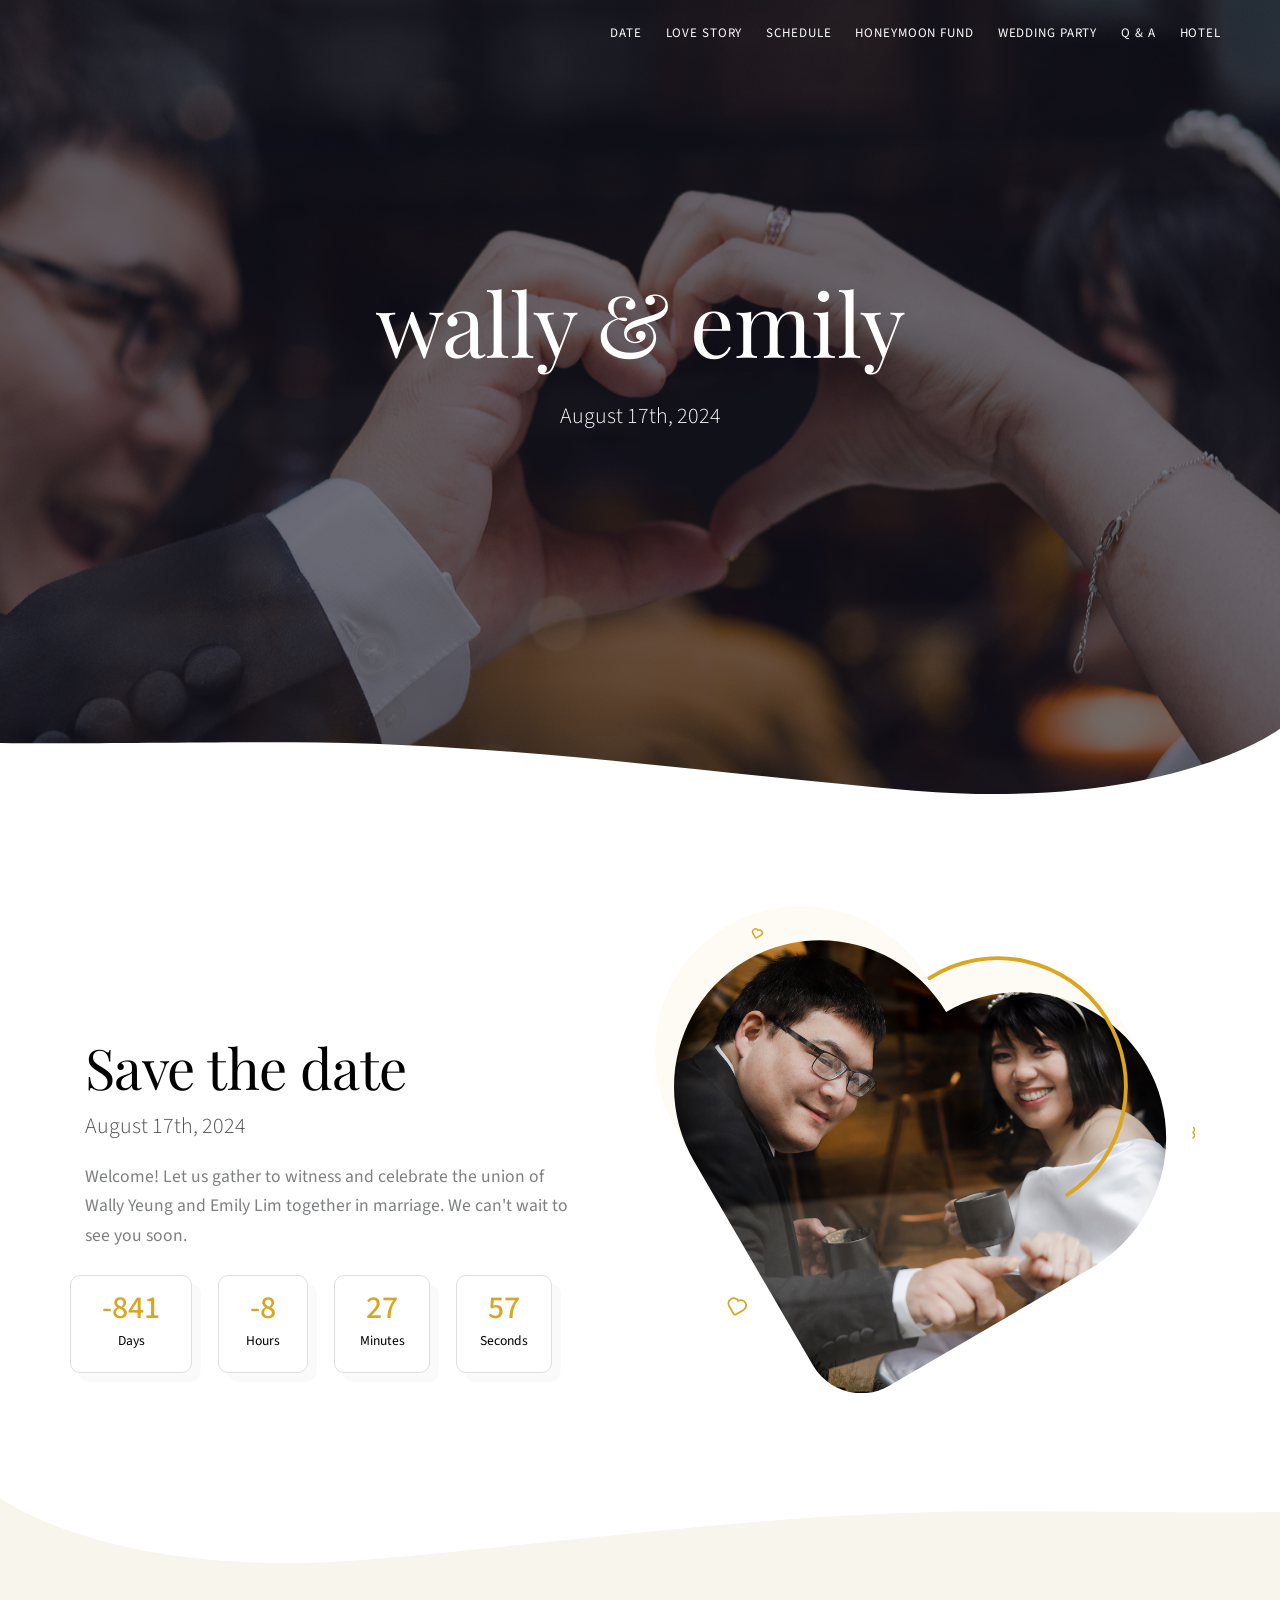
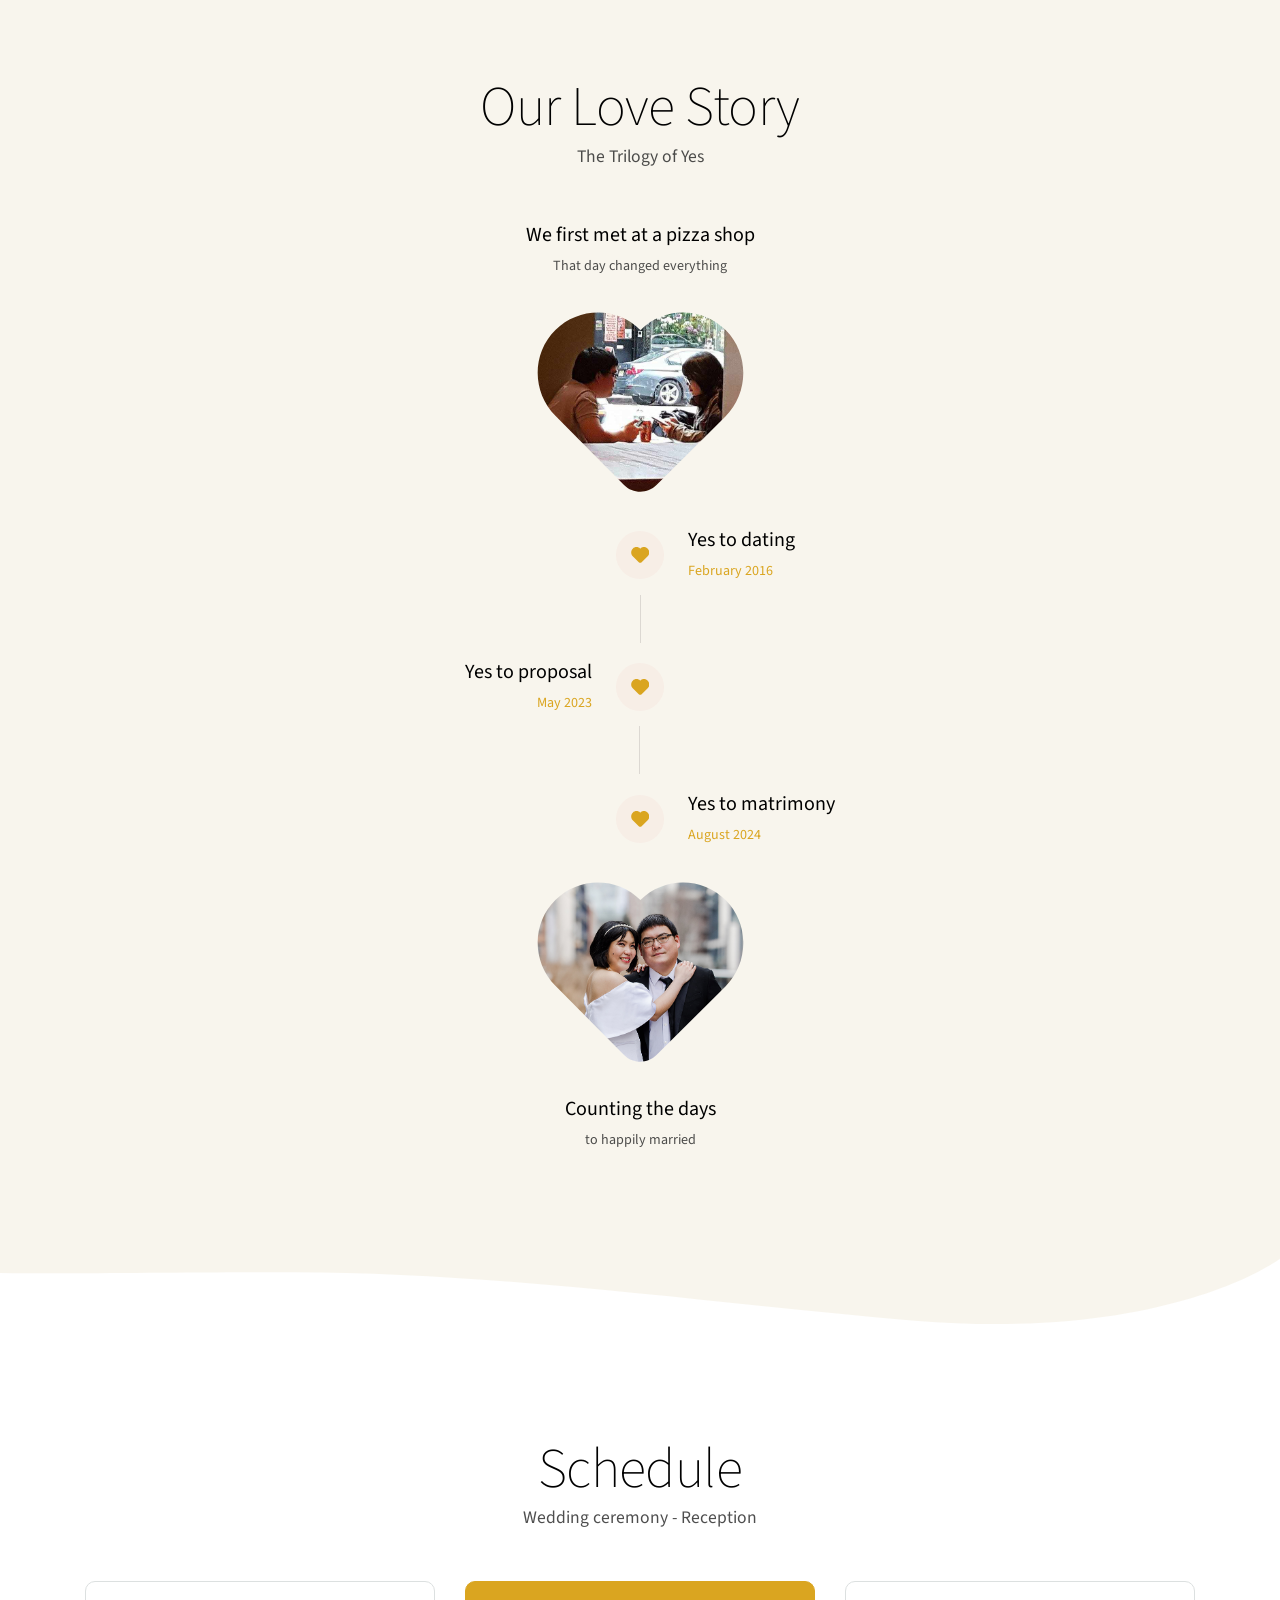
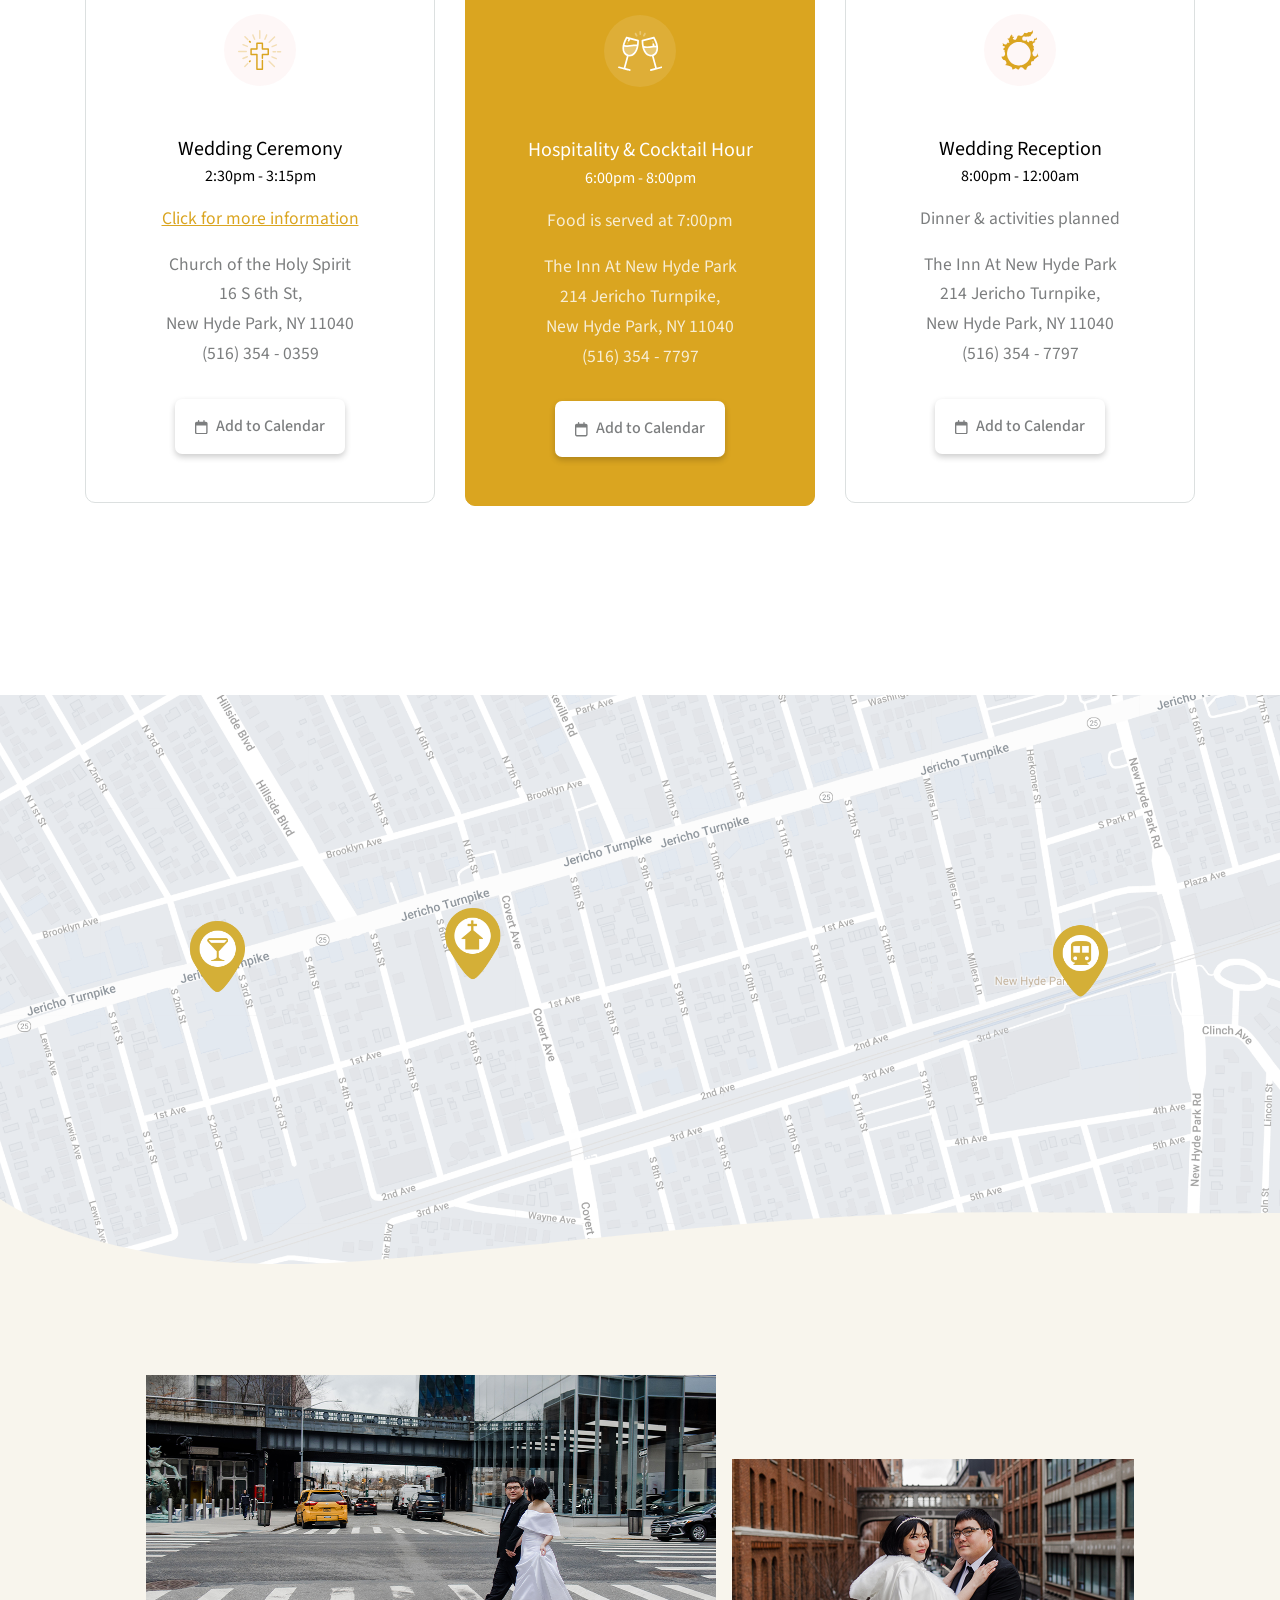
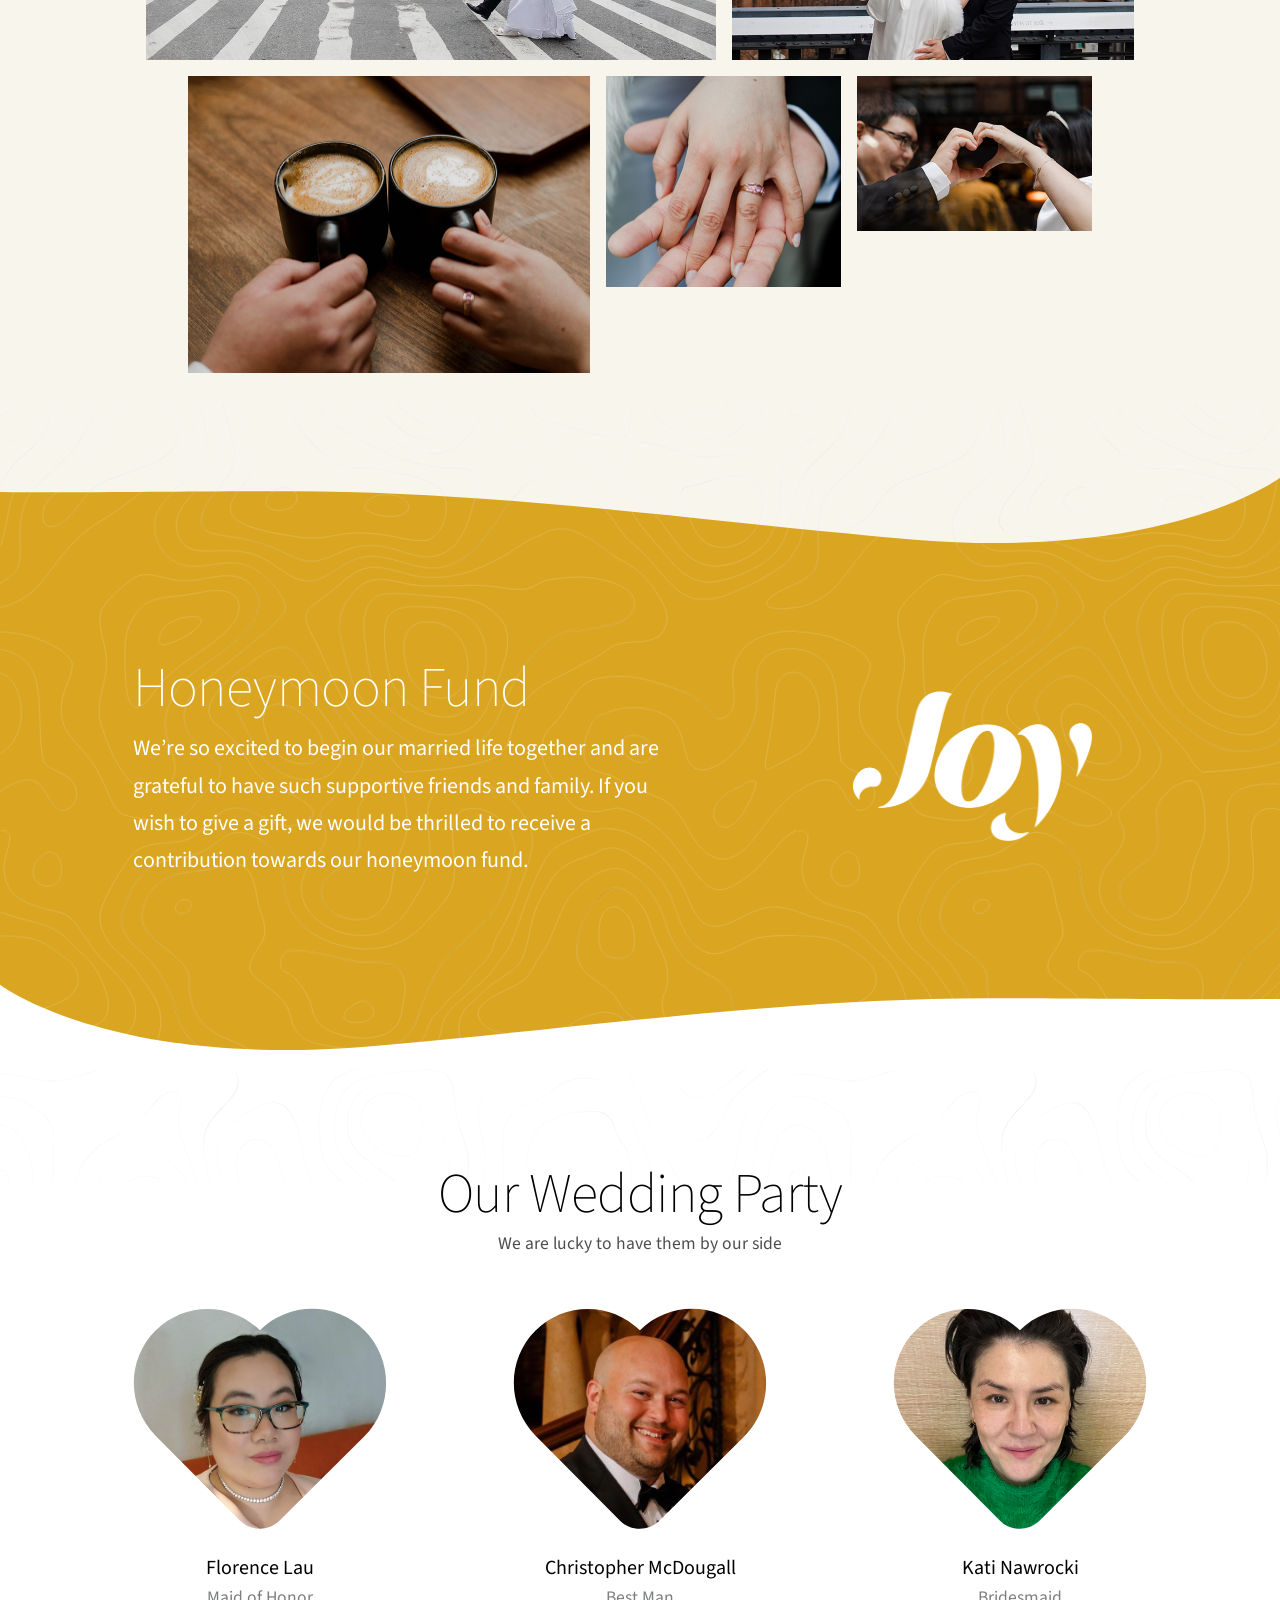
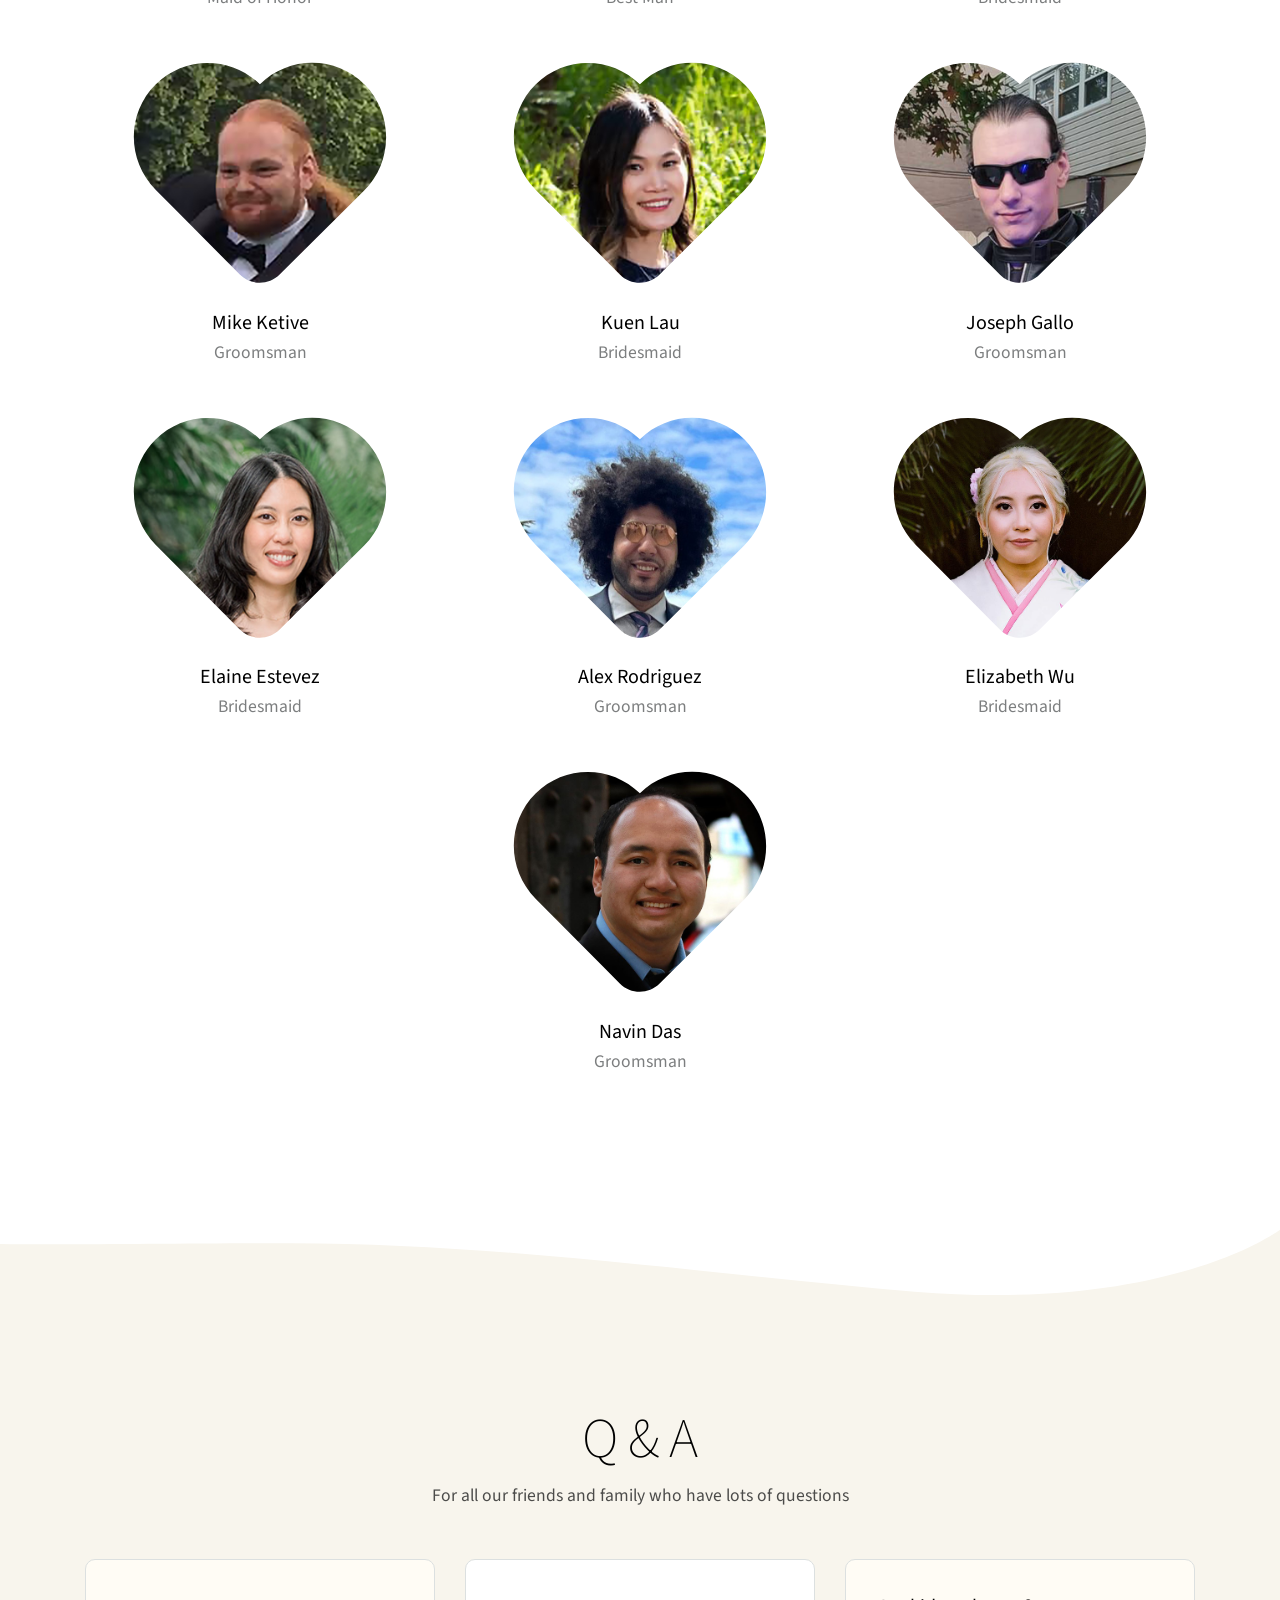
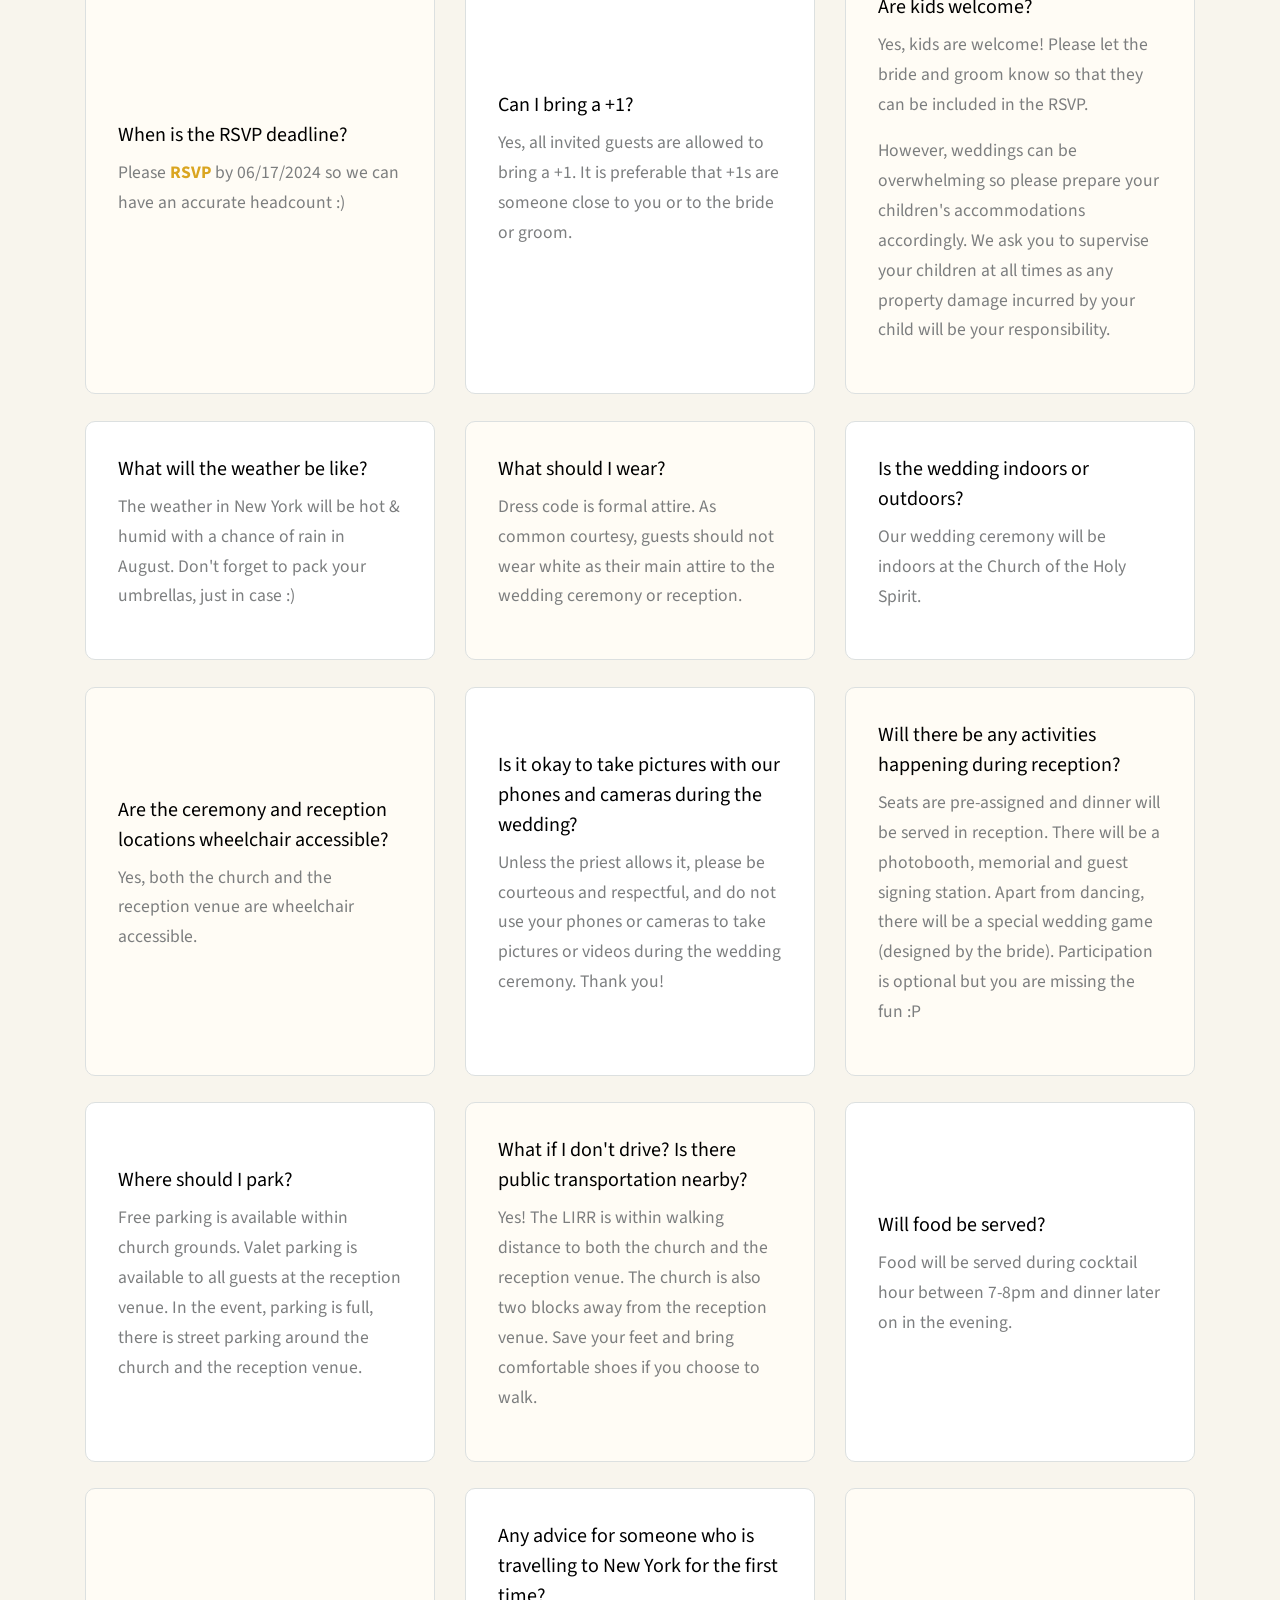
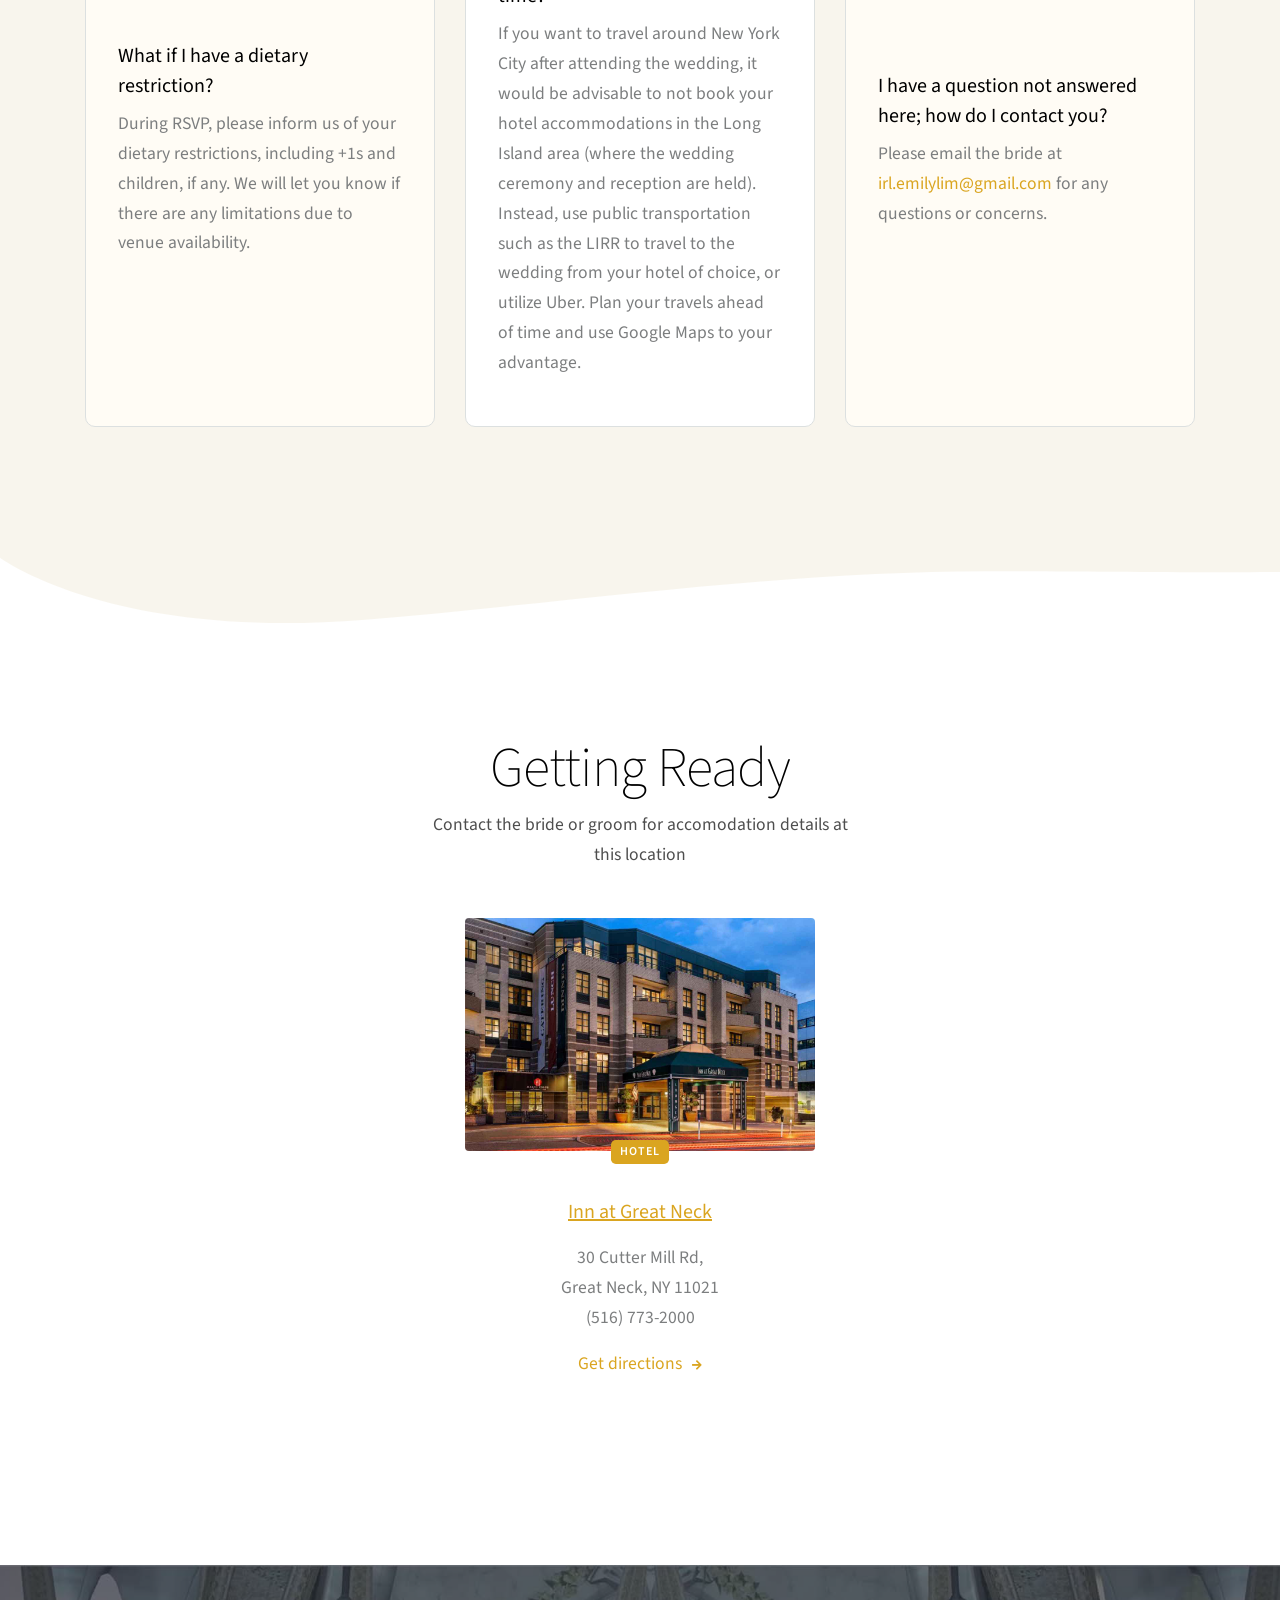
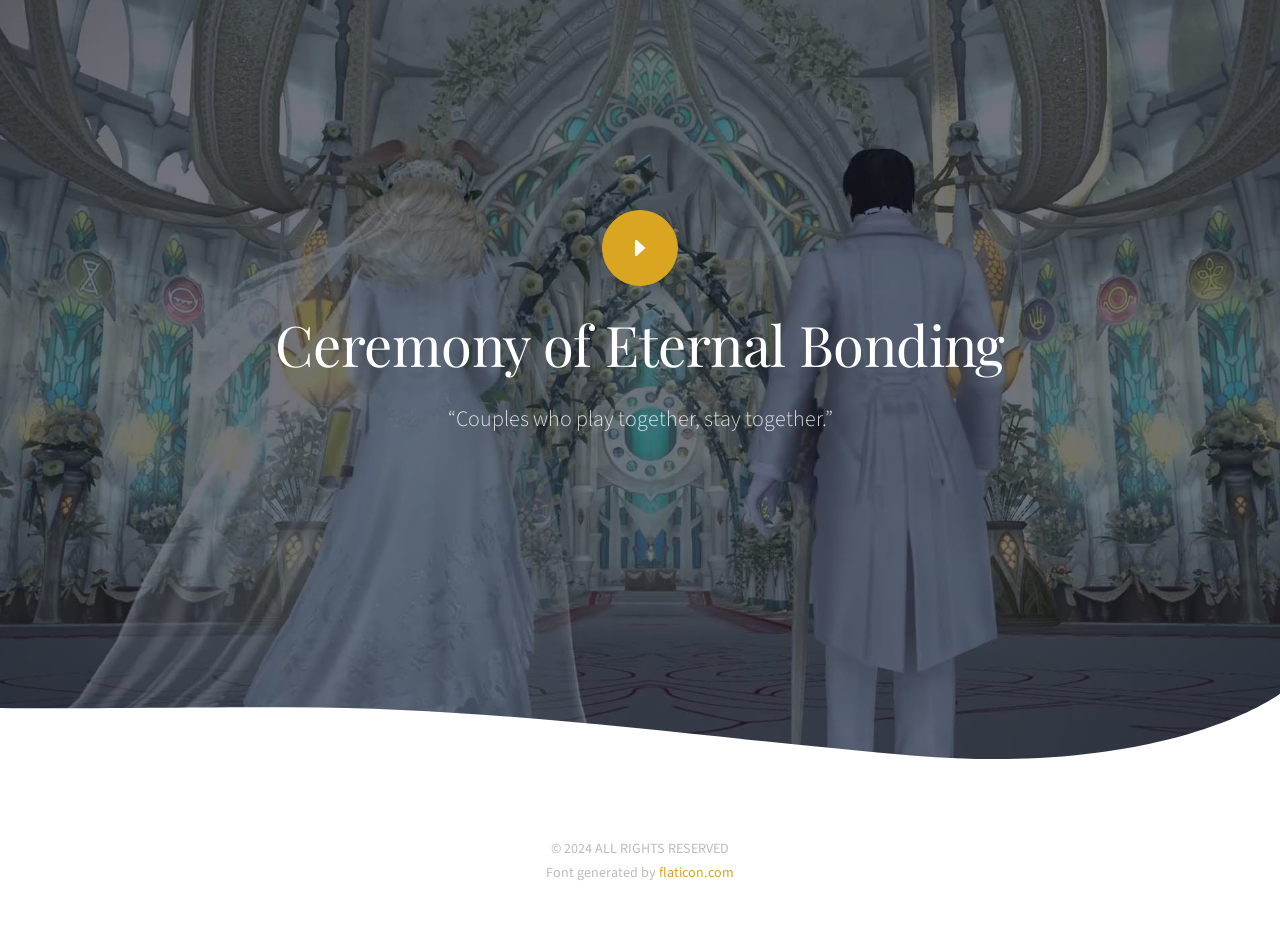
==== commit 8e6de825: "Removed RSVP" ====
--- a/index.html
+++ b/index.html
@@ -70,7 +70,6 @@
                      <div class="col-12">
                         <h1 class="display-2  text-white mb-4">wally &amp; emily</h1>
                         <p class="font-weight-300 text-white  lead mb-5 ">August 17th, 2024</p>
-                        <a href="https://withjoy.com/wally-and-emily/rsvp" target=”_blank” class="btn btn-primary btn-wide-sm btn-sm  scroll">RSVP</a>
                      </div>
                   </div>
                   <!--End row-->
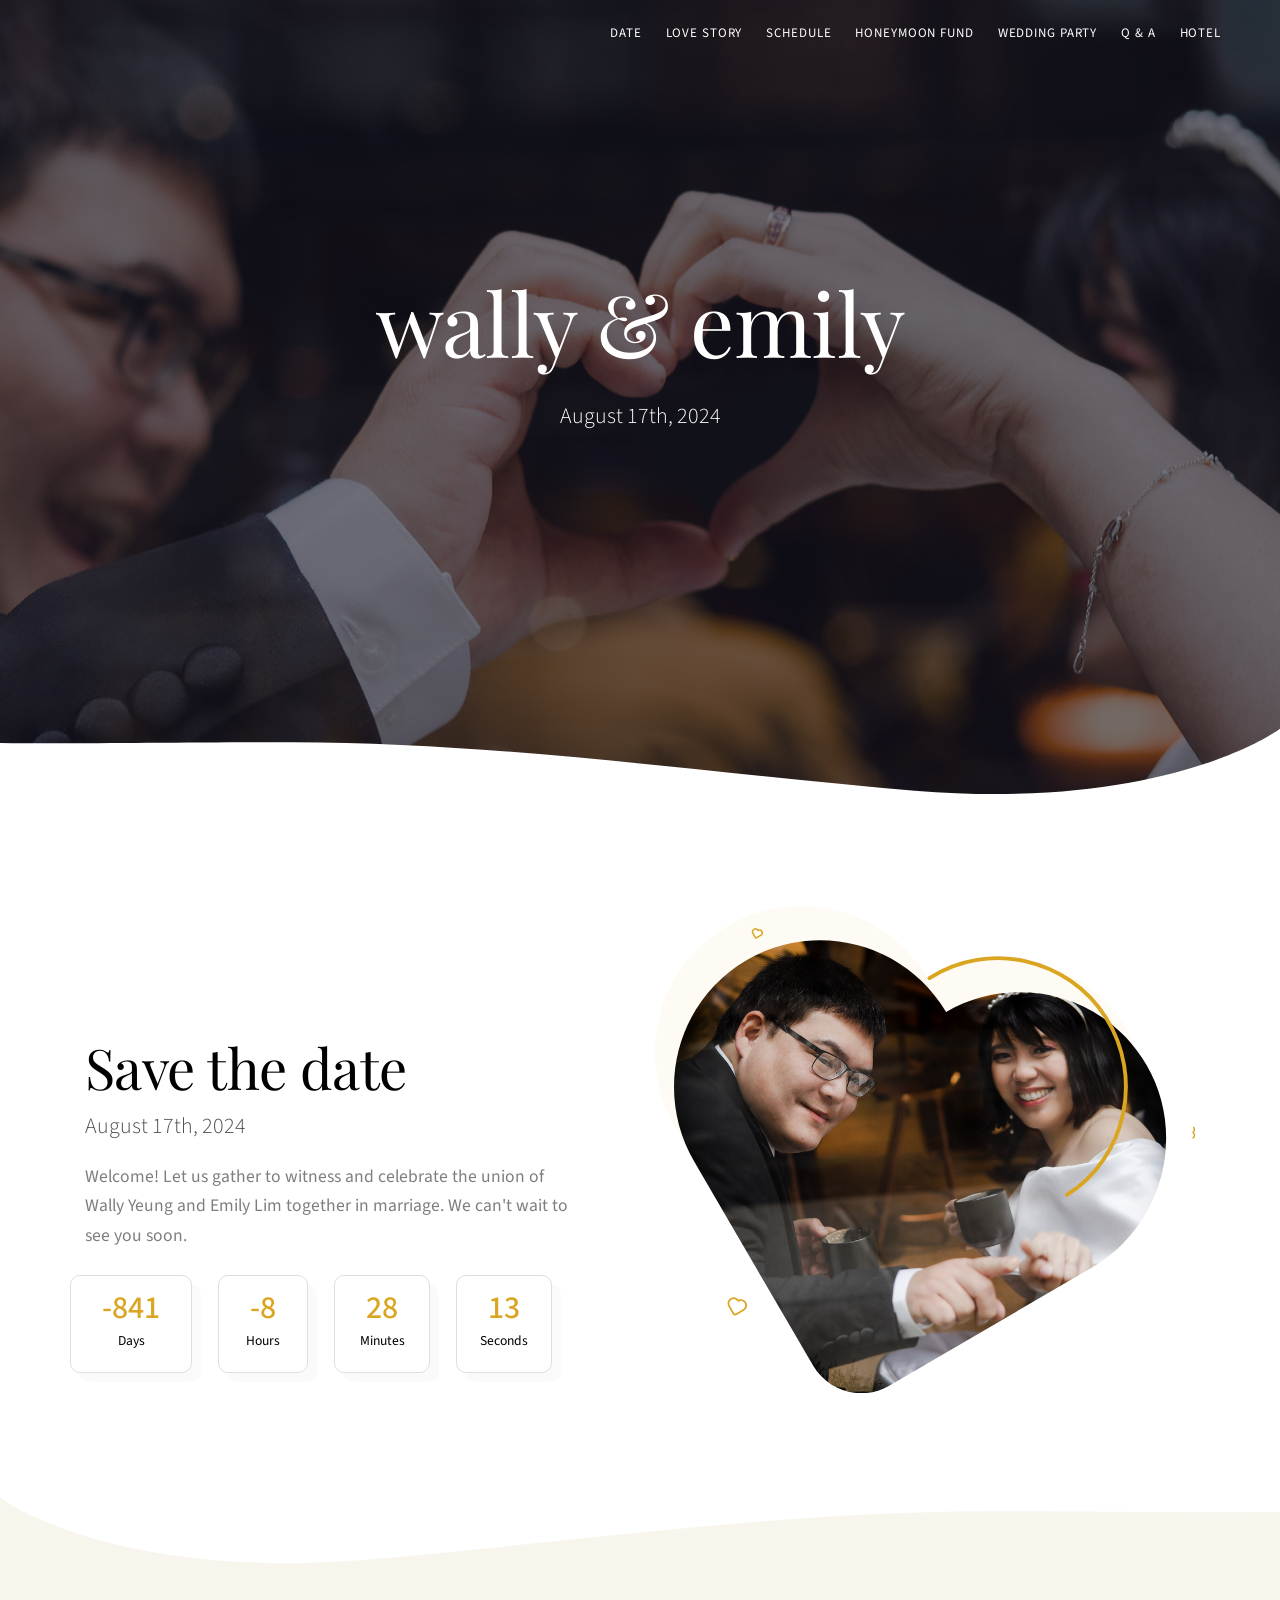
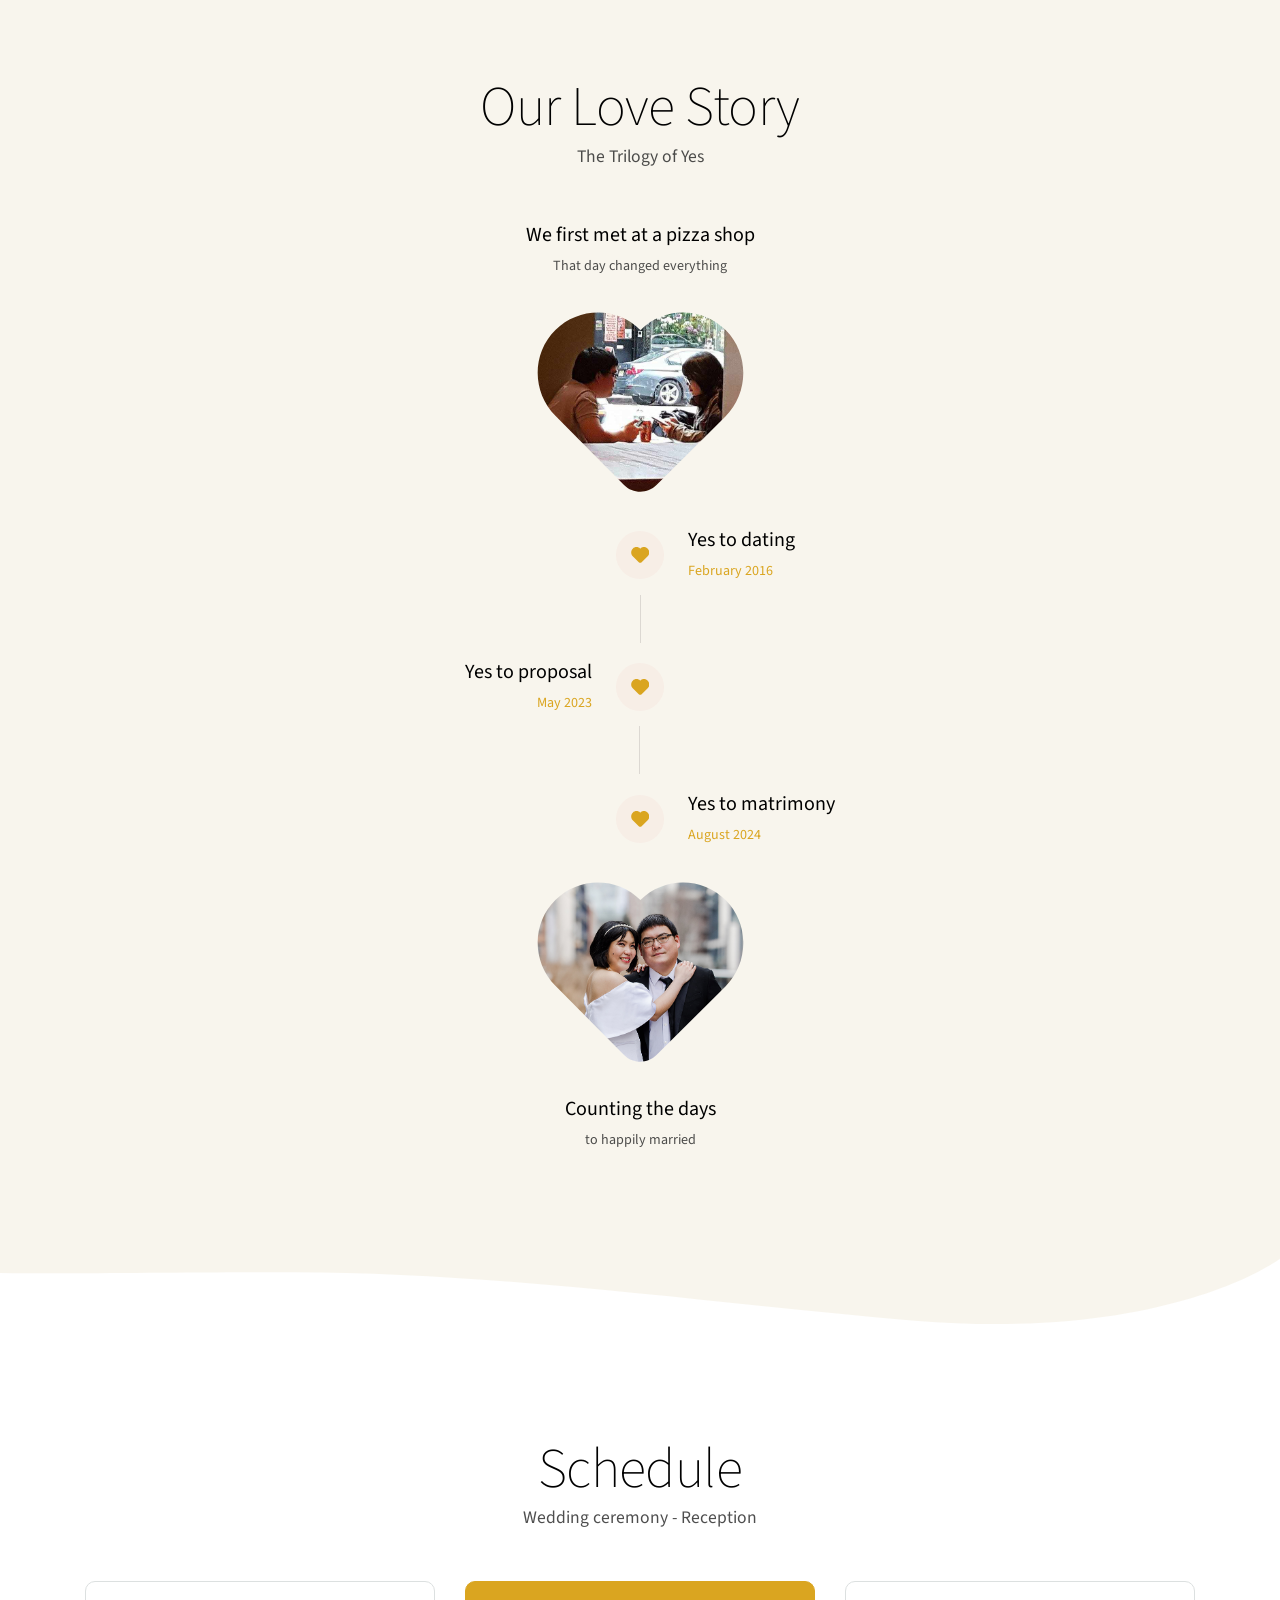
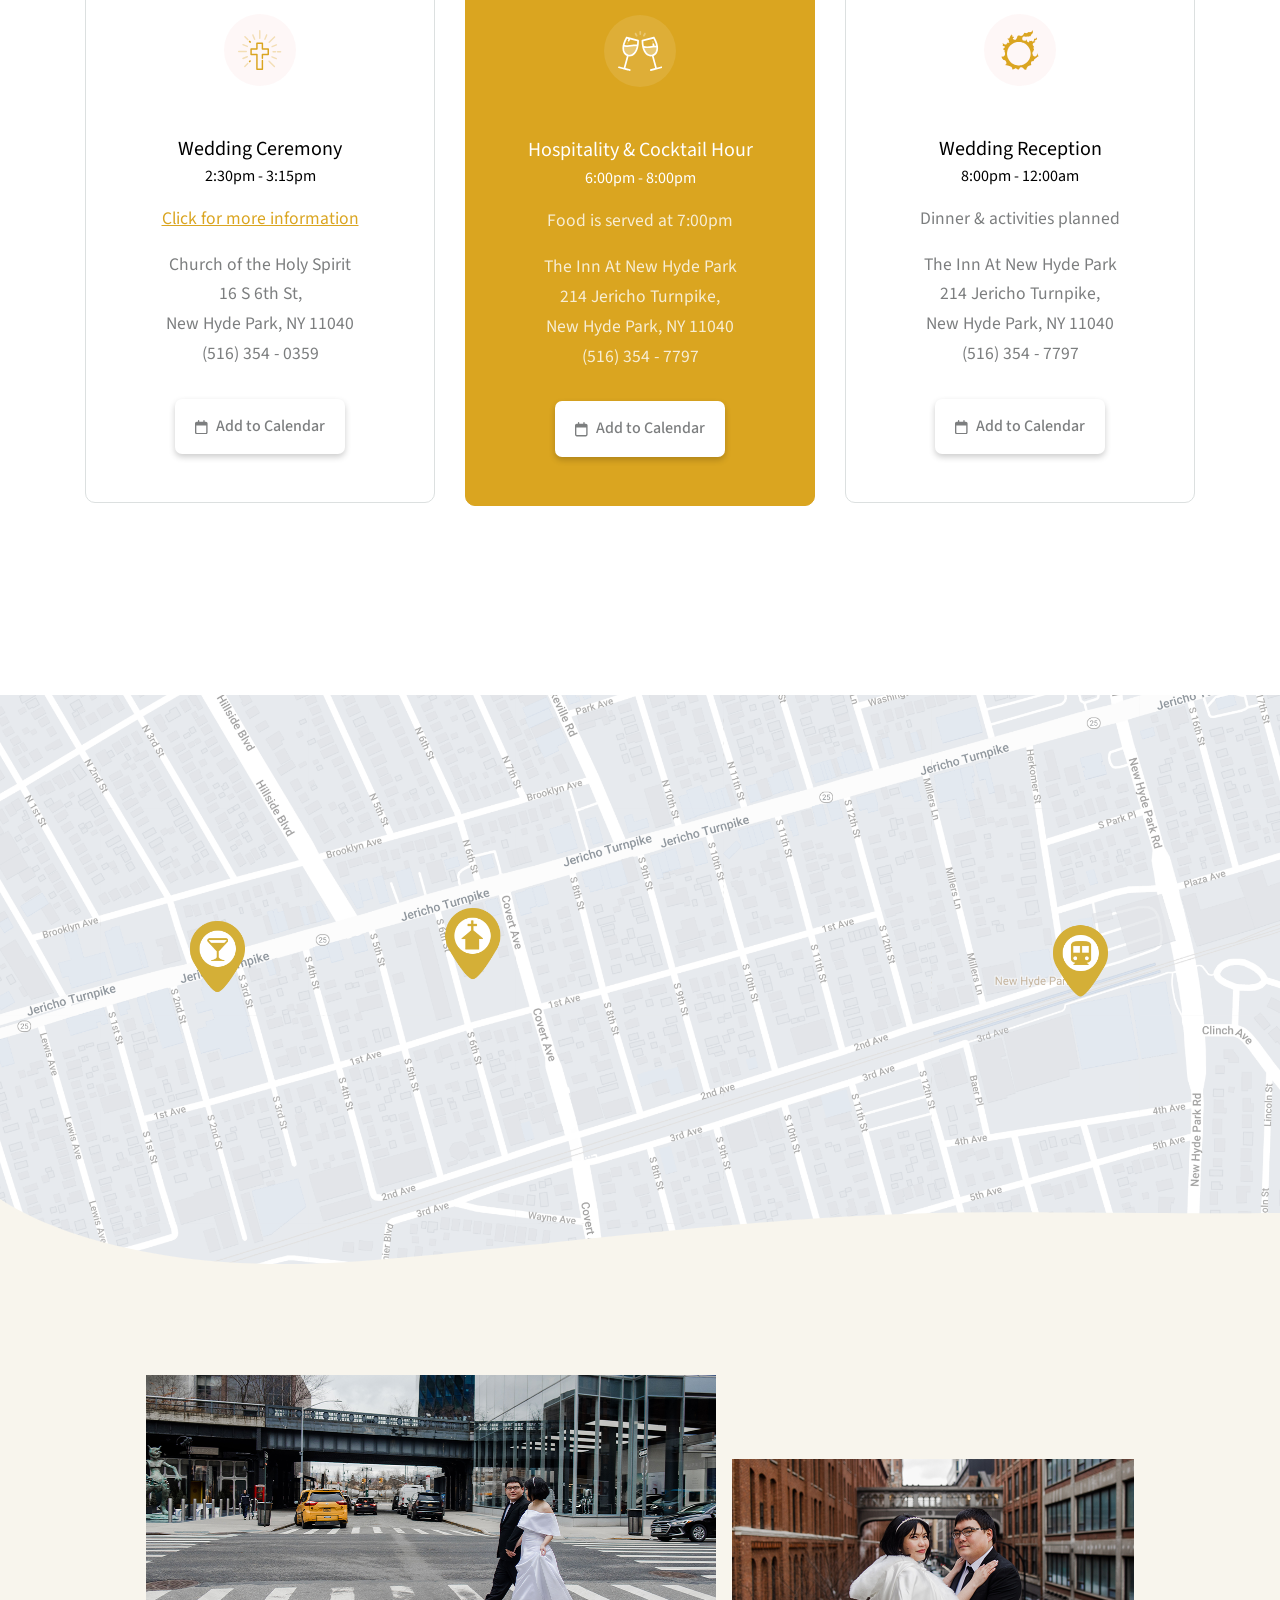
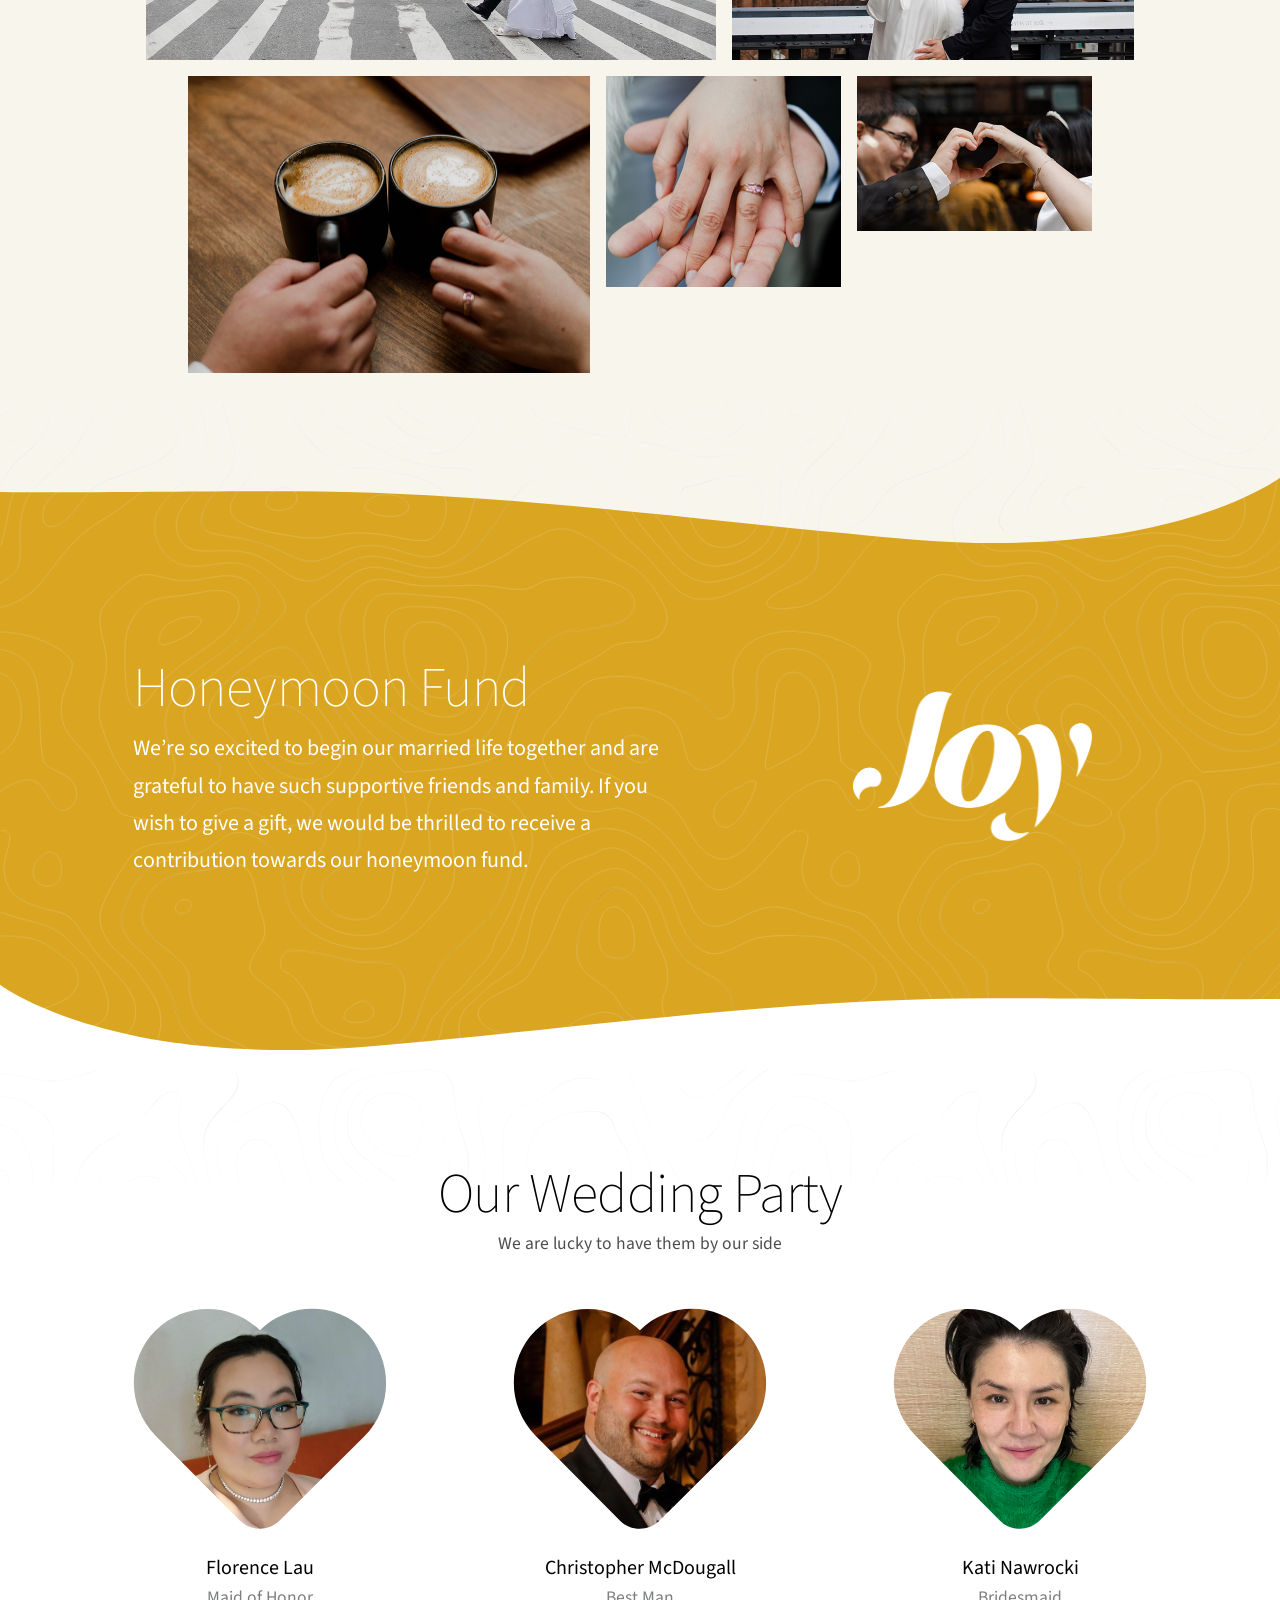
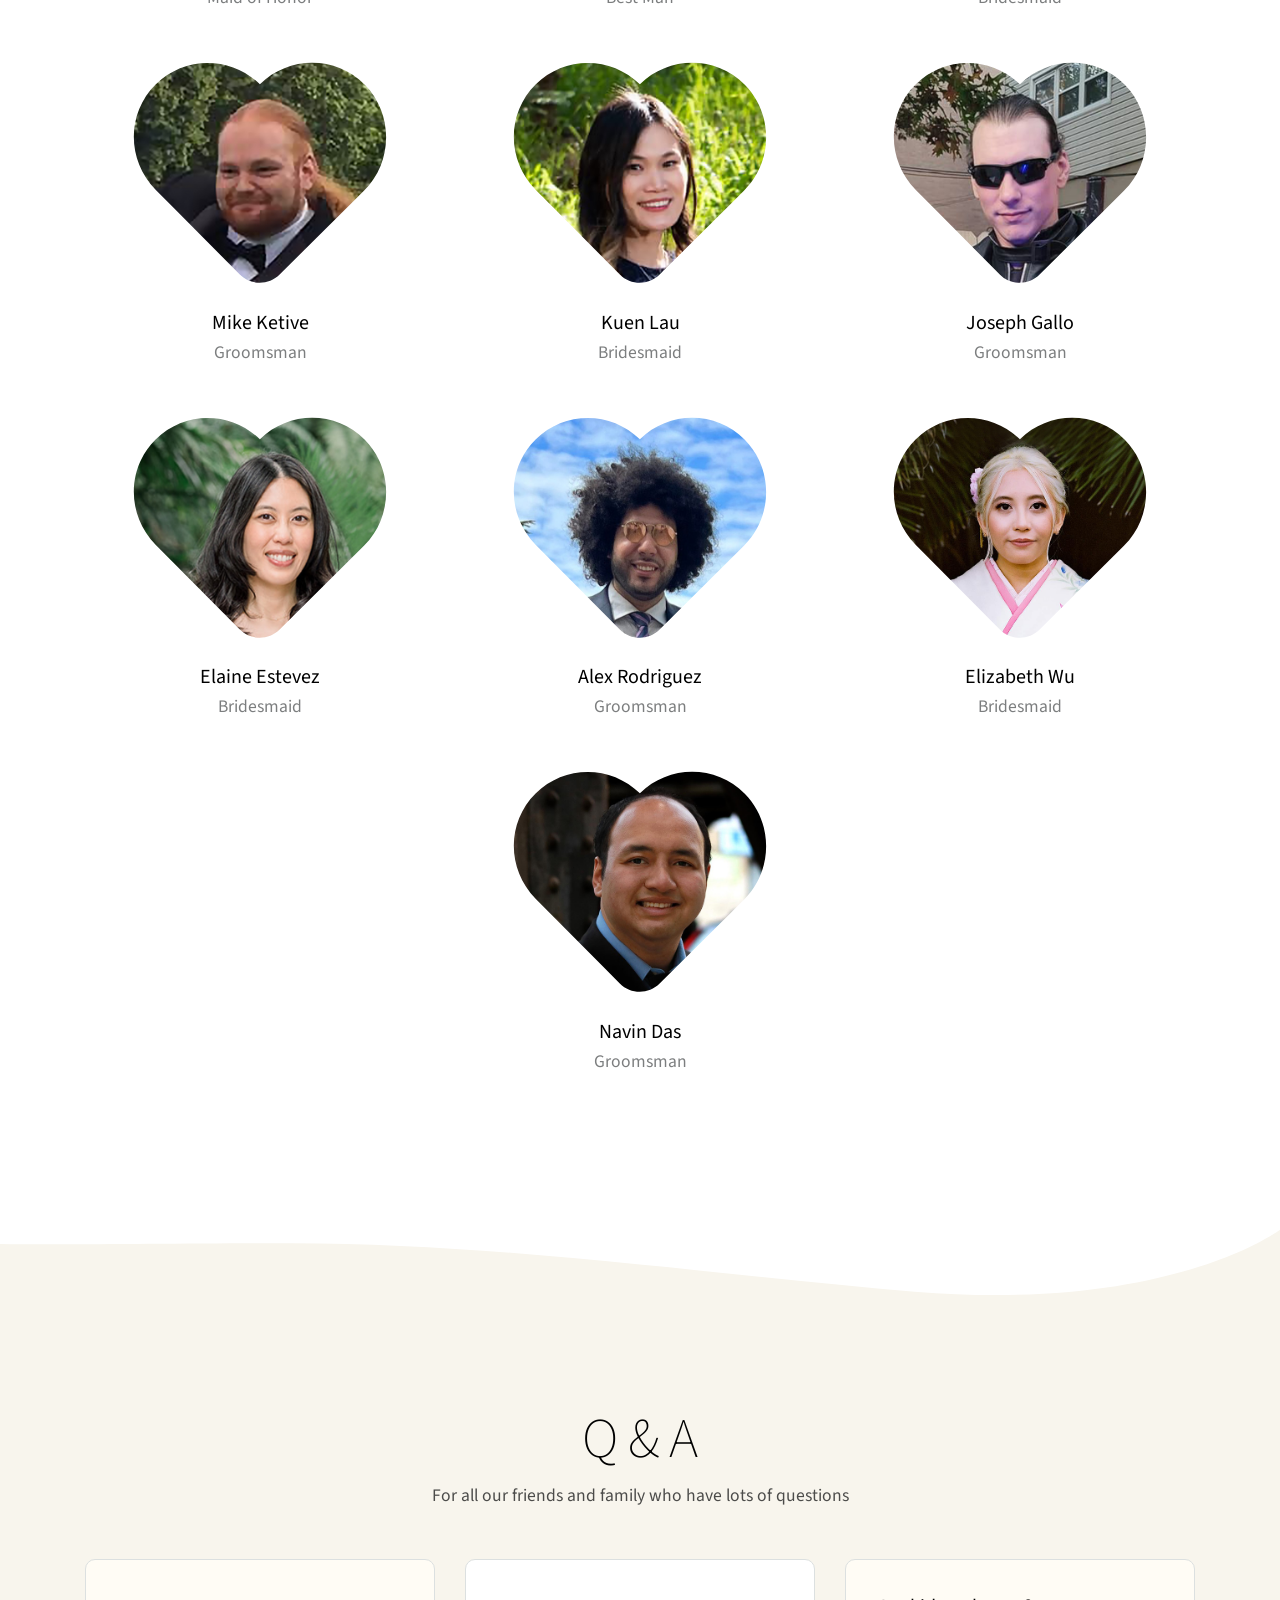
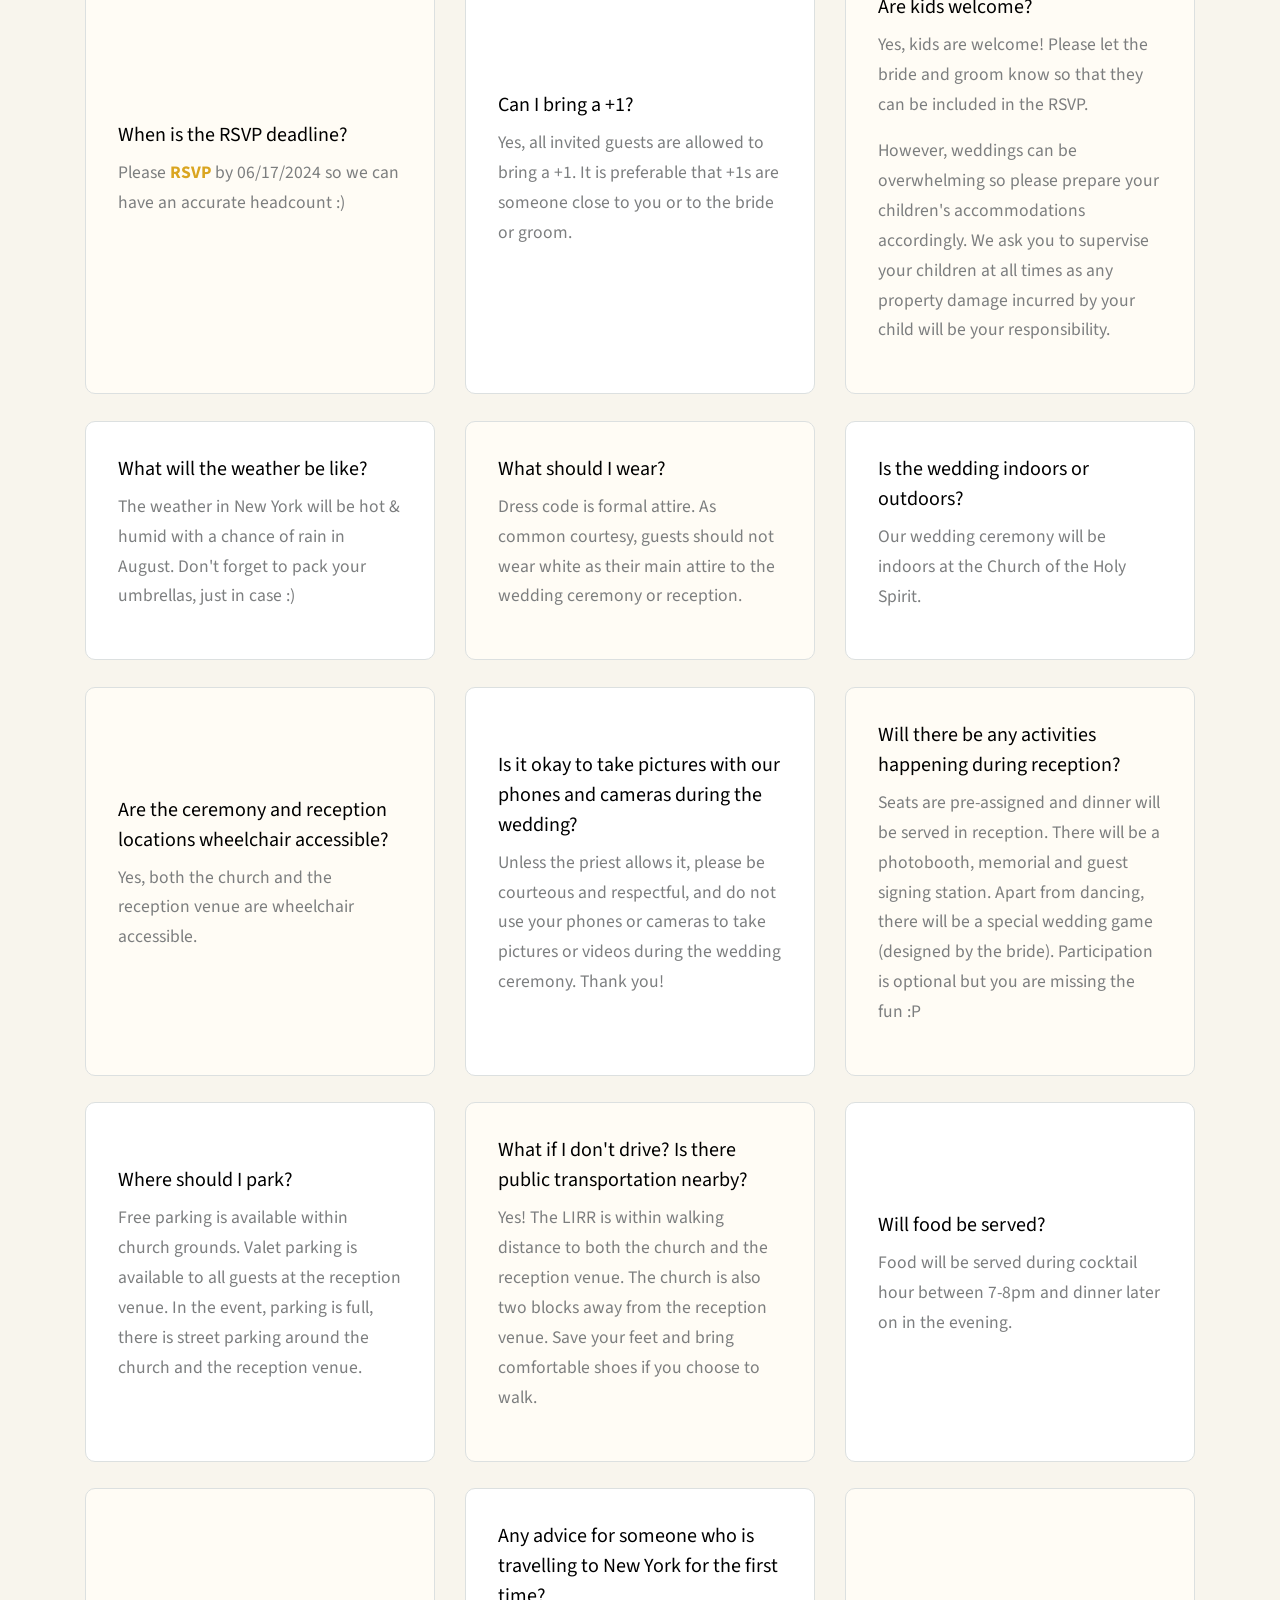
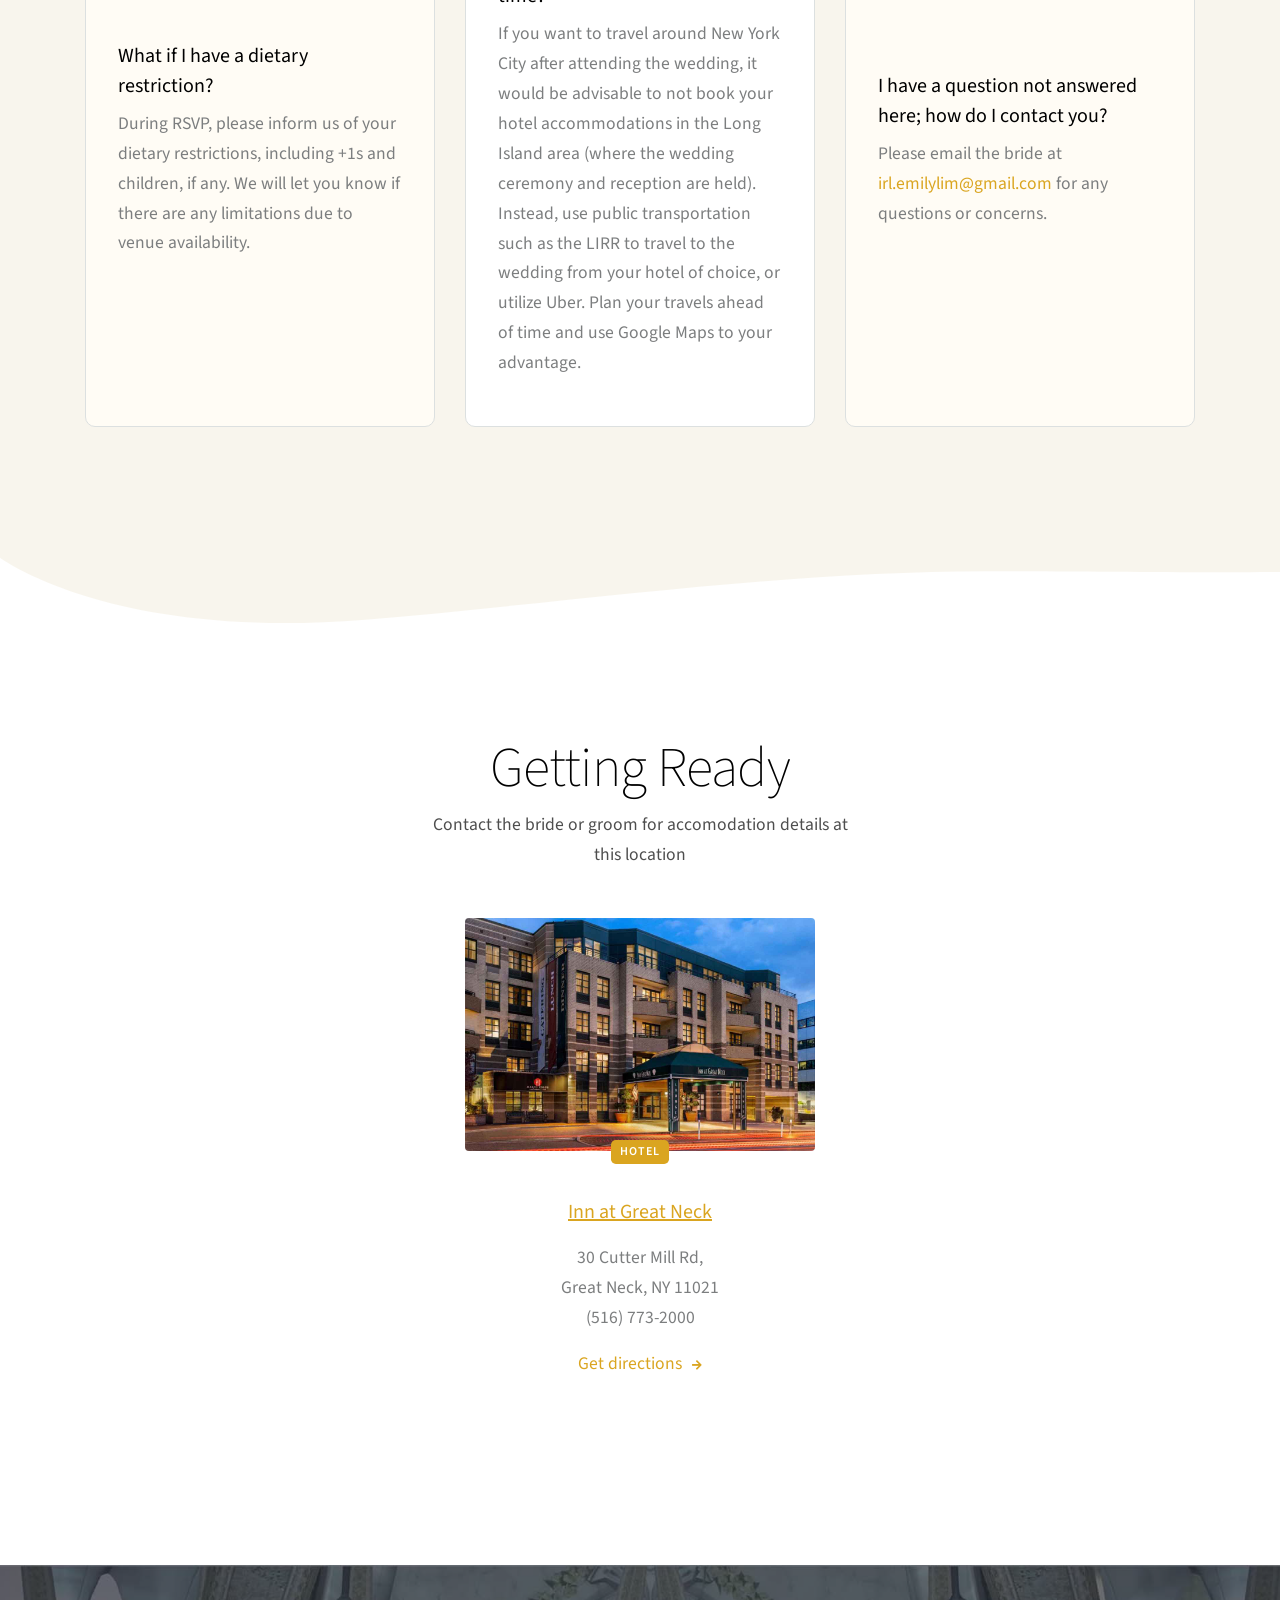
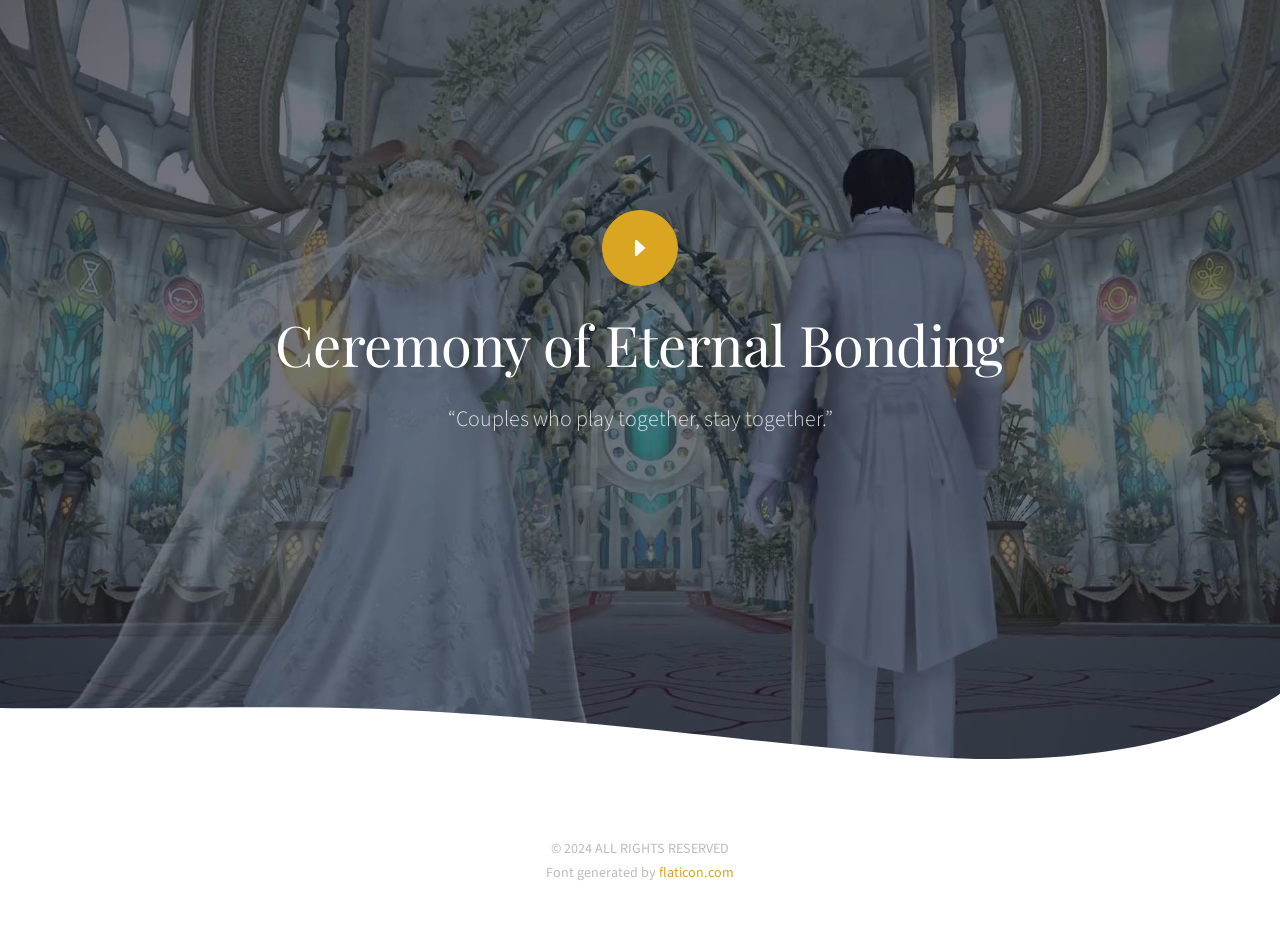
==== commit 94b4dc92: "Update church seating" ====
--- a/index.html
+++ b/index.html
@@ -462,7 +462,7 @@
 
                                   <h5 style="margin-top: 7%;">Time</h5>
                                      <p>The wedding is scheduled to start on-time at <font style="color: #daa520;">2:30pm EDT</font>.
-                                     <br>All guests must arrive at least 30 minutes early. Seating at the very front is reserved for the wedding party and family. Aside from the front, there are no assigned seating but if you prefer to be traditional- the bride side is on the right and the groom is on the left. 
+                                     <br>All guests must arrive at least 30 minutes early. Seating at the very front is reserved for the wedding party and family. Aside from the front, there are no assigned seating but if you prefer to be traditional- the bride side is on the left and the groom is on the right. 
                                      <br><br>Please be respectful to the priest and the church's rules, we are all guests and disrespectful behavior will reflect poorly on the bride and groom. The use of electronics is not allowed during the ceremony. Guest photography and videography are only permitted at the priest's discretion.</p>
                              </div>
                            </div>
